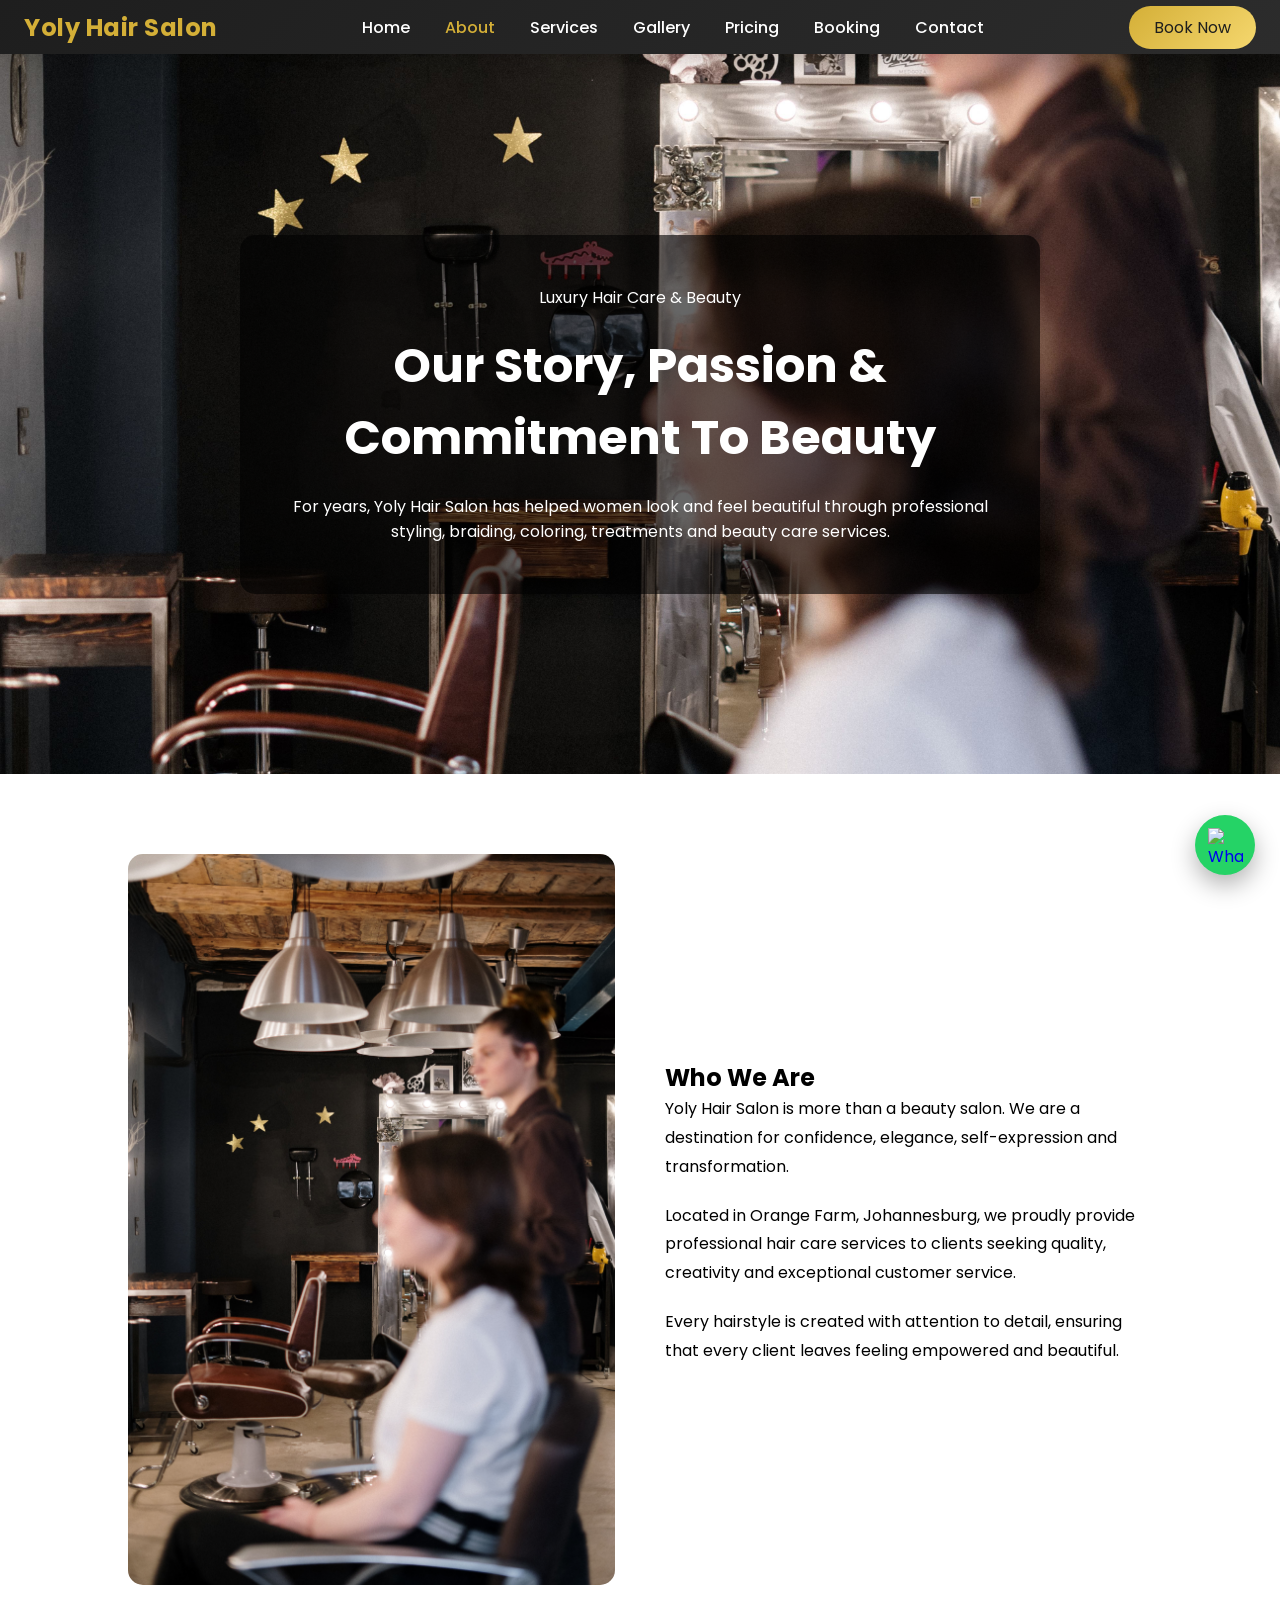
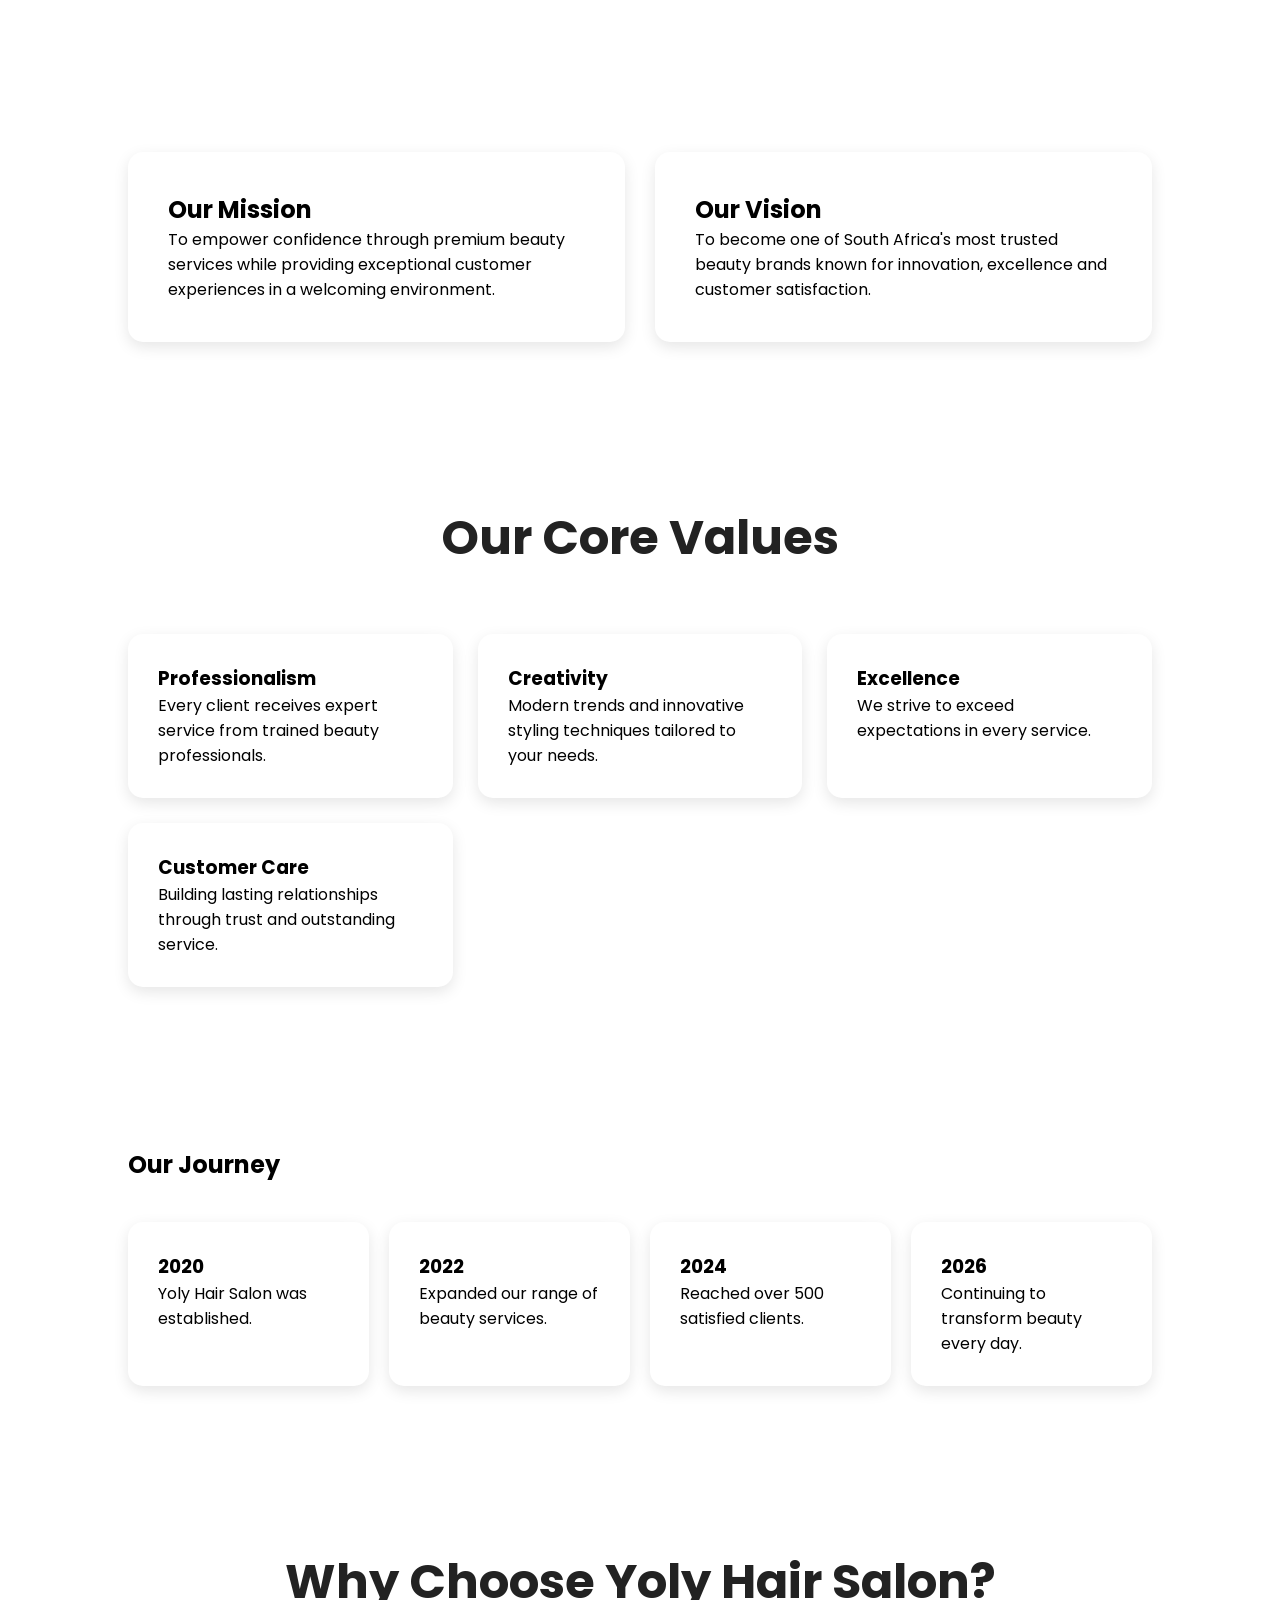
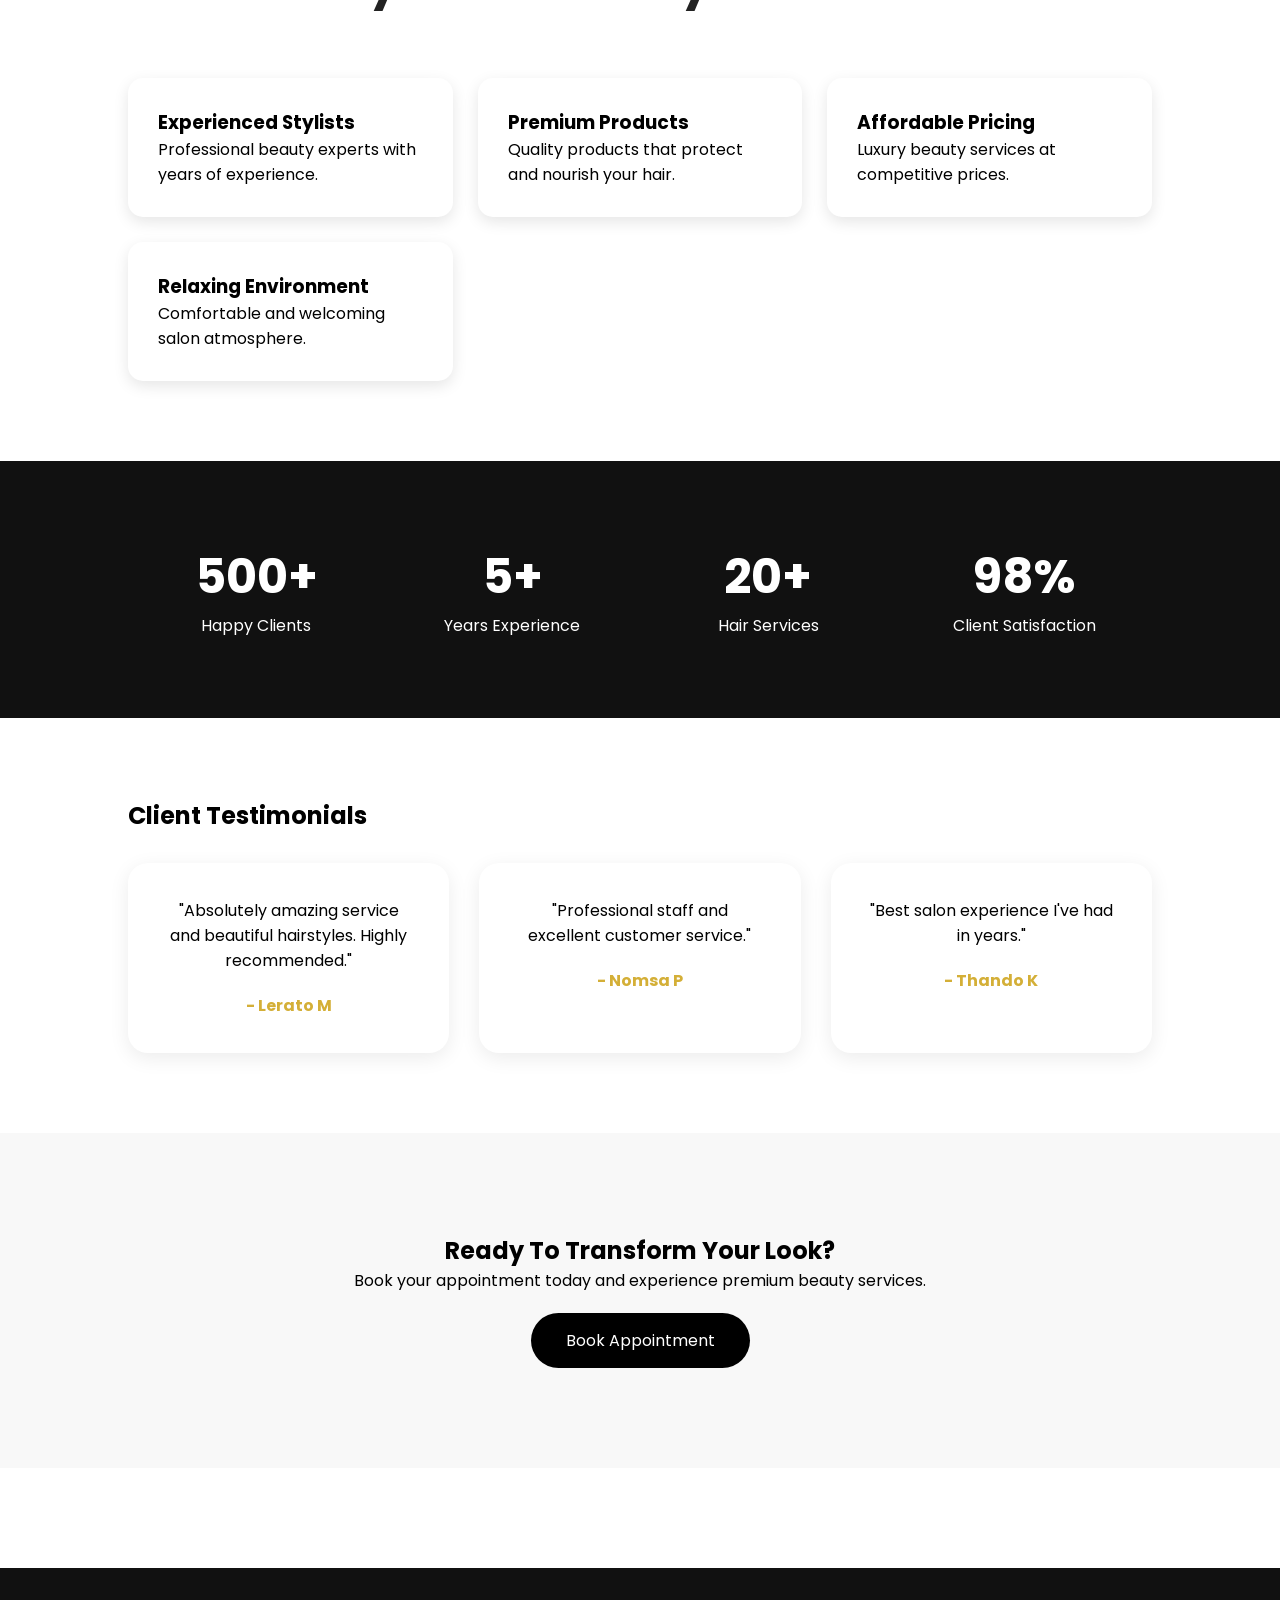
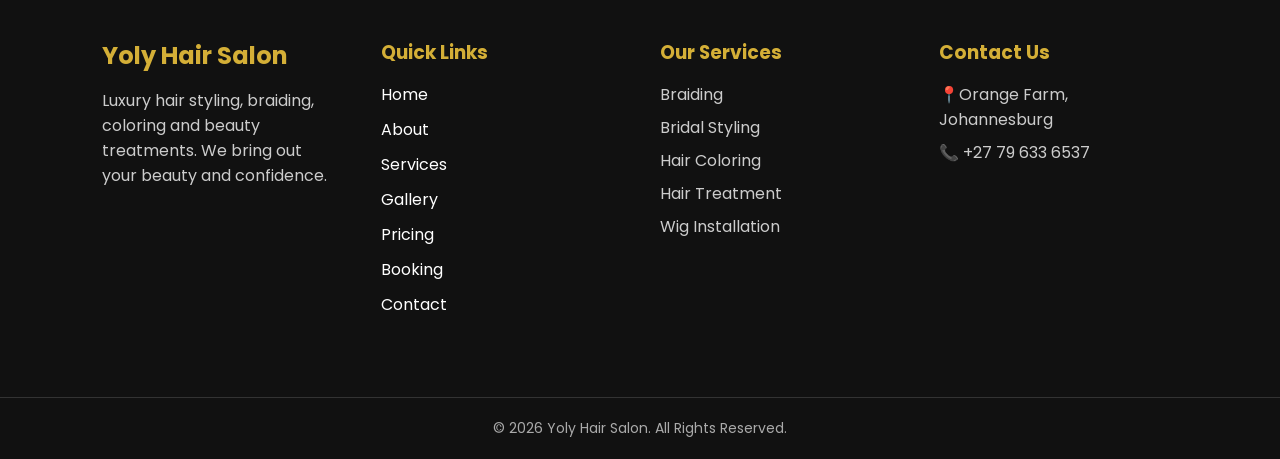
==== about.html @ fb95218e "first commit" ====
<!DOCTYPE html>
<html lang="en">
<head>
<meta charset="UTF-8">
<meta name="viewport" content="width=device-width, initial-scale=1.0">
<title>About Us | Yoly Hair Salon</title>
<link rel="stylesheet" href="style.css">
</head>

<body>

<!-- NAVBAR -->
<header>
<nav class="navbar">

    <a href="index.html" class="logo">Yoly Hair Salon</a>

    <ul class="nav-menu">
        <li><a href="index.html">Home</a></li>
        <li><a href="about.html" class="active">About</a></li>
        <li><a href="services.html">Services</a></li>
        <li><a href="gallery.html">Gallery</a></li>
        <li><a href="pricing.html">Pricing</a></li>
        <li><a href="booking.html">Booking</a></li>
        <li><a href="contact.html">Contact</a></li>
         
    </ul>

     <div class="nav-buttons">
   
    <a href="booking.html" class="nav-btn">Book Now</a>
</div>

</nav>
</header>

<!-- HERO -->

<section class="about-hero">

    <div class="about-overlay">

        <span>Luxury Hair Care & Beauty</span>

        <h1>Our Story, Passion & Commitment To Beauty</h1>

        <p>
            For years, Yoly Hair Salon has helped women look and feel
            beautiful through professional styling, braiding,
            coloring, treatments and beauty care services.
        </p>

    </div>

</section>

<!-- ABOUT INTRO -->

<section class="about-intro">

    <div class="about-image">
        <img src="images/pexels-cottonbro-3992877.jpg" alt="">
    </div>

    <div class="about-text">

        <h2>Who We Are</h2>

        <p>
            Yoly Hair Salon is more than a beauty salon.
            We are a destination for confidence, elegance,
            self-expression and transformation.
        </p>

        <p>
            Located in Orange Farm, Johannesburg,
            we proudly provide professional hair care
            services to clients seeking quality,
            creativity and exceptional customer service.
        </p>

        <p>
            Every hairstyle is created with attention to
            detail, ensuring that every client leaves
            feeling empowered and beautiful.
        </p>

    </div>

</section>

<!-- MISSION VISION -->

<section class="mission-section">

    <div class="mission-card">
        <h2>Our Mission</h2>

        <p>
            To empower confidence through premium beauty
            services while providing exceptional customer
            experiences in a welcoming environment.
        </p>
    </div>

    <div class="mission-card">
        <h2>Our Vision</h2>

        <p>
            To become one of South Africa's most trusted
            beauty brands known for innovation, excellence
            and customer satisfaction.
        </p>
    </div>

</section>

<!-- VALUES -->

<section class="values">

    <div class="section-title">
        <h2>Our Core Values</h2>
    </div>

    <div class="value-grid">

        <div class="value-card">
            <h3>Professionalism</h3>
            <p>
                Every client receives expert service from
                trained beauty professionals.
            </p>
        </div>

        <div class="value-card">
            <h3>Creativity</h3>
            <p>
                Modern trends and innovative styling
                techniques tailored to your needs.
            </p>
        </div>

        <div class="value-card">
            <h3>Excellence</h3>
            <p>
                We strive to exceed expectations in every service.
            </p>
        </div>

        <div class="value-card">
            <h3>Customer Care</h3>
            <p>
                Building lasting relationships through trust
                and outstanding service.
            </p>
        </div>

    </div>

</section>

<!-- TIMELINE -->

<section class="timeline">

    <h2>Our Journey</h2>

    <div class="timeline-container">

        <div class="timeline-box">
            <h3>2020</h3>
            <p>Yoly Hair Salon was established.</p>
        </div>

        <div class="timeline-box">
            <h3>2022</h3>
            <p>Expanded our range of beauty services.</p>
        </div>

        <div class="timeline-box">
            <h3>2024</h3>
            <p>Reached over 500 satisfied clients.</p>
        </div>

        <div class="timeline-box">
            <h3>2026</h3>
            <p>Continuing to transform beauty every day.</p>
        </div>

    </div>

</section>

<!-- WHY US -->

<section class="why-us">

    <div class="section-title">
        <h2>Why Choose Yoly Hair Salon?</h2>
    </div>

    <div class="why-grid">

        <div class="why-card">
            <h3>Experienced Stylists</h3>
            <p>Professional beauty experts with years of experience.</p>
        </div>

        <div class="why-card">
            <h3>Premium Products</h3>
            <p>Quality products that protect and nourish your hair.</p>
        </div>

        <div class="why-card">
            <h3>Affordable Pricing</h3>
            <p>Luxury beauty services at competitive prices.</p>
        </div>

        <div class="why-card">
            <h3>Relaxing Environment</h3>
            <p>Comfortable and welcoming salon atmosphere.</p>
        </div>

    </div>

</section>

<!-- STATS -->

<section class="stats-section">

    <div class="stat">
        <h2>500+</h2>
        <p>Happy Clients</p>
    </div>

    <div class="stat">
        <h2>5+</h2>
        <p>Years Experience</p>
    </div>

    <div class="stat">
        <h2>20+</h2>
        <p>Hair Services</p>
    </div>

    <div class="stat">
        <h2>98%</h2>
        <p>Client Satisfaction</p>
    </div>

</section>

<!-- TESTIMONIALS -->

<section class="testimonials">

    <h2>Client Testimonials</h2>

    <div class="testimonial-grid">

        <div class="testimonial-card">
            <p>
                "Absolutely amazing service and beautiful hairstyles.
                Highly recommended."
            </p>
            <h4>- Lerato M</h4>
        </div>

        <div class="testimonial-card">
            <p>
                "Professional staff and excellent customer service."
            </p>
            <h4>- Nomsa P</h4>
        </div>

        <div class="testimonial-card">
            <p>
                "Best salon experience I've had in years."
            </p>
            <h4>- Thando K</h4>
        </div>

    </div>

</section>

<!-- CTA -->

<section class="about-cta">

    <h2>Ready To Transform Your Look?</h2>

    <p>
        Book your appointment today and experience
        premium beauty services.
    </p>

    <a href="booking.html" class="cta-btn">
        Book Appointment
    </a>

</section>

<footer class="footer">

    <div class="footer-container">

        <!-- BRAND -->
        <div class="footer-box">
            <h2>Yoly Hair Salon</h2>
            <p>
                Luxury hair styling, braiding, coloring and beauty treatments.
                We bring out your beauty and confidence.
            </p>
        </div>

        <!-- QUICK LINKS -->
        <div class="footer-box">
            <h3>Quick Links</h3>
            <a href="index.html">Home</a>
            <a href="about.html">About</a>
            <a href="services.html">Services</a>
            <a href="gallery.html">Gallery</a>
            <a href="pricing.html">Pricing</a>
            <a href="booking.html">Booking</a>
            <a href="contact.html">Contact</a>
            
        </div>

        <!-- SERVICES -->
        <div class="footer-box">
            <h3>Our Services</h3>
            <p>Braiding</p>
            <p>Bridal Styling</p>
            <p>Hair Coloring</p>
            <p>Hair Treatment</p>
            <p>Wig Installation</p>
        </div>

        <!-- CONTACT -->
        <div class="footer-box">
            <h3>Contact Us</h3>
            <p>📍Orange Farm, Johannesburg</p>
            <p>📞 +27 79 633 6537</p>
    
        </div>

    </div>

    <!-- BOTTOM BAR -->
    <div class="footer-bottom">
        <p>
            © 2026 Yoly Hair Salon. All Rights Reserved.
        </p>
    </div>

</footer>
<!-- WHATSAPP FLOATING BUTTON -->
<a href="https://wa.me/27796336537" class="whatsapp-float" target="_blank">

    <img src="https://cdn-icons-png.flaticon.com/512/733/733585.png" 
         alt="WhatsApp">

</a>

</body>
</html>
---- style.css ----
/* GOOGLE FONT */
@import url('https://fonts.googleapis.com/css2?family=Poppins:wght@300;400;500;600;700&display=swap');

*{
    margin:0;
    padding:0;
    box-sizing:border-box;
    font-family:'Poppins',sans-serif;
}

body{
    background:#fff;
}

/* NAVBAR */

.navbar{
    display:flex;
    justify-content:space-between;
    align-items:center;
    background:linear-gradient(
    135deg,
    #1e1e1e,
    #2c2c2c);
    position:sticky;
    top:0;
    z-index:1000;
    padding: 0.6rem 1.5rem;
    box-shadow:0 5px 20px rgba(0,0,0,0.15);
}

/* LOGO */

.logo{
    text-decoration:none;
    font-size:1.5rem;
    font-weight:700;
    color:#D4AF37;
    letter-spacing:0.5px;
}

/* MENU */

.nav-menu{
    display:flex;
    list-style:none;
    gap:35px;
}

.nav-menu li a{
    text-decoration:none;
    color:#ffffff;
    font-size:1rem;
    font-weight:500;
    transition:0.3s ease;
    position:relative;
    gap: 30px;
}
 .active{
    color: #D4AF37 !important;
}
.login-btn{
     text-decoration:none;
    background:linear-gradient(
    135deg,
    #D4AF37,
    #F5D76E);
    
    color:#1e1e1e;
    padding:12px 28px;
    border-radius:50px;
    font-weight:600;
    transition:0.4s;
    
}
.nav-btn, .login-btn{
    gap: 30px;
}

/* HOVER EFFECT */

.nav-menu li a::after{
    content:'';
    width:0;
    height:3px;
    background:#C88A7D;
    position:absolute;
    left:0;
    bottom:-8px;
    transition:0.4s;
    border-radius:20px;
}

.nav-menu li a:hover::after{
    width:100%;
}

.nav-menu li a:hover{
    color:#D4AF37;
}

/* BUTTON */

.nav-btn{
    text-decoration:none;
    background:linear-gradient(
    135deg,
    #D4AF37,
    #F5D76E);
    
    color:#1e1e1e;
    padding:10px 25px;
    border-radius:50px;
    font-weight:400;
    transition:0.4s;
    gap: 30px;
}

.nav-btn:hover{
    transform:translateY(-3px);
    box-shadow:0 8px 20px rgba(212,175,55,0.4);
}

/* RESPONSIVE */

@media(max-width:992px){

    .navbar{
        flex-direction:column;
        gap:20px;
    }

    .nav-menu{
        flex-wrap:wrap;
        justify-content:center;
    }

}
/* HERO */

.hero{
    min-height:90vh;
    background:
    linear-gradient(rgba(0,0,0,.6),
    rgba(0,0,0,.6)),
    url('images/yoly.png');

    background-size:cover;
    background-position:center;

    display:flex;
    justify-content:center;
    align-items:center;
    text-align:center;
    padding:50px;
}

.hero-content{
    max-width:800px;
}

.hero-tag{
    background:#D4AF37;
    color:#fff;
    padding:10px 20px;
    border-radius:30px;
    display:inline-block;
    margin-bottom:20px;
}

.hero-content h1{
    font-size:4rem;
    color:white;
    margin-bottom:20px;
}

.hero-content p{
    color:white;
    font-size:1.2rem;
    line-height:1.8;
    margin-bottom:30px;
}

.hero-buttons{
    display:flex;
    justify-content:center;
    gap:20px;
    flex-wrap:wrap;
}

.btn-primary{
    background:#D4AF37;
    color:#fff;
    padding:15px 35px;
    text-decoration:none;
    border-radius:50px;
    font-weight:600;
}

.btn-secondary{
    border:2px solid white;
    color:white;
    padding:15px 35px;
    text-decoration:none;
    border-radius:50px;
}


/* ABOUT */

.home-about{
    display:grid;
    grid-template-columns:1fr 1fr;
    gap:60px;
    align-items:center;
    padding:100px 8%;
}

.about-image img{
    width:100%;
    border-radius:20px;
}

.about-content h2{
    font-size:2.8rem;
    color:#222;
    margin-bottom:20px;
}

.about-content p{
    color:#666;
    line-height:1.8;
    margin-bottom:20px;
}

.about-btn{
    display:inline-block;
    background:#C88A7D;
    color:white;
    padding:15px 35px;
    border-radius:50px;
    text-decoration:none;
}


/* SERVICES */

.services{
    background:#faf7f4;
    padding:100px 8%;
}

.section-title{
    text-align:center;
    margin-bottom:60px;
}

.section-title h2{
    font-size:3rem;
    color:#222;
}

.section-title p{
    color:#777;
}

.service-container{
    display:grid;
    grid-template-columns:repeat(auto-fit,minmax(250px,1fr));
    gap:30px;
}

.service-card{
    background:white;
    padding:40px;
    border-radius:20px;
    text-align:center;
    box-shadow:0 5px 20px rgba(0,0,0,.08);
    transition:.4s;
    margin-top: 30px;
}

.service-card:hover{
    transform:translateY(-10px);
}

.service-card h3{
    color:#D4AF37;
    margin-bottom:15px;
}


/* STATS */

.stats{
    background:#1E1E1E;
    color:white;
    display:grid;
    grid-template-columns:repeat(4,1fr);
    text-align:center;
    padding:80px 8%;
}

.stat-box h2{
    color:#D4AF37;
    font-size:3rem;
}

.stat-box p{
    margin-top:10px;
}


/* CTA */

.cta{
    padding:100px 8%;
    text-align:center;
    background:linear-gradient(
    135deg,
    #C88A7D,
    #D4AF37
    );
}

.cta h2{
    color:white;
    font-size:3rem;
    margin-bottom:20px;
}

.cta p{
    color:white;
    margin-bottom:30px;
}

.cta a{
    display:inline-block;
    background:white;
    color:#222;
    padding:15px 40px;
    border-radius:50px;
    text-decoration:none;
    font-weight:600;
}


/* RESPONSIVE */

@media(max-width:768px){

    .hero-content h1{
        font-size:2.5rem;
    }

    .home-about{
        grid-template-columns:1fr;
    }

    .stats{
        grid-template-columns:1fr 1fr;
        gap:30px;
    }

}

.about-hero{
height:80vh;
background:url(images/pexels-cottonbro-3992877.jpg);
background-size:cover;
background-position:center;
display:flex;
justify-content:center;
align-items:center;
text-align:center;
}

.about-overlay{
background:rgba(0,0,0,0.6);
padding:50px;
color:white;
max-width:800px;
border-radius:15px;
}

.about-overlay h1{
font-size:3rem;
margin:20px 0;
}

.about-intro{
padding:80px 10%;
display:grid;
grid-template-columns:1fr 1fr;
gap:50px;
align-items:center;
}

.about-image img{
width:100%;
border-radius:15px;
}

.about-text p{
margin-bottom:20px;
line-height:1.8;
}

.mission-section{
padding:80px 10%;
display:grid;
grid-template-columns:repeat(auto-fit,minmax(300px,1fr));
gap:30px;
}

.mission-card{
padding:40px;
background:#fff;
box-shadow:0 5px 15px rgba(0,0,0,.1);
border-radius:15px;
}

.values,
.timeline,
.why-us,
.testimonials{
padding:80px 10%;
}

.value-grid,
.why-grid,
.testimonial-grid{
display:grid;
grid-template-columns:repeat(auto-fit,minmax(250px,1fr));
gap:25px;
}

.value-card,
.why-card,
.testimonial-card,
.timeline-box{
padding:30px;
background:white;
border-radius:15px;
box-shadow:0 5px 15px rgba(0,0,0,.1);
}

.timeline-container{
display:grid;
grid-template-columns:repeat(auto-fit,minmax(200px,1fr));
gap:20px;
margin-top:40px;
}

.stats-section{
background:#111;
color:white;
padding:80px 10%;
display:grid;
grid-template-columns:repeat(auto-fit,minmax(200px,1fr));
text-align:center;
}

.stat h2{
font-size:3rem;
}

.about-cta{
padding:100px 10%;
text-align:center;
background:#f8f8f8;
}

.cta-btn{
display:inline-block;
margin-top:20px;
padding:15px 35px;
background:black;
color:white;
text-decoration:none;
border-radius:30px;
}

@media(max-width:768px){

.about-intro{
grid-template-columns:1fr;
}

.about-overlay h1{
font-size:2rem;
}

.about-overlay{
padding:30px;
}

.stats-section{
grid-template-columns:1fr 1fr;
gap:20px;
}

}
/* SERVICES HERO */

.services-hero{
    height:60vh;
    background:
    linear-gradient(rgba(0,0,0,.65),rgba(0,0,0,.65)),
    url('images/services-banner.jpg');
    background-size:cover;
    background-position:center;
    display:flex;
    justify-content:center;
    align-items:center;
    text-align:center;
    padding:20px;
}

.services-hero-content{
    max-width:800px;
}

.services-hero-content h1{
    color:white;
    font-size:4rem;
    margin-bottom:20px;
}

.services-hero-content p{
    color:white;
    font-size:1.2rem;
    line-height:1.8;
}

/* INTRO */

.services-intro{
    padding:100px 10%;
    text-align:center;
}

.services-intro h2{
    font-size:3rem;
    color:#D4AF37;
    margin-bottom:25px;
}

.services-intro p{
    max-width:900px;
    margin:auto;
    color:#666;
    line-height:1.9;
    margin-bottom:20px;
}

/* SERVICE GRID */

.main-services{
    padding:0 10% 100px;
    display:grid;
    grid-template-columns:repeat(auto-fit,minmax(280px,1fr));
    gap:30px;
}

.service-box{
    background:white;
    padding:35px;
    border-radius:20px;
    box-shadow:0 10px 30px rgba(0,0,0,.08);
    transition:.4s;
}

.service-box:hover{
    transform:translateY(-10px);
}

.service-box h3{
    color:#D4AF37;
    margin-bottom:15px;
}

/* BENEFITS */

.service-benefits{
    background:#faf7f4;
    padding:100px 10%;
}

.benefits-grid{
    display:grid;
    grid-template-columns:repeat(auto-fit,minmax(250px,1fr));
    gap:30px;
    margin-top: 30px;
}

.benefit-card{
    background:white;
    padding:35px;
    border-radius:20px;
    text-align:center;
    box-shadow:0 5px 20px rgba(0,0,0,.08);
}

.benefit-card h3{
    color:#D4AF37;
    margin-bottom:15px;
}

/* PROCESS */

.service-process{
    padding:100px 10%;
}
.section-heading{
    margin-top: 30px;
}
.process-container{
    display:grid;
    grid-template-columns:repeat(auto-fit,minmax(250px,1fr));
    gap:30px;
    margin-top: 30px;
}

.process-card{
    background:white;
    padding:40px;
    text-align:center;
    border-radius:20px;
    box-shadow:0 5px 20px rgba(0,0,0,.08);
}

.process-card span{
    width:70px;
    height:70px;
    background:#D4AF37;
    color:white;
    display:flex;
    justify-content:center;
    align-items:center;
    margin:auto;
    border-radius:50%;
    font-size:1.5rem;
    font-weight:bold;
    margin-bottom:20px;
}

/* FAQ */

.faq-section{
    background:#faf7f4;
    padding:100px 10%;
}

.faq-container{
    display:grid;
    gap:25px;
    margin-top: 30px;
}

.faq-item{
    background:white;
    padding:30px;
    border-radius:15px;
    box-shadow:0 5px 15px rgba(0,0,0,.08);
}

.faq-item h3{
    color:#D4AF37;
    margin-bottom:10px;
}

/* CTA */

.services-cta{
    background:linear-gradient(135deg,#C88A7D,#D4AF37);
    text-align:center;
    padding:100px 10%;
}

.services-cta h2{
    color:white;
    font-size:3rem;
    margin-bottom:20px;
}

.services-cta p{
    color:white;
    max-width:700px;
    margin:auto;
    margin-bottom:30px;
}

.services-cta a{
    display:inline-block;
    background:white;
    color:#222;
    text-decoration:none;
    padding:15px 40px;
    border-radius:50px;
    font-weight:600;
}

/* RESPONSIVE */

@media(max-width:768px){

    .services-hero-content h1{
        font-size:2.5rem;
    }

    .services-intro h2,
    .section-heading h2,
    .services-cta h2{
        font-size:2rem;
    }

}
/* GALLERY HERO */

.gallery-hero{
    height:60vh;
    background:
    linear-gradient(rgba(0,0,0,.65),rgba(0,0,0,.65)),
    url('images/gallery-banner.jpg');
    background-size:cover;
    background-position:center;
    display:flex;
    justify-content:center;
    align-items:center;
    text-align:center;
    padding:20px;
}

.gallery-hero-content{
    max-width:800px;
}

.gallery-hero-content h1{
    color:white;
    font-size:4rem;
    margin-bottom:20px;
}

.gallery-hero-content p{
    color:white;
    font-size:1.2rem;
    line-height:1.8;
}

/* INTRO */

.gallery-intro{
    padding:100px 10%;
    text-align:center;
}

.gallery-intro h2{
    font-size:3rem;
    color:#D4AF37;
    margin-bottom:25px;
}

.gallery-intro p{
    color:#666;
    line-height:1.9;
    max-width:900px;
    margin:20px auto;
}

/* GALLERY GRID */

.featured-gallery{
    padding:0 10% 100px;
    gap: 20px;
    
}

.gallery-grid{
    display:grid;
    grid-template-columns: 1fr;
    gap:25px;
}
@media (min-width:768px){
   .gallery-grid{
    grid-template-columns: repeat(auto-fit,minmax(300px,1fr));
}
    
}
.gallery-item{
    overflow:hidden;
    border-radius:20px;
}

.gallery-item img{
    width:100%;
    display:block;
    transition:.5s;
}

.gallery-item:hover img{
    transform:scale(1.1);
}

/* CATEGORIES */

.gallery-categories{
    background:#faf7f4;
    padding:100px 10%;
}

.categories-container{
    display:grid;
    grid-template-columns:repeat(auto-fit,minmax(250px,1fr));
    gap:30px;
}

.category-card{
    background:white;
    padding:35px;
    border-radius:20px;
    text-align:center;
    box-shadow:0 5px 20px rgba(0,0,0,.08);
    margin-top: 30px;
}

.category-card h3{
    color:#D4AF37;
    margin-bottom:15px;
}

/* TRANSFORMATIONS */

.before-after{
    padding:100px 10%;
}

 .transformation-container{
    display:grid;
    grid-template-columns:repeat(auto-fit,minmax(300px,1fr));
    gap:30px;
} 

.transformation-card{
    background:white;
    border-radius:20px;
    overflow:hidden;
    box-shadow:0 5px 20px rgba(0,0,0,.08);
    margin-top: 30px;
}

.transformation-card img{
    width:100%;
}

.transformation-card h3{
    padding:20px 20px 10px;
    color:#D4AF37;
}

.transformation-card p{
    padding:0 20px 20px;
}

/* TESTIMONIALS */

.gallery-testimonials{
    background:#faf7f4;
    padding:100px 10%;
}

.testimonial-grid{
    display:grid;
    grid-template-columns:repeat(auto-fit,minmax(280px,1fr));
    gap:30px;
    margin-top: 30px;
}

.testimonial-card{
    background:white;
    padding:35px;
    border-radius:20px;
    text-align:center;
    box-shadow:0 5px 20px rgba(0,0,0,.08);
}

.testimonial-card h4{
    margin-top:20px;
    color:#D4AF37;
}

/* SOCIAL */

.social-showcase{
    text-align:center;
    padding:100px 10%;
}

.social-showcase h2{
    font-size:3rem;
    margin-bottom:20px;
}

.social-showcase p{
    margin-bottom:30px;
    color:#666;
}

.social-showcase a{
    display:inline-block;
    background:#D4AF37;
    color:white;
    text-decoration:none;
    padding:15px 35px;
    border-radius:50px;

}

/* CTA */

.gallery-cta{
    background:linear-gradient(135deg,#C88A7D,#D4AF37);
    text-align:center;
    padding:100px 10%;
}

.gallery-cta h2{
    color:white;
    font-size:3rem;
    margin-bottom:20px;
}

.gallery-cta p{
    color:white;
    margin-bottom:30px;
}

.gallery-cta a{
    background:white;
    color:#222;
    text-decoration:none;
    padding:15px 35px;
    border-radius:50px;
    display:inline-block;
    font-weight:600;
}
.gallery-cards {
    display: grid;
    grid-template-columns: repeat(3, 1fr);
    gap: 20px;
    padding: 20px;
}
.gallery-item img {
    width: 100%;
    height: 330px;   /* smaller size */
    object-fit: cover;
    display: block;
    border-radius: 10px;
}

@media(max-width:768px){
    .social-showcase a:last-child{
        margin-top: 20px;

    }
    .gallery-cards{
        grid-template-columns: 1fr;
    }
    .gallery-hero-content h1{
        font-size:2.5rem;
    }


    .gallery-intro h2,
    .social-showcase h2,
    .gallery-cta h2{
        font-size:2rem;
    }

      

}


/* PRICING HERO */

.pricing-hero{
    height:60vh;
    background:
    linear-gradient(rgba(0,0,0,.65),rgba(0,0,0,.65)),
    url('images/pricing-banner.jpg');
    background-size:cover;
    background-position:center;
    display:flex;
    justify-content:center;
    align-items:center;
    text-align:center;
}

.pricing-hero-content h1{
    color:white;
    font-size:4rem;
    margin-bottom:20px;
}

.pricing-hero-content p{
    color:white;
    font-size:1.2rem;
}

.pricing-intro,
.pricing-services,
.packages,
.membership,
.pricing-policies,
.pricing-faq{
    padding:100px 8%;
}

.pricing-intro{
    text-align:center;
}

.pricing-intro h2{
    color:#D4AF37;
    font-size:3rem;
    margin-bottom:25px;
}

.pricing-intro p{
    max-width:900px;
    margin:15px auto;
    color:#666;
    line-height:1.8;
}

/* TABLE */

.pricing-table{
    background:white;
    border-radius:20px;
    overflow:hidden;
    box-shadow:0 10px 30px rgba(0,0,0,.08);
    margin-top: 30px;
}

.price-row{
    display:flex;
    justify-content:space-between;
    padding:25px;
    border-bottom:1px solid #eee;
}

.price-row strong{
    color:#D4AF37;
}

/* PACKAGES */

.package-grid{
    display:grid;
    grid-template-columns:repeat(auto-fit,minmax(300px,1fr));
    gap:30px;
    margin-top: 30px;
}

.package-card{
    background:white;
    padding:40px;
    border-radius:20px;
    text-align:center;
    box-shadow:0 5px 20px rgba(0,0,0,.08);
    position:relative;
}

.featured{
    border:3px solid #D4AF37;
}

.popular{
    position:absolute;
    top:15px;
    right:15px;
    background:#D4AF37;
    color:white;
    padding:8px 15px;
    border-radius:30px;
}

.package-price{
    font-size:3rem;
    color:#D4AF37;
    margin:20px 0;
}

.package-card ul{
    list-style:none;
    margin-bottom:30px;
}

.package-card ul li{
    margin:12px 0;
}

.package-card a{
    background:#D4AF37;
    color:white;
    text-decoration:none;
    padding:15px 30px;
    border-radius:50px;
}

/* MEMBERSHIP */

.membership{
    background:#faf7f4;
}

.membership-grid,
.policy-container{
    display:grid;
    grid-template-columns:repeat(auto-fit,minmax(250px,1fr));
    gap:30px;
    margin-top: 30px;
}

.membership-card,
.policy-card{
    background:white;
    padding:35px;
    border-radius:20px;
    text-align:center;
    box-shadow:0 5px 20px rgba(0,0,0,.08);
}

/* FAQ */

.pricing-faq{
    background:#faf7f4;
}

.faq-item{
    background:white;
    padding:30px;
    border-radius:15px;
    margin-bottom:20px;
    box-shadow:0 5px 15px rgba(0,0,0,.08);
    margin-top: 30px;
}

.faq-item h3{
    color:#D4AF37;
    margin-bottom:10px;
}

/* CTA */

.pricing-cta{
    padding:100px 8%;
    text-align:center;
    background:linear-gradient(135deg,#C88A7D,#D4AF37);
}

.pricing-cta h2{
    color:white;
    font-size:3rem;
    margin-bottom:20px;
}

.pricing-cta p{
    color:white;
    margin-bottom:30px;
}

.pricing-cta a{
    background:white;
    color:#222;
    text-decoration:none;
    padding:15px 35px;
    border-radius:50px;
    display:inline-block;
}
.booking-hero{
    height:60vh;
    background:
    linear-gradient(rgba(0,0,0,.65),rgba(0,0,0,.65)),
    url('images/booking-banner.jpg');
    background-size:cover;
    background-position:center;
    display:flex;
    justify-content:center;
    align-items:center;
    text-align:center;
    padding:20px;
}

.booking-hero-content h1{
    color:white;
    font-size:4rem;
    margin-bottom:20px;
}

.booking-hero-content p{
    color:white;
    font-size:1.2rem;
}

.booking-info{
    display:grid;
    grid-template-columns:repeat(auto-fit,minmax(200px,1fr));
    gap:20px;
    padding:80px 8%;
    background:#faf7f4;
    text-align:center;
}

.info-box{
    background:white;
    padding:30px;
    border-radius:15px;
    box-shadow:0 5px 15px rgba(0,0,0,.08);
}

.info-box h3{
    color:#D4AF37;
    margin-bottom:10px;
}

.booking-form-section{
    padding:100px 8%;
    text-align:center;
}

.booking-form-section h2{
    font-size:3rem;
    margin-bottom:40px;
    color:#222;
}

form{
    max-width:900px;
    margin:auto;
}

.form-grid{
    display:grid;
    grid-template-columns:repeat(2,1fr);
    gap:20px;
}

.form-group{
    text-align:left;
}

.form-group label{
    display:block;
    margin-bottom:8px;
    font-weight:600;
}

.form-group input,
.form-group select,
.form-group textarea{
    width:100%;
    padding:12px;
    border:1px solid #ddd;
    border-radius:10px;
    outline:none;
}

.form-group textarea{
    height:120px;
}

.full{
    grid-column:span 2;
}

button{
    margin-top:30px;
    background:#D4AF37;
    color:white;
    padding:15px 40px;
    border:none;
    border-radius:50px;
    cursor:pointer;
    font-size:1rem;
}

.booking-services{
    background:#faf7f4;
    padding:100px 8%;
}

.service-grid{
    display:grid;
    grid-template-columns:repeat(auto-fit,minmax(250px,1fr));
    gap:30px;
}

.booking-benefits{
    padding:100px 8%;
}

.benefits-grid{
    display:grid;
    grid-template-columns:repeat(auto-fit,minmax(250px,1fr));
    gap:30px;
}

.booking-contact{
    background:linear-gradient(135deg,#C88A7D,#D4AF37);
    text-align:center;
    padding:100px 8%;
    color:white;
}

.contact-details p{
    margin:10px 0;
    font-size:1.2rem;
}

@media(max-width:768px){

    .form-grid{
        grid-template-columns:1fr;
    }

    .booking-hero-content h1{
        font-size:2.5rem;
    }
}
.contact-hero{
    height:60vh;
    background:
    linear-gradient(rgba(0,0,0,.65),rgba(0,0,0,.65)),
    url('images/contact-banner.jpg');
    background-size:cover;
    background-position:center;
    display:flex;
    justify-content:center;
    align-items:center;
    text-align:center;
}

.contact-hero-content h1{
    color:white;
    font-size:4rem;
    margin-bottom:20px;
}

.contact-hero-content p{
    color:white;
    font-size:1.2rem;
}

.contact-info{
    display:grid;
    grid-template-columns:repeat(auto-fit,minmax(220px,1fr));
    gap:20px;
    padding:80px 8%;
    background:#faf7f4;
    text-align:center;
    
}

.info-card{
    background:white;
    padding:30px;
    border-radius:15px;
    box-shadow:0 5px 15px rgba(0,0,0,.08);
    
}

.info-card h3{
    color:#D4AF37;
    margin-bottom:10px;
}

.contact-form-section{
    padding:100px 8%;
    text-align:center;
}

.contact-form-section h2{
    font-size:3rem;
    margin-bottom:40px;
}

.form-grid{
    display:grid;
    grid-template-columns:repeat(2,1fr);
    gap:20px;
    max-width:900px;
    margin:auto;
}

.form-group{
    text-align:left;
}

.form-group input,
.form-group textarea{
    width:100%;
    padding:12px;
    border:1px solid #ddd;
    border-radius:10px;
}

.full{
    grid-column:span 2;
}

button{
    margin-top:20px;
    background:#D4AF37;
    color:white;
    padding:15px 40px;
    border:none;
    border-radius:50px;
    cursor:pointer;
}

.map-section{
    padding:100px 8%;
    text-align:center;
}

.map-container{
    margin-top:30px;
    border-radius:20px;
    overflow:hidden;
    box-shadow:0 10px 25px rgba(0,0,0,.1);
}

.contact-faq{
    padding:100px 8%;
    background:#faf7f4;
}

.contact-faq h2{
    text-align:center;
    font-size:3rem;
    margin-bottom:40px;
}

.contact-cta{
    padding:100px 8%;
    text-align:center;
    background:linear-gradient(135deg,#C88A7D,#D4AF37);
}

.contact-cta h2{
    color:white;
    font-size:3rem;
    margin-bottom:20px;
}

.contact-cta p{
    color:white;
    margin-bottom:30px;
}

.contact-cta a{
    background:white;
    color:#222;
    padding:15px 35px;
    border-radius:50px;
    text-decoration:none;
    display:inline-block;
}

.faq-item{
    background:white;
    padding:25px;
    margin-bottom:15px;
    border-radius:15px;
    box-shadow:0 5px 15px rgba(0,0,0,.08);
}

.faq-item h3{
    color:#D4AF37;
    margin-bottom:10px;
}

@media(max-width:768px){

    .contact-hero-content h1{
        font-size:2.5rem;
    }

    .form-grid{
        grid-template-columns:1fr;
    }

    .contact-form-section h2,
    .contact-faq h2{
        font-size:2rem;
    }
}
.footer{
    background:#111;
    color:white;
    margin-top:100px;
}

.footer-container{
    display:grid;
    grid-template-columns:repeat(auto-fit,minmax(220px,1fr));
    gap:40px;
    padding:70px 8%;
}

.footer-box h2{
    color:#D4AF37;
    margin-bottom:15px;
}

.footer-box h3{
    color:#D4AF37;
    margin-bottom:15px;
}

.footer-box a{
    display:block;
    color:white;
    text-decoration:none;
    margin-bottom:10px;
    transition:0.3s;
}

.footer-box a:hover{
    color:#D4AF37;
    padding-left:5px;
}

.footer-box p{
    margin-bottom:8px;
    color:#ccc;
}

.footer-bottom{
    text-align:center;
    padding:20px;
    border-top:1px solid #333;
    color:#aaa;
    font-size:14px;
}
.whatsapp-float{
    position:fixed;
    bottom:25px;
    right:25px;
    width:60px;
    height:60px;
    background:#25D366;
    border-radius:50%;
    display:flex;
    justify-content:center;
    align-items:center;
    box-shadow:0 10px 25px rgba(0,0,0,0.3);
    z-index:10000;
    transition:0.3s ease;
}

.whatsapp-float img{
    width:35px;
    height:35px;
}

.whatsapp-float:hover{
    transform:scale(1.1);
    box-shadow:0 15px 30px rgba(0,0,0,0.4);
}
/* LOGIN */

.login-section{
    height:100vh;
    display:flex;
    justify-content:center;
    align-items:center;
    background:linear-gradient(135deg,#C88A7D,#D4AF37);
}

.login-box{
    background:white;
    padding:50px;
    border-radius:20px;
    text-align:center;
    width:350px;
    box-shadow:0 10px 30px rgba(0,0,0,0.2);
}

.login-box h2{
    margin-bottom:20px;
}

.login-box input{
    width:100%;
    padding:12px;
    margin:10px 0;
    border:1px solid #ddd;
    border-radius:10px;
}

.login-box button{
    width:100%;
    padding:12px;
    background:#D4AF37;
    border:none;
    color:white;
    border-radius:10px;
    cursor:pointer;
}

#error{
    color:red;
    margin-top:10px;
}

/* DASHBOARD */

.dashboard{
    padding:100px 8%;
    text-align:center;
}

.dashboard h1{
    margin-bottom:40px;
}

.dashboard-cards{
    display:grid;
    grid-template-columns:repeat(auto-fit,minmax(250px,1fr));
    gap:30px;
}

.dash-card{
    background:white;
    padding:30px;
    border-radius:20px;
    box-shadow:0 5px 20px rgba(0,0,0,0.1);
}

.dashboard button{
    margin-top:40px;
    padding:15px 40px;
    background:#111;
    color:white;
    border:none;
    border-radius:30px;
    cursor:pointer;
}
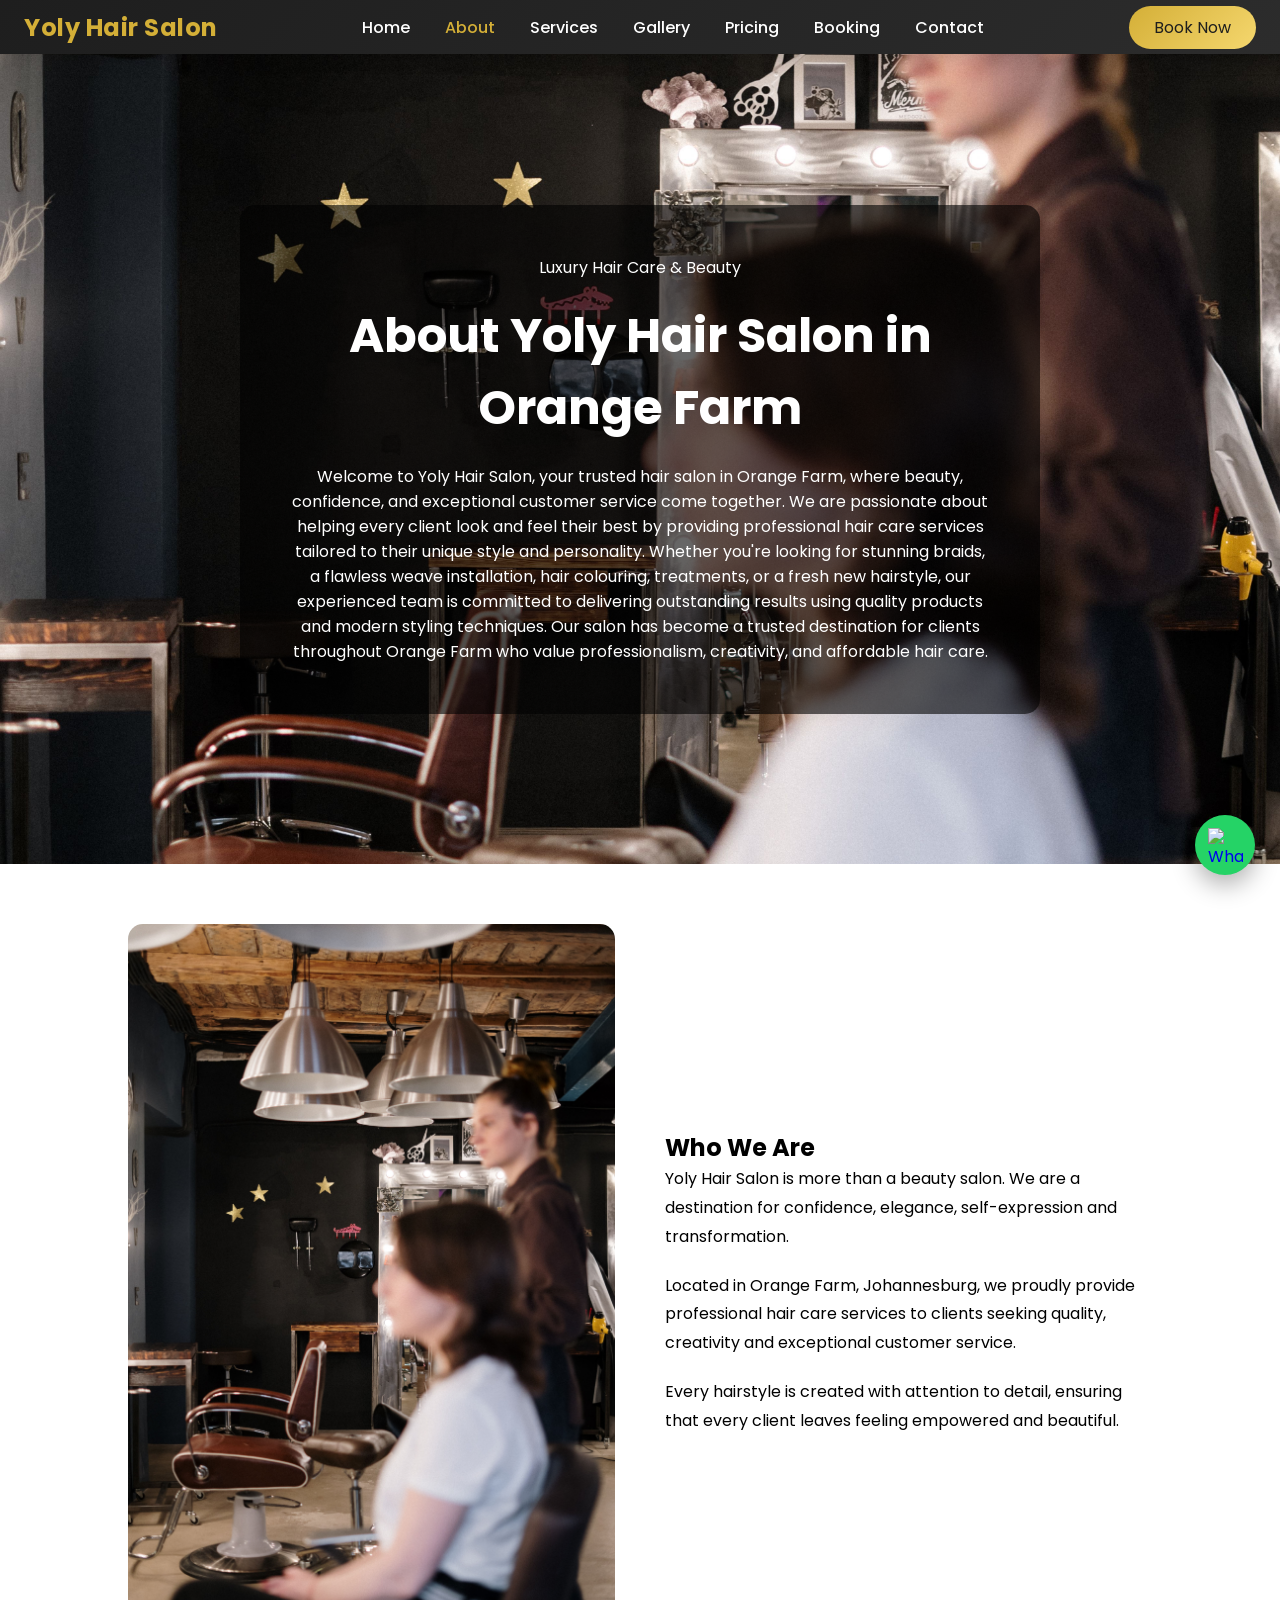
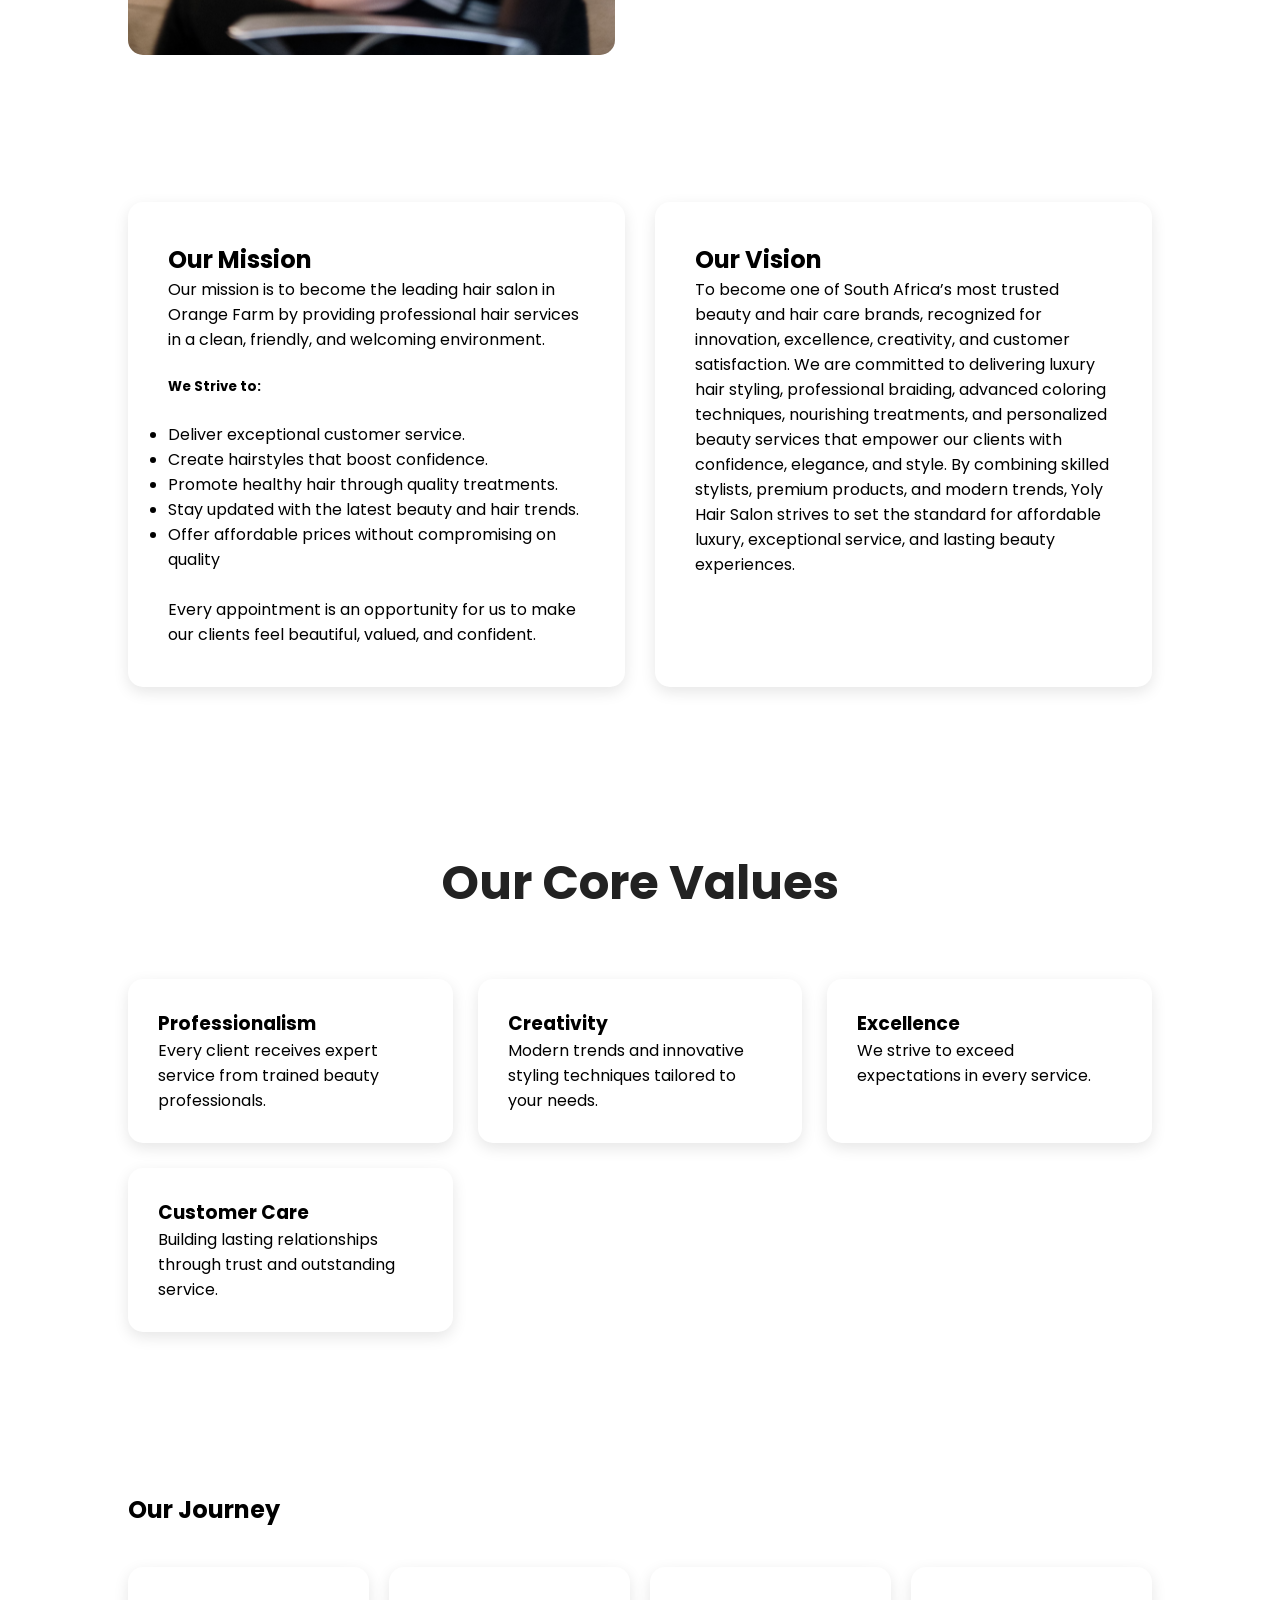
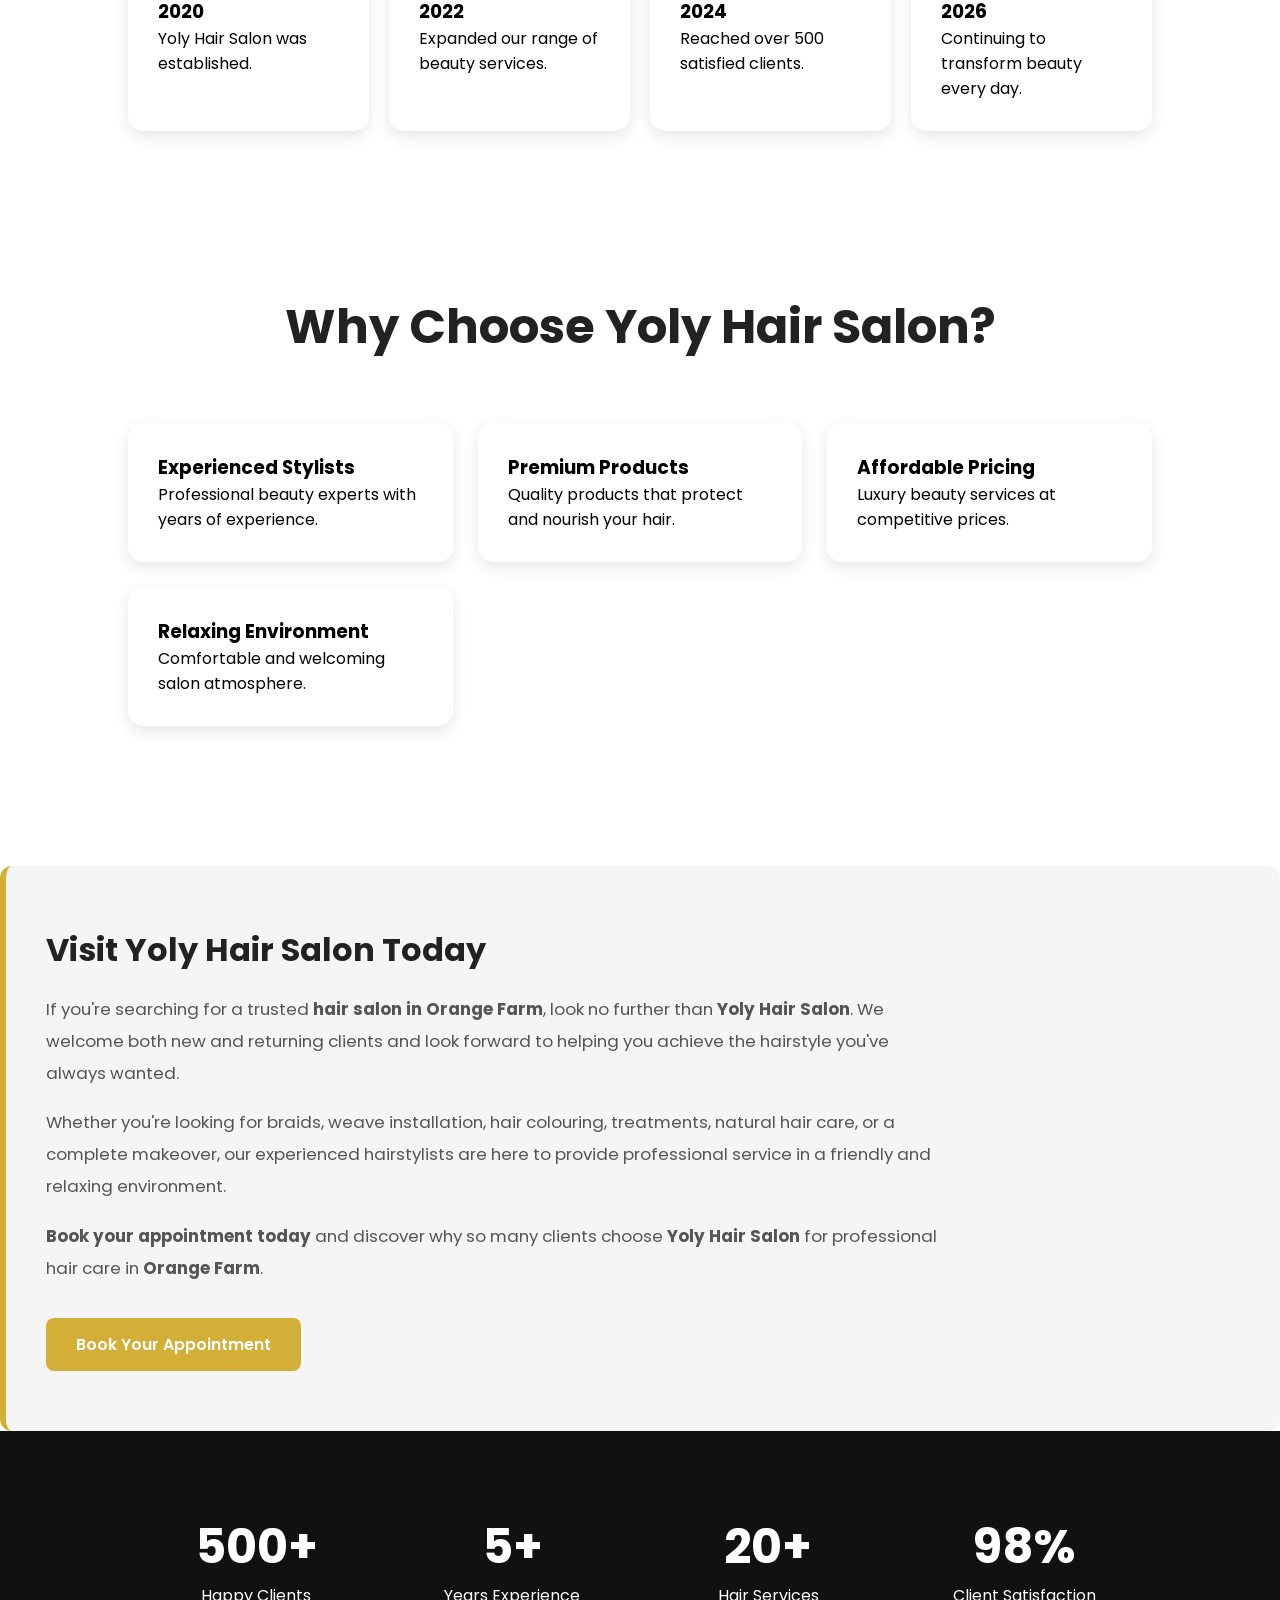
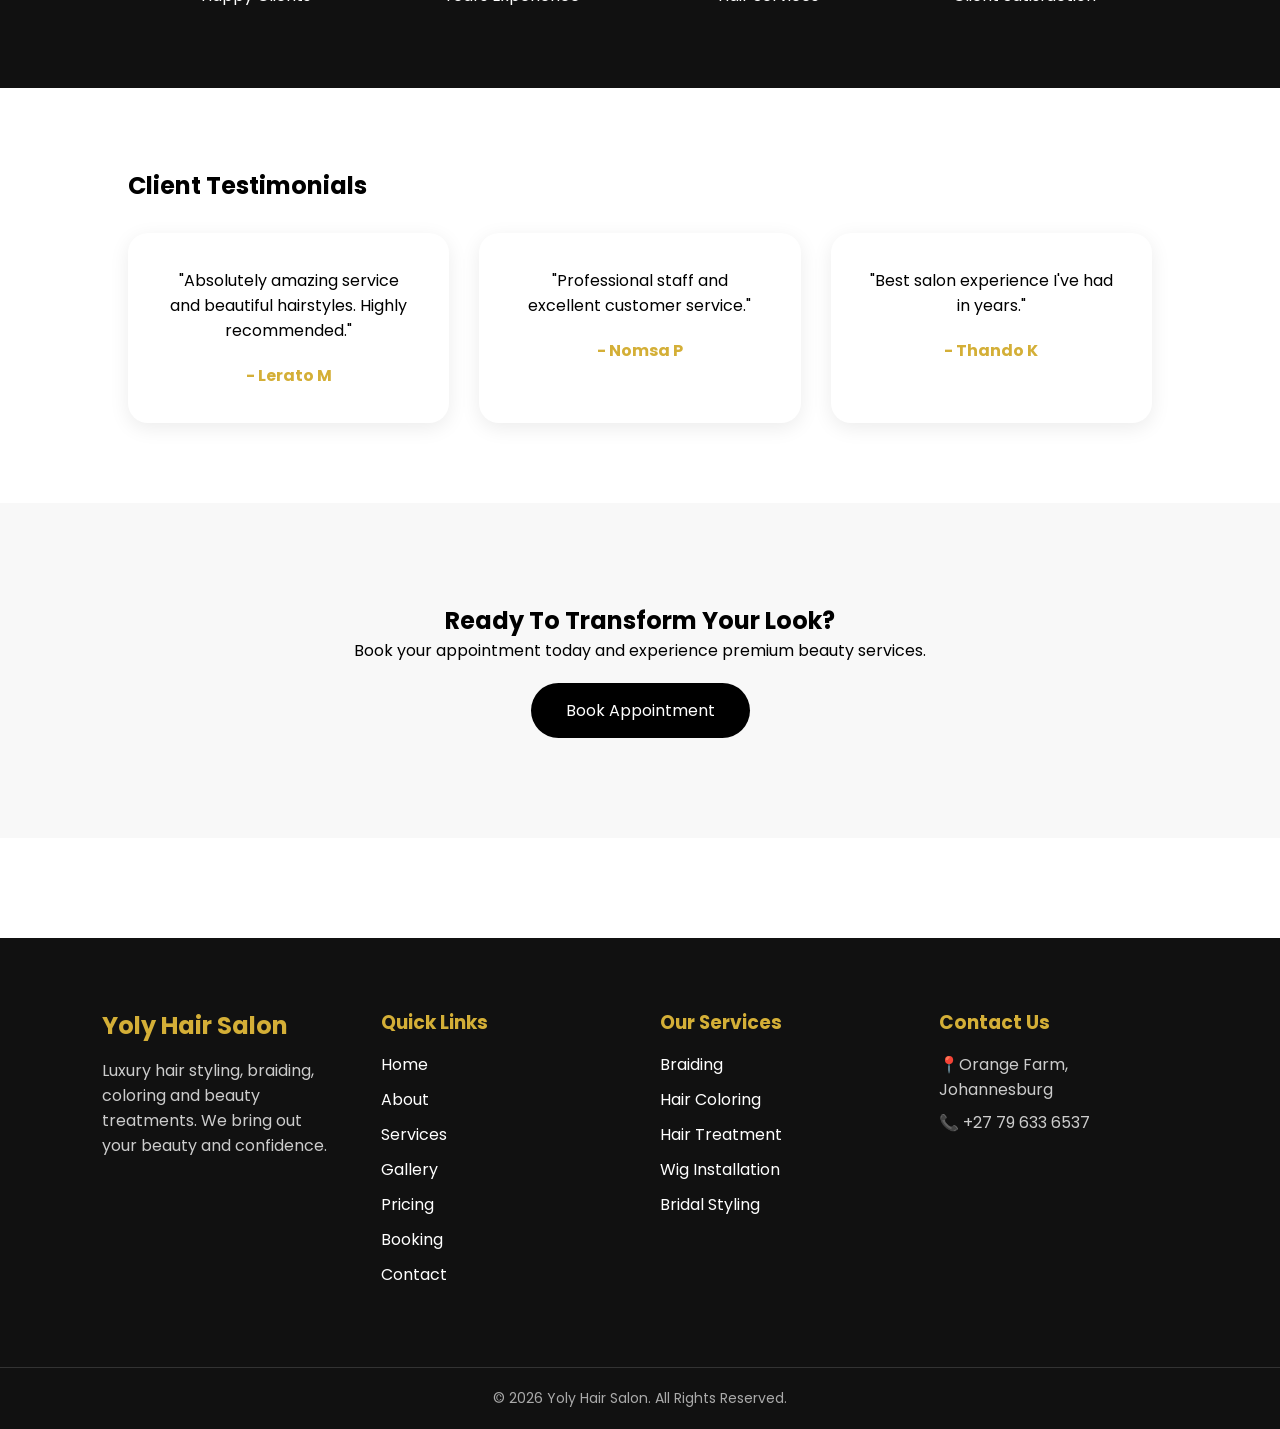
==== commit b76ed9d7: "adding some components in every page" ====
--- a/about.html
+++ b/about.html
@@ -3,7 +3,9 @@
 <head>
 <meta charset="UTF-8">
 <meta name="viewport" content="width=device-width, initial-scale=1.0">
-<title>About Us | Yoly Hair Salon</title>
+<title>About Our Hair Salon in Orange Farm | Experienced Hair Stylists</title>
+<meta name="description" content="Learn more about our Orange Farm hair salon, our experienced stylists, and our passion for providing quality hair care and beautiful hairstyles.Call us on 079 633 6537">
+<link rel="shortcut icon" href="favicon.ico" type="image/x-icon">
 <link rel="stylesheet" href="style.css">
 </head>
 
@@ -42,12 +44,14 @@
 
         <span>Luxury Hair Care & Beauty</span>
 
-        <h1>Our Story, Passion & Commitment To Beauty</h1>
-
-        <p>
-            For years, Yoly Hair Salon has helped women look and feel
-            beautiful through professional styling, braiding,
-            coloring, treatments and beauty care services.
+        <h1>About Yoly Hair Salon in Orange Farm</h1>
+
+        <p>
+            Welcome to Yoly Hair Salon, your trusted hair salon in Orange Farm, where beauty, confidence, and exceptional customer service come together. We are passionate about helping every client look and feel their best by providing professional hair care services tailored to their unique style and personality.
+
+            Whether you're looking for stunning braids, a flawless weave installation, hair colouring, treatments, or a fresh new hairstyle, our experienced team is committed to delivering outstanding results using quality products and modern styling techniques.
+
+            Our salon has become a trusted destination for clients throughout Orange Farm who value professionalism, creativity, and affordable hair care.
         </p>
 
     </div>
@@ -97,9 +101,17 @@
         <h2>Our Mission</h2>
 
         <p>
-            To empower confidence through premium beauty
-            services while providing exceptional customer
-            experiences in a welcoming environment.
+            Our mission is to become the leading hair salon in Orange Farm by providing professional hair services in a clean, friendly, and welcoming environment. <br><br>
+
+<h5>We Strive to:</h5> <br>
+            <ul>
+                <li>Deliver exceptional customer service.</li>
+                <li>Create hairstyles that boost confidence.</li>
+                <li>Promote healthy hair through quality treatments.</li>
+                <li>Stay updated with the latest beauty and hair trends.</li>
+                <li>Offer affordable prices without compromising on quality</li>
+            </ul> <br>
+            Every appointment is an opportunity for us to make our clients feel beautiful, valued, and confident.
         </p>
     </div>
 
@@ -107,9 +119,7 @@
         <h2>Our Vision</h2>
 
         <p>
-            To become one of South Africa's most trusted
-            beauty brands known for innovation, excellence
-            and customer satisfaction.
+            To become one of South Africa’s most trusted beauty and hair care brands, recognized for innovation, excellence, creativity, and customer satisfaction. We are committed to delivering luxury hair styling, professional braiding, advanced coloring techniques, nourishing treatments, and personalized beauty services that empower our clients with confidence, elegance, and style. By combining skilled stylists, premium products, and modern trends, Yoly Hair Salon strives to set the standard for affordable luxury, exceptional service, and lasting beauty experiences.
         </p>
     </div>
 
@@ -221,6 +231,37 @@
             <h3>Relaxing Environment</h3>
             <p>Comfortable and welcoming salon atmosphere.</p>
         </div>
+
+    </div>
+
+</section>
+<section class="visit-salon">
+
+    <div class="visit-content">
+
+        <h2>Visit Yoly Hair Salon Today</h2>
+
+        <p>
+            If you're searching for a trusted <strong>hair salon in Orange Farm</strong>,
+            look no further than <strong>Yoly Hair Salon</strong>. We welcome both new
+            and returning clients and look forward to helping you achieve the hairstyle
+            you've always wanted.
+        </p>
+
+        <p>
+            Whether you're looking for braids, weave installation, hair colouring,
+            treatments, natural hair care, or a complete makeover, our experienced
+            hairstylists are here to provide professional service in a friendly and
+            relaxing environment.
+        </p>
+
+        <p>
+            <strong>Book your appointment today</strong> and discover why so many clients
+            choose <strong>Yoly Hair Salon</strong> for professional hair care in
+            <strong>Orange Farm</strong>.
+        </p>
+
+        <a href="booking.html" class="visit-btn">Book Your Appointment</a>
 
     </div>
 
@@ -332,11 +373,11 @@
         <!-- SERVICES -->
         <div class="footer-box">
             <h3>Our Services</h3>
-            <p>Braiding</p>
-            <p>Bridal Styling</p>
-            <p>Hair Coloring</p>
-            <p>Hair Treatment</p>
-            <p>Wig Installation</p>
+            <a href="services.html">Braiding</a>
+            <a href="services.html">Hair Coloring</a>
+            <a href="services.html">Hair Treatment</a>
+            <a href="services.html">Wig Installation</a>
+            <a href="services.html">Bridal Styling</a>
         </div>
 
         <!-- CONTACT -->
--- a/style.css
+++ b/style.css
@@ -59,6 +59,46 @@
  .active{
     color: #D4AF37 !important;
 }
+.home-service-section{
+    display: grid;
+    grid-template-columns: repeat(auto-fit, minmax(250px, 1fr)); 
+    gap: 20px;
+    margin-top: 40px 0;
+    width: 100%;
+}
+.home-service-section img {
+    width: 100%;
+    height: 220px;   /* Adjust height as needed */
+    object-fit: cover; 
+    border-radius: 12px;
+    display: block;
+}
+.home-service-card,
+.service-card {
+     display: flex;
+    flex-direction: column;   
+    align-items: center;      
+    background: #fff;
+    border-radius: 12px;
+    text-align: center;
+    box-shadow: 0 5px 15px rgba(0,0,0,0.1);
+    padding: 20px;
+    transition: transform .3s ease
+}
+.home-service-card img,
+.service-card img {
+    width: 100%;
+    height: 220px;   /* uniform height */
+    object-fit: cover;
+    border-radius: 10px;
+    margin-bottom: 15px;  /* space between image and text */
+}
+
+.home-service-card:hover,
+.service-card:hover {
+    transform: translateY(-5px);
+}
+
 .login-btn{
      text-decoration:none;
     background:linear-gradient(
@@ -187,6 +227,38 @@
     gap:20px;
     flex-wrap:wrap;
 }
+.hero-buttons a {
+    display: inline-block;
+    margin: 10px;
+    padding: 12px 25px;
+    border-radius: 30px;
+    font-weight: 600;
+    text-decoration: none;
+    transition: 0.3s;
+}
+
+/* Call Button */
+.btn-call {
+    background: #D4AF37; 
+    color: #111827;
+}
+
+.btn-call:hover {
+    background:#D4AF37;
+    transform: translateY(-3px);
+}
+
+/* WhatsApp Button */
+.btn-whatsapp {
+    background: #25D366; 
+    color: #fff;
+}
+
+.btn-whatsapp:hover {
+    background: #1ebe57;
+    transform: translateY(-3px);
+}
+
 
 .btn-primary{
     background:#D4AF37;
@@ -204,6 +276,75 @@
     text-decoration:none;
     border-radius:50px;
 }
+/* =========================
+   HOME TEAM SECTION
+========================= */
+
+.home-team {
+    background: #f8f9fa;
+    padding: 80px 5%;
+    text-align: center;
+}
+
+.home-team .section-title h2 {
+    font-size: 2.5rem;
+    color: #111827;
+    margin-bottom: 10px;
+}
+
+.home-team .section-title p {
+    color: #666;
+    margin-bottom: 50px;
+    font-size: 1.1rem;
+}
+
+/* Team Container */
+.team-container {
+    display: flex;
+    justify-content: center;
+    gap: 30px;
+    flex-wrap: wrap;
+}
+
+/* Team Card */
+.team-card {
+    background: #fff;
+    border-radius: 15px;
+    padding: 25px;
+    width: 280px;
+    box-shadow: 0 5px 20px rgba(0,0,0,0.08);
+    transition: 0.3s;
+    text-align: center;
+}
+
+.team-card:hover {
+    transform: translateY(-6px);
+}
+
+/* Team Image */
+.team-card img {
+    width: 100%;
+    height: 250px;
+    object-fit: cover;
+    border-radius: 12px;
+    margin-bottom: 20px;
+}
+
+/* Team Name */
+.team-card h3 {
+    font-size: 1.4rem;
+    color: #111827;
+    margin-bottom: 8px;
+}
+
+/* Team Role */
+.team-card p {
+    font-size: 1rem;
+    color: #f4b400; /* gold accent */
+    font-weight: 600;
+}
+
+
 
 
 /* ABOUT */
@@ -265,19 +406,35 @@
 }
 
 .service-container{
-    display:grid;
-    grid-template-columns:repeat(auto-fit,minmax(250px,1fr));
-    gap:30px;
+    display: grid;
+     grid-template-columns: 1fr 1fr;
+    
+    gap: 30px;
+    margin-top: 40px 0;
+    
+     
 }
 
 .service-card{
-    background:white;
-    padding:40px;
-    border-radius:20px;
-    text-align:center;
-    box-shadow:0 5px 20px rgba(0,0,0,.08);
-    transition:.4s;
-    margin-top: 30px;
+    display: grid;
+    background: #fff;
+    border-radius: 20px;
+    text-align: center;
+    box-shadow: 0 5px 20px rgba(0,0,0,.08);
+    transition: transform .3s ease, box-shadow .3s ease;
+    padding: 20px;
+    overflow: hidden;
+    grid-template-columns: repeat(2, 1fr);
+}
+
+
+/* Overlay for readability */
+.service-card::after {
+    content: "";
+    position: absolute;
+    top: 0; left: 0;
+    width: 100%; height: 100%;
+    z-index: 2;
 }
 
 .service-card:hover{
@@ -288,6 +445,13 @@
     color:#D4AF37;
     margin-bottom:15px;
 }
+.service-card h3,
+.service-card p {
+    position: relative;
+    z-index: 3;
+    margin: 10px;
+}
+
 
 
 /* STATS */
@@ -365,7 +529,7 @@
 }
 
 .about-hero{
-height:80vh;
+height:90vh;
 background:url(images/pexels-cottonbro-3992877.jpg);
 background-size:cover;
 background-position:center;
@@ -373,6 +537,7 @@
 justify-content:center;
 align-items:center;
 text-align:center;
+padding: 0.5%;
 }
 
 .about-overlay{
@@ -389,7 +554,7 @@
 }
 
 .about-intro{
-padding:80px 10%;
+padding:60px 10%;
 display:grid;
 grid-template-columns:1fr 1fr;
 gap:50px;
@@ -425,7 +590,112 @@
 .why-us,
 .testimonials{
 padding:80px 10%;
-}
+} 
+/*Visit Us Section*/
+.visit-salon {
+    margin-top: 60px;
+    padding: 60px 40px;
+    background: whitesmoke;
+    border-left: 6px solid #d4af37;
+    border-radius: 12px;
+}
+
+.visit-content {
+    max-width: 900px;
+}
+
+.visit-content h2 {
+    font-size: 2rem;
+    color: #222;
+    margin-bottom: 20px;
+}
+
+.visit-content p {
+    color: #555;
+    line-height: 1.9;
+    margin-bottom: 18px;
+    font-size: 1.05rem;
+}
+
+.visit-btn {
+    display: inline-block;
+    margin-top: 15px;
+    padding: 14px 30px;
+    background: #d4af37;
+    color: #fff;
+    text-decoration: none;
+    font-weight: 600;
+    border-radius: 8px;
+    transition: .3s ease;
+}
+
+.visit-btn:hover {
+    background: #b8901d;
+    transform: translateY(-2px);
+}
+
+@media (max-width: 768px) {
+    .visit-salon {
+        padding: 40px 25px;
+    }
+
+    .visit-content h2 {
+        font-size: 1.6rem;
+    }
+
+    .visit-content p {
+        font-size: 1rem;
+    }
+
+    .visit-btn {
+        width: 100%;
+        text-align: center;
+    }
+}
+/* =========================
+   HOME TESTIMONIALS
+========================= */
+
+.home-testimonials {
+    background: #f8f9fa;
+    padding: 80px 5%;
+    text-align: center;
+}
+
+.home-testimonials .section-title h2 {
+    font-size: 2.5rem;
+    color: #111827;
+    margin-bottom: 40px;
+    position: relative;
+}
+
+.testimonial-box {
+    background: #fff;
+    padding: 30px;
+    margin: 20px auto;
+    max-width: 600px;
+    border-radius: 15px;
+    box-shadow: 0 5px 20px rgba(0,0,0,0.08);
+    transition: .3s;
+}
+
+.testimonial-box:hover {
+    transform: translateY(-6px);
+}
+
+.testimonial-box p {
+    font-size: 1.2rem;
+    color: #444;
+    font-style: italic;
+    margin-bottom: 15px;
+}
+
+.testimonial-box span {
+    display: block;
+    font-weight: 600;
+    color: #f4b400; /* gold accent */
+}
+
 
 .value-grid,
 .why-grid,
@@ -485,6 +755,7 @@
 
 .about-intro{
 grid-template-columns:1fr;
+padding: 20px;
 }
 
 .about-overlay h1{
@@ -504,10 +775,10 @@
 /* SERVICES HERO */
 
 .services-hero{
-    height:60vh;
+    height:160vh;
     background:
     linear-gradient(rgba(0,0,0,.65),rgba(0,0,0,.65)),
-    url('images/services-banner.jpg');
+    url('images/services-background.jpg');
     background-size:cover;
     background-position:center;
     display:flex;
@@ -516,6 +787,7 @@
     text-align:center;
     padding:20px;
 }
+
 
 .services-hero-content{
     max-width:800px;
@@ -553,7 +825,56 @@
     line-height:1.9;
     margin-bottom:20px;
 }
-
+.service-section{
+    display:flex;
+    align-items:center;
+    gap:40px;
+    margin:60px 0;
+}
+
+
+
+.service-image{
+    flex:1;
+    
+}
+
+.service-image img{
+    width:100%;
+    height:250px;
+    object-fit:cover;
+    border-radius:15px;
+    box-shadow:0 10px 30px rgba(0,0,0,.12);
+    transition:.3s ease;
+
+}
+
+.service-text{
+    flex:1;
+}
+
+.service-text h2{
+    margin-bottom:15px;
+    font-size:2rem;
+}
+
+.service-text p{
+    line-height:1.8;
+    color:#555;
+}
+
+@media (max-width:768px){
+
+    .service-section,
+    .service-section:nth-child(even){
+        flex-direction:column;
+    }
+
+    .service-image img{
+        height:250px;
+    }
+
+}
 /* SERVICE GRID */
 
 .main-services{
@@ -719,10 +1040,10 @@
 /* GALLERY HERO */
 
 .gallery-hero{
-    height:60vh;
+    height:80vh;
     background:
     linear-gradient(rgba(0,0,0,.65),rgba(0,0,0,.65)),
-    url('images/gallery-banner.jpg');
+    url('images/gallery-hero.jpg');
     background-size:cover;
     background-position:center;
     display:flex;
@@ -730,6 +1051,7 @@
     align-items:center;
     text-align:center;
     padding:20px;
+    color: white;
 }
 
 .gallery-hero-content{
@@ -778,7 +1100,7 @@
 
 .gallery-grid{
     display:grid;
-    grid-template-columns: 1fr;
+    grid-template-columns: repeat(auto-fit, minmax(300px, 1fr));
     gap:25px;
 }
 @media (min-width:768px){
@@ -922,6 +1244,12 @@
     background:linear-gradient(135deg,#C88A7D,#D4AF37);
     text-align:center;
     padding:100px 10%;
+    margin:70px 0;
+    text-align:center;
+    border-radius:18px;
+    color:#fff;
+    overflow:hidden;
+    position:relative;
 }
 
 .gallery-cta h2{
@@ -957,6 +1285,89 @@
     display: block;
     border-radius: 10px;
 }
+.gallery-section{
+    background:#fff;
+    padding:40px;
+    margin:50px 0;
+    border-radius:15px;
+    box-shadow:0 8px 25px rgba(0,0,0,.08);
+    border-left:5px solid #d4af37;
+}
+
+.gallery-section h2{
+    font-size:2rem;
+    color:#222;
+    margin-bottom:25px;
+    position:relative;
+}
+
+.gallery-section h2::after{
+    content:"";
+    display:block;
+    width:80px;
+    height:4px;
+    background:#d4af37;
+    margin-top:10px;
+    border-radius:5px;
+}
+
+.gallery-section ul{
+    list-style:none;
+    padding:0;
+    margin:0;
+}
+
+.gallery-section li{
+    position:relative;
+    padding:15px 0 15px 40px;
+    font-size:1.05rem;
+    color:#555;
+    line-height:1.8;
+    border-bottom:1px solid #eee;
+}
+
+.gallery-section li:last-child{
+    border-bottom:none;
+}
+
+.gallery-section li::before{
+    content:"✔";
+    position:absolute;
+    left:0;
+    top:15px;
+    width:25px;
+    height:25px;
+    display:flex;
+    align-items:center;
+    justify-content:center;
+    background:#d4af37;
+    color:#fff;
+    font-size:.8rem;
+    border-radius:50%;
+}
+
+.gallery-section:hover{
+    transform:translateY(-4px);
+    transition:.3s ease;
+    box-shadow:0 15px 35px rgba(0,0,0,.12);
+}
+
+@media (max-width:768px){
+
+    .gallery-section{
+        padding:25px;
+    }
+
+    .gallery-section h2{
+        font-size:1.6rem;
+    }
+
+    .gallery-section li{
+        font-size:1rem;
+        padding-left:35px;
+    }
+
+}
 
 @media(max-width:768px){
     .social-showcase a:last-child{
@@ -985,10 +1396,10 @@
 /* PRICING HERO */
 
 .pricing-hero{
-    height:60vh;
+    height:90vh;
     background:
     linear-gradient(rgba(0,0,0,.65),rgba(0,0,0,.65)),
-    url('images/pricing-banner.jpg');
+    url('images/pricing-hero.jpg');
     background-size:cover;
     background-position:center;
     display:flex;
@@ -1034,14 +1445,107 @@
     line-height:1.8;
 }
 
-/* TABLE */
-
-.pricing-table{
-    background:white;
-    border-radius:20px;
+/* ===========================
+   Pricing Sections
+=========================== */
+
+.price-section{
+    background:#fff;
+    padding:40px;
+    margin:50px 0;
+    border-radius:15px;
+    box-shadow:0 8px 25px rgba(0,0,0,.08);
+    border-left:5px solid #d4af37;
+    transition:.3s ease;
+}
+
+.price-section:hover{
+    transform:translateY(-5px);
+    box-shadow:0 15px 35px rgba(0,0,0,.12);
+}
+
+.price-section h2{
+    font-size:2rem;
+    color:#222;
+    margin-bottom:25px;
+    position:relative;
+}
+
+.price-section h2::after{
+    content:"";
+    display:block;
+    width:80px;
+    height:4px;
+    background:#d4af37;
+    margin-top:10px;
+    border-radius:10px;
+}
+
+/* ===========================
+   Price Table
+=========================== */
+
+.price-table{
+    width:100%;
+    border-collapse:collapse;
     overflow:hidden;
-    box-shadow:0 10px 30px rgba(0,0,0,.08);
-    margin-top: 30px;
+    border-radius:12px;
+}
+
+.price-table th{
+    background:#d4af37;
+    color:#fff;
+    padding:18px;
+    text-align:left;
+    font-size:1rem;
+}
+
+.price-table td{
+    padding:18px;
+    border-bottom:1px solid #ececec;
+    color:#555;
+    font-size:1rem;
+}
+
+.price-table tr:nth-child(even){
+    background:#fafafa;
+}
+
+.price-table tr:hover{
+    background:#fff8e8;
+    transition:.3s ease;
+}
+
+.price-table td:last-child{
+    font-weight:700;
+    color:#d4af37;
+    text-align:right;
+}
+
+.price-table th:last-child{
+    text-align:right;
+}
+
+/* ===========================
+   Mobile Responsive
+=========================== */
+
+@media (max-width:768px){
+
+    .price-section{
+        padding:25px;
+    }
+
+    .price-section h2{
+        font-size:1.6rem;
+    }
+
+    .price-table th,
+    .price-table td{
+        padding:14px 10px;
+        font-size:.95rem;
+    }
+
 }
 
 .price-row{
@@ -1181,10 +1685,10 @@
     display:inline-block;
 }
 .booking-hero{
-    height:60vh;
+    height:80vh;
     background:
     linear-gradient(rgba(0,0,0,.65),rgba(0,0,0,.65)),
-    url('images/booking-banner.jpg');
+    url('images/booking-hero.jpg');
     background-size:cover;
     background-position:center;
     display:flex;
@@ -1242,11 +1746,6 @@
     margin:auto;
 }
 
-.form-grid{
-    display:grid;
-    grid-template-columns:repeat(2,1fr);
-    gap:20px;
-}
 
 .form-group{
     text-align:left;
@@ -1275,6 +1774,9 @@
 .full{
     grid-column:span 2;
 }
+.form-group.full{
+    grid-column:1 / -1;
+}
 
 button{
     margin-top:30px;
@@ -1320,21 +1822,13 @@
     font-size:1.2rem;
 }
 
-@media(max-width:768px){
-
-    .form-grid{
-        grid-template-columns:1fr;
-    }
-
-    .booking-hero-content h1{
-        font-size:2.5rem;
-    }
-}
+
+
 .contact-hero{
-    height:60vh;
+    height:80vh;
     background:
     linear-gradient(rgba(0,0,0,.65),rgba(0,0,0,.65)),
-    url('images/contact-banner.jpg');
+    url('images/contact-hero.jpg');
     background-size:cover;
     background-position:center;
     display:flex;
@@ -1356,7 +1850,7 @@
 
 .contact-info{
     display:grid;
-    grid-template-columns:repeat(auto-fit,minmax(220px,1fr));
+    grid-template-columns:repeat(auto-fit,minmax(320px,1fr));
     gap:20px;
     padding:80px 8%;
     background:#faf7f4;
@@ -1395,17 +1889,6 @@
     margin:auto;
 }
 
-.form-group{
-    text-align:left;
-}
-
-.form-group input,
-.form-group textarea{
-    width:100%;
-    padding:12px;
-    border:1px solid #ddd;
-    border-radius:10px;
-}
 
 .full{
     grid-column:span 2;
@@ -1491,6 +1974,12 @@
 
     .form-grid{
         grid-template-columns:1fr;
+        display: grid;
+        
+        
+    }
+    .form-group{
+        width: 100%;
     }
 
     .contact-form-section h2,
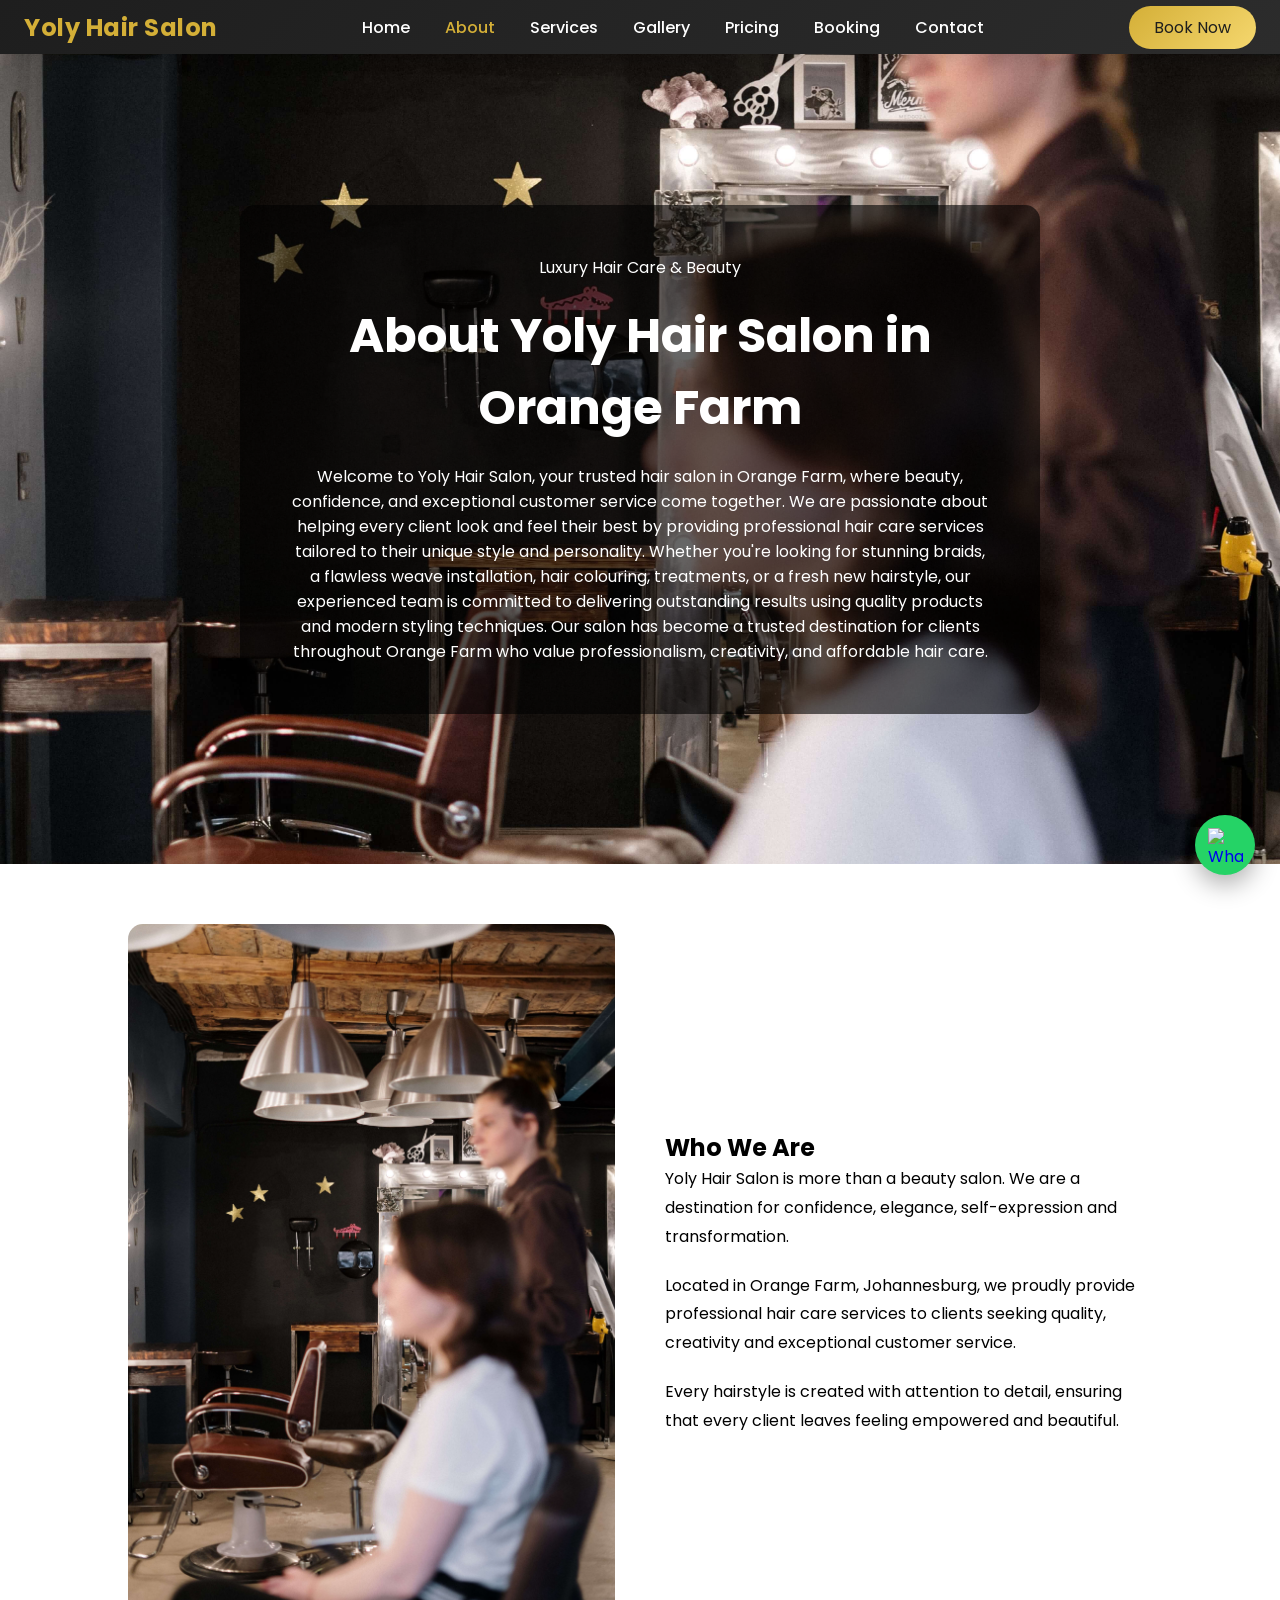
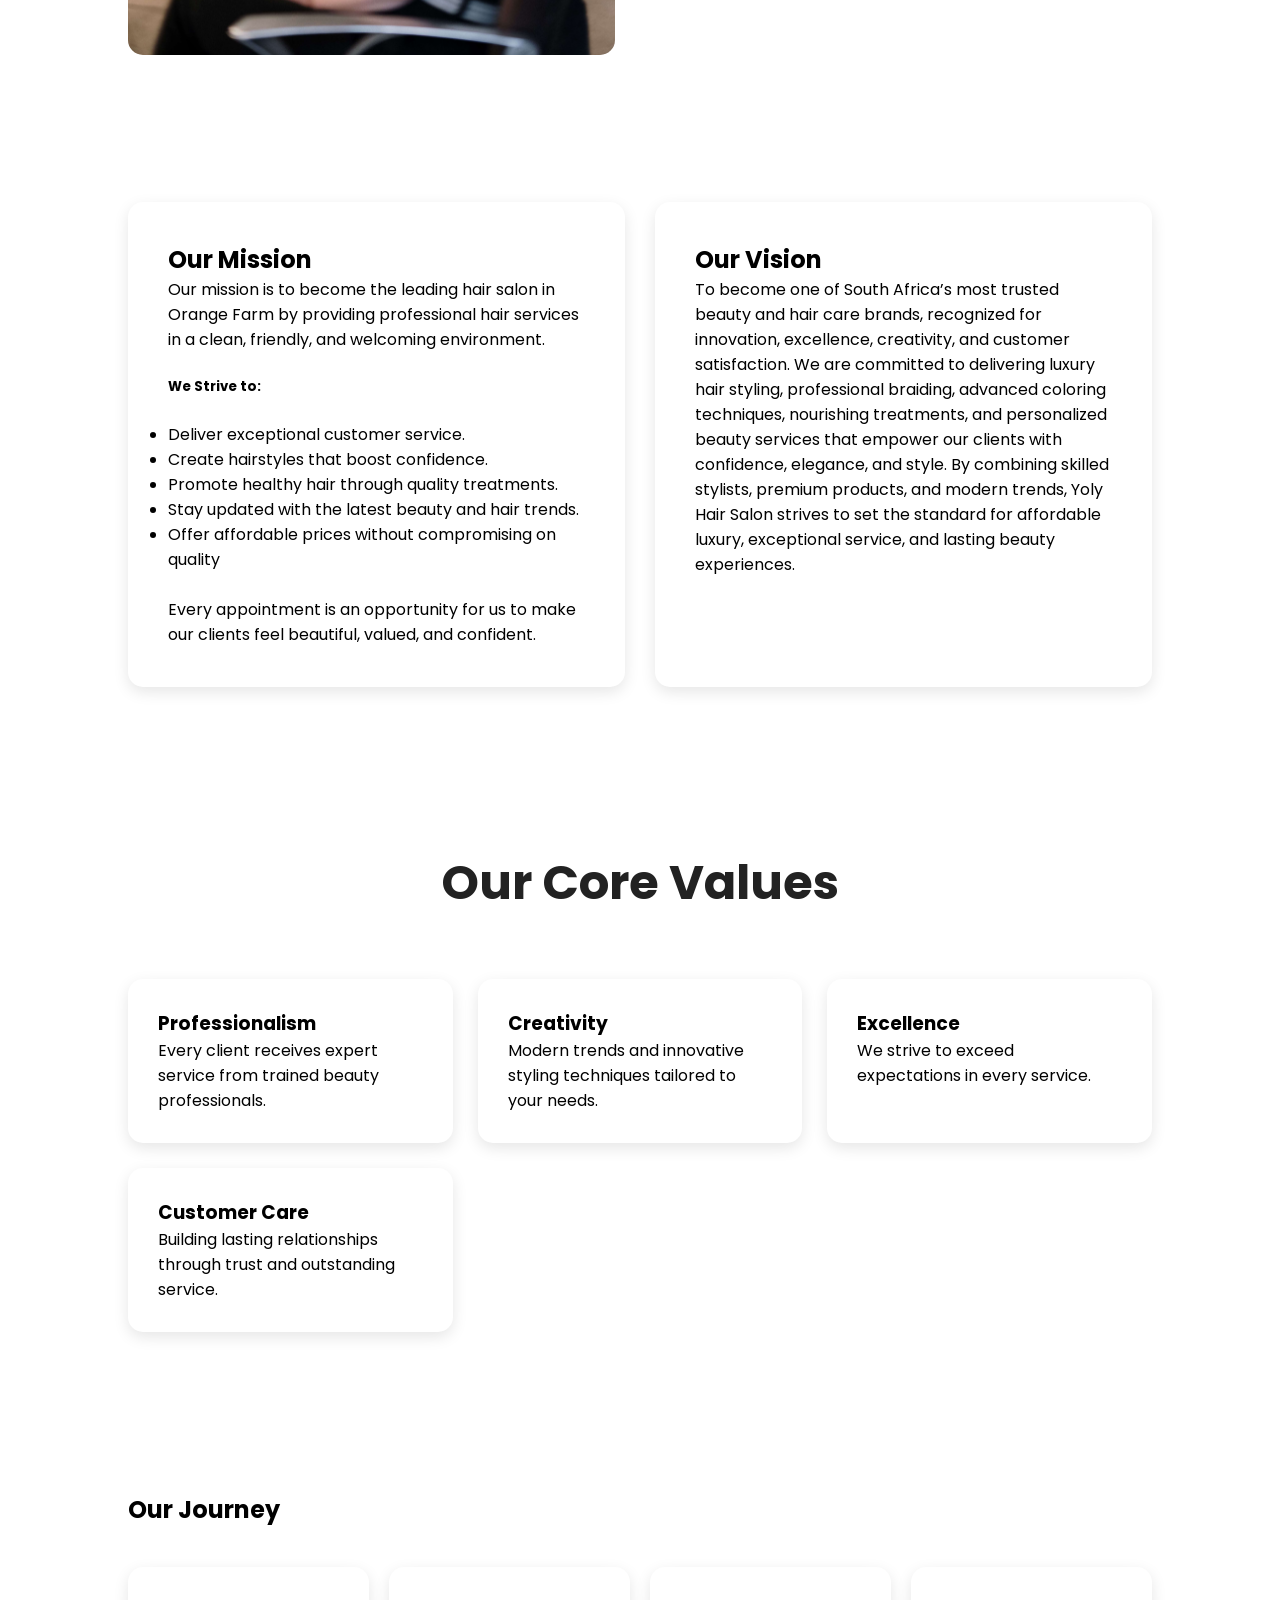
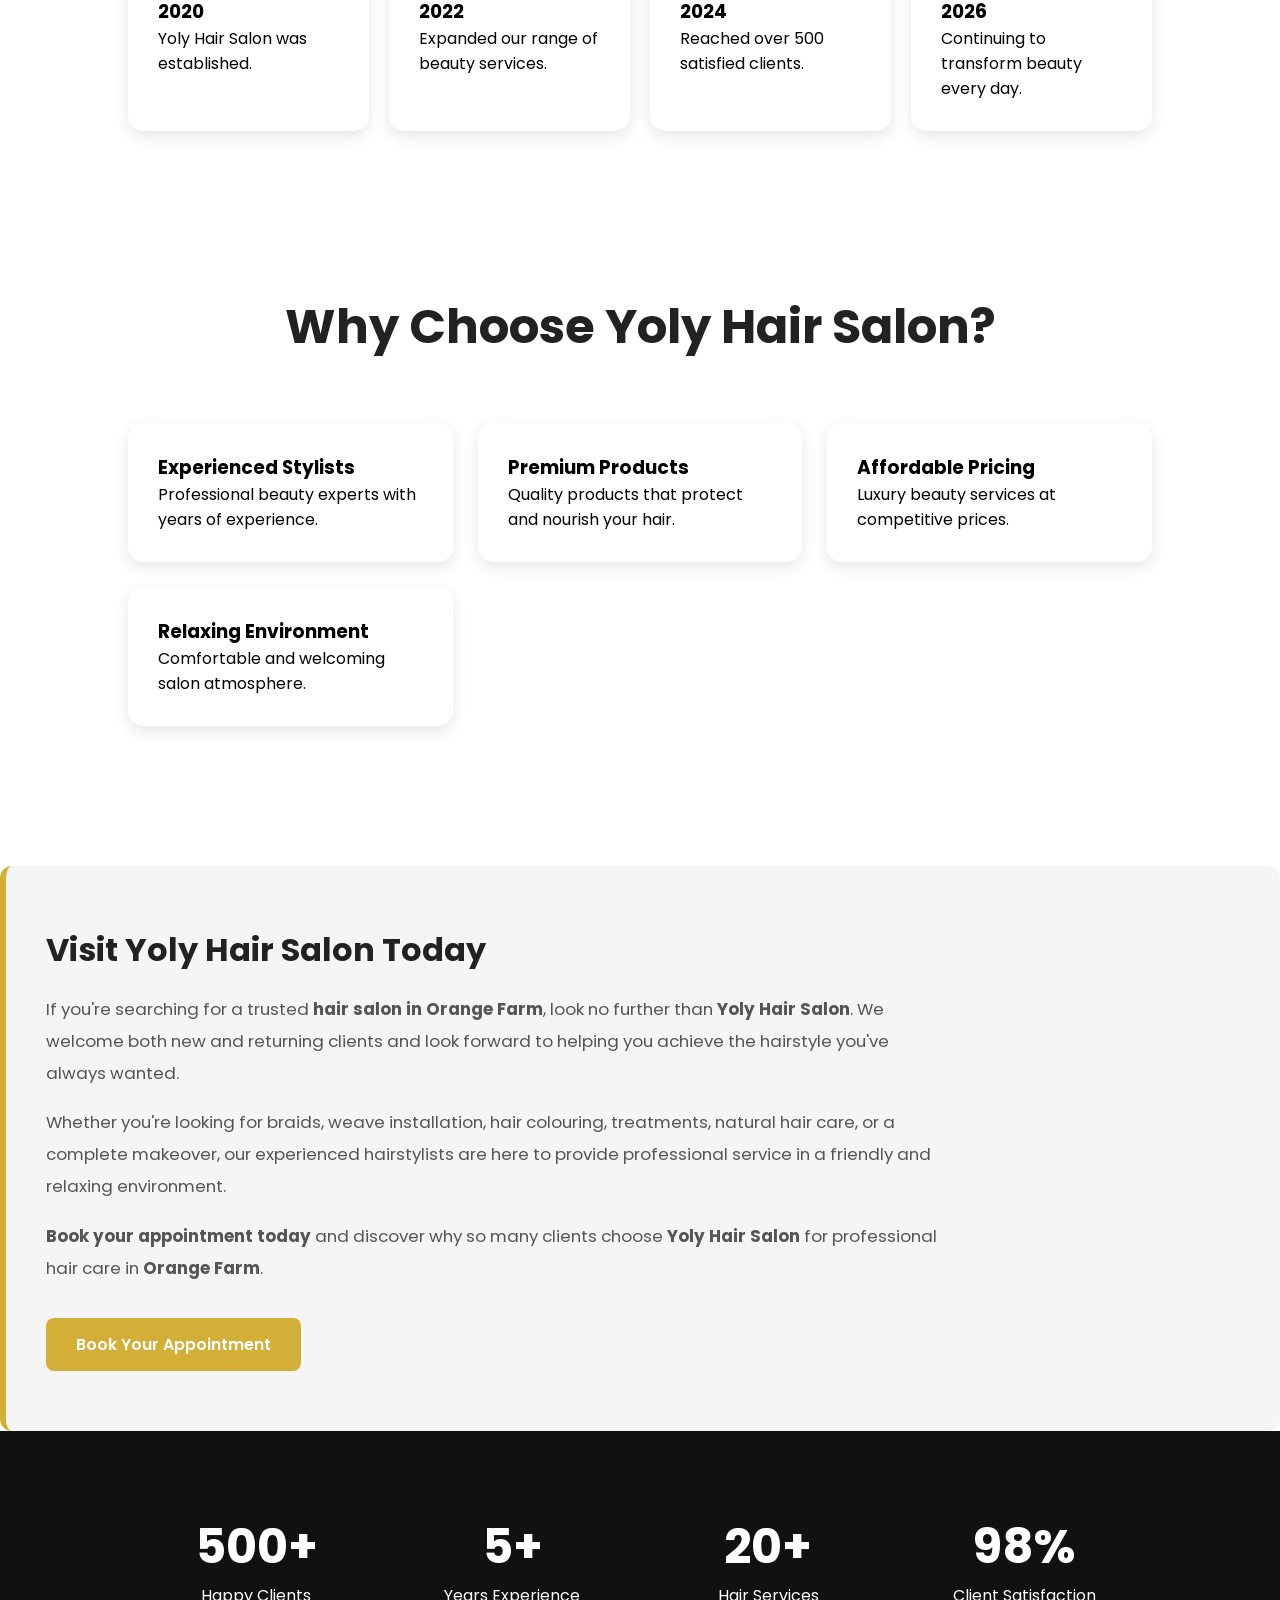
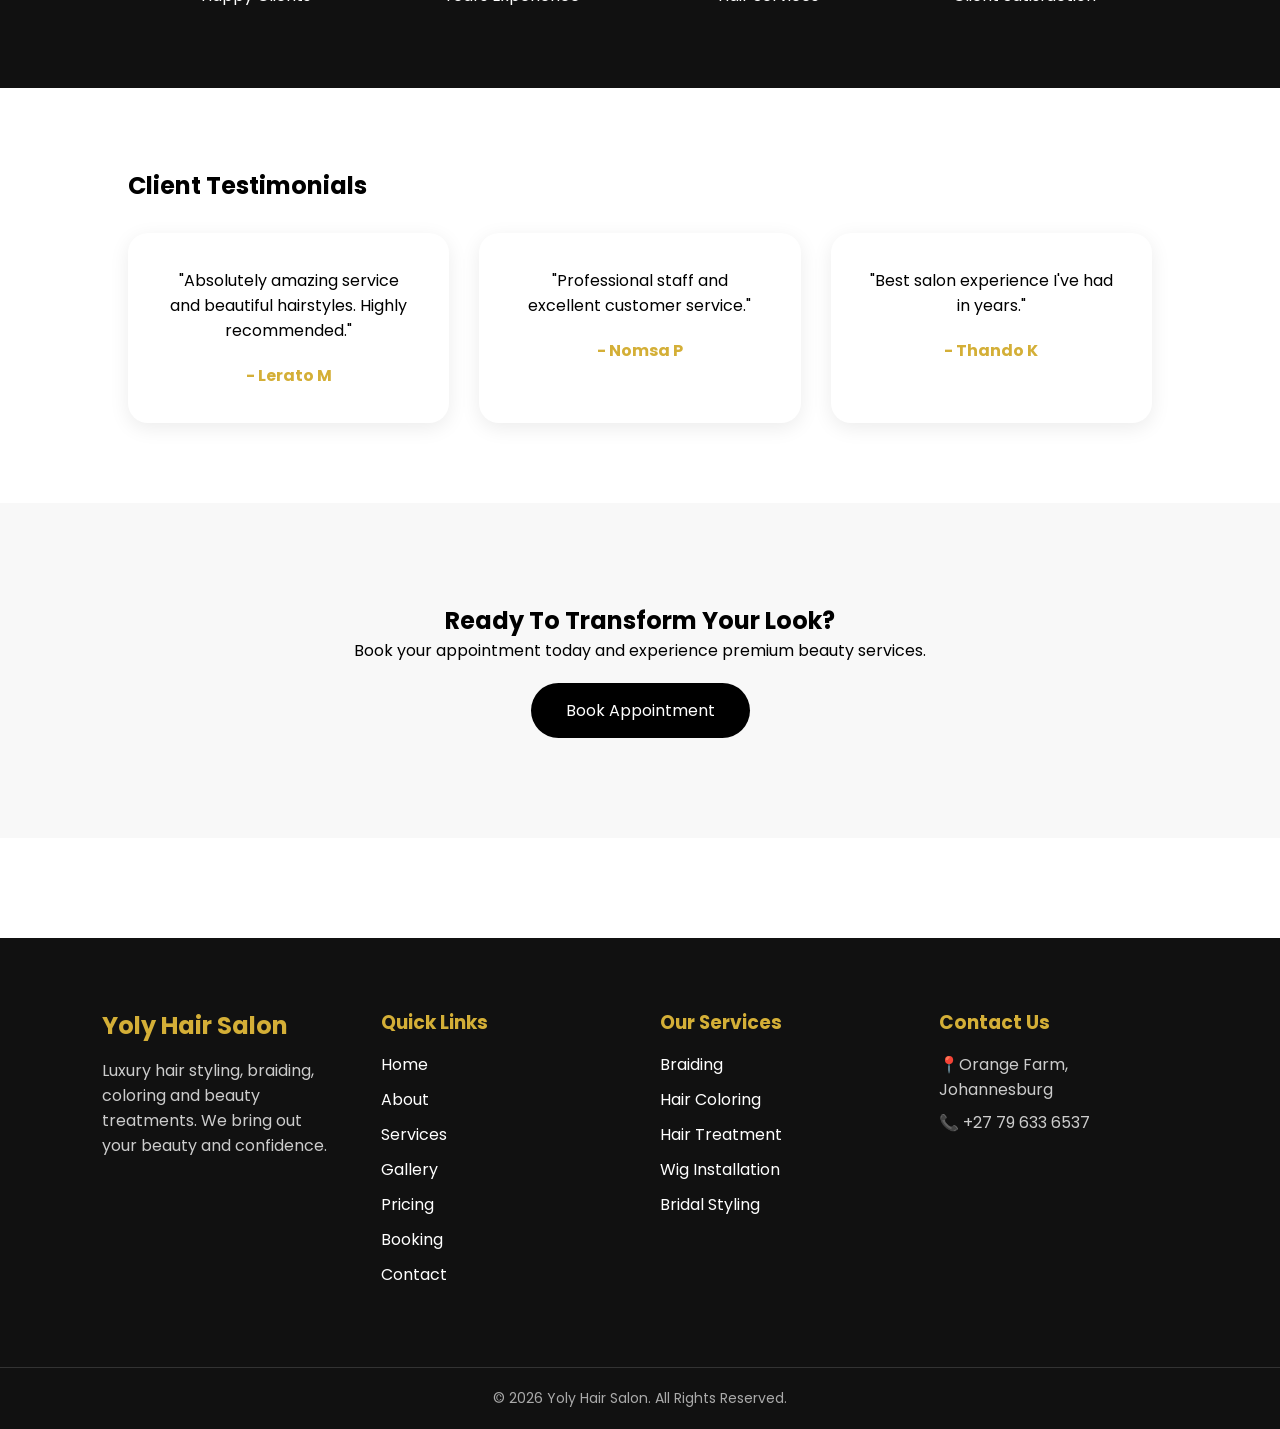
==== commit c44b13d5: "compressing the website pictures" ====
--- a/about.html
+++ b/about.html
@@ -63,7 +63,7 @@
 <section class="about-intro">
 
     <div class="about-image">
-        <img src="images/pexels-cottonbro-3992877.jpg" alt="">
+        <img src="images/pexels-cottonbro-3992877.jpg" loading="lazy" alt="About-hero-background">
     </div>
 
     <div class="about-text">
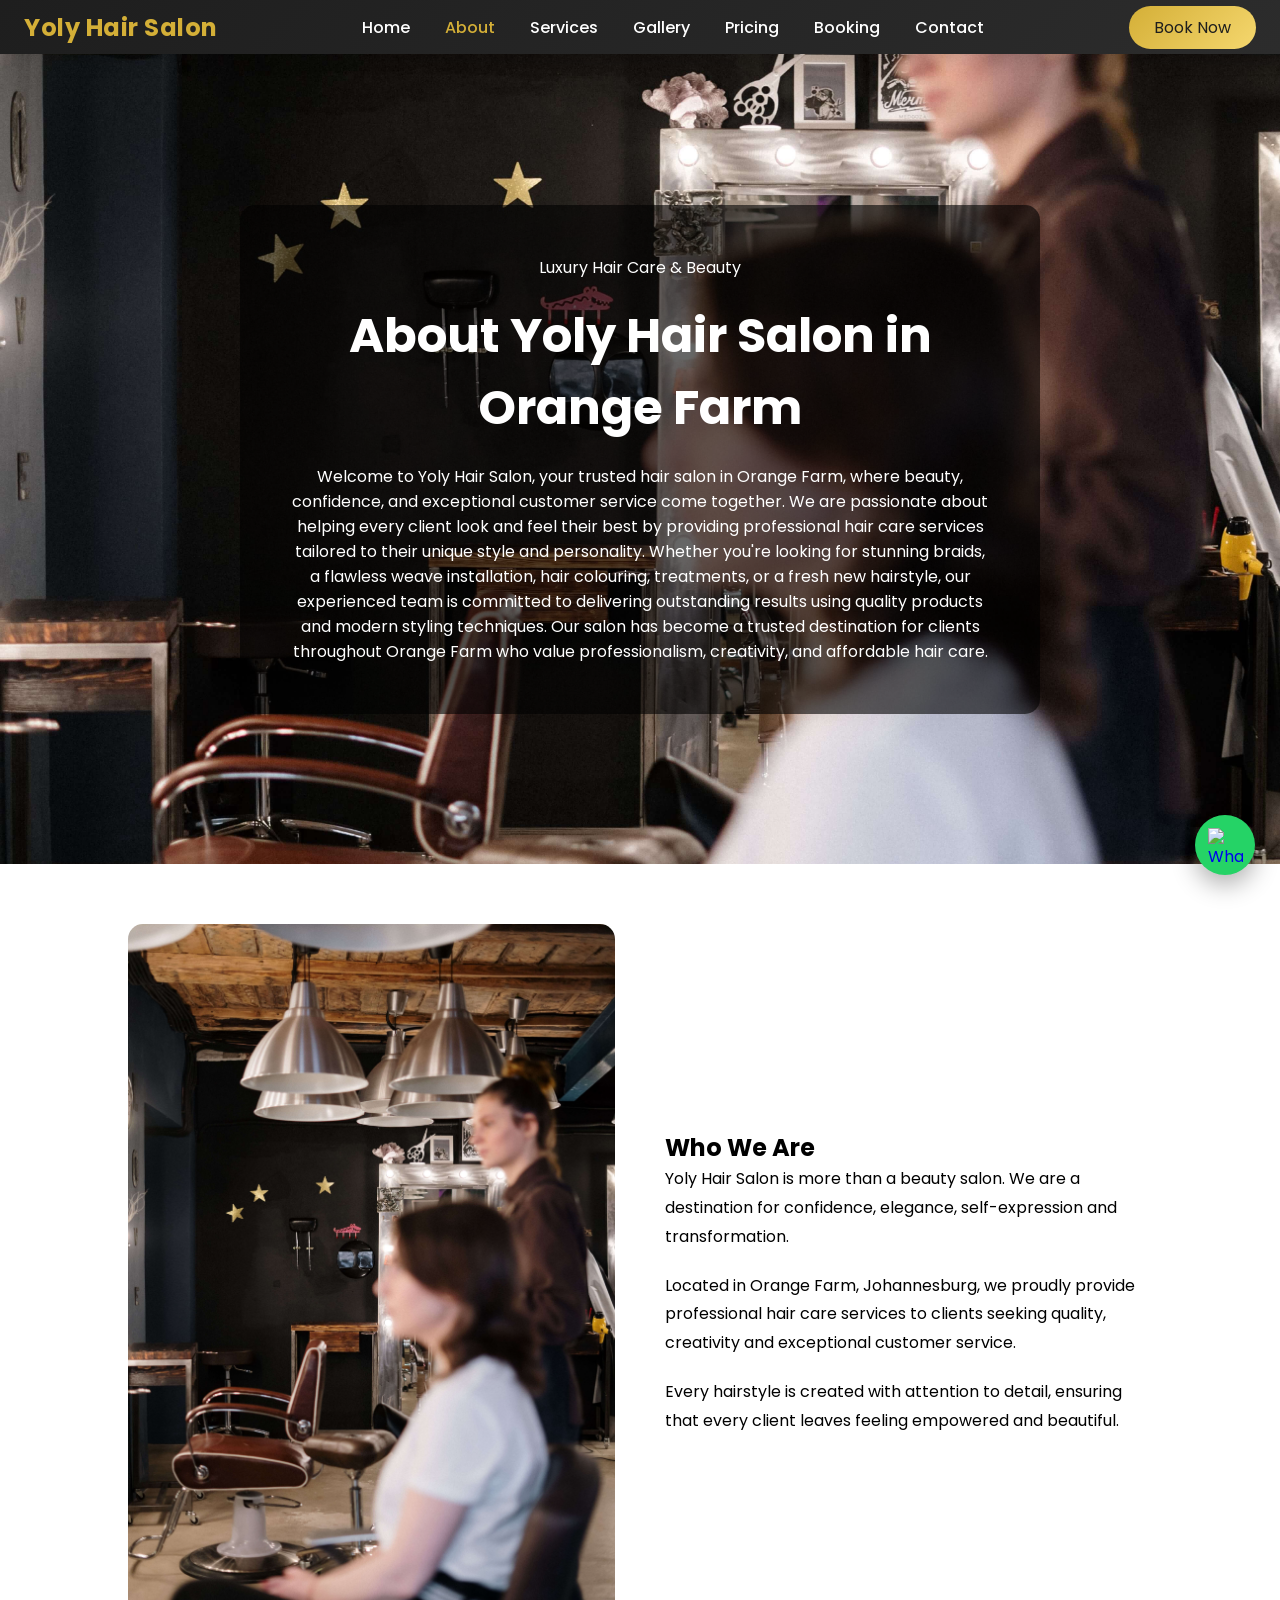
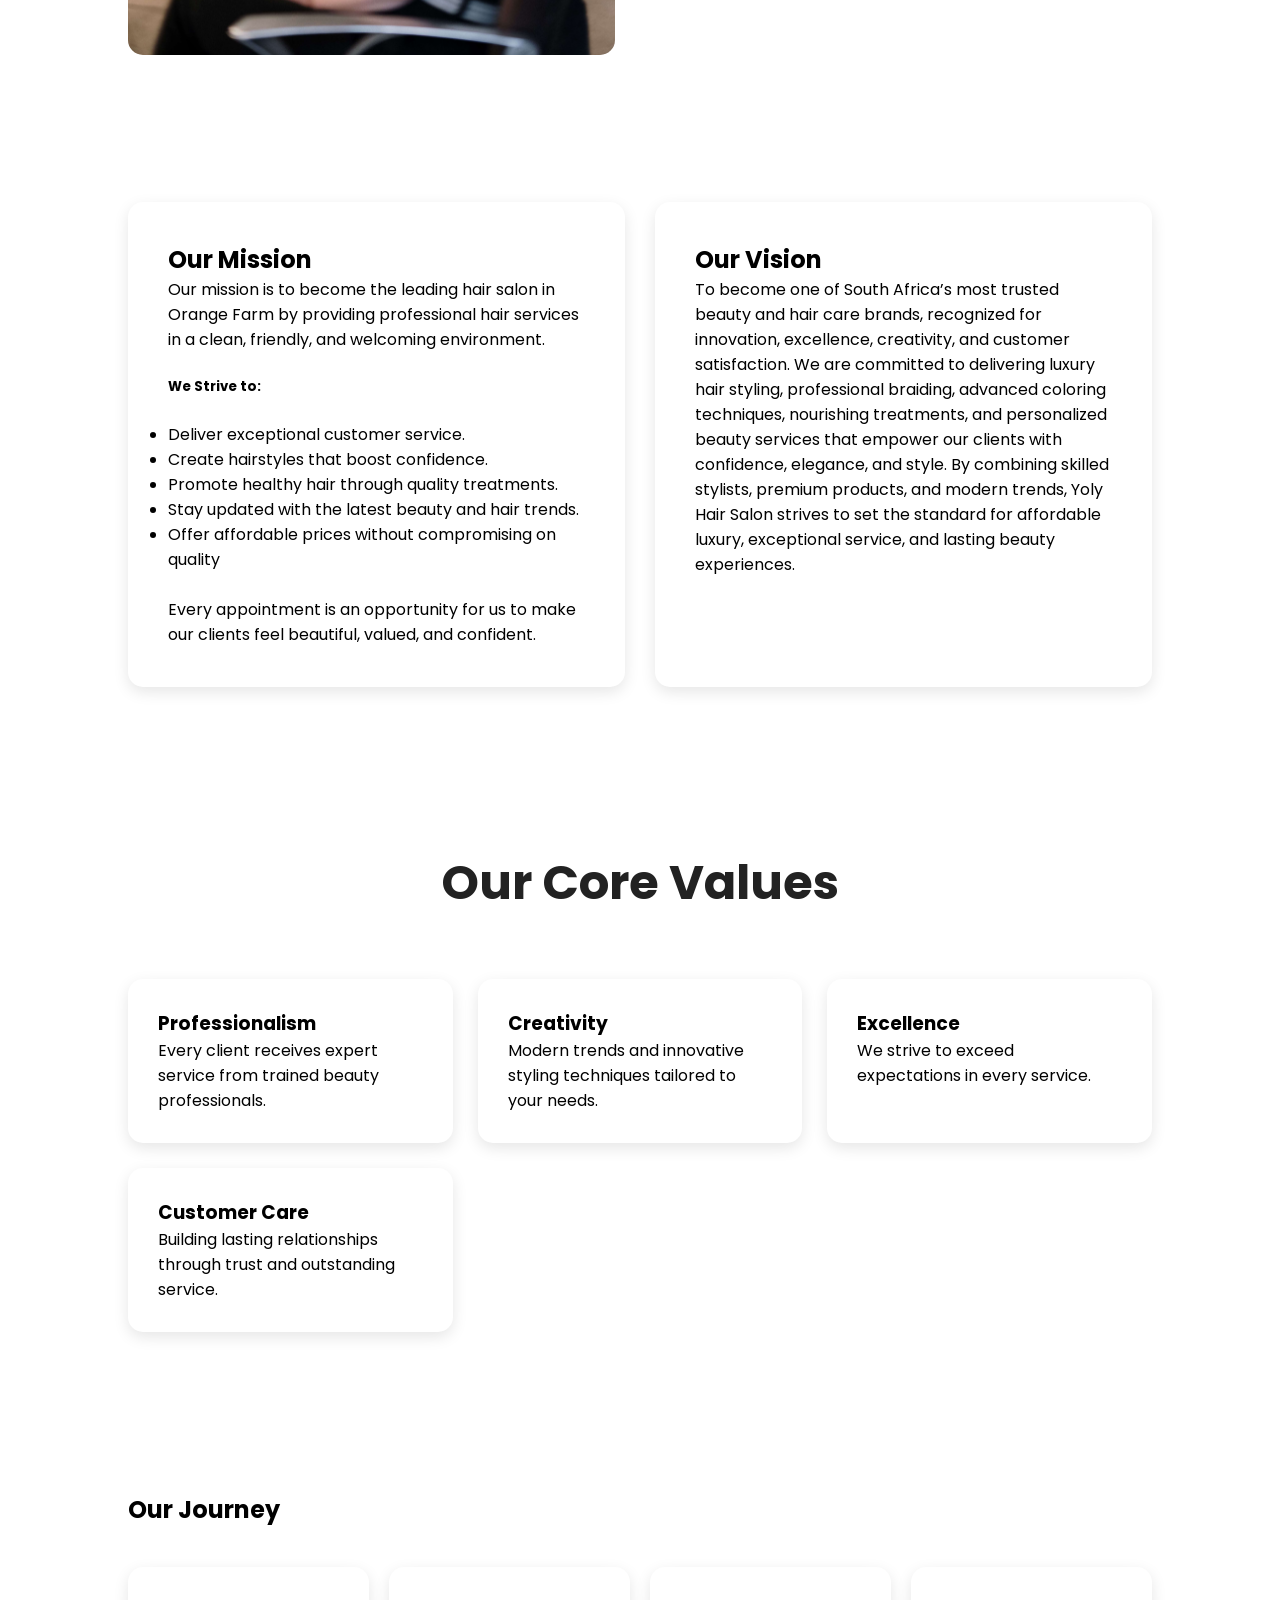
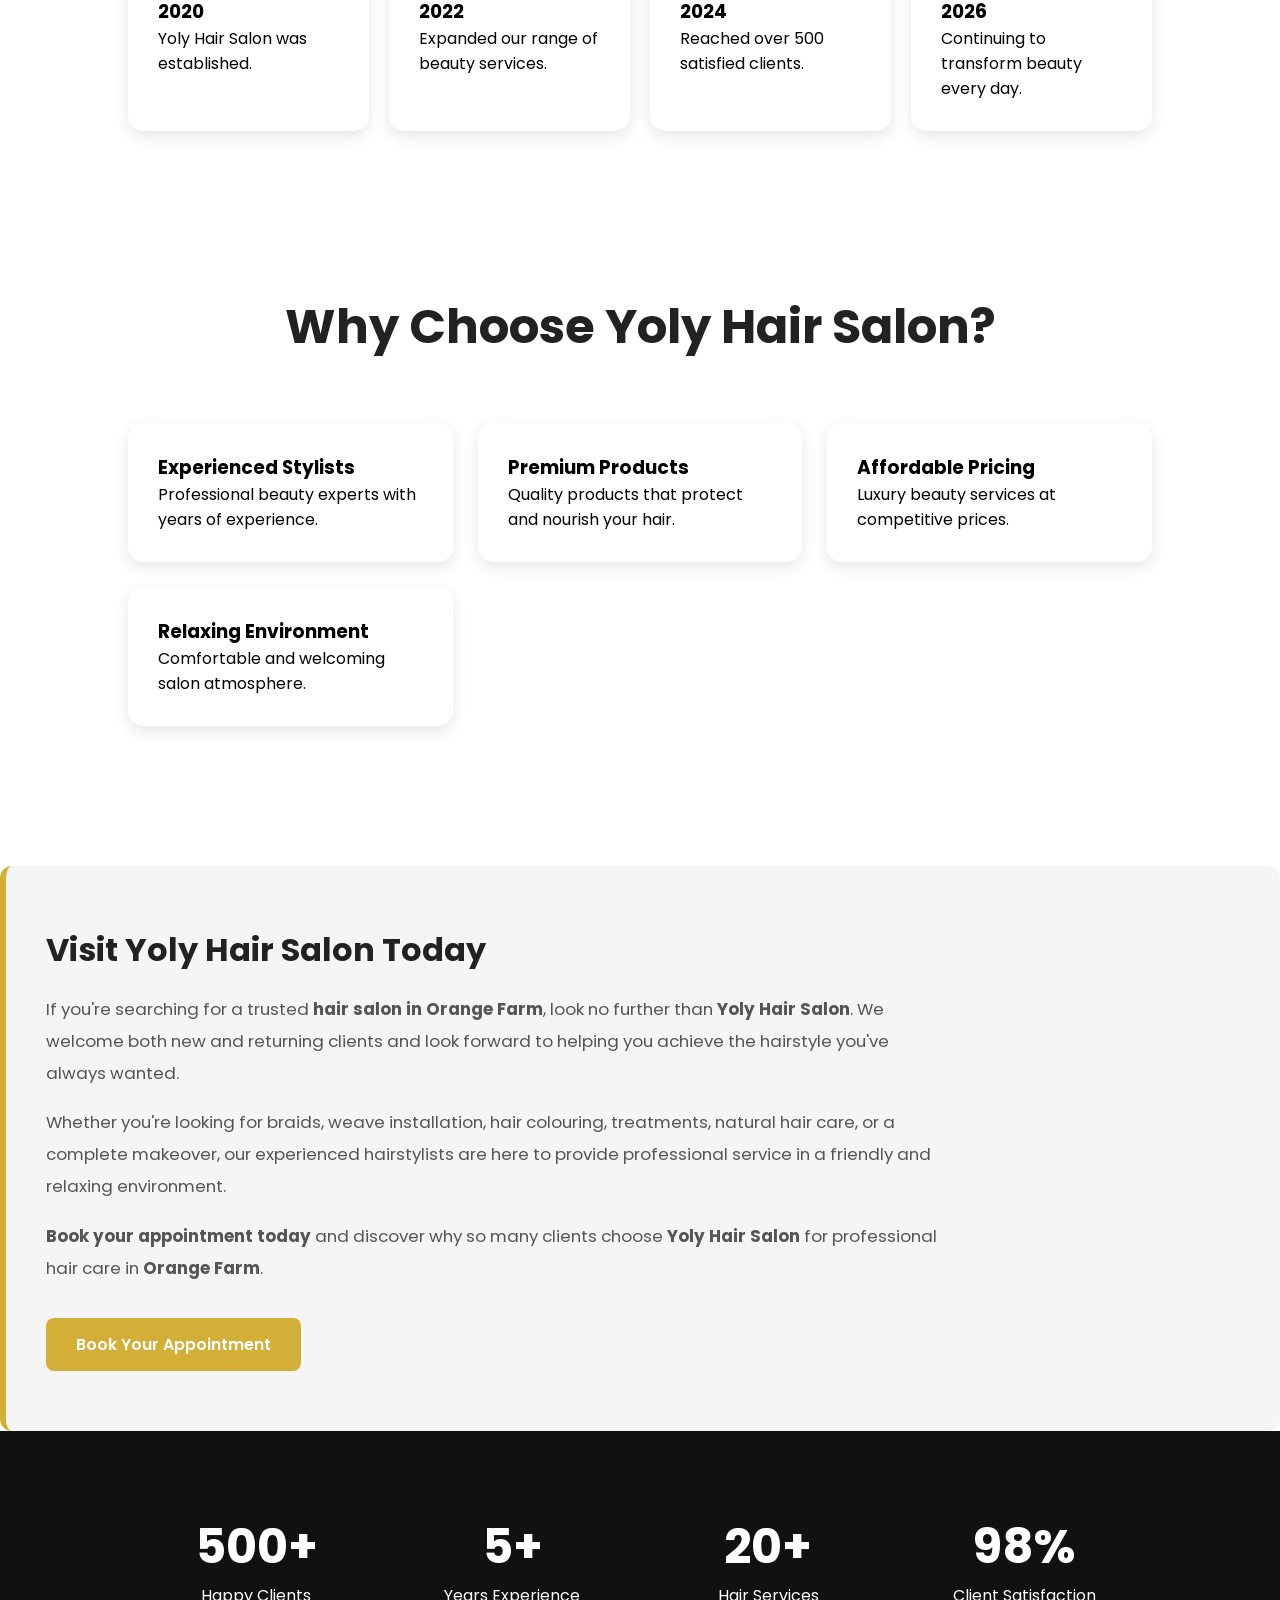
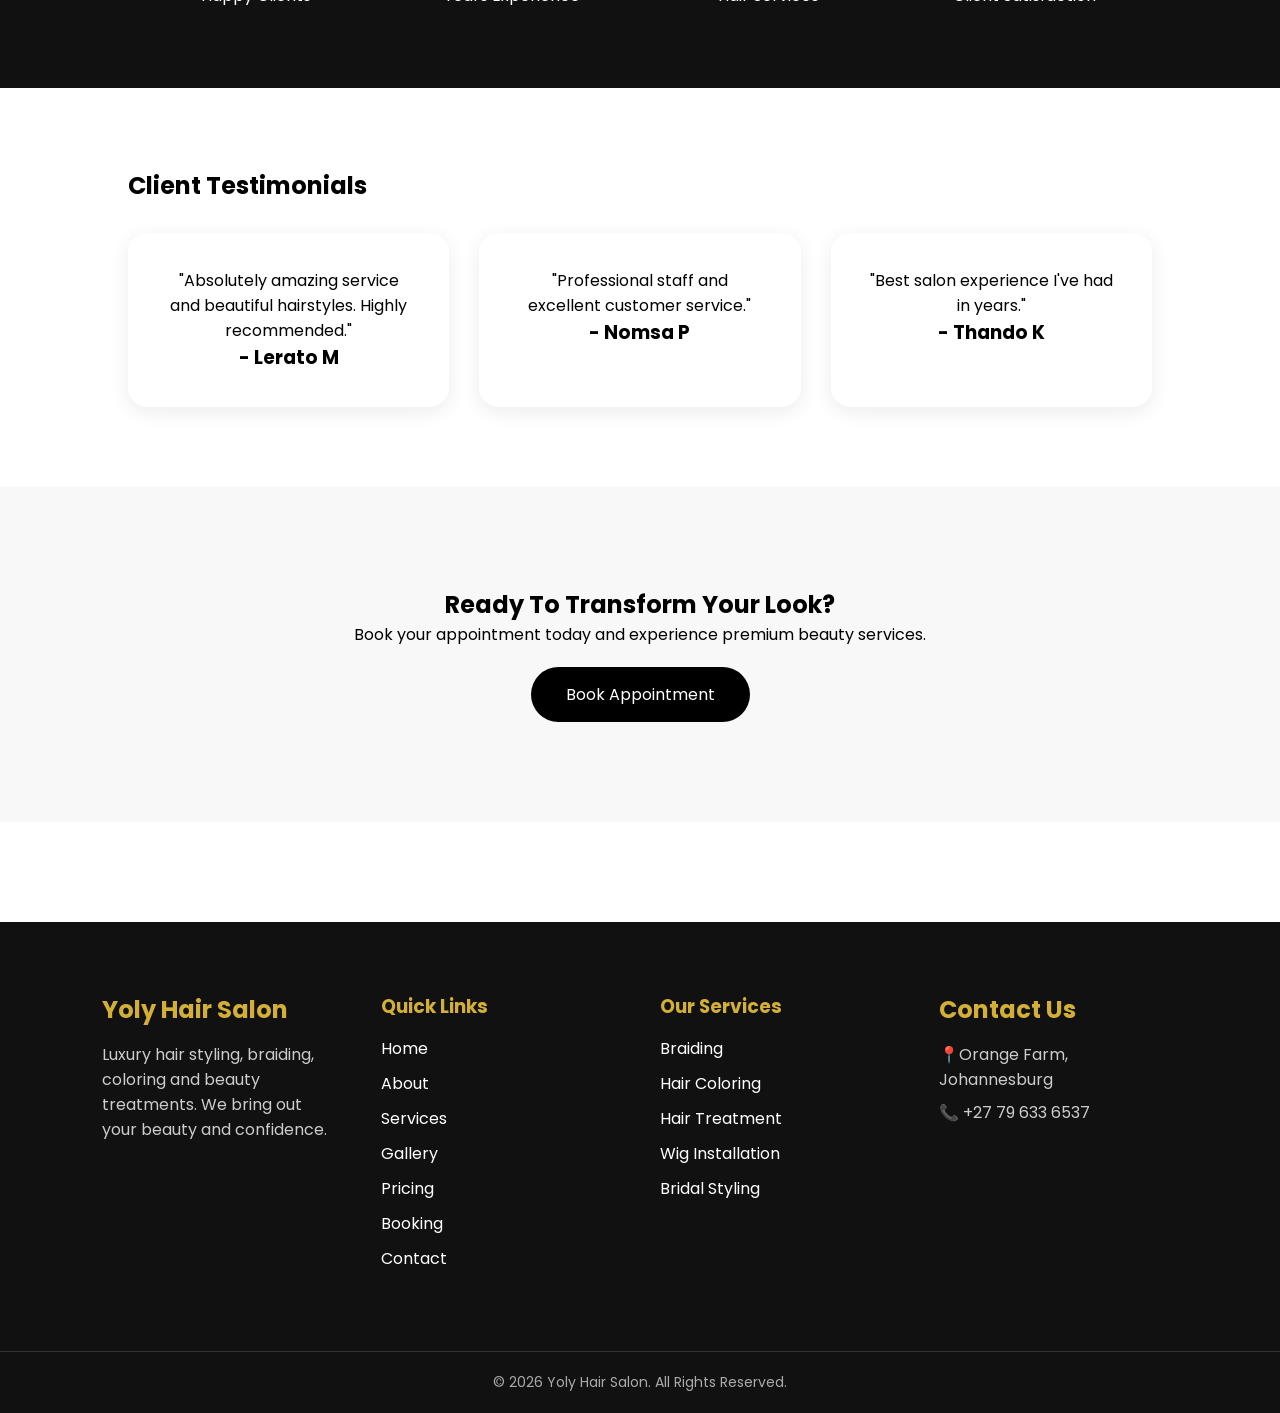
==== commit 162c57e6: "changed the headings and put the fonts link on index.html" ====
--- a/about.html
+++ b/about.html
@@ -306,21 +306,21 @@
                 "Absolutely amazing service and beautiful hairstyles.
                 Highly recommended."
             </p>
-            <h4>- Lerato M</h4>
+            <h3>- Lerato M</h3>
         </div>
 
         <div class="testimonial-card">
             <p>
                 "Professional staff and excellent customer service."
             </p>
-            <h4>- Nomsa P</h4>
+            <h3>- Nomsa P</h3>
         </div>
 
         <div class="testimonial-card">
             <p>
                 "Best salon experience I've had in years."
             </p>
-            <h4>- Thando K</h4>
+            <h3>- Thando K</h3>
         </div>
 
     </div>
@@ -382,7 +382,7 @@
 
         <!-- CONTACT -->
         <div class="footer-box">
-            <h3>Contact Us</h3>
+            <h2>Contact Us</h2>
             <p>📍Orange Farm, Johannesburg</p>
             <p>📞 +27 79 633 6537</p>
     
--- a/style.css
+++ b/style.css
@@ -1,5 +1,5 @@
 /* GOOGLE FONT */
-@import url('https://fonts.googleapis.com/css2?family=Poppins:wght@300;400;500;600;700&display=swap');
+@import url('https://fonts.googleapis.com/css2?family=Poppins:wght@400;600;700&display=swap');
 
 *{
     margin:0;
@@ -183,7 +183,7 @@
     background:
     linear-gradient(rgba(0,0,0,.6),
     rgba(0,0,0,.6)),
-    url('images/yoly.png');
+    url('images/yoly.jpg');
 
     background-size:cover;
     background-position:center;
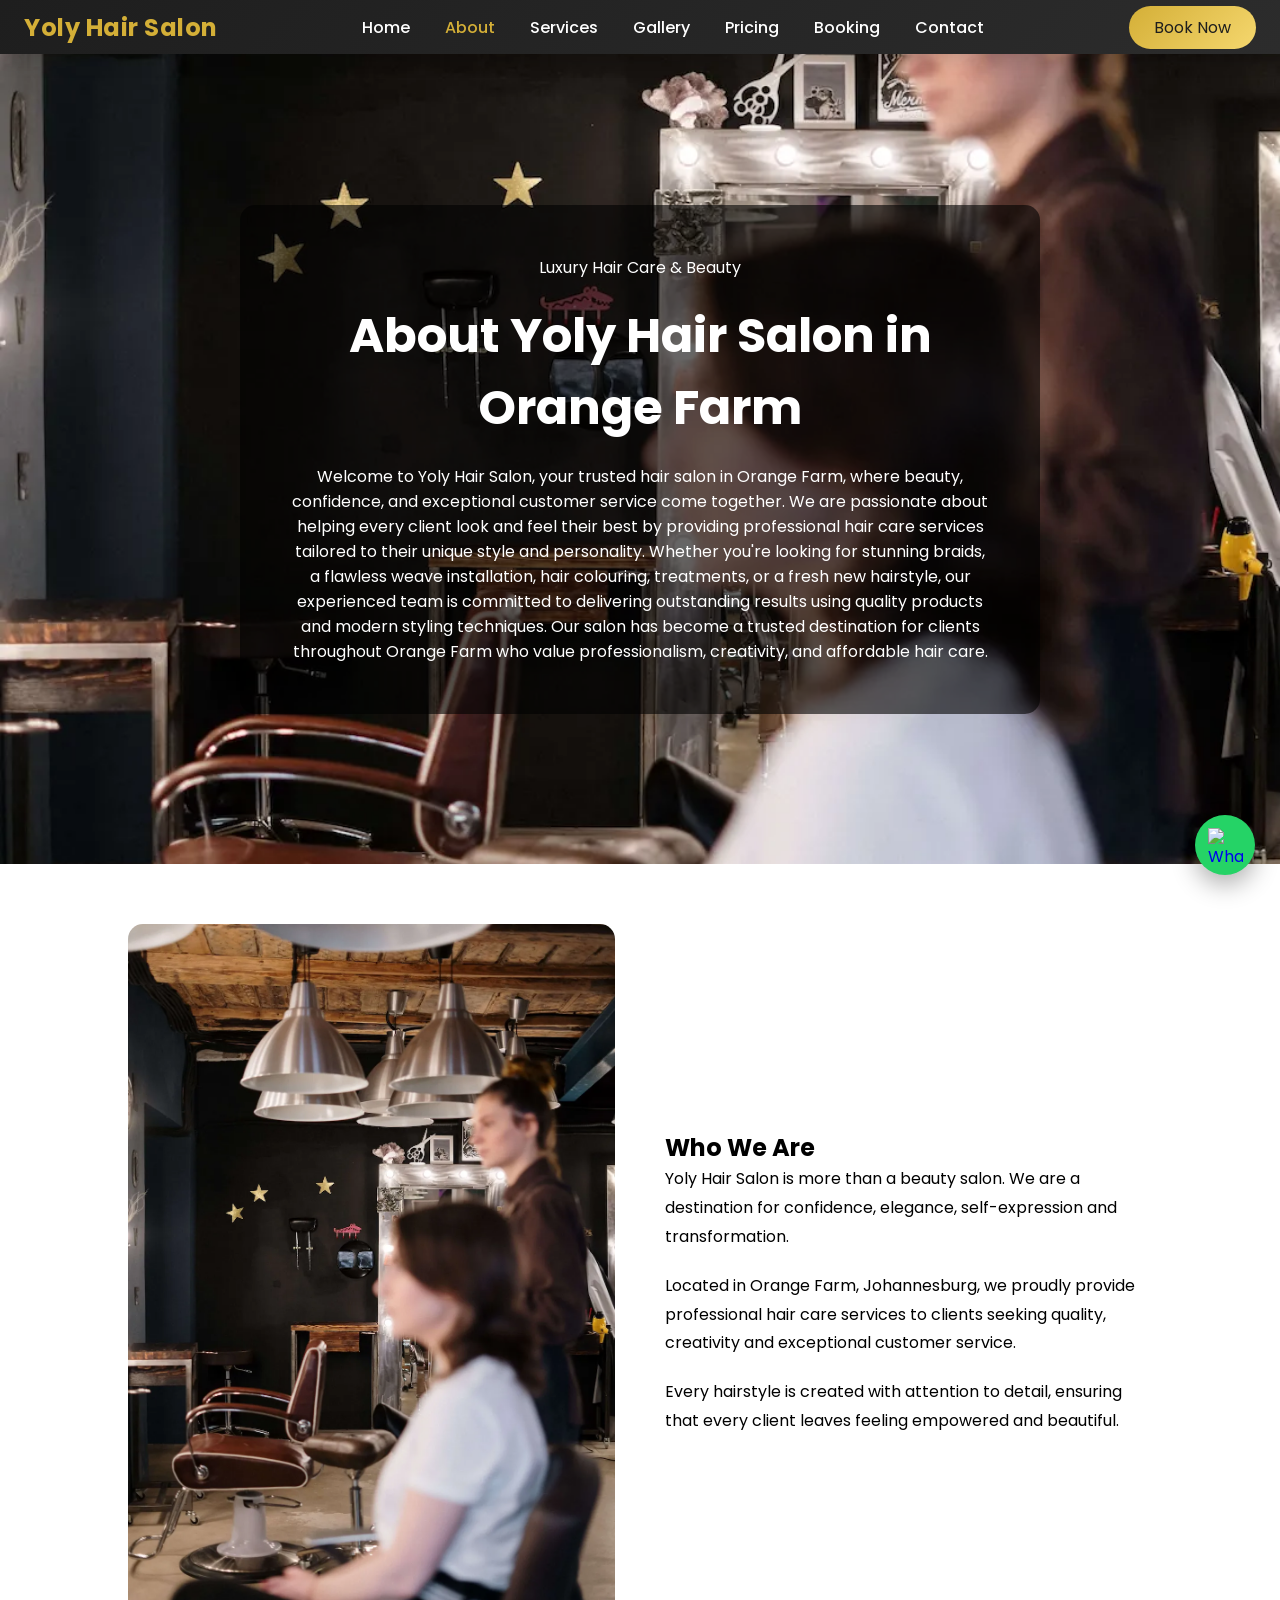
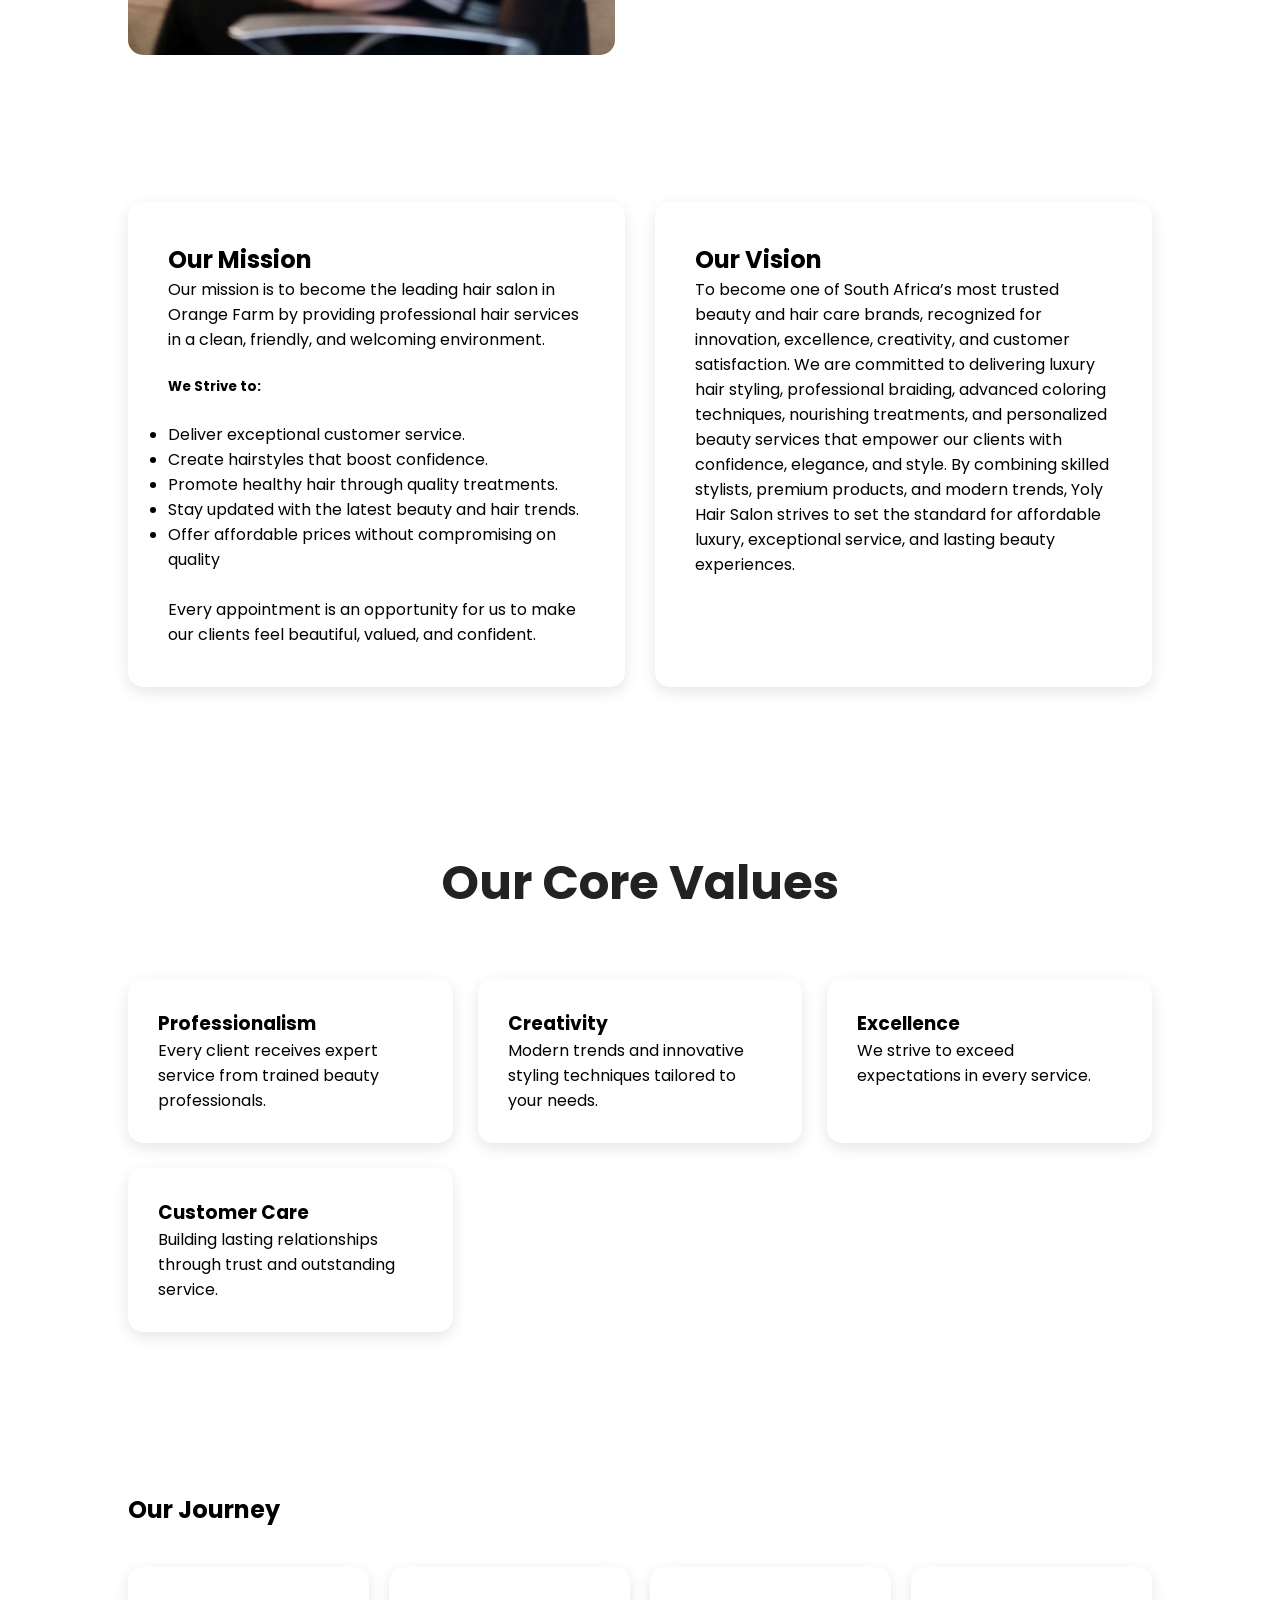
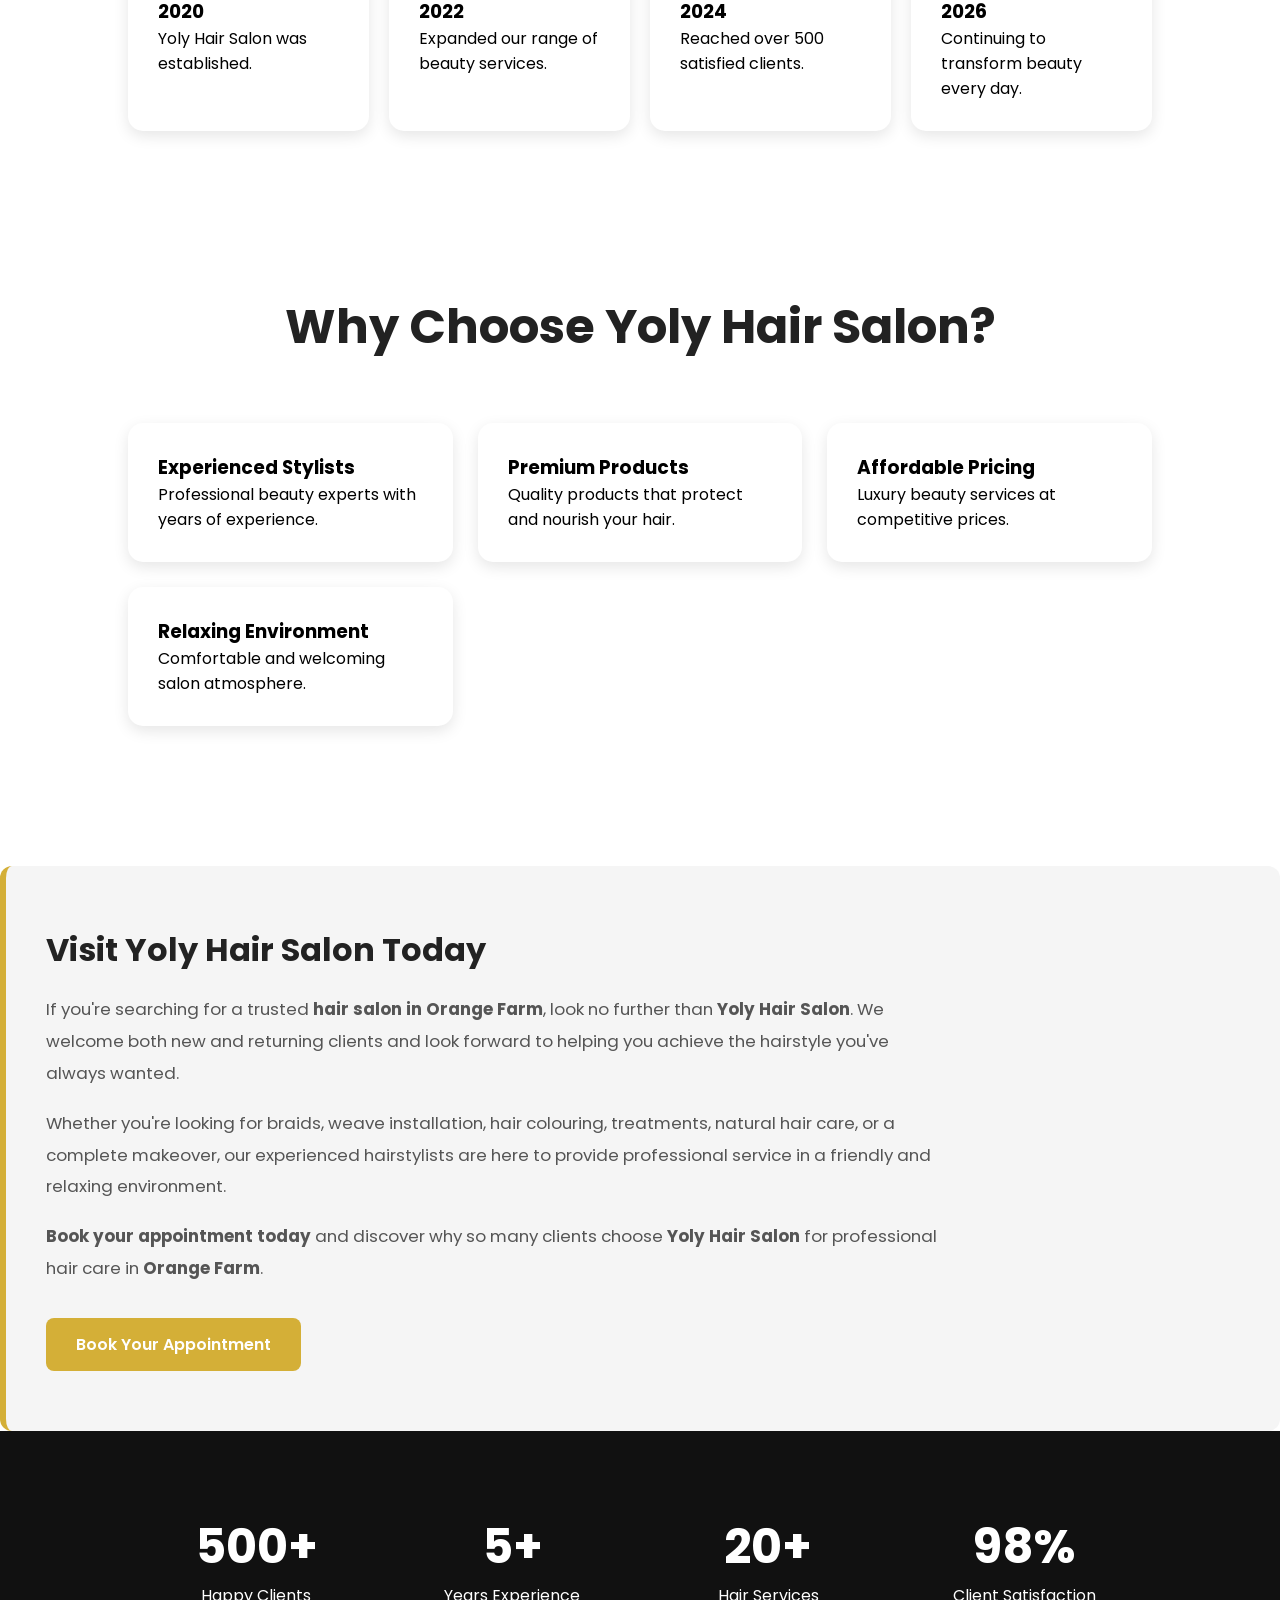
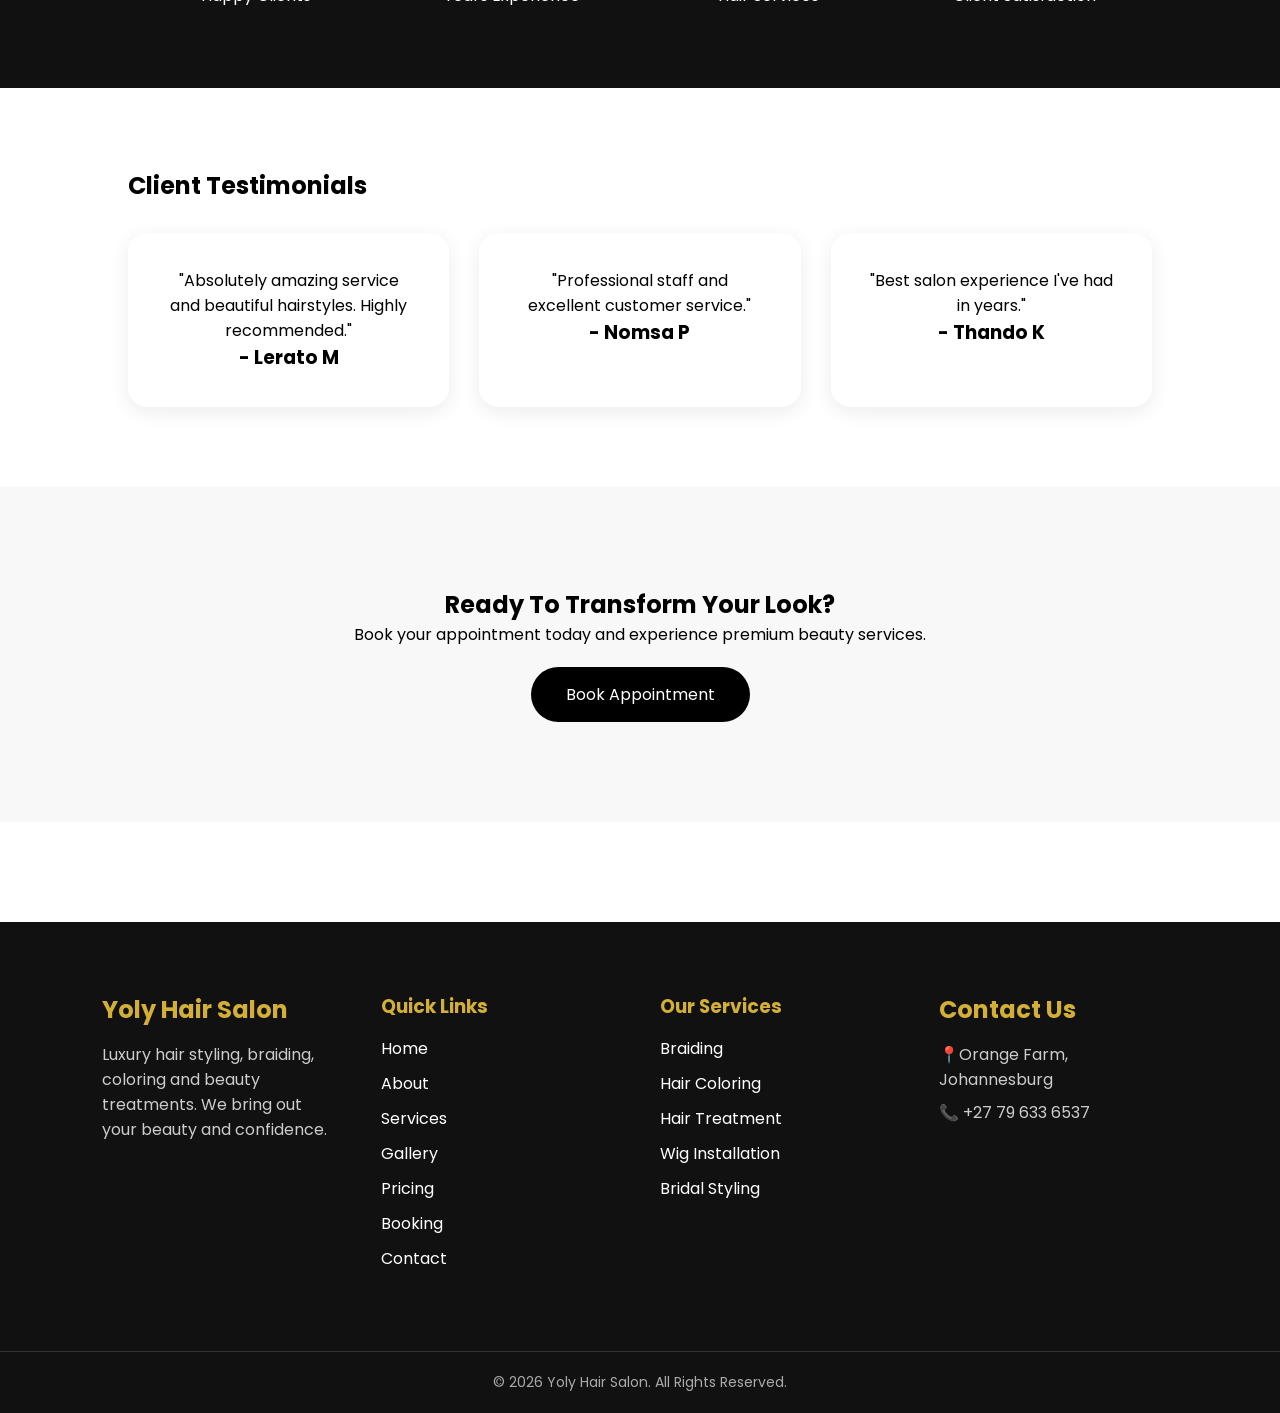
==== commit d71673b4: "compressing the images webp" ====
--- a/about.html
+++ b/about.html
@@ -63,7 +63,7 @@
 <section class="about-intro">
 
     <div class="about-image">
-        <img src="images/pexels-cottonbro-3992877.jpg" loading="lazy" alt="About-hero-background">
+        <img src="images/home-about.webp" loading="lazy" alt="About-hero-background">
     </div>
 
     <div class="about-text">
--- a/style.css
+++ b/style.css
@@ -75,7 +75,7 @@
 }
 .home-service-card,
 .service-card {
-     display: flex;
+    display: flex;
     flex-direction: column;   
     align-items: center;      
     background: #fff;
@@ -84,6 +84,7 @@
     box-shadow: 0 5px 15px rgba(0,0,0,0.1);
     padding: 20px;
     transition: transform .3s ease
+    
 }
 .home-service-card img,
 .service-card img {
@@ -183,7 +184,7 @@
     background:
     linear-gradient(rgba(0,0,0,.6),
     rgba(0,0,0,.6)),
-    url('images/yoly.jpg');
+    url('images/yoly.webp');
 
     background-size:cover;
     background-position:center;
@@ -530,7 +531,7 @@
 
 .about-hero{
 height:90vh;
-background:url(images/pexels-cottonbro-3992877.jpg);
+background:url(images/home-about.webp);
 background-size:cover;
 background-position:center;
 display:flex;
@@ -778,7 +779,7 @@
     height:160vh;
     background:
     linear-gradient(rgba(0,0,0,.65),rgba(0,0,0,.65)),
-    url('images/services-background.jpg');
+    url('images/services-background.webp');
     background-size:cover;
     background-position:center;
     display:flex;
@@ -1043,7 +1044,7 @@
     height:80vh;
     background:
     linear-gradient(rgba(0,0,0,.65),rgba(0,0,0,.65)),
-    url('images/gallery-hero.jpg');
+    url('images/gallery-hero.webp');
     background-size:cover;
     background-position:center;
     display:flex;
@@ -1399,7 +1400,7 @@
     height:90vh;
     background:
     linear-gradient(rgba(0,0,0,.65),rgba(0,0,0,.65)),
-    url('images/pricing-hero.jpg');
+    url('images/pricing-hero.webp');
     background-size:cover;
     background-position:center;
     display:flex;
@@ -1828,7 +1829,7 @@
     height:80vh;
     background:
     linear-gradient(rgba(0,0,0,.65),rgba(0,0,0,.65)),
-    url('images/contact-hero.jpg');
+    url('images/contact-hero.webp');
     background-size:cover;
     background-position:center;
     display:flex;
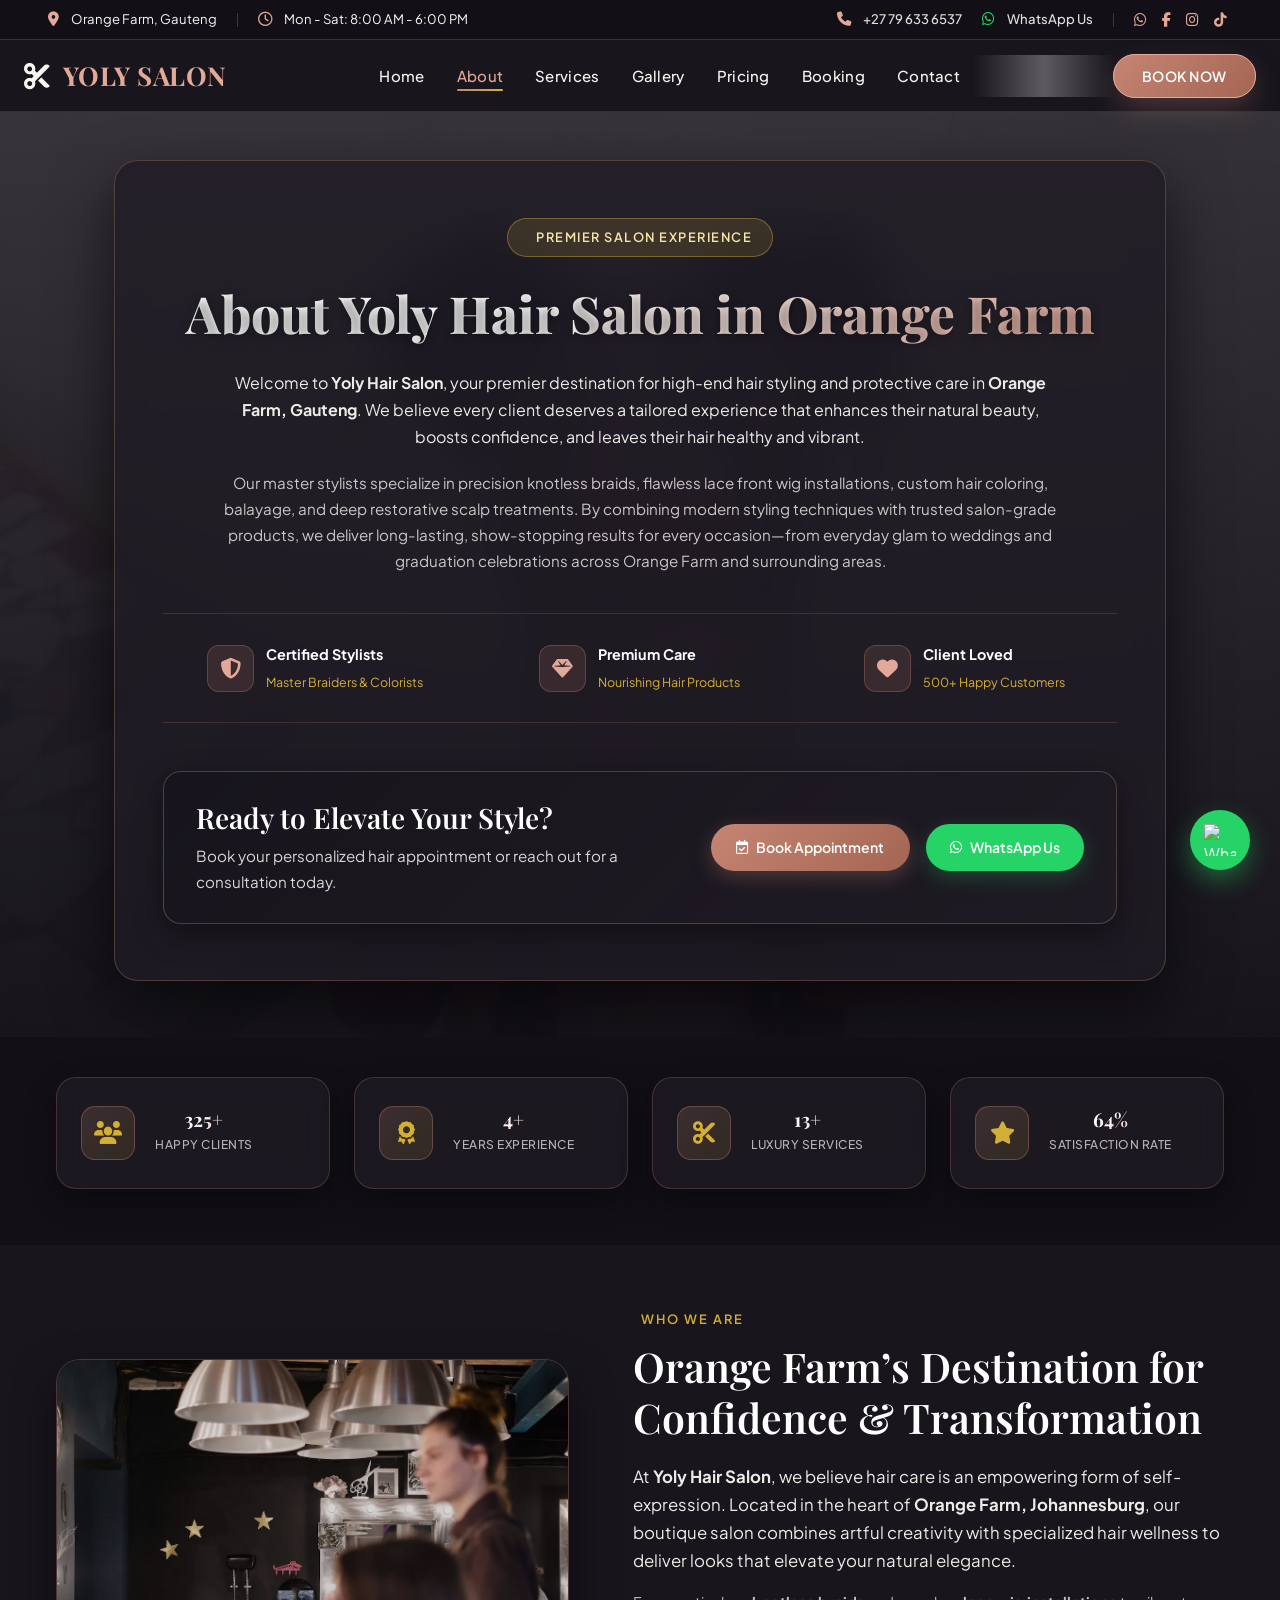
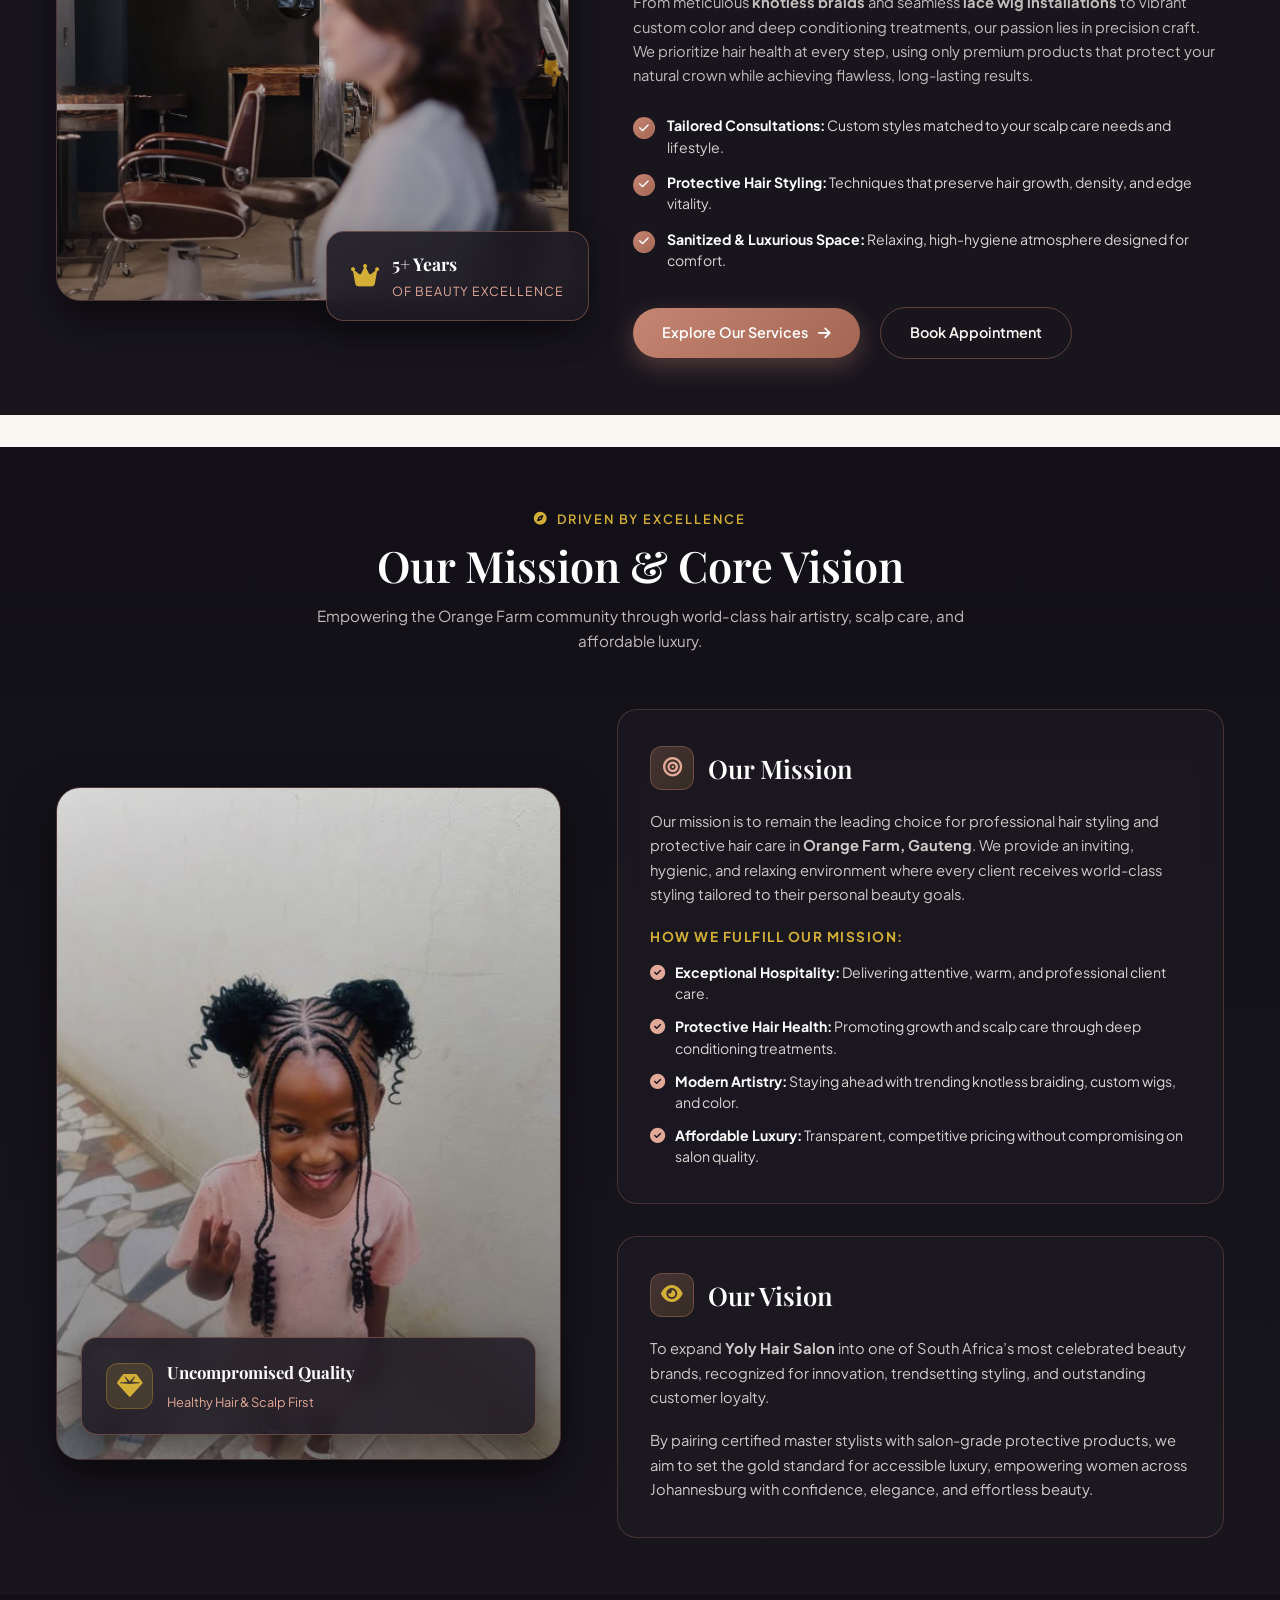
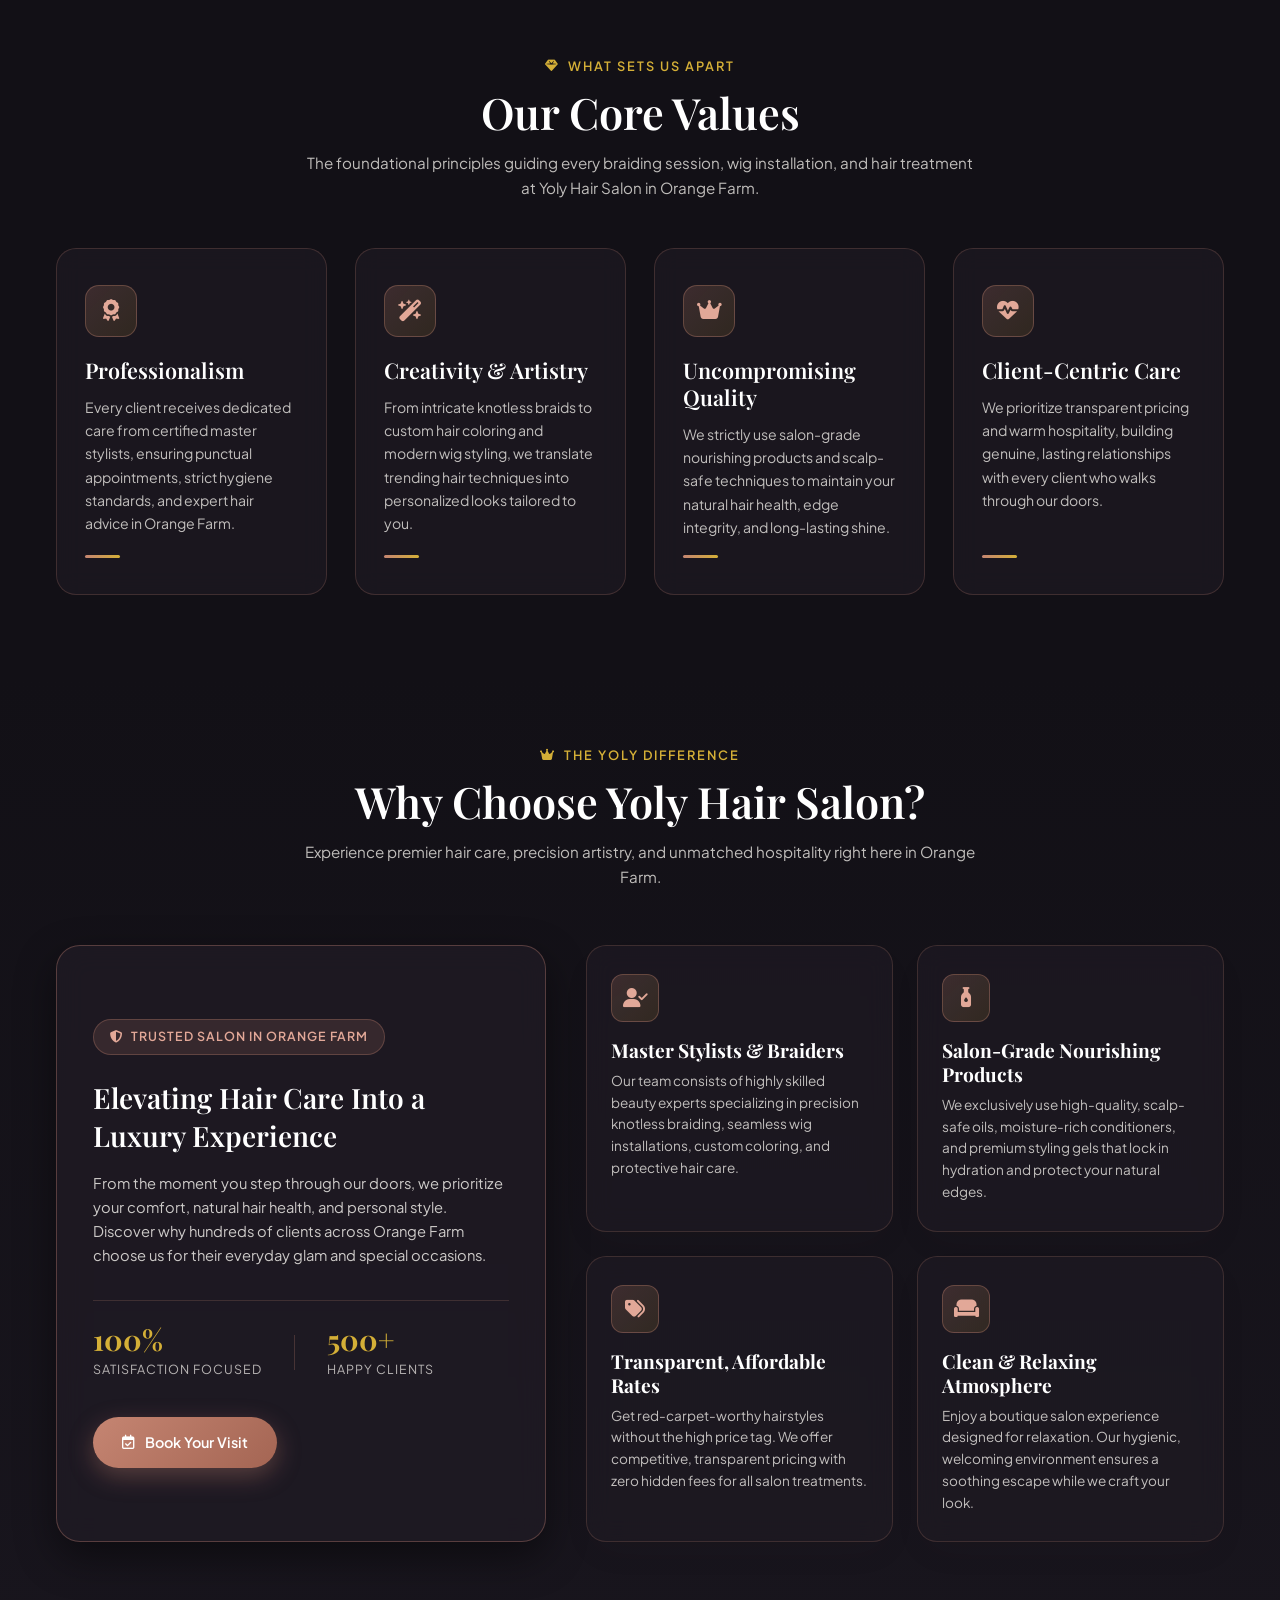
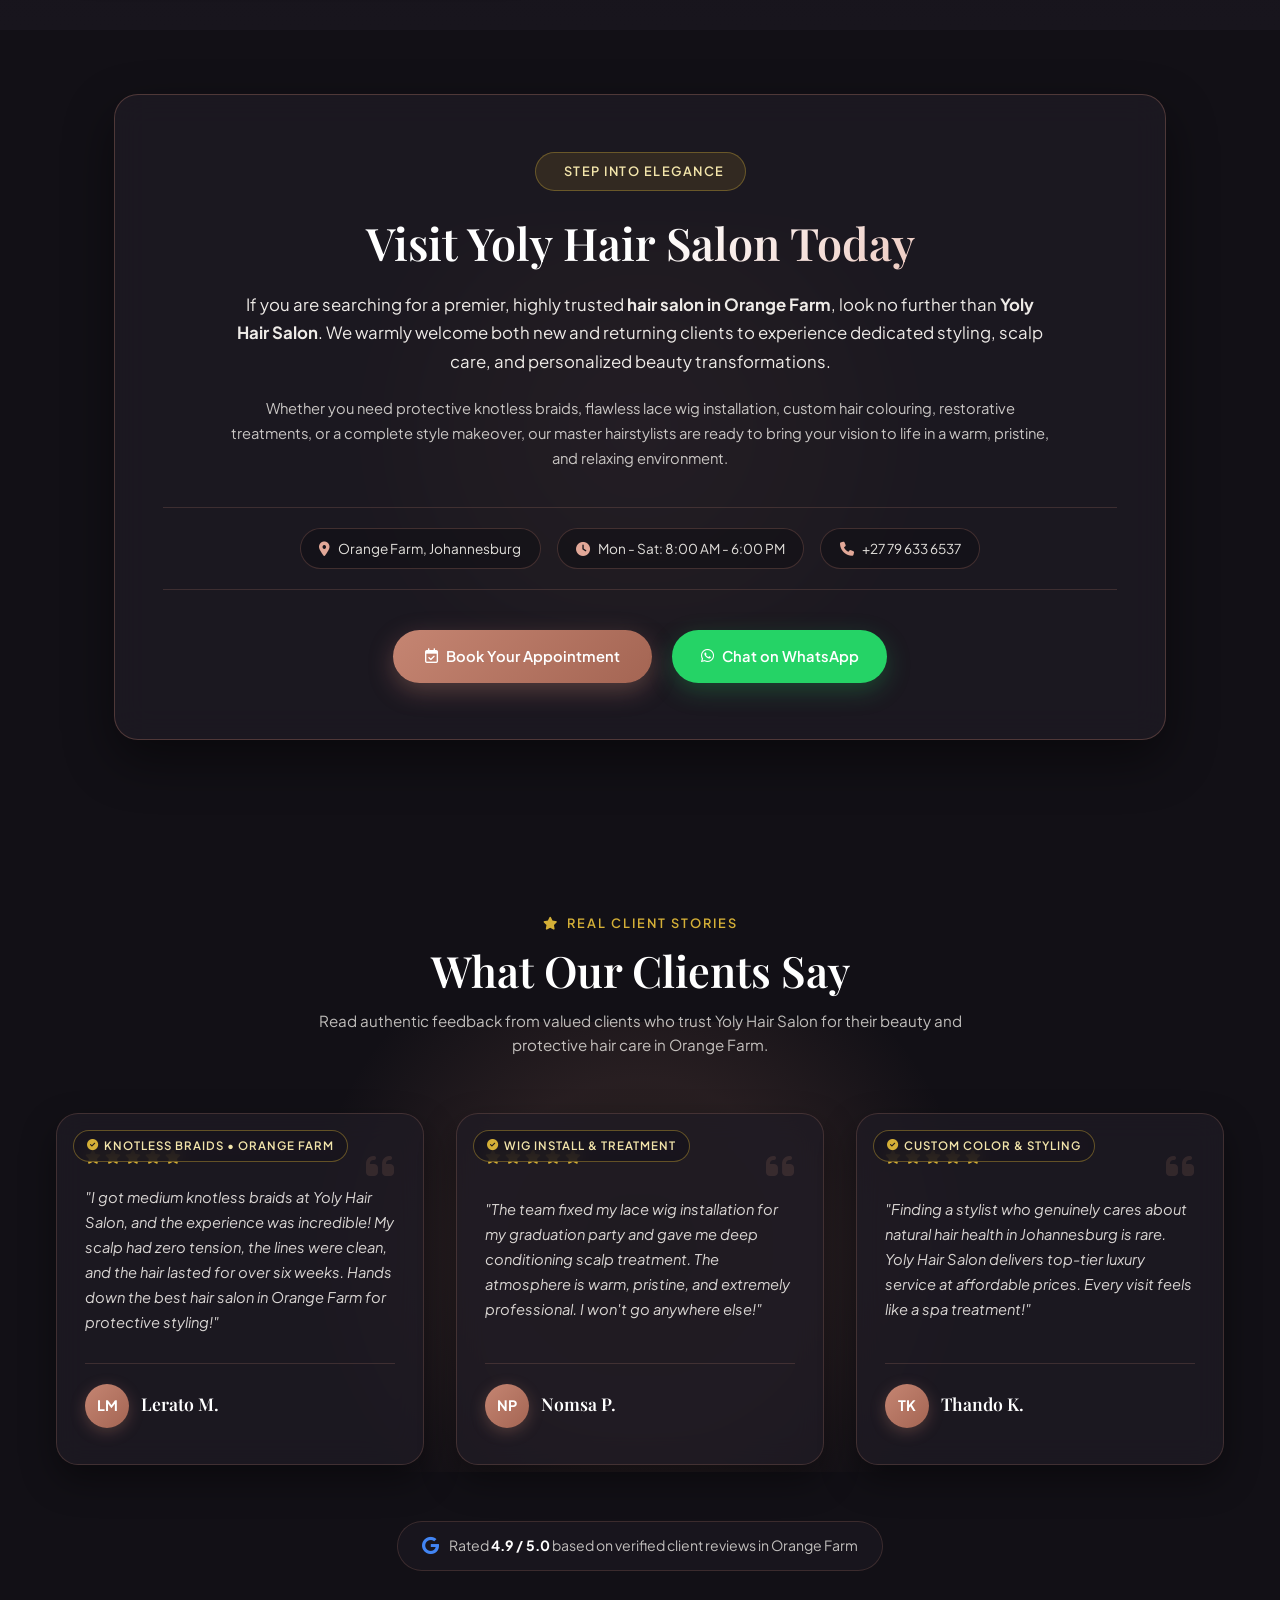
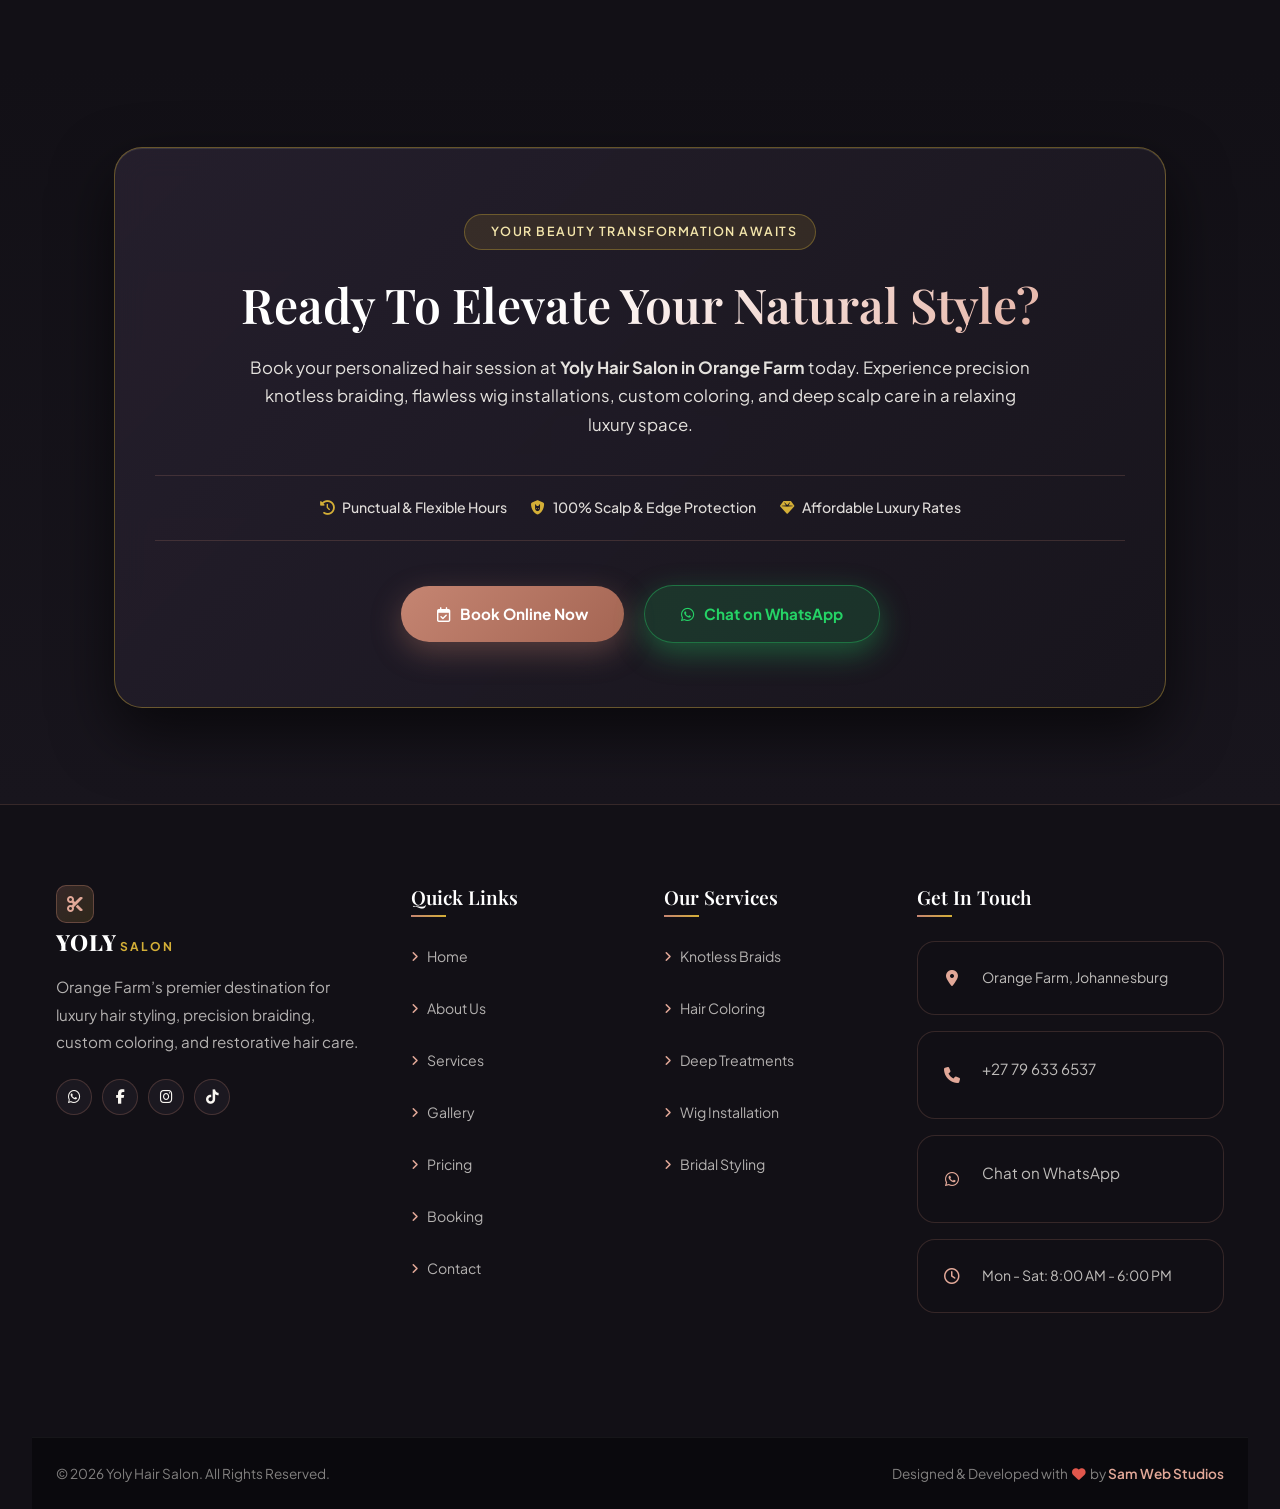
==== commit 4e939245: "restructuring the website" ====
--- a/about.html
+++ b/about.html
@@ -5,398 +5,862 @@
 <meta name="viewport" content="width=device-width, initial-scale=1.0">
 <title>About Our Hair Salon in Orange Farm | Experienced Hair Stylists</title>
 <meta name="description" content="Learn more about our Orange Farm hair salon, our experienced stylists, and our passion for providing quality hair care and beautiful hairstyles.Call us on 079 633 6537">
+
+  <!--Preconnect Links-->
+    <link rel="preconnect" href="https://fonts.googleapis.com">
+    <link rel="preconnect" href="https://fonts.gstatic.com" crossorigin>
+    <link href="https://fonts.googleapis.com/css2?family=Playfair+Display:ital,wght@0,400;0,600;0,700;1,400&family=Plus+Jakarta+Sans:wght@300;400;500;600;700&display=swap" rel="stylesheet">
+    <link rel="stylesheet" href="https://cdnjs.cloudflare.com/ajax/libs/font-awesome/6.4.0/css/all.min.css">
+<link rel="stylesheet" href="style.css">
 <link rel="shortcut icon" href="favicon.ico" type="image/x-icon">
-<link rel="stylesheet" href="style.css">
+
 </head>
 
 <body>
 
-<!-- NAVBAR -->
-<header>
-<nav class="navbar">
-
-    <a href="index.html" class="logo">Yoly Hair Salon</a>
-
-    <ul class="nav-menu">
-        <li><a href="index.html">Home</a></li>
+
+<!-- LUXURY TOP UTILITY BAR -->
+<div class="top-bar">
+    <div class="container top-bar-container">
+
+        <!-- Left: Location & Working Hours -->
+        <div class="top-bar-left">
+            <div class="top-bar-item">
+                <i class="fa-solid fa-location-dot"></i>
+                <span>Orange Farm, Gauteng</span>
+            </div>
+            <div class="top-bar-divider"></div>
+            <div class="top-bar-item">
+                <i class="fa-regular fa-clock"></i>
+                <span>Mon - Sat: 8:00 AM - 6:00 PM</span>
+            </div>
+        </div>
+
+        <!-- Right: Direct Phone, WhatsApp & Social Links -->
+        <div class="top-bar-right">
+            <a href="tel:+27796336537" class="top-bar-link">
+                <i class="fa-solid fa-phone"></i>
+                <span>+27 79 633 6537</span>
+            </a>
+            <a href="https://wa.me/27796336537" target="_blank" class="top-bar-link whatsapp-link">
+                <i class="fa-brands fa-whatsapp"></i>
+                <span>WhatsApp Us</span>
+            </a>
+            
+            <div class="top-bar-divider"></div>
+
+            <div class="top-bar-socials">
+                <a href="https://wa.me/27796336537" target="_blank" aria-label="WhatsApp"><i class="fa-brands fa-whatsapp"></i></a>
+                <a href="#" aria-label="Facebook"><i class="fa-brands fa-facebook-f"></i></a>
+                <a href="#" aria-label="Instagram"><i class="fa-brands fa-instagram"></i></a>
+                <a href="#" aria-label="TikTok"><i class="fa-brands fa-tiktok"></i></a>
+            </div>
+        </div>
+
+    </div>
+</div>
+    <header id="header">
+       <nav class="navbar">
+
+    <!-- Compact Luxury Logo Mark -->
+    <a href="index.html" class="logo">
+        <div class="logo-icon-wrap">
+            <i class="fa-solid fa-scissors"></i>
+        </div>
+        <div class="logo-text">
+            <span class="brand-name">YOLY</span>
+            <span class="brand-sub">SALON</span>
+        </div>
+    </a>
+
+    <!-- Navigation Menu Links -->
+    <ul class="nav-menu" id="nav-menu">
+        <li><a href="index.html" >Home</a></li>
         <li><a href="about.html" class="active">About</a></li>
         <li><a href="services.html">Services</a></li>
         <li><a href="gallery.html">Gallery</a></li>
         <li><a href="pricing.html">Pricing</a></li>
         <li><a href="booking.html">Booking</a></li>
         <li><a href="contact.html">Contact</a></li>
-         
     </ul>
 
-     <div class="nav-buttons">
-   
-    <a href="booking.html" class="nav-btn">Book Now</a>
-</div>
+    <!-- Right Side Actions -->
+    <div class="nav-actions">
+        <a href="booking.html" class="nav-btn">
+            Book Now
+        </a>
+
+        <button class="hamburger" id="hamburger" aria-label="Toggle Navigation">
+            <i class="fa-solid fa-bars"></i>
+        </button>
+    </div>
 
 </nav>
-</header>
-
-<!-- HERO -->
-
+    </header>
+
+<!-- ABOUT HERO SECTION WITH BACKGROUND PICTURE -->
 <section class="about-hero">
-
-    <div class="about-overlay">
-
-        <span>Luxury Hair Care & Beauty</span>
-
-        <h1>About Yoly Hair Salon in Orange Farm</h1>
-
-        <p>
-            Welcome to Yoly Hair Salon, your trusted hair salon in Orange Farm, where beauty, confidence, and exceptional customer service come together. We are passionate about helping every client look and feel their best by providing professional hair care services tailored to their unique style and personality.
-
-            Whether you're looking for stunning braids, a flawless weave installation, hair colouring, treatments, or a fresh new hairstyle, our experienced team is committed to delivering outstanding results using quality products and modern styling techniques.
-
-            Our salon has become a trusted destination for clients throughout Orange Farm who value professionalism, creativity, and affordable hair care.
-        </p>
-
-    </div>
-
+    <div class="container">
+        <div class="about-hero-card">
+
+            <!-- Luxury Badge Tag -->
+            <span class="about-badge">
+                <i class="fa-solid fa-sparkles"></i> Premier Salon Experience
+            </span>
+
+            <!-- Main SEO Heading -->
+            <h1>About Yoly Hair Salon in Orange Farm</h1>
+
+            <!-- Keyword-Rich Paragraph Content -->
+            <p class="about-lead">
+                Welcome to <strong>Yoly Hair Salon</strong>, your premier destination for high-end hair styling and protective care in <strong>Orange Farm, Gauteng</strong>. We believe every client deserves a tailored experience that enhances their natural beauty, boosts confidence, and leaves their hair healthy and vibrant.
+            </p>
+
+            <p class="about-body">
+                Our master stylists specialize in precision knotless braids, flawless lace front wig installations, custom hair coloring, balayage, and deep restorative scalp treatments. By combining modern styling techniques with trusted salon-grade products, we deliver long-lasting, show-stopping results for every occasion—from everyday glam to weddings and graduation celebrations across Orange Farm and surrounding areas.
+            </p>
+
+            <!-- Key Feature Badges Grid -->
+            <div class="about-stats-row">
+                <div class="about-stat-item">
+                    <i class="fa-solid fa-shield-halved"></i>
+                    <div>
+                        <strong>Certified Stylists</strong>
+                        <span>Master Braiders & Colorists</span>
+                    </div>
+                </div>
+                <div class="about-stat-item">
+                    <i class="fa-solid fa-gem"></i>
+                    <div>
+                        <strong>Premium Care</strong>
+                        <span>Nourishing Hair Products</span>
+                    </div>
+                </div>
+                <div class="about-stat-item">
+                    <i class="fa-solid fa-heart"></i>
+                    <div>
+                        <strong>Client Loved</strong>
+                        <span>500+ Happy Customers</span>
+                    </div>
+                </div>
+            </div>
+
+            <!-- Integrated Call-to-Action Banner -->
+            <div class="about-cta-banner">
+                <div class="cta-banner-text">
+                    <h3>Ready to Elevate Your Style?</h3>
+                    <p>Book your personalized hair appointment or reach out for a consultation today.</p>
+                </div>
+                <div class="cta-banner-actions">
+                    <a href="booking.html" class="btn-about-primary">
+                        <i class="fa-regular fa-calendar-check"></i> Book Appointment
+                    </a>
+                    <a href="https://wa.me/27796336537" target="_blank" class="btn-about-whatsapp">
+                        <i class="fa-brands fa-whatsapp"></i> WhatsApp Us
+                    </a>
+                </div>
+            </div>
+
+        </div>
+    </div>
 </section>
-
-<!-- ABOUT INTRO -->
-
+<!-- STATS COUNTER SECTION -->
+<section class="stats-section">
+    <div class="container">
+        <div class="stats-grid">
+
+            <!-- STAT 1: HAPPY CLIENTS -->
+            <div class="stat-card">
+                <div class="stat-icon">
+                    <i class="fa-solid fa-users"></i>
+                </div>
+                <div class="stat-info">
+                    <h2 class="stat-number"><span class="counter" data-target="500">0</span>+</h2>
+                    <p class="stat-label">Happy Clients</p>
+                </div>
+            </div>
+
+            <!-- STAT 2: YEARS EXPERIENCE -->
+            <div class="stat-card">
+                <div class="stat-icon">
+                    <i class="fa-solid fa-award"></i>
+                </div>
+                <div class="stat-info">
+                    <h2 class="stat-number"><span class="counter" data-target="5">0</span>+</h2>
+                    <p class="stat-label">Years Experience</p>
+                </div>
+            </div>
+
+            <!-- STAT 3: HAIR SERVICES -->
+            <div class="stat-card">
+                <div class="stat-icon">
+                    <i class="fa-solid fa-scissors"></i>
+                </div>
+                <div class="stat-info">
+                    <h2 class="stat-number"><span class="counter" data-target="20">0</span>+</h2>
+                    <p class="stat-label">Luxury Services</p>
+                </div>
+            </div>
+
+            <!-- STAT 4: SATISFACTION RATE -->
+            <div class="stat-card">
+                <div class="stat-icon">
+                    <i class="fa-solid fa-star"></i>
+                </div>
+                <div class="stat-info">
+                    <h2 class="stat-number"><span class="counter" data-target="98">0</span>%</h2>
+                    <p class="stat-label">Satisfaction Rate</p>
+                </div>
+            </div>
+
+        </div>
+    </div>
+</section>
+
+<!-- ABOUT INTRO / WHO WE ARE SECTION -->
 <section class="about-intro">
-
-    <div class="about-image">
-        <img src="images/home-about.webp" loading="lazy" alt="About-hero-background">
-    </div>
-
-    <div class="about-text">
-
-        <h2>Who We Are</h2>
-
-        <p>
-            Yoly Hair Salon is more than a beauty salon.
-            We are a destination for confidence, elegance,
-            self-expression and transformation.
-        </p>
-
-        <p>
-            Located in Orange Farm, Johannesburg,
-            we proudly provide professional hair care
-            services to clients seeking quality,
-            creativity and exceptional customer service.
-        </p>
-
-        <p>
-            Every hairstyle is created with attention to
-            detail, ensuring that every client leaves
-            feeling empowered and beautiful.
-        </p>
-
-    </div>
-
+    <div class="container">
+        <div class="about-intro-grid">
+
+            <!-- LEFT COLUMN: IMAGE WITH GLASS BADGE -->
+            <div class="about-image-wrapper">
+                <div class="about-image-card">
+                    <img src="images/home-about.webp" loading="lazy" alt="Yoly Hair Salon Stylist at Work in Orange Farm">
+                    <div class="image-overlay-gradient"></div>
+                </div>
+                <!-- Floating Experience Badge -->
+                <div class="floating-experience-badge">
+                    <i class="fa-solid fa-crown"></i>
+                    <div>
+                        <strong>5+ Years</strong>
+                        <span>Of Beauty Excellence</span>
+                    </div>
+                </div>
+            </div>
+
+            <!-- RIGHT COLUMN: CONTENT & FEATURES -->
+            <div class="about-text-content">
+                
+                <span class="sub-title">
+                    <i class="fa-solid fa-sparkles"></i> Who We Are
+                </span>
+
+                <h2>Orange Farm’s Destination for Confidence & Transformation</h2>
+
+                <p class="intro-lead">
+                    At <strong>Yoly Hair Salon</strong>, we believe hair care is an empowering form of self-expression. Located in the heart of <strong>Orange Farm, Johannesburg</strong>, our boutique salon combines artful creativity with specialized hair wellness to deliver looks that elevate your natural elegance.
+                </p>
+
+                <p class="intro-body">
+                    From meticulous <strong>knotless braids</strong> and seamless <strong>lace wig installations</strong> to vibrant custom color and deep conditioning treatments, our passion lies in precision craft. We prioritize hair health at every step, using only premium products that protect your natural crown while achieving flawless, long-lasting results.
+                </p>
+
+                <!-- Key Brand Values Checklist -->
+                <ul class="about-features-list">
+                    <li>
+                        <div class="feature-icon"><i class="fa-solid fa-check"></i></div>
+                        <span><strong>Tailored Consultations:</strong> Custom styles matched to your scalp care needs and lifestyle.</span>
+                    </li>
+                    <li>
+                        <div class="feature-icon"><i class="fa-solid fa-check"></i></div>
+                        <span><strong>Protective Hair Styling:</strong> Techniques that preserve hair growth, density, and edge vitality.</span>
+                    </li>
+                    <li>
+                        <div class="feature-icon"><i class="fa-solid fa-check"></i></div>
+                        <span><strong>Sanitized & Luxurious Space:</strong> Relaxing, high-hygiene atmosphere designed for comfort.</span>
+                    </li>
+                </ul>
+
+                <!-- Action Button Row -->
+                <div class="about-action-row">
+                    <a href="services.html" class="btn-intro-primary">
+                        Explore Our Services <i class="fa-solid fa-arrow-right"></i>
+                    </a>
+                    <a href="booking.html" class="btn-intro-secondary">
+                        Book Appointment
+                    </a>
+                </div>
+
+            </div>
+
+        </div>
+    </div>
 </section>
 
-<!-- MISSION VISION -->
-
+
+<!-- MISSION & VISION SECTION -->
 <section class="mission-section">
-
-    <div class="mission-card">
-        <h2>Our Mission</h2>
-
-        <p>
-            Our mission is to become the leading hair salon in Orange Farm by providing professional hair services in a clean, friendly, and welcoming environment. <br><br>
-
-<h5>We Strive to:</h5> <br>
-            <ul>
-                <li>Deliver exceptional customer service.</li>
-                <li>Create hairstyles that boost confidence.</li>
-                <li>Promote healthy hair through quality treatments.</li>
-                <li>Stay updated with the latest beauty and hair trends.</li>
-                <li>Offer affordable prices without compromising on quality</li>
-            </ul> <br>
-            Every appointment is an opportunity for us to make our clients feel beautiful, valued, and confident.
-        </p>
-    </div>
-
-    <div class="mission-card">
-        <h2>Our Vision</h2>
-
-        <p>
-            To become one of South Africa’s most trusted beauty and hair care brands, recognized for innovation, excellence, creativity, and customer satisfaction. We are committed to delivering luxury hair styling, professional braiding, advanced coloring techniques, nourishing treatments, and personalized beauty services that empower our clients with confidence, elegance, and style. By combining skilled stylists, premium products, and modern trends, Yoly Hair Salon strives to set the standard for affordable luxury, exceptional service, and lasting beauty experiences.
-        </p>
-    </div>
-
+    <div class="container">
+        
+        <!-- SECTION HEADER -->
+        <div class="section-header">
+            <span class="sub-title">
+                <i class="fa-solid fa-compass"></i> Driven By Excellence
+            </span>
+            <h2>Our Mission & Core Vision</h2>
+            <p>Empowering the Orange Farm community through world-class hair artistry, scalp care, and affordable luxury.</p>
+        </div>
+
+        <div class="mission-grid">
+            
+            <!-- LEFT COLUMN: FEATURED IMAGE WITH LUXURY BADGE -->
+            <div class="mission-image-col">
+                <div class="mission-image-card">
+                    <img src="images/about-hero.jpg" loading="lazy" alt="Yoly Hair Salon Luxury Styling Experience in Orange Farm">
+                    <div class="mission-image-overlay"></div>
+                </div>
+                <!-- Floating Glass Accent Badge -->
+                <div class="mission-accent-badge">
+                    <i class="fa-solid fa-gem"></i>
+                    <div>
+                        <strong>Uncompromised Quality</strong>
+                        <span>Healthy Hair & Scalp First</span>
+                    </div>
+                </div>
+            </div>
+
+            <!-- RIGHT COLUMN: MISSION & VISION STACKED CARDS -->
+            <div class="mission-content-col">
+
+                <!-- MISSION CARD -->
+                <div class="mission-card">
+                    <div class="mission-card-header">
+                        <div class="mission-icon">
+                            <i class="fa-solid fa-bullseye"></i>
+                        </div>
+                        <h2>Our Mission</h2>
+                    </div>
+                    
+                    <p class="mission-desc">
+                        Our mission is to remain the leading choice for professional hair styling and protective hair care in <strong>Orange Farm, Gauteng</strong>. We provide an inviting, hygienic, and relaxing environment where every client receives world-class styling tailored to their personal beauty goals.
+                    </p>
+
+                    <span class="strive-title">How We Fulfill Our Mission:</span>
+                    <ul class="mission-list">
+                        <li>
+                            <i class="fa-solid fa-circle-check"></i>
+                            <span><strong>Exceptional Hospitality:</strong> Delivering attentive, warm, and professional client care.</span>
+                        </li>
+                        <li>
+                            <i class="fa-solid fa-circle-check"></i>
+                            <span><strong>Protective Hair Health:</strong> Promoting growth and scalp care through deep conditioning treatments.</span>
+                        </li>
+                        <li>
+                            <i class="fa-solid fa-circle-check"></i>
+                            <span><strong>Modern Artistry:</strong> Staying ahead with trending knotless braiding, custom wigs, and color.</span>
+                        </li>
+                        <li>
+                            <i class="fa-solid fa-circle-check"></i>
+                            <span><strong>Affordable Luxury:</strong> Transparent, competitive pricing without compromising on salon quality.</span>
+                        </li>
+                    </ul>
+                </div>
+
+                <!-- VISION CARD -->
+                <div class="mission-card vision-card">
+                    <div class="mission-card-header">
+                        <div class="mission-icon vision-icon">
+                            <i class="fa-solid fa-eye"></i>
+                        </div>
+                        <h2>Our Vision</h2>
+                    </div>
+
+                    <p class="mission-desc">
+                        To expand <strong>Yoly Hair Salon</strong> into one of South Africa’s most celebrated beauty brands, recognized for innovation, trendsetting styling, and outstanding customer loyalty. 
+                    </p>
+                    <p class="mission-desc-sub">
+                        By pairing certified master stylists with salon-grade protective products, we aim to set the gold standard for accessible luxury, empowering women across Johannesburg with confidence, elegance, and effortless beauty.
+                    </p>
+                </div>
+
+            </div>
+
+        </div>
+    </div>
 </section>
 
-<!-- VALUES -->
-
-<section class="values">
-
-    <div class="section-title">
-        <h2>Our Core Values</h2>
-    </div>
-
-    <div class="value-grid">
-
-        <div class="value-card">
-            <h3>Professionalism</h3>
-            <p>
-                Every client receives expert service from
-                trained beauty professionals.
+<!-- CORE VALUES SECTION -->
+<section class="values-section">
+    <div class="container">
+        
+        <!-- SECTION HEADER -->
+        <div class="section-header">
+            <span class="sub-title">
+                <i class="fa-solid fa-gem"></i> What Sets Us Apart
+            </span>
+            <h2>Our Core Values</h2>
+            <p>The foundational principles guiding every braiding session, wig installation, and hair treatment at Yoly Hair Salon in Orange Farm.</p>
+        </div>
+
+        <!-- 4-CARD GRID -->
+        <div class="value-grid">
+
+            <!-- VALUE CARD 1 -->
+            <div class="value-card">
+                <div class="value-icon-box">
+                    <i class="fa-solid fa-award"></i>
+                </div>
+                <h3>Professionalism</h3>
+                <p>
+                    Every client receives dedicated care from certified master stylists, ensuring punctual appointments, strict hygiene standards, and expert hair advice in Orange Farm.
+                </p>
+                <div class="card-accent-line"></div>
+            </div>
+
+            <!-- VALUE CARD 2 -->
+            <div class="value-card">
+                <div class="value-icon-box">
+                    <i class="fa-solid fa-wand-magic-sparkles"></i>
+                </div>
+                <h3>Creativity & Artistry</h3>
+                <p>
+                    From intricate knotless braids to custom hair coloring and modern wig styling, we translate trending hair techniques into personalized looks tailored to you.
+                </p>
+                <div class="card-accent-line"></div>
+            </div>
+
+            <!-- VALUE CARD 3 -->
+            <div class="value-card">
+                <div class="value-icon-box">
+                    <i class="fa-solid fa-crown"></i>
+                </div>
+                <h3>Uncompromising Quality</h3>
+                <p>
+                    We strictly use salon-grade nourishing products and scalp-safe techniques to maintain your natural hair health, edge integrity, and long-lasting shine.
+                </p>
+                <div class="card-accent-line"></div>
+            </div>
+
+            <!-- VALUE CARD 4 -->
+            <div class="value-card">
+                <div class="value-icon-box">
+                    <i class="fa-solid fa-heart-pulse"></i>
+                </div>
+                <h3>Client-Centric Care</h3>
+                <p>
+                    We prioritize transparent pricing and warm hospitality, building genuine, lasting relationships with every client who walks through our doors.
+                </p>
+                <div class="card-accent-line"></div>
+            </div>
+
+        </div>
+    </div>
+</section>
+
+
+<!-- WHY CHOOSE US SECTION -->
+<section class="why-us-section">
+    <div class="container">
+        
+        <!-- SECTION HEADER -->
+        <div class="section-header">
+            <span class="sub-title">
+                <i class="fa-solid fa-crown"></i> The Yoly Difference
+            </span>
+            <h2>Why Choose Yoly Hair Salon?</h2>
+            <p>Experience premier hair care, precision artistry, and unmatched hospitality right here in Orange Farm.</p>
+        </div>
+
+        <div class="why-us-grid">
+
+            <!-- LEFT FEATURED HIGHLIGHT BANNER -->
+            <div class="why-featured-card">
+                <div class="featured-badge">
+                    <i class="fa-solid fa-shield-halved"></i>
+                    <span>Trusted Salon in Orange Farm</span>
+                </div>
+                <h3>Elevating Hair Care Into a Luxury Experience</h3>
+                <p>
+                    From the moment you step through our doors, we prioritize your comfort, natural hair health, and personal style. Discover why hundreds of clients across Orange Farm choose us for their everyday glam and special occasions.
+                </p>
+                
+                <div class="featured-stats-list">
+                    <div class="stat-mini">
+                        <strong>100%</strong>
+                        <span>Satisfaction Focused</span>
+                    </div>
+                    <div class="stat-mini-divider"></div>
+                    <div class="stat-mini">
+                        <strong>500+</strong>
+                        <span>Happy Clients</span>
+                    </div>
+                </div>
+
+                <a href="booking.html" class="btn-why-featured">
+                    <i class="fa-regular fa-calendar-check"></i> Book Your Visit
+                </a>
+            </div>
+
+            <!-- RIGHT 2x2 ADVANTAGE CARDS -->
+            <div class="why-cards-container">
+
+                <!-- CARD 1 -->
+                <div class="why-card">
+                    <div class="why-icon-box">
+                        <i class="fa-solid fa-user-check"></i>
+                    </div>
+                    <div class="why-card-content">
+                        <h3>Master Stylists & Braiders</h3>
+                        <p>
+                            Our team consists of highly skilled beauty experts specializing in precision knotless braiding, seamless wig installations, custom coloring, and protective hair care.
+                        </p>
+                    </div>
+                </div>
+
+                <!-- CARD 2 -->
+                <div class="why-card">
+                    <div class="why-icon-box">
+                        <i class="fa-solid fa-bottle-droplet"></i>
+                    </div>
+                    <div class="why-card-content">
+                        <h3>Salon-Grade Nourishing Products</h3>
+                        <p>
+                            We exclusively use high-quality, scalp-safe oils, moisture-rich conditioners, and premium styling gels that lock in hydration and protect your natural edges.
+                        </p>
+                    </div>
+                </div>
+
+                <!-- CARD 3 -->
+                <div class="why-card">
+                    <div class="why-icon-box">
+                        <i class="fa-solid fa-tags"></i>
+                    </div>
+                    <div class="why-card-content">
+                        <h3>Transparent, Affordable Rates</h3>
+                        <p>
+                            Get red-carpet-worthy hairstyles without the high price tag. We offer competitive, transparent pricing with zero hidden fees for all salon treatments.
+                        </p>
+                    </div>
+                </div>
+
+                <!-- CARD 4 -->
+                <div class="why-card">
+                    <div class="why-icon-box">
+                        <i class="fa-solid fa-couch"></i>
+                    </div>
+                    <div class="why-card-content">
+                        <h3>Clean & Relaxing Atmosphere</h3>
+                        <p>
+                            Enjoy a boutique salon experience designed for relaxation. Our hygienic, welcoming environment ensures a soothing escape while we craft your look.
+                        </p>
+                    </div>
+                </div>
+
+            </div>
+
+        </div>
+
+    </div>
+</section>
+
+<!-- VISIT SALON CTA SECTION -->
+<section class="visit-salon">
+    <!-- Glowing background accent overlay -->
+    <div class="visit-glow"></div>
+
+    <div class="container">
+        <div class="visit-card">
+
+            <!-- Luxury Badge -->
+            <span class="visit-badge">
+                <i class="fa-solid fa-sparkles"></i> Step Into Elegance
+            </span>
+
+            <h2>Visit Yoly Hair Salon Today</h2>
+
+            <p class="visit-lead">
+                If you are searching for a premier, highly trusted <strong>hair salon in Orange Farm</strong>, look no further than <strong>Yoly Hair Salon</strong>. We warmly welcome both new and returning clients to experience dedicated styling, scalp care, and personalized beauty transformations.
             </p>
-        </div>
-
-        <div class="value-card">
-            <h3>Creativity</h3>
-            <p>
-                Modern trends and innovative styling
-                techniques tailored to your needs.
+
+            <p class="visit-body">
+                Whether you need protective knotless braids, flawless lace wig installation, custom hair colouring, restorative treatments, or a complete style makeover, our master hairstylists are ready to bring your vision to life in a warm, pristine, and relaxing environment.
             </p>
-        </div>
-
-        <div class="value-card">
-            <h3>Excellence</h3>
-            <p>
-                We strive to exceed expectations in every service.
+
+            <!-- Quick Info Pills -->
+            <div class="visit-info-pills">
+                <div class="visit-pill">
+                    <i class="fa-solid fa-location-dot"></i>
+                    <span>Orange Farm, Johannesburg</span>
+                </div>
+                <div class="visit-pill">
+                    <i class="fa-solid fa-clock"></i>
+                    <span>Mon - Sat: 8:00 AM - 6:00 PM</span>
+                </div>
+                <div class="visit-pill">
+                    <i class="fa-solid fa-phone"></i>
+                    <span>+27 79 633 6537</span>
+                </div>
+            </div>
+
+            <!-- Dual Action Buttons -->
+            <div class="visit-actions">
+                <a href="booking.html" class="visit-btn-primary">
+                    <i class="fa-regular fa-calendar-check"></i> Book Your Appointment
+                </a>
+                <a href="https://wa.me/27796336537" target="_blank" class="visit-btn-whatsapp">
+                    <i class="fa-brands fa-whatsapp"></i> Chat on WhatsApp
+                </a>
+            </div>
+
+        </div>
+    </div>
+</section>
+
+<!-- CLIENT TESTIMONIALS SECTION -->
+<section class="testimonials-section">
+    <!-- Glowing Accent Background Overlay -->
+    <div class="testimonials-glow"></div>
+
+    <div class="container">
+        
+        <!-- SECTION HEADER -->
+        <div class="section-header">
+            <span class="sub-title">
+                <i class="fa-solid fa-star"></i> Real Client Stories
+            </span>
+            <h2>What Our Clients Say</h2>
+            <p>Read authentic feedback from valued clients who trust Yoly Hair Salon for their beauty and protective hair care in Orange Farm.</p>
+        </div>
+
+        <!-- 3-CARD TESTIMONIAL GRID -->
+        <div class="testimonial-grid">
+
+            <!-- TESTIMONIAL 1 -->
+            <div class="testimonial-card">
+                <div class="card-quote-icon">
+                    <i class="fa-solid fa-quote-left"></i>
+                </div>
+                
+                <div class="star-rating">
+                    <i class="fa-solid fa-star"></i>
+                    <i class="fa-solid fa-star"></i>
+                    <i class="fa-solid fa-star"></i>
+                    <i class="fa-solid fa-star"></i>
+                    <i class="fa-solid fa-star"></i>
+                </div>
+
+                <p class="testimonial-text">
+                    "I got medium knotless braids at Yoly Hair Salon, and the experience was incredible! My scalp had zero tension, the lines were clean, and the hair lasted for over six weeks. Hands down the best hair salon in Orange Farm for protective styling!"
+                </p>
+
+                <div class="client-info">
+                    <div class="client-avatar">
+                        <span>LM</span>
+                    </div>
+                    <div class="client-details">
+                        <h3>Lerato M.</h3>
+                        <span class="service-tag"><i class="fa-solid fa-circle-check"></i> Knotless Braids • Orange Farm</span>
+                    </div>
+                </div>
+            </div>
+
+            <!-- TESTIMONIAL 2 -->
+            <div class="testimonial-card">
+                <div class="card-quote-icon">
+                    <i class="fa-solid fa-quote-left"></i>
+                </div>
+
+                <div class="star-rating">
+                    <i class="fa-solid fa-star"></i>
+                    <i class="fa-solid fa-star"></i>
+                    <i class="fa-solid fa-star"></i>
+                    <i class="fa-solid fa-star"></i>
+                    <i class="fa-solid fa-star"></i>
+                </div>
+
+                <p class="testimonial-text">
+                    "The team fixed my lace wig installation for my graduation party and gave me deep conditioning scalp treatment. The atmosphere is warm, pristine, and extremely professional. I won't go anywhere else!"
+                </p>
+
+                <div class="client-info">
+                    <div class="client-avatar">
+                        <span>NP</span>
+                    </div>
+                    <div class="client-details">
+                        <h3>Nomsa P.</h3>
+                        <span class="service-tag"><i class="fa-solid fa-circle-check"></i> Wig Install & Treatment</span>
+                    </div>
+                </div>
+            </div>
+
+            <!-- TESTIMONIAL 3 -->
+            <div class="testimonial-card">
+                <div class="card-quote-icon">
+                    <i class="fa-solid fa-quote-left"></i>
+                </div>
+
+                <div class="star-rating">
+                    <i class="fa-solid fa-star"></i>
+                    <i class="fa-solid fa-star"></i>
+                    <i class="fa-solid fa-star"></i>
+                    <i class="fa-solid fa-star"></i>
+                    <i class="fa-solid fa-star"></i>
+                </div>
+
+                <p class="testimonial-text">
+                    "Finding a stylist who genuinely cares about natural hair health in Johannesburg is rare. Yoly Hair Salon delivers top-tier luxury service at affordable prices. Every visit feels like a spa treatment!"
+                </p>
+
+                <div class="client-info">
+                    <div class="client-avatar">
+                        <span>TK</span>
+                    </div>
+                    <div class="client-details">
+                        <h3>Thando K.</h3>
+                        <span class="service-tag"><i class="fa-solid fa-circle-check"></i> Custom Color & Styling</span>
+                    </div>
+                </div>
+            </div>
+
+        </div>
+
+        <!-- Google Review CTA Banner -->
+        <div class="reviews-footer-note">
+            <i class="fa-brands fa-google"></i>
+            <span>Rated <strong>4.9 / 5.0</strong> based on verified client reviews in Orange Farm</span>
+        </div>
+
+    </div>
+</section>
+
+<!-- ABOUT CTA SECTION -->
+<section class="about-cta-section">
+    <!-- Glowing Accent Background Overlay -->
+    <div class="cta-glow"></div>
+
+    <div class="container">
+        <div class="cta-card">
+
+            <!-- Luxury Badge -->
+            <span class="cta-badge">
+                <i class="fa-solid fa-sparkles"></i> Your Beauty Transformation Awaits
+            </span>
+
+            <!-- Main SEO Heading -->
+            <h2>Ready To Elevate Your Natural Style?</h2>
+
+            <!-- Micro-Copy Text -->
+            <p class="cta-lead">
+                Book your personalized hair session at <strong>Yoly Hair Salon in Orange Farm</strong> today. Experience precision knotless braiding, flawless wig installations, custom coloring, and deep scalp care in a relaxing luxury space.
             </p>
-        </div>
-
-        <div class="value-card">
-            <h3>Customer Care</h3>
-            <p>
-                Building lasting relationships through trust
-                and outstanding service.
-            </p>
-        </div>
-
-    </div>
-
+
+            <!-- Key Feature Quick Badges -->
+            <div class="cta-features">
+                <div class="cta-feature-item">
+                    <i class="fa-solid fa-clock-rotate-left"></i>
+                    <span>Punctual & Flexible Hours</span>
+                </div>
+                <div class="cta-feature-item">
+                    <i class="fa-solid fa-shield-cat"></i>
+                    <span>100% Scalp & Edge Protection</span>
+                </div>
+                <div class="cta-feature-item">
+                    <i class="fa-solid fa-gem"></i>
+                    <span>Affordable Luxury Rates</span>
+                </div>
+            </div>
+
+            <!-- Dual Action Buttons -->
+            <div class="cta-actions">
+                <a href="booking.html" class="btn-cta-primary">
+                    <i class="fa-regular fa-calendar-check"></i> Book Online Now
+                </a>
+                <a href="https://wa.me/27796336537" target="_blank" class="btn-cta-whatsapp">
+                    <i class="fa-brands fa-whatsapp"></i> Chat on WhatsApp
+                </a>
+            </div>
+
+        </div>
+    </div>
 </section>
 
-<!-- TIMELINE -->
-
-<section class="timeline">
-
-    <h2>Our Journey</h2>
-
-    <div class="timeline-container">
-
-        <div class="timeline-box">
-            <h3>2020</h3>
-            <p>Yoly Hair Salon was established.</p>
-        </div>
-
-        <div class="timeline-box">
-            <h3>2022</h3>
-            <p>Expanded our range of beauty services.</p>
-        </div>
-
-        <div class="timeline-box">
-            <h3>2024</h3>
-            <p>Reached over 500 satisfied clients.</p>
-        </div>
-
-        <div class="timeline-box">
-            <h3>2026</h3>
-            <p>Continuing to transform beauty every day.</p>
-        </div>
-
-    </div>
-
-</section>
-
-<!-- WHY US -->
-
-<section class="why-us">
-
-    <div class="section-title">
-        <h2>Why Choose Yoly Hair Salon?</h2>
-    </div>
-
-    <div class="why-grid">
-
-        <div class="why-card">
-            <h3>Experienced Stylists</h3>
-            <p>Professional beauty experts with years of experience.</p>
-        </div>
-
-        <div class="why-card">
-            <h3>Premium Products</h3>
-            <p>Quality products that protect and nourish your hair.</p>
-        </div>
-
-        <div class="why-card">
-            <h3>Affordable Pricing</h3>
-            <p>Luxury beauty services at competitive prices.</p>
-        </div>
-
-        <div class="why-card">
-            <h3>Relaxing Environment</h3>
-            <p>Comfortable and welcoming salon atmosphere.</p>
-        </div>
-
-    </div>
-
-</section>
-<section class="visit-salon">
-
-    <div class="visit-content">
-
-        <h2>Visit Yoly Hair Salon Today</h2>
-
-        <p>
-            If you're searching for a trusted <strong>hair salon in Orange Farm</strong>,
-            look no further than <strong>Yoly Hair Salon</strong>. We welcome both new
-            and returning clients and look forward to helping you achieve the hairstyle
-            you've always wanted.
-        </p>
-
-        <p>
-            Whether you're looking for braids, weave installation, hair colouring,
-            treatments, natural hair care, or a complete makeover, our experienced
-            hairstylists are here to provide professional service in a friendly and
-            relaxing environment.
-        </p>
-
-        <p>
-            <strong>Book your appointment today</strong> and discover why so many clients
-            choose <strong>Yoly Hair Salon</strong> for professional hair care in
-            <strong>Orange Farm</strong>.
-        </p>
-
-        <a href="booking.html" class="visit-btn">Book Your Appointment</a>
-
-    </div>
-
-</section>
-
-<!-- STATS -->
-
-<section class="stats-section">
-
-    <div class="stat">
-        <h2>500+</h2>
-        <p>Happy Clients</p>
-    </div>
-
-    <div class="stat">
-        <h2>5+</h2>
-        <p>Years Experience</p>
-    </div>
-
-    <div class="stat">
-        <h2>20+</h2>
-        <p>Hair Services</p>
-    </div>
-
-    <div class="stat">
-        <h2>98%</h2>
-        <p>Client Satisfaction</p>
-    </div>
-
-</section>
-
-<!-- TESTIMONIALS -->
-
-<section class="testimonials">
-
-    <h2>Client Testimonials</h2>
-
-    <div class="testimonial-grid">
-
-        <div class="testimonial-card">
-            <p>
-                "Absolutely amazing service and beautiful hairstyles.
-                Highly recommended."
-            </p>
-            <h3>- Lerato M</h3>
-        </div>
-
-        <div class="testimonial-card">
-            <p>
-                "Professional staff and excellent customer service."
-            </p>
-            <h3>- Nomsa P</h3>
-        </div>
-
-        <div class="testimonial-card">
-            <p>
-                "Best salon experience I've had in years."
-            </p>
-            <h3>- Thando K</h3>
-        </div>
-
-    </div>
-
-</section>
-
-<!-- CTA -->
-
-<section class="about-cta">
-
-    <h2>Ready To Transform Your Look?</h2>
-
-    <p>
-        Book your appointment today and experience
-        premium beauty services.
-    </p>
-
-    <a href="booking.html" class="cta-btn">
-        Book Appointment
-    </a>
-
-</section>
-
 <footer class="footer">
-
-    <div class="footer-container">
-
-        <!-- BRAND -->
-        <div class="footer-box">
-            <h2>Yoly Hair Salon</h2>
-            <p>
-                Luxury hair styling, braiding, coloring and beauty treatments.
-                We bring out your beauty and confidence.
-            </p>
-        </div>
-
-        <!-- QUICK LINKS -->
-        <div class="footer-box">
-            <h3>Quick Links</h3>
-            <a href="index.html">Home</a>
-            <a href="about.html">About</a>
-            <a href="services.html">Services</a>
-            <a href="gallery.html">Gallery</a>
-            <a href="pricing.html">Pricing</a>
-            <a href="booking.html">Booking</a>
-            <a href="contact.html">Contact</a>
+    <div class="container">
+        <div class="footer-container">
             
-        </div>
-
-        <!-- SERVICES -->
-        <div class="footer-box">
-            <h3>Our Services</h3>
-            <a href="services.html">Braiding</a>
-            <a href="services.html">Hair Coloring</a>
-            <a href="services.html">Hair Treatment</a>
-            <a href="services.html">Wig Installation</a>
-            <a href="services.html">Bridal Styling</a>
-        </div>
-
-        <!-- CONTACT -->
-        <div class="footer-box">
-            <h2>Contact Us</h2>
-            <p>📍Orange Farm, Johannesburg</p>
-            <p>📞 +27 79 633 6537</p>
-    
-        </div>
-
+            <!-- BRAND COLUMN -->
+            <div class="footer-box footer-brand">
+                <a href="index.html" class="footer-logo">
+                    <div class="logo-icon-wrap">
+                        <i class="fa-solid fa-scissors"></i>
+                    </div>
+                    <div class="logo-text">
+                        <span class="brand-name">YOLY</span>
+                        <span class="brand-sub">SALON</span>
+                    </div>
+                </a>
+                <p class="brand-desc">
+                    Orange Farm’s premier destination for luxury hair styling, precision braiding, custom coloring, and restorative hair care.
+                </p>
+                <div class="footer-socials">
+                    <a href="https://wa.me/27796336537" target="_blank" aria-label="WhatsApp"><i class="fa-brands fa-whatsapp"></i></a>
+                    <a href="#" aria-label="Facebook"><i class="fa-brands fa-facebook-f"></i></a>
+                    <a href="#" aria-label="Instagram"><i class="fa-brands fa-instagram"></i></a>
+                    <a href="#" aria-label="TikTok"><i class="fa-brands fa-tiktok"></i></a>
+                </div>
+            </div>
+
+            <!-- QUICK LINKS COLUMN -->
+            <div class="footer-box">
+                <h3>Quick Links</h3>
+                <ul class="footer-links">
+                    <li><a href="index.html"><i class="fa-solid fa-angle-right"></i> Home</a></li>
+                    <li><a href="about.html"><i class="fa-solid fa-angle-right"></i> About Us</a></li>
+                    <li><a href="services.html"><i class="fa-solid fa-angle-right"></i> Services</a></li>
+                    <li><a href="gallery.html"><i class="fa-solid fa-angle-right"></i> Gallery</a></li>
+                    <li><a href="pricing.html"><i class="fa-solid fa-angle-right"></i> Pricing</a></li>
+                    <li><a href="booking.html"><i class="fa-solid fa-angle-right"></i> Booking</a></li>
+                    <li><a href="contact.html"><i class="fa-solid fa-angle-right"></i> Contact</a></li>
+                </ul>
+            </div>
+
+            <!-- SERVICES COLUMN -->
+            <div class="footer-box">
+                <h3>Our Services</h3>
+                <ul class="footer-links">
+                    <li><a href="services.html"><i class="fa-solid fa-angle-right"></i> Knotless Braids</a></li>
+                    <li><a href="services.html"><i class="fa-solid fa-angle-right"></i> Hair Coloring</a></li>
+                    <li><a href="services.html"><i class="fa-solid fa-angle-right"></i> Deep Treatments</a></li>
+                    <li><a href="services.html"><i class="fa-solid fa-angle-right"></i> Wig Installation</a></li>
+                    <li><a href="services.html"><i class="fa-solid fa-angle-right"></i> Bridal Styling</a></li>
+                </ul>
+            </div>
+
+            <!-- CONTACT COLUMN -->
+            <div class="footer-box footer-contact">
+                <h3>Get In Touch</h3>
+                <div class="contact-info-list">
+                    <div class="contact-item">
+                        <i class="fa-solid fa-location-dot"></i>
+                        <span>Orange Farm, Johannesburg</span>
+                    </div>
+                    <div class="contact-item">
+                        <i class="fa-solid fa-phone"></i>
+                        <a href="tel:+27796336537">+27 79 633 6537</a>
+                    </div>
+                    <div class="contact-item">
+                        <i class="fa-brands fa-whatsapp"></i>
+                        <a href="https://wa.me/27796336537" target="_blank">Chat on WhatsApp</a>
+                    </div>
+                    <div class="contact-item">
+                        <i class="fa-regular fa-clock"></i>
+                        <span>Mon - Sat: 8:00 AM - 6:00 PM</span>
+                    </div>
+                </div>
+            </div>
+
+        </div>
     </div>
 
     <!-- BOTTOM BAR -->
     <div class="footer-bottom">
-        <p>
-            © 2026 Yoly Hair Salon. All Rights Reserved.
-        </p>
-    </div>
-
+        <div class="container footer-bottom-content">
+            <p>© 2026 Yoly Hair Salon. All Rights Reserved.</p>
+            <p class="developer-credit">
+                Designed & Developed with <i class="fa-solid fa-heart"></i> by <span>Sam Web Studios</span>
+            </p>
+        </div>
+    </div>
 </footer>
 <!-- WHATSAPP FLOATING BUTTON -->
 <a href="https://wa.me/27796336537" class="whatsapp-float" target="_blank">
@@ -405,6 +869,6 @@
          alt="WhatsApp">
 
 </a>
-
+<script src="script.js"></script>
 </body>
 </html>
--- a/style.css
+++ b/style.css
@@ -1,2142 +1,11230 @@
-/* GOOGLE FONT */
-@import url('https://fonts.googleapis.com/css2?family=Poppins:wght@400;600;700&display=swap');
-
-*{
-    margin:0;
-    padding:0;
-    box-sizing:border-box;
-    font-family:'Poppins',sans-serif;
-}
-
-body{
-    background:#fff;
-}
-
-/* NAVBAR */
-
-.navbar{
-    display:flex;
-    justify-content:space-between;
-    align-items:center;
-    background:linear-gradient(
+:root {
+  /* Rose Gold & Warm Copper Accents */
+  --rose-gold-primary: #c58572;
+  --rose-gold-light: #d49b8b;
+  --rose-gold-glow: #e2a898;
+  --rose-gold-dark: #9e5e4e;
+
+  /* Champagne Gold / Sand Highlights */
+  --champagne-gold: #d4af37;
+  --champagne-light: #e5c158;
+  --champagne-cream: #faf0ca;
+
+  /* Deep Dark Plum / Charcoal Tones */
+  --dark-plum: #18151d;
+  --dark-plum-surface: #1f1b24;
+  --dark-plum-card: #28232f;
+  --dark-plum-border: rgba(197, 133, 114, 0.25);
+
+  /* Light Ivory & Cream Neutrals */
+  --bg-cream: #faf7f2;
+  --bg-cream-soft: #f3ece2;
+  --card-white: #ffffff;
+
+  /* Text Typography Colors */
+  --text-dark-espresso: #2d2522;
+  --text-muted-dark: #685e5a;
+  --text-light-cream: #faf7f2;
+  --text-muted-light: #bdb4b0;
+
+  /* Visual Effects & Shadows */
+  --font-serif: "Playfair Display", Georgia, serif;
+  --font-sans:
+    "Plus Jakarta Sans", -apple-system, BlinkMacSystemFont, sans-serif;
+  --transition: all 0.35s cubic-bezier(0.16, 1, 0.3, 1);
+  --box-shadow-soft: 0 15px 35px -10px rgba(45, 37, 34, 0.08);
+  --rose-gold-shadow: 0 12px 30px -5px rgba(197, 133, 114, 0.35);
+}
+
+* {
+  margin: 0;
+  padding: 0;
+  box-sizing: border-box;
+  scroll-behavior: smooth;
+}
+
+body {
+  font-family: var(--font-sans);
+  background-color: var(--bg-cream);
+  color: var(--text-dark-espresso);
+  line-height: 1.7;
+  overflow-x: hidden;
+  margin: 0;
+  padding: 0;
+}
+
+h1,
+h2,
+h3,
+h4 {
+  font-family: var(--font-serif);
+  font-weight: 600;
+  line-height: 1.25;
+  color: var(--text-dark-espresso);
+}
+
+a {
+  text-decoration: none;
+  color: inherit;
+  transition: var(--transition);
+}
+
+img {
+  max-width: 100%;
+  height: auto;
+  display: block;
+}
+
+.container {
+  max-width: 1240px;
+  margin: 0 auto;
+  padding: 0 24px;
+}
+
+header {
+  position: fixed;
+  top: 0;
+  left: 0;
+  width: 100%;
+  z-index: 1000;
+  background: rgba(24, 21, 29, 0.88);
+  backdrop-filter: blur(16px);
+  -webkit-backdrop-filter: blur(16px);
+  border-bottom: 1px solid var(--dark-plum-border);
+  transition: var(--transition);
+}
+
+header.scrolled {
+  background: rgba(24, 21, 29, 0.98);
+  box-shadow: 0 10px 30px rgba(0, 0, 0, 0.4);
+}
+
+header {
+    position: relative;
+    z-index: 1000;
+    width: 100%;
+    background: #18151D;
+    border-bottom: 1px solid rgba(197, 133, 114, 0.2);
+}
+
+.navbar {
+    max-width: 1280px;
+    margin: 0 auto;
+    padding: 0.85rem 1.5rem;
+    display: flex;
+    align-items: center;
+    justify-content: space-between;
+    gap: 1.5rem;
+}
+
+.logo {
+  font-family: var(--font-serif);
+  font-size: 26px;
+  font-weight: 700;
+  color: var(--text-light-cream);
+  display: flex;
+  align-items: center;
+  gap: 12px;
+  letter-spacing: 0.5px;
+}
+
+.logo span {
+  color: var(--rose-gold-light);
+}
+
+.logo-icon {
+  width: 40px;
+  height: 40px;
+  background: linear-gradient(
     135deg,
-    #1e1e1e,
-    #2c2c2c);
-    position:sticky;
-    top:0;
-    z-index:1000;
-    padding: 0.6rem 1.5rem;
-    box-shadow:0 5px 20px rgba(0,0,0,0.15);
-}
-
-/* LOGO */
-
-.logo{
-    text-decoration:none;
-    font-size:1.5rem;
-    font-weight:700;
-    color:#D4AF37;
-    letter-spacing:0.5px;
-}
-
-/* MENU */
-
-.nav-menu{
-    display:flex;
-    list-style:none;
-    gap:35px;
-}
-
-.nav-menu li a{
-    text-decoration:none;
-    color:#ffffff;
-    font-size:1rem;
-    font-weight:500;
-    transition:0.3s ease;
-    position:relative;
-    gap: 30px;
-}
- .active{
-    color: #D4AF37 !important;
-}
-.home-service-section{
-    display: grid;
-    grid-template-columns: repeat(auto-fit, minmax(250px, 1fr)); 
-    gap: 20px;
-    margin-top: 40px 0;
-    width: 100%;
-}
-.home-service-section img {
-    width: 100%;
-    height: 220px;   /* Adjust height as needed */
-    object-fit: cover; 
-    border-radius: 12px;
-    display: block;
-}
+    var(--rose-gold-primary),
+    var(--rose-gold-dark)
+  );
+  border-radius: 50%;
+  display: flex;
+  align-items: center;
+  justify-content: center;
+  color: #ffffff;
+  font-size: 18px;
+  box-shadow: var(--rose-gold-shadow);
+  border: 1px solid var(--champagne-light);
+}
+
+.nav-menu {
+  display: flex;
+  list-style: none;
+  gap: 32px;
+  align-items: center;
+}
+
+.nav-menu a {
+  color: var(--text-light-cream);
+  font-size: 15px;
+  font-weight: 500;
+  letter-spacing: 0.3px;
+  position: relative;
+  padding: 6px 0;
+}
+
+.nav-menu a::after {
+  content: "";
+  position: absolute;
+  bottom: 0;
+  left: 0;
+  width: 0;
+  height: 2px;
+  background: linear-gradient(
+    90deg,
+    var(--rose-gold-primary),
+    var(--champagne-gold)
+  );
+  transition: var(--transition);
+  border-radius: 2px;
+}
+
+.nav-menu a:hover::after,
+.nav-menu a.active::after {
+  width: 100%;
+}
+
+.nav-menu a:hover,
+.nav-menu a.active {
+  color: var(--rose-gold-light);
+}
+
+.nav-btn {
+  background: linear-gradient(
+    135deg,
+    var(--rose-gold-primary),
+    var(--rose-gold-dark)
+  );
+  color: #ffffff !important;
+  padding: 12px 28px;
+  border-radius: 50px;
+  font-weight: 600;
+  font-size: 14px;
+  letter-spacing: 0.5px;
+  text-transform: uppercase;
+  box-shadow: var(--rose-gold-shadow);
+  position: relative;
+  overflow: hidden;
+  border: 1px solid var(--rose-gold-glow);
+}
+
+.nav-btn::before {
+  content: "";
+  position: absolute;
+  top: 0;
+  left: -100%;
+  width: 100%;
+  height: 100%;
+  background: linear-gradient(
+    90deg,
+    transparent,
+    rgba(255, 255, 255, 0.3),
+    transparent
+  );
+  transition: 0.6s;
+}
+
+.nav-btn:hover::before {
+  left: 100%;
+}
+
+.nav-btn:hover {
+  transform: translateY(-2px);
+  box-shadow: 0 15px 35px rgba(197, 133, 114, 0.45);
+}
+
+.hamburger {
+  display: none;
+  cursor: pointer;
+  background: none;
+  border: none;
+  color: var(--text-light-cream);
+  font-size: 24px;
+}
+
+.hero {
+  position: relative;
+  min-height: 100vh;
+  background:
+    linear-gradient(rgba(24, 21, 29, 0.78), rgba(24, 21, 29, 0.88)),
+    url("images/yoly.jpg") center/cover no-repeat;
+  display: flex;
+  align-items: center;
+  padding-top: 100px;
+  color: var(--text-light-cream);
+}
+
+.hero::after {
+  content: "";
+  position: absolute;
+  bottom: 0;
+  left: 0;
+  width: 100%;
+  height: 120px;
+  background: linear-gradient(to top, var(--bg-cream), transparent);
+}
+
+.hero-content {
+  max-width: 820px;
+  margin: 0 auto;
+  text-align: center;
+  padding: 40px 24px;
+  position: relative;
+  z-index: 2;
+}
+
+.hero-tag {
+  display: inline-flex;
+  align-items: center;
+  gap: 8px;
+  padding: 8px 22px;
+  background: rgba(197, 133, 114, 0.18);
+  border: 1px solid var(--rose-gold-primary);
+  border-radius: 50px;
+  color: var(--champagne-cream);
+  font-size: 13px;
+  font-weight: 600;
+  letter-spacing: 1.2px;
+  text-transform: uppercase;
+  margin-bottom: 24px;
+  backdrop-filter: blur(10px);
+}
+
+.hero h1 {
+  font-size: clamp(2.5rem, 5.2vw, 4.3rem);
+  color: #ffffff;
+  margin-bottom: 20px;
+  letter-spacing: -0.5px;
+  text-shadow: 0 4px 25px rgba(0, 0, 0, 0.6);
+}
+
+.hero p {
+  font-size: 1.15rem;
+  color: var(--text-muted-light);
+  margin-bottom: 38px;
+  max-width: 680px;
+  margin-left: auto;
+  margin-right: auto;
+}
+
+.hero-buttons {
+  display: flex;
+  gap: 16px;
+  justify-content: center;
+  flex-wrap: wrap;
+}
+
+.btn-primary {
+  background: linear-gradient(
+    135deg,
+    var(--rose-gold-primary),
+    var(--rose-gold-dark)
+  );
+  color: #ffffff;
+  padding: 16px 36px;
+  border-radius: 50px;
+  font-weight: 600;
+  font-size: 15px;
+  display: inline-flex;
+  align-items: center;
+  gap: 10px;
+  box-shadow: var(--rose-gold-shadow);
+  border: 1px solid var(--rose-gold-glow);
+}
+
+.btn-primary:hover {
+  transform: translateY(-3px);
+  box-shadow: 0 18px 40px rgba(197, 133, 114, 0.5);
+}
+
+.btn-call {
+  background: rgba(255, 255, 255, 0.1);
+  color: #ffffff;
+  border: 1px solid rgba(255, 255, 255, 0.25);
+  padding: 16px 32px;
+  border-radius: 50px;
+  font-weight: 600;
+  font-size: 15px;
+  backdrop-filter: blur(8px);
+  display: inline-flex;
+  align-items: center;
+  gap: 10px;
+}
+
+.btn-call:hover {
+  background: rgba(255, 255, 255, 0.2);
+  border-color: var(--champagne-gold);
+  transform: translateY(-3px);
+}
+
+.btn-whatsapp {
+  background: #25d366;
+  color: #ffffff;
+  padding: 16px 32px;
+  border-radius: 50px;
+  font-weight: 600;
+  font-size: 15px;
+  display: inline-flex;
+  align-items: center;
+  gap: 10px;
+  box-shadow: 0 10px 25px rgba(37, 211, 102, 0.3);
+}
+
+.btn-whatsapp:hover {
+  background: #20ba5a;
+  transform: translateY(-3px);
+  box-shadow: 0 15px 30px rgba(37, 211, 102, 0.4);
+}
+
+.home-about {
+  padding: 110px 0;
+  background: var(--bg-cream);
+}
+
+.about-grid {
+  display: grid;
+  grid-template-columns: 1fr 1fr;
+  gap: 60px;
+  align-items: center;
+}
+
+.about-image {
+  position: relative;
+  border-radius: 20px;
+  overflow: hidden;
+  box-shadow: var(--box-shadow-soft);
+}
+
+.about-image img {
+  width: 100%;
+  height: 100%;
+  object-fit: cover;
+  border-radius: 20px;
+  transition: var(--transition);
+}
+
+.about-image:hover img {
+  transform: scale(1.03);
+}
+
+.about-image::before {
+  content: "";
+  position: absolute;
+  inset: 0;
+  border: 2px solid var(--rose-gold-primary);
+  border-radius: 20px;
+  margin: -15px;
+  z-index: -1;
+  opacity: 0.4;
+}
+
+.about-content h2 {
+  font-size: clamp(2rem, 3.5vw, 2.7rem);
+  margin-bottom: 20px;
+  color: var(--text-dark-espresso);
+}
+
+.about-intro {
+  font-size: 1.08rem;
+  color: var(--text-muted-dark);
+  margin-bottom: 30px;
+}
+
+.about-features {
+  display: grid;
+  gap: 18px;
+  margin-bottom: 35px;
+}
+
+.feature-card {
+  background: var(--card-white);
+  padding: 20px 24px;
+  border-radius: 12px;
+  border-left: 4px solid var(--rose-gold-primary);
+  box-shadow: 0 8px 20px rgba(45, 37, 34, 0.04);
+  transition: var(--transition);
+}
+
+.feature-card:hover {
+  transform: translateX(8px);
+  box-shadow: 0 12px 28px rgba(45, 37, 34, 0.08);
+  border-left-color: var(--champagne-gold);
+}
+
+.feature-card h3 {
+  font-size: 1.18rem;
+  margin-bottom: 6px;
+  color: var(--text-dark-espresso);
+}
+
+.feature-card p {
+  font-size: 0.95rem;
+  color: var(--text-muted-dark);
+}
+
+.about-btn {
+  display: inline-flex;
+  align-items: center;
+  gap: 10px;
+  background: var(--dark-plum);
+  color: var(--champagne-cream);
+  padding: 14px 34px;
+  border-radius: 50px;
+  font-weight: 600;
+  font-size: 15px;
+  border: 1px solid var(--rose-gold-primary);
+}
+
+.about-btn:hover {
+  background: var(--rose-gold-primary);
+  color: #ffffff;
+  transform: translateY(-2px);
+  box-shadow: var(--rose-gold-shadow);
+}
+
+.services-section {
+  padding: 110px 0;
+  background: var(--dark-plum);
+  color: var(--text-light-cream);
+}
+
+.section-header {
+  text-align: center;
+  max-width: 650px;
+  margin: 0 auto 60px;
+}
+
+.section-header .sub-title {
+  color: var(--rose-gold-light);
+  font-size: 13px;
+  font-weight: 700;
+  text-transform: uppercase;
+  letter-spacing: 2px;
+  display: block;
+  margin-bottom: 8px;
+}
+
+.section-header h2 {
+  font-size: clamp(2.2rem, 4vw, 3rem);
+  color: #ffffff;
+}
+
+.section-header p {
+  color: var(--text-muted-light);
+  margin-top: 12px;
+}
+
+.home-service-section {
+  display: grid;
+  grid-template-columns: repeat(auto-fit, minmax(270px, 1fr));
+  gap: 30px;
+}
+
 .home-service-card,
 .service-card {
-    display: flex;
-    flex-direction: column;   
-    align-items: center;      
-    background: #fff;
-    border-radius: 12px;
-    text-align: center;
-    box-shadow: 0 5px 15px rgba(0,0,0,0.1);
-    padding: 20px;
-    transition: transform .3s ease
-    
-}
-.home-service-card img,
-.service-card img {
-    width: 100%;
-    height: 220px;   /* uniform height */
-    object-fit: cover;
-    border-radius: 10px;
-    margin-bottom: 15px;  /* space between image and text */
+  background: var(--dark-plum-surface);
+  border: 1px solid var(--dark-plum-border);
+  border-radius: 16px;
+  overflow: hidden;
+  transition: var(--transition);
 }
 
 .home-service-card:hover,
 .service-card:hover {
+  transform: translateY(-10px);
+  border-color: var(--rose-gold-primary);
+  box-shadow: 0 20px 45px rgba(0, 0, 0, 0.5);
+}
+
+.service-img-wrap {
+  position: relative;
+  height: 250px;
+  overflow: hidden;
+}
+
+.home-service-img,
+.service-img {
+  width: 100%;
+  height: 100%;
+  object-fit: cover;
+  transition: transform 0.6s cubic-bezier(0.16, 1, 0.3, 1);
+}
+
+.service-card:hover .service-img,
+.home-service-card:hover .home-service-img {
+  transform: scale(1.1);
+}
+
+.service-card-body {
+  padding: 24px;
+}
+
+.service-card h2 {
+  font-size: 1.35rem;
+  color: #ffffff;
+  margin-bottom: 10px;
+}
+
+.service-card p {
+  color: var(--text-muted-light);
+  font-size: 0.95rem;
+}
+
+.home-team {
+  padding: 110px 0;
+  background: var(--bg-cream-soft);
+}
+
+.team-container {
+  display: grid;
+  grid-template-columns: repeat(auto-fit, minmax(280px, 1fr));
+  gap: 35px;
+  margin-top: 50px;
+}
+
+.team-card {
+  background: var(--card-white);
+  border-radius: 16px;
+  overflow: hidden;
+  text-align: center;
+  box-shadow: var(--box-shadow-soft);
+  transition: var(--transition);
+  border: 1px solid rgba(197, 133, 114, 0.15);
+}
+
+.team-card:hover {
+  transform: translateY(-8px);
+  box-shadow: 0 22px 45px rgba(45, 37, 34, 0.12);
+}
+
+.team-card img {
+  width: 100%;
+  height: 320px;
+  object-fit: cover;
+}
+
+.team-card-info {
+  padding: 24px;
+}
+
+.team-card h3 {
+  font-size: 1.35rem;
+  color: var(--text-dark-espresso);
+  margin-bottom: 4px;
+}
+
+.team-card p {
+  color: var(--rose-gold-dark);
+  font-weight: 600;
+  font-size: 0.9rem;
+  text-transform: uppercase;
+  letter-spacing: 0.8px;
+}
+
+.home-testimonials {
+  padding: 110px 0;
+  background: var(--dark-plum-surface);
+  color: var(--text-light-cream);
+}
+
+.testimonial-grid {
+  display: grid;
+  grid-template-columns: repeat(auto-fit, minmax(320px, 1fr));
+  gap: 30px;
+  margin-top: 50px;
+}
+
+.testimonial-box {
+  background: var(--dark-plum-card);
+  padding: 35px;
+  border-radius: 16px;
+  border: 1px solid var(--dark-plum-border);
+  position: relative;
+  transition: var(--transition);
+}
+
+.testimonial-box:hover {
+  border-color: var(--rose-gold-primary);
+  transform: translateY(-5px);
+}
+
+.stars {
+  color: var(--champagne-gold);
+  margin-bottom: 15px;
+  font-size: 14px;
+}
+
+.testimonial-box p {
+  font-style: italic;
+  color: var(--text-light-cream);
+  font-size: 1.05rem;
+  margin-bottom: 20px;
+}
+
+.testimonial-box span {
+  display: block;
+  color: var(--rose-gold-light);
+  font-weight: 600;
+  font-size: 0.95rem;
+}
+
+.why-us {
+  padding: 110px 0;
+  background: var(--bg-cream);
+}
+
+.why-grid {
+  display: grid;
+  grid-template-columns: repeat(auto-fit, minmax(250px, 1fr));
+  gap: 30px;
+  margin-top: 50px;
+}
+
+.why-card {
+  background: var(--card-white);
+  padding: 32px;
+  border-radius: 16px;
+  box-shadow: var(--box-shadow-soft);
+  border-top: 3px solid var(--rose-gold-primary);
+  transition: var(--transition);
+}
+
+.why-card:hover {
+  transform: translateY(-5px);
+  border-top-color: var(--champagne-gold);
+}
+
+.why-card h3 {
+  font-size: 1.25rem;
+  margin-bottom: 10px;
+  color: var(--text-dark-espresso);
+}
+
+.why-card p {
+  color: var(--text-muted-dark);
+  font-size: 0.95rem;
+}
+
+.stats {
+  padding: 80px 0;
+  background: linear-gradient(
+    135deg,
+    var(--dark-plum),
+    var(--dark-plum-surface)
+  );
+  border-top: 1px solid var(--dark-plum-border);
+  border-bottom: 1px solid var(--dark-plum-border);
+}
+
+.stats-grid {
+  display: grid;
+  grid-template-columns: repeat(auto-fit, minmax(200px, 1fr));
+  gap: 30px;
+  text-align: center;
+}
+
+.stat-box {
+  padding: 20px;
+}
+
+.stat-box h2 {
+  font-size: 3.2rem;
+  color: var(--rose-gold-light);
+  margin-bottom: 5px;
+}
+
+.stat-box p {
+  color: var(--text-light-cream);
+  font-size: 0.95rem;
+  letter-spacing: 1.2px;
+  text-transform: uppercase;
+}
+
+.cta {
+  padding: 100px 24px;
+  background:
+    linear-gradient(rgba(24, 21, 29, 0.88), rgba(24, 21, 29, 0.88)),
+    url("images/yoly.jpg") center/cover fixed;
+  text-align: center;
+  color: #ffffff;
+}
+
+.cta h2 {
+  font-size: clamp(2.2rem, 4vw, 3.2rem);
+  color: #ffffff;
+  margin-bottom: 16px;
+}
+
+.cta p {
+  font-size: 1.15rem;
+  color: var(--text-muted-light);
+  max-width: 600px;
+  margin: 0 auto 35px;
+}
+
+.cta a {
+  background: linear-gradient(
+    135deg,
+    var(--rose-gold-primary),
+    var(--rose-gold-dark)
+  );
+  color: #ffffff;
+  padding: 16px 42px;
+  border-radius: 50px;
+  font-weight: 600;
+  font-size: 16px;
+  display: inline-block;
+  box-shadow: var(--rose-gold-shadow);
+  border: 1px solid var(--rose-gold-glow);
+}
+
+.cta a:hover {
+  transform: translateY(-3px);
+  box-shadow: 0 18px 40px rgba(197, 133, 114, 0.5);
+}
+
+.footer {
+  background: #110e15;
+  color: var(--text-muted-light);
+  padding-top: 80px;
+  border-top: 1px solid var(--dark-plum-border);
+}
+
+.footer-container {
+  display: grid;
+  grid-template-columns: repeat(auto-fit, minmax(220px, 1fr));
+  gap: 40px;
+  padding-bottom: 60px;
+}
+
+.footer-box h2,
+.footer-box h3 {
+  color: #ffffff;
+  font-size: 1.3rem;
+  margin-bottom: 20px;
+  position: relative;
+}
+
+.footer-box h2::after,
+.footer-box h3::after {
+  content: "";
+  position: absolute;
+  bottom: -6px;
+  left: 0;
+  width: 32px;
+  height: 2px;
+  background: var(--rose-gold-primary);
+}
+
+.footer-box p {
+  line-height: 1.8;
+  font-size: 0.95rem;
+}
+
+.footer-box a {
+  display: block;
+  color: var(--text-muted-light);
+  margin-bottom: 12px;
+  font-size: 0.95rem;
+}
+
+.footer-box a:hover {
+  color: var(--rose-gold-light);
+  transform: translateX(4px);
+}
+
+.footer-bottom {
+  background: #0b090e;
+  padding: 24px 0;
+  text-align: center;
+  border-top: 1px solid rgba(255, 255, 255, 0.05);
+  font-size: 0.9rem;
+}
+
+.whatsapp-float {
+  position: fixed;
+  bottom: 30px;
+  right: 30px;
+  width: 60px;
+  height: 60px;
+  background: #25d366;
+  color: #fff;
+  border-radius: 50%;
+  display: flex;
+  align-items: center;
+  justify-content: center;
+  box-shadow: 0 10px 25px rgba(37, 211, 102, 0.4);
+  z-index: 999;
+  transition: var(--transition);
+  animation: pulse 2s infinite;
+}
+
+.whatsapp-float img {
+  width: 32px;
+  height: 32px;
+}
+
+.whatsapp-float:hover {
+  transform: scale(1.1);
+}
+
+@keyframes pulse {
+  0% {
+    box-shadow: 0 0 0 0 rgba(37, 211, 102, 0.6);
+  }
+  70% {
+    box-shadow: 0 0 0 15px rgba(37, 211, 102, 0);
+  }
+  100% {
+    box-shadow: 0 0 0 0 rgba(37, 211, 102, 0);
+  }
+}
+
+@media (max-width: 992px) {
+  .about-grid {
+    grid-template-columns: 1fr;
+  }
+  .about-image {
+    max-height: 450px;
+  }
+}
+
+@media (max-width: 768px) {
+  .navbar {
+    height: 70px;
+  }
+  .hamburger {
+    display: block;
+  }
+  .nav-menu {
+    position: fixed;
+    top: 70px;
+    left: -100%;
+    width: 100%;
+    height: calc(100vh - 70px);
+    background: var(--dark-plum);
+    flex-direction: column;
+    justify-content: center;
+    gap: 25px;
+    transition: var(--transition);
+  }
+  .nav-menu.active {
+    left: 0;
+  }
+  .hero-buttons {
+    flex-direction: column;
+  }
+  .btn-primary,
+  .btn-call,
+  .btn-whatsapp {
+    width: 100%;
+    justify-content: center;
+  }
+}
+/* ==========================================
+   HERO SECTION WITH BACKGROUND PICTURE
+   ========================================== */
+
+:root {
+  --rose-gold: #c58572;
+  --rose-gold-light: #e2a898;
+  --rose-gold-dark: #a46553;
+  --champagne: #d4af37;
+  --champagne-light: #f3e5ab;
+  --dark-plum: #18151d;
+  --dark-surface: #1f1b24;
+  --ivory: #faf7f2;
+  --border-subtle: rgba(197, 133, 114, 0.2);
+}
+
+/* Hero Section Base with Background Picture */
+.hero {
+  position: relative;
+  min-height: 95vh;
+  /* Explicitly load the image first, followed by a lighter overlay so the photo is clearly visible */
+  background-image: url("images/home-hero.jpg");
+  background-size: cover;
+  background-position: center;
+  background-repeat: no-repeat;
+  background-color: var(--dark-plum); /* Fallback color */
+
+  display: flex;
+  align-items: center;
+  justify-content: center;
+  text-align: center;
+  padding: 5rem 2rem 6rem;
+  overflow: hidden;
+}
+
+/* Semi-transparent dark overlay to keep text readable without hiding the photo */
+.hero::before {
+  content: "";
+  position: absolute;
+  inset: 0;
+  background: linear-gradient(
+    180deg,
+    rgba(24, 21, 29, 0.6) 0%,
+    rgba(24, 21, 29, 0.75) 100%
+  );
+  z-index: 1;
+  pointer-events: none;
+}
+
+.hero-content {
+  position: relative;
+  z-index: 2; /* Ensures text and buttons sit above the dark overlay */
+  max-width: 950px;
+  margin: 0 auto;
+  width: 100%;
+}
+
+/* Tag Pill */
+.hero-tag {
+  display: inline-flex;
+  align-items: center;
+  gap: 8px;
+  background: rgba(212, 175, 55, 0.15);
+  border: 1px solid rgba(212, 175, 55, 0.4);
+  color: var(--champagne-light);
+  padding: 0.5rem 1.25rem;
+  border-radius: 50px;
+  font-size: 0.85rem;
+  font-weight: 600;
+  letter-spacing: 1px;
+  margin-bottom: 1.5rem;
+  text-transform: uppercase;
+  backdrop-filter: blur(8px);
+  -webkit-backdrop-filter: blur(8px);
+}
+
+.hero-tag i {
+  color: var(--champagne);
+}
+
+/* Main Heading */
+.hero h1 {
+  font-family: "Playfair Display", serif;
+  font-size: clamp(2.5rem, 5vw, 4.5rem);
+  font-weight: 800;
+  margin-bottom: 1.5rem;
+  line-height: 1.15;
+  background: linear-gradient(135deg, #ffffff 40%, var(--rose-gold-light) 100%);
+  -webkit-background-clip: text;
+  -webkit-text-fill-color: transparent;
+  text-shadow: 0 4px 20px rgba(0, 0, 0, 0.5);
+}
+
+/* Hero Description */
+.hero p {
+  font-size: clamp(1rem, 1.5vw, 1.2rem);
+  color: var(--ivory);
+  opacity: 0.95;
+  max-width: 750px;
+  margin: 0 auto 2.5rem;
+  font-weight: 300;
+  line-height: 1.6;
+  text-shadow: 0 2px 10px rgba(0, 0, 0, 0.7);
+}
+
+/* Action Buttons */
+.hero-buttons {
+  display: flex;
+  gap: 1rem;
+  justify-content: center;
+  flex-wrap: wrap;
+  margin-bottom: 3.5rem;
+}
+
+.btn-primary {
+  background: linear-gradient(135deg, var(--rose-gold), var(--rose-gold-dark));
+  color: #ffffff;
+  padding: 0.9rem 2.2rem;
+  border-radius: 50px;
+  text-decoration: none;
+  font-weight: 600;
+  display: inline-flex;
+  align-items: center;
+  gap: 10px;
+  box-shadow: 0 6px 20px rgba(197, 133, 114, 0.4);
+  transition: all 0.3s ease;
+}
+
+.btn-primary:hover {
+  transform: translateY(-3px);
+  box-shadow: 0 8px 25px rgba(197, 133, 114, 0.6);
+}
+
+.btn-call {
+  background: rgba(255, 255, 255, 0.12);
+  border: 1px solid var(--border-subtle);
+  color: var(--ivory);
+  padding: 0.9rem 2.2rem;
+  border-radius: 50px;
+  text-decoration: none;
+  font-weight: 600;
+  display: inline-flex;
+  align-items: center;
+  gap: 10px;
+  backdrop-filter: blur(10px);
+  -webkit-backdrop-filter: blur(10px);
+  transition: all 0.3s ease;
+}
+
+.btn-call:hover {
+  background: rgba(197, 133, 114, 0.25);
+  border-color: var(--rose-gold);
+  color: var(--rose-gold-light);
+  transform: translateY(-3px);
+}
+
+.btn-whatsapp {
+  background: #25d366;
+  color: #ffffff;
+  padding: 0.9rem 2.2rem;
+  border-radius: 50px;
+  text-decoration: none;
+  font-weight: 600;
+  display: inline-flex;
+  align-items: center;
+  gap: 10px;
+  box-shadow: 0 6px 20px rgba(37, 211, 102, 0.3);
+  transition: all 0.3s ease;
+}
+
+.btn-whatsapp:hover {
+  background: #20ba5a;
+  transform: translateY(-3px);
+  box-shadow: 0 8px 25px rgba(37, 211, 102, 0.5);
+}
+
+/* Contact Banner Inside Hero */
+.hero-contact-banner {
+  display: grid;
+  grid-template-columns: repeat(auto-fit, minmax(240px, 1fr));
+  gap: 1.5rem;
+  background: rgba(31, 27, 36, 0.82);
+  backdrop-filter: blur(16px);
+  -webkit-backdrop-filter: blur(16px);
+  border: 1px solid var(--border-subtle);
+  padding: 1.75rem 2rem;
+  border-radius: 20px;
+  box-shadow: 0 15px 35px rgba(0, 0, 0, 0.5);
+  width: 100%;
+  text-align: left;
+}
+
+.hero-banner-item {
+  display: flex;
+  align-items: center;
+  gap: 1rem;
+}
+
+.hero-banner-icon {
+  width: 50px;
+  height: 50px;
+  border-radius: 14px;
+  background: rgba(197, 133, 114, 0.18);
+  border: 1px solid rgba(197, 133, 114, 0.35);
+  display: flex;
+  align-items: center;
+  justify-content: center;
+  color: var(--rose-gold-light);
+  font-size: 1.2rem;
+  flex-shrink: 0;
+}
+
+.hero-banner-info h4 {
+  font-family: "Plus Jakarta Sans", sans-serif;
+  font-size: 0.85rem;
+  text-transform: uppercase;
+  letter-spacing: 1px;
+  color: var(--champagne);
+  margin-bottom: 2px;
+  font-weight: 600;
+}
+
+.hero-banner-info p,
+.hero-banner-info a {
+  font-size: 0.95rem;
+  color: var(--ivory);
+  text-decoration: none;
+  font-weight: 500;
+  transition: color 0.3s ease;
+}
+
+.hero-banner-info a:hover {
+  color: var(--rose-gold-light);
+}
+
+/* Mobile Responsiveness */
+@media (max-width: 768px) {
+  .hero {
+    padding: 3.5rem 1rem 4rem;
+    background-attachment: scroll; /* Disables fixed attachment on mobile for smoother scrolling */
+  }
+
+  .hero-buttons {
+    flex-direction: column;
+    align-items: stretch;
+  }
+
+  .btn-primary,
+  .btn-call,
+  .btn-whatsapp {
+    justify-content: center;
+  }
+
+  .hero-contact-banner {
+    grid-template-columns: 1fr;
+    padding: 1.25rem 1.5rem;
+  }
+}
+/* ==========================================
+   HOME ABOUT SECTION - REFINED LUXURY STYLE
+   ========================================== */
+
+.home-about {
+  padding: 6rem 2rem;
+  background: var(--dark-plum, #18151d);
+  color: var(--ivory, #faf7f2);
+}
+
+.home-about .container {
+  max-width: 1250px;
+  margin: 0 auto;
+}
+
+/* Grid Layout: Content Left, Image Right */
+.about-grid {
+  display: grid;
+  grid-template-columns: 1.15fr 0.85fr;
+  gap: 4rem;
+  align-items: center;
+}
+
+/* Left Content Styling */
+.about-tag {
+  display: inline-flex;
+  align-items: center;
+  gap: 8px;
+  color: var(--champagne, #d4af37);
+  font-size: 0.8rem;
+  text-transform: uppercase;
+  letter-spacing: 2px;
+  font-weight: 600;
+  margin-bottom: 0.75rem;
+}
+
+.about-content h2 {
+  font-family: "Playfair Display", serif;
+  font-size: clamp(2rem, 3.2vw, 2.6rem);
+  margin-bottom: 1rem;
+  line-height: 1.2;
+  color: #ffffff;
+}
+
+.about-intro {
+  font-size: 0.95rem;
+  color: rgba(250, 247, 242, 0.8);
+  line-height: 1.6;
+  margin-bottom: 2rem;
+}
+
+/* Compact, Small & Luxurious Feature Cards Grid */
+.about-features {
+  display: grid;
+  grid-template-columns: repeat(2, 1fr);
+  gap: 1rem;
+  margin-bottom: 2.25rem;
+}
+
+.feature-card {
+  background: rgba(31, 27, 36, 0.5);
+  border: 1px solid rgba(197, 133, 114, 0.15);
+  border-radius: 12px;
+  padding: 0.9rem 1rem;
+  display: flex;
+  align-items: center;
+  gap: 0.85rem;
+  transition: all 0.3s ease;
+}
+
+.feature-card:hover {
+  transform: translateY(-2px);
+  border-color: var(--rose-gold, #c58572);
+  background: rgba(31, 27, 36, 0.8);
+  box-shadow: 0 8px 20px rgba(0, 0, 0, 0.25);
+}
+
+/* Beautified Icon Containers */
+.feature-icon {
+  width: 36px;
+  height: 36px;
+  border-radius: 9px;
+  background: linear-gradient(
+    135deg,
+    rgba(197, 133, 114, 0.2),
+    rgba(212, 175, 55, 0.15)
+  );
+  border: 1px solid rgba(197, 133, 114, 0.3);
+  color: #e2a898;
+  display: flex;
+  align-items: center;
+  justify-content: center;
+  font-size: 0.9rem;
+  flex-shrink: 0;
+}
+
+.feature-text h3 {
+  font-family: "Plus Jakarta Sans", sans-serif;
+  font-size: 0.9rem;
+  font-weight: 700;
+  color: #ffffff;
+  margin-bottom: 0.15rem;
+}
+
+.feature-text p {
+  font-size: 0.78rem;
+  color: rgba(250, 247, 242, 0.65);
+  line-height: 1.35;
+  margin: 0;
+}
+
+/* Learn More Button */
+.about-btn {
+  display: inline-flex;
+  align-items: center;
+  gap: 10px;
+  background: linear-gradient(
+    135deg,
+    var(--rose-gold, #c58572),
+    var(--rose-gold-dark, #a46553)
+  );
+  color: #ffffff;
+  padding: 0.8rem 1.8rem;
+  border-radius: 50px;
+  text-decoration: none;
+  font-weight: 600;
+  font-size: 0.9rem;
+  box-shadow: 0 6px 20px rgba(197, 133, 114, 0.3);
+  transition:
+    transform 0.3s ease,
+    box-shadow 0.3s ease;
+}
+
+.about-btn:hover {
+  transform: translateY(-2px);
+  box-shadow: 0 8px 25px rgba(197, 133, 114, 0.5);
+}
+
+/* Right Image Styling with Floating Badge */
+.about-image-wrapper {
+  position: relative;
+}
+
+.about-image {
+  position: relative;
+  border-radius: 20px;
+  overflow: hidden;
+  border: 1px solid rgba(197, 133, 114, 0.25);
+  box-shadow: 0 20px 40px rgba(0, 0, 0, 0.4);
+}
+
+.about-image img {
+  width: 100%;
+  height: 100%;
+  max-height: 540px;
+  object-fit: cover;
+  display: block;
+}
+
+/* Floating Overlay Card inside the Image */
+.image-overlay-card {
+  position: absolute;
+  bottom: 20px;
+  left: 20px;
+  right: 20px;
+  background: rgba(24, 21, 29, 0.88);
+  backdrop-filter: blur(12px);
+  -webkit-backdrop-filter: blur(12px);
+  border: 1px solid rgba(197, 133, 114, 0.3);
+  border-radius: 14px;
+  padding: 0.85rem 1.1rem;
+  display: flex;
+  align-items: center;
+  gap: 0.85rem;
+  box-shadow: 0 10px 25px rgba(0, 0, 0, 0.4);
+}
+
+.overlay-icon {
+  width: 38px;
+  height: 38px;
+  border-radius: 50%;
+  background: linear-gradient(
+    135deg,
+    var(--rose-gold, #c58572),
+    var(--champagne, #d4af37)
+  );
+  display: flex;
+  align-items: center;
+  justify-content: center;
+  color: #ffffff;
+  font-size: 0.95rem;
+  flex-shrink: 0;
+}
+
+.overlay-text {
+  display: flex;
+  flex-direction: column;
+}
+
+.overlay-title {
+  font-family: "Playfair Display", serif;
+  font-size: 1rem;
+  font-weight: 700;
+  color: #ffffff;
+}
+
+.overlay-subtitle {
+  font-size: 0.75rem;
+  color: var(--champagne, #d4af37);
+  font-weight: 500;
+  letter-spacing: 0.5px;
+}
+
+/* Responsive Adjustments */
+@media (max-width: 992px) {
+  .about-grid {
+    grid-template-columns: 1fr;
+    gap: 3rem;
+  }
+}
+
+@media (max-width: 600px) {
+  .about-features {
+    grid-template-columns: 1fr;
+  }
+}
+/* ==========================================
+   WHY CHOOSE US - LUXURY STYLING
+   ========================================== */
+
+.why-us {
+  padding: 6rem 2rem;
+  background: var(--dark-surface, #1f1b24);
+  color: var(--ivory, #faf7f2);
+  border-top: 1px solid rgba(197, 133, 114, 0.15);
+  border-bottom: 1px solid rgba(197, 133, 114, 0.15);
+}
+
+.why-us .container {
+  max-width: 1250px;
+  margin: 0 auto;
+}
+
+/* Header Styling */
+.why-us .section-header {
+  text-align: center;
+  max-width: 680px;
+  margin: 0 auto 3.5rem;
+}
+
+.why-us .sub-title {
+  display: inline-flex;
+  align-items: center;
+  gap: 8px;
+  color: var(--champagne, #d4af37);
+  font-size: 0.8rem;
+  text-transform: uppercase;
+  letter-spacing: 2px;
+  font-weight: 600;
+  margin-bottom: 0.5rem;
+}
+
+.why-us .section-header h2 {
+  font-family: "Playfair Display", serif;
+  font-size: clamp(2rem, 3.5vw, 2.7rem);
+  color: #ffffff;
+  margin-bottom: 0.85rem;
+  line-height: 1.2;
+}
+
+.why-us .section-header p {
+  font-size: 0.95rem;
+  color: rgba(250, 247, 242, 0.75);
+  line-height: 1.6;
+}
+
+/* 4-Card Grid */
+.why-grid {
+  display: grid;
+  grid-template-columns: repeat(auto-fit, minmax(260px, 1fr));
+  gap: 1.75rem;
+}
+
+/* Sleek Card Container */
+.why-card {
+  background: rgba(24, 21, 29, 0.6);
+  border: 1px solid rgba(197, 133, 114, 0.2);
+  border-radius: 16px;
+  padding: 2rem 1.5rem;
+  display: flex;
+  flex-direction: column;
+  align-items: flex-start;
+  transition: all 0.35s ease;
+}
+
+.why-card:hover {
+  transform: translateY(-5px);
+  border-color: var(--rose-gold, #c58572);
+  background: rgba(24, 21, 29, 0.9);
+  box-shadow: 0 12px 30px rgba(0, 0, 0, 0.35);
+}
+
+/* Beautified Icon Containers */
+.why-icon-wrap {
+  width: 48px;
+  height: 48px;
+  border-radius: 12px;
+  background: linear-gradient(
+    135deg,
+    rgba(197, 133, 114, 0.2),
+    rgba(212, 175, 55, 0.15)
+  );
+  border: 1px solid rgba(197, 133, 114, 0.35);
+  color: var(--rose-gold-light, #e2a898);
+  display: flex;
+  align-items: center;
+  justify-content: center;
+  font-size: 1.2rem;
+  margin-bottom: 1.25rem;
+  transition: transform 0.3s ease;
+}
+
+.why-card:hover .why-icon-wrap {
+  transform: scale(1.1) rotate(-5deg);
+  color: var(--champagne, #d4af37);
+}
+
+/* Text Content Inside Card */
+.why-card-content h3 {
+  font-family: "Playfair Display", serif;
+  font-size: 1.25rem;
+  color: #ffffff;
+  margin-bottom: 0.6rem;
+  font-weight: 700;
+}
+
+.why-card-content p {
+  font-size: 0.88rem;
+  color: rgba(250, 247, 242, 0.7);
+  line-height: 1.55;
+  margin: 0;
+}
+
+/* Responsive Adjustments */
+@media (max-width: 768px) {
+  .why-us {
+    padding: 4rem 1.25rem;
+  }
+  .why-grid {
+    grid-template-columns: 1fr;
+  }
+}
+/* ==========================================
+   STATS SECTION - LUXURY COUNTER STYLING
+   ========================================== */
+
+.stats {
+  padding: 5rem 2rem;
+  background: linear-gradient(
+    180deg,
+    var(--dark-plum, #18151d) 0%,
+    #121016 100%
+  );
+  position: relative;
+  overflow: hidden;
+}
+
+.stats .container {
+  max-width: 1250px;
+  margin: 0 auto;
+}
+
+.stats-grid {
+  display: grid;
+  grid-template-columns: repeat(auto-fit, minmax(220px, 1fr));
+  gap: 1.75rem;
+}
+
+/* Individual Stat Box */
+.stat-box {
+  background: rgba(31, 27, 36, 0.5);
+  border: 1px solid rgba(197, 133, 114, 0.2);
+  border-radius: 18px;
+  padding: 2.25rem 1.5rem;
+  text-align: center;
+  position: relative;
+  transition:
+    transform 0.35s ease,
+    border-color 0.35s ease,
+    box-shadow 0.35s ease;
+  backdrop-filter: blur(10px);
+}
+
+.stat-box:hover {
+  transform: translateY(-6px);
+  border-color: var(--rose-gold, #c58572);
+  box-shadow: 0 10px 25px rgba(197, 133, 114, 0.15);
+  background: rgba(31, 27, 36, 0.85);
+}
+
+/* Icon Box */
+.stat-icon-wrap {
+  width: 44px;
+  height: 44px;
+  margin: 0 auto 1.25rem;
+  border-radius: 50%;
+  background: linear-gradient(
+    135deg,
+    rgba(197, 133, 114, 0.2),
+    rgba(212, 175, 55, 0.15)
+  );
+  border: 1px solid rgba(197, 133, 114, 0.35);
+  color: var(--rose-gold-light, #e2a898);
+  display: flex;
+  align-items: center;
+  justify-content: center;
+  font-size: 1.1rem;
+  transition: transform 0.3s ease;
+}
+
+.stat-box:hover .stat-icon-wrap {
+  transform: scale(1.15);
+  color: var(--champagne, #d4af37);
+}
+
+/* Number Container & Plus/Percent Suffix */
+.stat-number-wrap {
+  display: flex;
+  align-items: center;
+  justify-content: center;
+  margin-bottom: 0.5rem;
+}
+
+.stat-number {
+  font-family: "Playfair Display", serif;
+  font-size: clamp(2.5rem, 4vw, 3.2rem);
+  font-weight: 800;
+  line-height: 1;
+  display: inline-block;
+  background: linear-gradient(
+    135deg,
+    #ffffff 40%,
+    var(--rose-gold-light, #e2a898) 100%
+  );
+  -webkit-background-clip: text;
+  -webkit-text-fill-color: transparent;
+}
+
+.stat-plus {
+  font-family: "Playfair Display", serif;
+  font-size: clamp(2rem, 3.5vw, 2.5rem);
+  font-weight: 700;
+  color: var(--champagne, #d4af37);
+  margin-left: 2px;
+  vertical-align: top;
+}
+
+/* Label Below Number */
+.stat-box p {
+  font-family: "Plus Jakarta Sans", sans-serif;
+  font-size: 0.85rem;
+  color: rgba(250, 247, 242, 0.75);
+  text-transform: uppercase;
+  letter-spacing: 1.5px;
+  font-weight: 600;
+  margin: 0;
+}
+
+/* Responsive Adjustments */
+@media (max-width: 600px) {
+  .stats {
+    padding: 3.5rem 1.25rem;
+  }
+  .stats-grid {
+    grid-template-columns: repeat(2, 1fr);
+    gap: 1rem;
+  }
+  .stat-box {
+    padding: 1.5rem 1rem;
+  }
+}
+/* ==========================================
+   CALL TO ACTION (CTA) - LUXURY STYLING
+   ========================================== */
+
+.cta {
+  position: relative;
+  padding: 6rem 2rem;
+  background: var(--dark-plum, #18151d);
+  overflow: hidden;
+}
+
+.cta .container {
+  max-width: 1050px;
+  margin: 0 auto;
+  position: relative;
+  z-index: 2;
+}
+
+/* Background Glowing Aura Effect */
+.cta-glow-bg {
+  position: absolute;
+  top: 50%;
+  left: 50%;
+  transform: translate(-50%, -50%);
+  width: 650px;
+  height: 400px;
+  background: radial-gradient(
+    circle,
+    rgba(197, 133, 114, 0.25) 0%,
+    rgba(212, 175, 55, 0.1) 40%,
+    rgba(24, 21, 29, 0) 70%
+  );
+  pointer-events: none;
+  z-index: 1;
+}
+
+/* Glassmorphism Luxury Banner Box */
+.cta-card {
+  background: rgba(31, 27, 36, 0.75);
+  backdrop-filter: blur(16px);
+  -webkit-backdrop-filter: blur(16px);
+  border: 1px solid rgba(197, 133, 114, 0.3);
+  border-radius: 24px;
+  padding: 4rem 3rem;
+  text-align: center;
+  box-shadow: 0 20px 50px rgba(0, 0, 0, 0.4);
+  position: relative;
+}
+
+/* Badge Header Tag */
+.cta-tag {
+  display: inline-flex;
+  align-items: center;
+  gap: 8px;
+  background: rgba(212, 175, 55, 0.15);
+  border: 1px solid rgba(212, 175, 55, 0.4);
+  color: var(--champagne-light, #f3e5ab);
+  padding: 0.45rem 1.25rem;
+  border-radius: 50px;
+  font-size: 0.8rem;
+  font-weight: 600;
+  letter-spacing: 1.5px;
+  text-transform: uppercase;
+  margin-bottom: 1.5rem;
+}
+
+/* Section Title & Description */
+.cta h2 {
+  font-family: "Playfair Display", serif;
+  font-size: clamp(2.2rem, 4vw, 3.2rem);
+  font-weight: 800;
+  line-height: 1.2;
+  margin-bottom: 1.25rem;
+  background: linear-gradient(
+    135deg,
+    #ffffff 40%,
+    var(--rose-gold-light, #e2a898) 100%
+  );
+  -webkit-background-clip: text;
+  -webkit-text-fill-color: transparent;
+}
+
+.cta p {
+  font-size: clamp(0.95rem, 1.5vw, 1.1rem);
+  color: rgba(250, 247, 242, 0.85);
+  max-width: 700px;
+  margin: 0 auto 2.5rem;
+  line-height: 1.6;
+  font-weight: 300;
+}
+
+/* Action Buttons Container */
+.cta-buttons {
+  display: flex;
+  align-items: center;
+  justify-content: center;
+  gap: 1.25rem;
+  flex-wrap: wrap;
+  margin-bottom: 3rem;
+}
+
+.btn-cta-primary {
+  background: linear-gradient(
+    135deg,
+    var(--rose-gold, #c58572),
+    var(--rose-gold-dark, #a46553)
+  );
+  color: #ffffff;
+  padding: 1rem 2.5rem;
+  border-radius: 50px;
+  text-decoration: none;
+  font-weight: 700;
+  font-size: 1rem;
+  display: inline-flex;
+  align-items: center;
+  gap: 10px;
+  box-shadow: 0 8px 25px rgba(197, 133, 114, 0.4);
+  transition:
+    transform 0.3s ease,
+    box-shadow 0.3s ease;
+}
+
+.btn-cta-primary:hover {
+  transform: translateY(-3px);
+  box-shadow: 0 12px 30px rgba(197, 133, 114, 0.6);
+}
+
+.btn-cta-whatsapp {
+  background: #25d366;
+  color: #ffffff;
+  padding: 1rem 2.2rem;
+  border-radius: 50px;
+  text-decoration: none;
+  font-weight: 700;
+  font-size: 1rem;
+  display: inline-flex;
+  align-items: center;
+  gap: 10px;
+  box-shadow: 0 8px 25px rgba(37, 211, 102, 0.3);
+  transition:
+    transform 0.3s ease,
+    box-shadow 0.3s ease;
+}
+
+.btn-cta-whatsapp:hover {
+  background: #20ba5a;
+  transform: translateY(-3px);
+  box-shadow: 0 12px 30px rgba(37, 211, 102, 0.5);
+}
+
+/* Trust Features Row */
+.cta-trust-features {
+  display: flex;
+  align-items: center;
+  justify-content: center;
+  gap: 2rem;
+  flex-wrap: wrap;
+  border-top: 1px solid rgba(197, 133, 114, 0.2);
+  padding-top: 2rem;
+}
+
+.trust-item {
+  display: flex;
+  align-items: center;
+  gap: 8px;
+  color: rgba(250, 247, 242, 0.75);
+  font-size: 0.85rem;
+  font-weight: 500;
+}
+
+.trust-item i {
+  color: var(--champagne, #d4af37);
+  font-size: 0.95rem;
+}
+
+/* Responsive Adjustments */
+@media (max-width: 768px) {
+  .cta {
+    padding: 4rem 1.25rem;
+  }
+  .cta-card {
+    padding: 2.5rem 1.5rem;
+  }
+  .cta-buttons {
+    flex-direction: column;
+    align-items: stretch;
+  }
+  .btn-cta-primary,
+  .btn-cta-whatsapp {
+    justify-content: center;
+  }
+  .cta-trust-features {
+    gap: 1rem;
+    flex-direction: column;
+  }
+}
+/* ==========================================
+   FOOTER - LUXURY STYLING & CREDIT BAR
+   ========================================== */
+
+.footer {
+  background: #121016;
+  color: var(--ivory, #faf7f2);
+  padding: 5rem 2rem 0;
+  border-top: 1px solid rgba(197, 133, 114, 0.2);
+  position: relative;
+}
+
+.footer .container {
+  max-width: 1250px;
+  margin: 0 auto;
+}
+
+/* Grid Layout */
+.footer-container {
+  display: grid;
+  grid-template-columns: 1.2fr 0.8fr 0.8fr 1.2fr;
+  gap: 3rem;
+  margin-bottom: 4rem;
+}
+
+/* Brand Column */
+.footer-logo {
+  display: inline-flex;
+  align-items: center;
+  gap: 10px;
+  text-decoration: none;
+  margin-bottom: 1.2rem;
+}
+
+.footer-logo .logo-icon-wrap {
+  width: 38px;
+  height: 38px;
+  border-radius: 10px;
+  background: linear-gradient(
+    135deg,
+    rgba(197, 133, 114, 0.2),
+    rgba(212, 175, 55, 0.15)
+  );
+  border: 1px solid rgba(197, 133, 114, 0.35);
+  display: flex;
+  align-items: center;
+  justify-content: center;
+  color: #e2a898;
+  font-size: 1rem;
+}
+
+.footer-logo .brand-name {
+  font-family: "Playfair Display", serif;
+  font-size: 1.4rem;
+  font-weight: 800;
+  color: #ffffff;
+  letter-spacing: 1px;
+}
+
+.footer-logo .brand-sub {
+  font-family: "Plus Jakarta Sans", sans-serif;
+  font-size: 0.75rem;
+  font-weight: 700;
+  letter-spacing: 2px;
+  color: var(--champagne, #d4af37);
+}
+
+.brand-desc {
+  font-size: 0.88rem;
+  color: rgba(250, 247, 242, 0.7);
+  line-height: 1.6;
+  margin-bottom: 1.5rem;
+}
+
+/* Social Icons */
+.footer-socials {
+  display: flex;
+  gap: 10px;
+}
+
+.footer-socials a {
+  width: 36px;
+  height: 36px;
+  border-radius: 50%;
+  background: rgba(31, 27, 36, 0.8);
+  border: 1px solid rgba(197, 133, 114, 0.25);
+  color: var(--ivory, #faf7f2);
+  display: flex;
+  align-items: center;
+  justify-content: center;
+  font-size: 0.9rem;
+  text-decoration: none;
+  transition: all 0.3s ease;
+}
+
+.footer-socials a:hover {
+  background: var(--rose-gold, #c58572);
+  color: #ffffff;
+  border-color: var(--rose-gold, #c58572);
+  transform: translateY(-3px);
+}
+
+/* Footer Box Headings */
+.footer-box h3 {
+  font-family: "Playfair Display", serif;
+  font-size: 1.2rem;
+  color: #ffffff;
+  margin-bottom: 1.5rem;
+  position: relative;
+  padding-bottom: 0.5rem;
+}
+
+.footer-box h3::after {
+  content: "";
+  position: absolute;
+  bottom: 0;
+  left: 0;
+  width: 35px;
+  height: 2px;
+  background: linear-gradient(
+    90deg,
+    var(--rose-gold, #c58572),
+    var(--champagne, #d4af37)
+  );
+}
+
+/* Link Lists */
+.footer-links {
+  list-style: none;
+  padding: 0;
+  margin: 0;
+}
+
+.footer-links li {
+  margin-bottom: 0.75rem;
+}
+
+.footer-links a {
+  color: rgba(250, 247, 242, 0.7);
+  text-decoration: none;
+  font-size: 0.88rem;
+  display: inline-flex;
+  align-items: center;
+  gap: 8px;
+  transition: all 0.3s ease;
+}
+
+.footer-links a i {
+  font-size: 0.75rem;
+  color: var(--rose-gold-light, #e2a898);
+  transition: transform 0.3s ease;
+}
+
+.footer-links a:hover {
+  color: var(--champagne, #d4af37);
+  transform: translateX(4px);
+}
+
+.footer-links a:hover i {
+  color: var(--champagne, #d4af37);
+}
+
+/* Contact List */
+.contact-info-list {
+  display: flex;
+  flex-direction: column;
+  gap: 1rem;
+}
+
+.contact-item {
+  display: flex;
+  align-items: center;
+  gap: 12px;
+  font-size: 0.88rem;
+  color: rgba(250, 247, 242, 0.75);
+}
+
+.contact-item i {
+  color: var(--rose-gold-light, #e2a898);
+  font-size: 1rem;
+  width: 20px;
+  text-align: center;
+  flex-shrink: 0;
+}
+
+.contact-item a {
+  color: rgba(250, 247, 242, 0.75);
+  text-decoration: none;
+  transition: color 0.3s ease;
+}
+
+.contact-item a:hover {
+  color: var(--rose-gold-light, #e2a898);
+}
+
+/* Bottom Bar & Credit */
+.footer-bottom {
+  background: #0a090d;
+  padding: 1.5rem 0;
+  border-top: 1px solid rgba(255, 255, 255, 0.05);
+}
+
+.footer-bottom-content {
+  display: flex;
+  align-items: center;
+  justify-content: space-between;
+  flex-wrap: wrap;
+  gap: 1rem;
+  font-size: 0.85rem;
+  color: rgba(250, 247, 242, 0.5);
+}
+
+.developer-credit i {
+  color: #e2574c;
+  margin: 0 2px;
+}
+
+.developer-credit span {
+  color: var(--rose-gold-light, #e2a898);
+  font-weight: 600;
+}
+
+/* Responsive Layout */
+@media (max-width: 992px) {
+  .footer-container {
+    grid-template-columns: repeat(2, 1fr);
+    gap: 2.5rem;
+  }
+}
+
+@media (max-width: 600px) {
+  .footer {
+    padding: 3.5rem 1.25rem 0;
+  }
+  .footer-container {
+    grid-template-columns: 1fr;
+    gap: 2rem;
+  }
+  .footer-bottom-content {
+    flex-direction: column;
+    text-align: center;
+  }
+}
+/* ==========================================
+   LUXURY TOP UTILITY BAR
+   ========================================== */
+
+/* Compact Top Utility Bar */
+
+
+.top-bar {
+    position: relative;
+    z-index: 1002;
+    background: #121016;
+    border-bottom: 1px solid rgba(197, 133, 114, 0.25);
+    font-size: 0.82rem;
+    color: #FAF7F2;
+    padding: 0.5rem 1.5rem;
+    width: 100%;
+}
+
+.top-bar .container {
+    max-width: 1280px;
+    margin: 0 auto;
+}
+
+.top-bar-container {
+  display: flex;
+  align-items: center;
+  justify-content: space-between;
+  gap: 1rem;
+}
+
+/* Left & Right Groups */
+.top-bar-left,
+.top-bar-right {
+  display: flex;
+  align-items: center;
+  gap: 1.25rem;
+}
+
+.top-bar-item {
+  display: flex;
+  align-items: center;
+  gap: 7px;
+}
+
+.top-bar i,
+.top-bar-item i,
+.top-bar-link i {
+    color: #E2A898 !important; /* Rose Gold Accent */
+    font-size: 0.9rem !important;
+    display: inline-block;
+    margin-right: 5px;
+}
+
+/* Vertical Divider Lines */
+.top-bar-divider {
+  width: 1px;
+  height: 14px;
+  background: rgba(197, 133, 114, 0.3);
+}
+
+/* Clickable Phone & WhatsApp Links */
+.top-bar-link {
+  color: rgba(250, 247, 242, 0.9);
+  text-decoration: none;
+  display: flex;
+  align-items: center;
+  gap: 7px;
+  font-weight: 500;
+  transition: color 0.3s ease;
+}
+
+
+
+.top-bar-link:hover {
+  color: var(--champagne, #d4af37);
+}
+
+.top-bar-link:hover i {
+  transform: scale(1.15);
+}
+
+.top-bar-link.whatsapp-link i {
+  color: #25d366 !important;
+}
+
+/* Social Media Icons */
+.top-bar-socials {
+  display: flex;
+  align-items: center;
+  gap: 10px;
+}
+
+.top-bar-socials a {
+  color: rgba(250, 247, 242, 0.7);
+  text-decoration: none;
+  font-size: 0.85rem;
+  transition: all 0.3s ease;
+}
+
+.top-bar-socials a:hover {
+  color: var(--champagne, #d4af37);
+  transform: translateY(-2px);
+}
+
+/* Mobile & Tablet Responsiveness */
+@media (max-width: 992px) {
+  .top-bar-left .top-bar-item:nth-child(3) {
+    display: none; /* Hides working hours on smaller screens to keep topbar clean */
+  }
+  .top-bar-divider {
+    display: none;
+  }
+}
+
+@media (max-width: 650px) {
+  .top-bar {
+    padding: 0.4rem 1rem;
+  }
+  .top-bar-left {
+    display: none; /* Hides left items on small phones, prioritizing phone/WhatsApp links */
+  }
+  .top-bar-container {
+    justify-content: center;
+  }
+}
+/* ==========================================
+   ABOUT HERO SECTION - WITH BACKGROUND PICTURE
+   ========================================== */
+
+.about-hero {
+    position: relative;
+    /* Extra top padding ensures hero content starts BELOW the navbar */
+    padding: 3rem 2rem 6rem; 
+    margin-top: 0;
+    background: linear-gradient(
+                    180deg, 
+                    rgba(24, 21, 29, 0.85) 0%, 
+                    rgba(24, 21, 29, 0.95) 60%, 
+                    rgba(18, 16, 22, 0.98) 100%
+                ), 
+                url('images/about-hero.jpg') center/cover no-repeat;
+    color: #FAF7F2;
+}
+
+.about-hero .container {
+    max-width: 1100px;
+    margin: 0 auto;
+}
+
+/* Glassmorphism Outer Card */
+.about-hero-card {
+    background: rgba(31, 27, 36, 0.78);
+    backdrop-filter: blur(16px);
+    -webkit-backdrop-filter: blur(16px);
+    border: 1px solid rgba(197, 133, 114, 0.3);
+    border-radius: 24px;
+    padding: 3.5rem 3rem;
+    box-shadow: 0 25px 60px rgba(0, 0, 0, 0.6);
+    text-align: center;
+}
+
+/* Pill Badge */
+.about-badge {
+    display: inline-flex;
+    align-items: center;
+    gap: 8px;
+    background: rgba(212, 175, 55, 0.15);
+    border: 1px solid rgba(212, 175, 55, 0.4);
+    color: var(--champagne-light, #F3E5AB);
+    padding: 0.45rem 1.25rem;
+    border-radius: 50px;
+    font-size: 0.8rem;
+    font-weight: 600;
+    letter-spacing: 1.5px;
+    text-transform: uppercase;
+    margin-bottom: 1.5rem;
+}
+
+/* Main Heading */
+.about-hero h1 {
+    font-family: 'Playfair Display', serif;
+    font-size: clamp(2.2rem, 4vw, 3.2rem);
+    font-weight: 800;
+    line-height: 1.25;
+    margin-bottom: 1.5rem;
+    background: linear-gradient(135deg, #FFFFFF 40%, var(--rose-gold-light, #E2A898) 100%);
+    -webkit-background-clip: text;
+    -webkit-text-fill-color: transparent;
+    text-shadow: 0 2px 10px rgba(0, 0, 0, 0.4);
+}
+
+/* Text Content */
+.about-lead {
+    font-size: clamp(1rem, 1.2vw, 1.15rem);
+    color: rgba(250, 247, 242, 0.95);
+    line-height: 1.7;
+    max-width: 850px;
+    margin: 0 auto 1.25rem;
+    font-weight: 400;
+}
+
+.about-body {
+    font-size: 0.95rem;
+    color: rgba(250, 247, 242, 0.78);
+    line-height: 1.7;
+    max-width: 850px;
+    margin: 0 auto 2.5rem;
+}
+
+/* Highlight Features Row */
+.about-stats-row {
+    display: grid;
+    grid-template-columns: repeat(auto-fit, minmax(220px, 1fr));
+    gap: 1.25rem;
+    margin-bottom: 3rem;
+    border-top: 1px solid rgba(197, 133, 114, 0.2);
+    border-bottom: 1px solid rgba(197, 133, 114, 0.2);
+    padding: 1.75rem 0;
+}
+
+.about-stat-item {
+    display: flex;
+    align-items: center;
+    justify-content: center;
+    gap: 12px;
+    text-align: left;
+}
+
+.about-stat-item i {
+    font-size: 1.3rem;
+    color: var(--rose-gold-light, #E2A898);
+    background: rgba(197, 133, 114, 0.15);
+    border: 1px solid rgba(197, 133, 114, 0.3);
+    padding: 0.75rem;
+    border-radius: 12px;
+}
+
+.about-stat-item strong {
+    display: block;
+    font-family: 'Plus Jakarta Sans', sans-serif;
+    font-size: 0.9rem;
+    color: #FFFFFF;
+}
+
+.about-stat-item span {
+    font-size: 0.78rem;
+    color: var(--champagne, #D4AF37);
+}
+
+/* Call-to-Action Banner */
+.about-cta-banner {
+    background: linear-gradient(135deg, rgba(24, 21, 29, 0.92), rgba(31, 27, 36, 0.98));
+    border: 1px solid rgba(197, 133, 114, 0.35);
+    border-radius: 18px;
+    padding: 1.75rem 2rem;
+    display: flex;
+    align-items: center;
+    justify-content: space-between;
+    gap: 1.5rem;
+    text-align: left;
+    box-shadow: 0 10px 30px rgba(0, 0, 0, 0.4);
+}
+
+.cta-banner-text h3 {
+    font-family: 'Playfair Display', serif;
+    font-size: 1.3rem;
+    color: #FFFFFF;
+    margin-bottom: 0.25rem;
+}
+
+.cta-banner-text p {
+    font-size: 0.88rem;
+    color: rgba(250, 247, 242, 0.75);
+    margin: 0;
+}
+
+.cta-banner-actions {
+    display: flex;
+    align-items: center;
+    gap: 1rem;
+    flex-shrink: 0;
+}
+
+/* Action Buttons */
+.btn-about-primary {
+    background: linear-gradient(135deg, var(--rose-gold, #C58572), var(--rose-gold-dark, #A46553));
+    color: #FFFFFF;
+    padding: 0.75rem 1.6rem;
+    border-radius: 50px;
+    text-decoration: none;
+    font-weight: 600;
+    font-size: 0.88rem;
+    display: inline-flex;
+    align-items: center;
+    gap: 8px;
+    box-shadow: 0 6px 20px rgba(197, 133, 114, 0.3);
+    transition: all 0.3s ease;
+    white-space: nowrap;
+}
+
+.btn-about-primary:hover {
+    transform: translateY(-2px);
+    box-shadow: 0 8px 25px rgba(197, 133, 114, 0.5);
+}
+
+.btn-about-whatsapp {
+    background: #25D366;
+    color: #FFFFFF;
+    padding: 0.75rem 1.5rem;
+    border-radius: 50px;
+    text-decoration: none;
+    font-weight: 600;
+    font-size: 0.88rem;
+    display: inline-flex;
+    align-items: center;
+    gap: 8px;
+    box-shadow: 0 6px 20px rgba(37, 211, 102, 0.25);
+    transition: all 0.3s ease;
+    white-space: nowrap;
+}
+
+.btn-about-whatsapp:hover {
+    background: #20ba5a;
+    transform: translateY(-2px);
+    box-shadow: 0 8px 25px rgba(37, 211, 102, 0.4);
+}
+
+/* Responsive Layout */
+@media (max-width: 992px) {
+    .about-hero {
+        background-attachment: scroll; /* Disables fixed attachment on mobile for smoother scrolling */
+    }
+    .about-cta-banner {
+        flex-direction: column;
+        text-align: center;
+    }
+    .cta-banner-actions {
+        width: 100%;
+        justify-content: center;
+    }
+}
+
+@media (max-width: 600px) {
+    .about-hero {
+        padding: 4rem 1rem;
+    }
+    .about-hero-card {
+        padding: 2.25rem 1.25rem;
+    }
+    .cta-banner-actions {
+        flex-direction: column;
+    }
+    .btn-about-primary, .btn-about-whatsapp {
+        width: 100%;
+        justify-content: center;
+    }
+}
+/* ==========================================
+   ABOUT INTRO / WHO WE ARE - LUXURY STYLING
+   ========================================== */
+
+.about-intro {
+    padding: 3.5rem 2rem;
+    background: var(--dark-plum, #18151D);
+    color: var(--ivory, #FAF7F2);
+    position: relative;
+    overflow: hidden;
+    
+    border-bottom: none;
+}
+
+.about-intro .container {
+    max-width: 1250px;
+    margin: 0 auto;
+}
+
+/* 2-Column Split Grid Layout */
+.about-intro-grid {
+    display: grid;
+    grid-template-columns: 1fr 1.15fr;
+    gap: 4rem;
+    align-items: center;
+}
+
+/* ------------------------------------------
+   LEFT COLUMN: IMAGE & FLOATING BADGE
+   ------------------------------------------ */
+.about-image-wrapper {
+    position: relative;
+}
+
+.about-image-card {
+    position: relative;
+    border-radius: 24px;
+    overflow: hidden;
+    border: 1px solid rgba(197, 133, 114, 0.3);
+    box-shadow: 0 20px 40px rgba(0, 0, 0, 0.5);
+}
+
+.about-image-card img {
+    width: 100%;
+    height: 100%;
+    max-height: 540px;
+    object-fit: cover;
+    display: block;
+    transition: transform 0.5s ease;
+}
+
+.about-image-card:hover img {
+    transform: scale(1.03);
+}
+
+.image-overlay-gradient {
+    position: absolute;
+    inset: 0;
+    background: linear-gradient(180deg, rgba(24, 21, 29, 0.1) 0%, rgba(24, 21, 29, 0.4) 100%);
+    pointer-events: none;
+}
+
+/* Floating Glass Experience Badge */
+.floating-experience-badge {
+    position: absolute;
+    bottom: -20px;
+    right: -20px;
+    background: rgba(31, 27, 36, 0.9);
+    backdrop-filter: blur(12px);
+    -webkit-backdrop-filter: blur(12px);
+    border: 1px solid rgba(197, 133, 114, 0.4);
+    border-radius: 18px;
+    padding: 1.1rem 1.5rem;
+    display: flex;
+    align-items: center;
+    gap: 12px;
+    box-shadow: 0 12px 30px rgba(0, 0, 0, 0.4);
+}
+
+.floating-experience-badge i {
+    font-size: 1.6rem;
+    color: var(--champagne, #D4AF37);
+}
+
+.floating-experience-badge strong {
+    display: block;
+    font-family: 'Playfair Display', serif;
+    font-size: 1.1rem;
+    color: #FFFFFF;
+}
+
+.floating-experience-badge span {
+    font-size: 0.78rem;
+    color: var(--rose-gold-light, #E2A898);
+    text-transform: uppercase;
+    letter-spacing: 1px;
+}
+
+/* ------------------------------------------
+   RIGHT COLUMN: TEXT CONTENT
+   ------------------------------------------ */
+.about-text-content .sub-title {
+    display: inline-flex;
+    align-items: center;
+    gap: 8px;
+    color: var(--champagne, #D4AF37);
+    font-size: 0.8rem;
+    text-transform: uppercase;
+    letter-spacing: 2px;
+    font-weight: 600;
+    margin-bottom: 0.75rem;
+}
+
+.about-text-content h2 {
+    font-family: 'Playfair Display', serif;
+    font-size: clamp(2rem, 3.2vw, 2.7rem);
+    color: #FFFFFF;
+    line-height: 1.25;
+    margin-bottom: 1.25rem;
+}
+
+.intro-lead {
+    font-size: 1.05rem;
+    color: rgba(250, 247, 242, 0.95);
+    line-height: 1.65;
+    margin-bottom: 1rem;
+}
+
+.intro-body {
+    font-size: 0.92rem;
+    color: rgba(250, 247, 242, 0.75);
+    line-height: 1.65;
+    margin-bottom: 1.75rem;
+}
+
+/* Features List */
+.about-features-list {
+    list-style: none;
+    padding: 0;
+    margin: 0 0 2.25rem 0;
+    display: flex;
+    flex-direction: column;
+    gap: 0.9rem;
+}
+
+.about-features-list li {
+    display: flex;
+    align-items: flex-start;
+    gap: 12px;
+    font-size: 0.88rem;
+    color: rgba(250, 247, 242, 0.85);
+    line-height: 1.5;
+}
+
+.feature-icon {
+    width: 22px;
+    height: 22px;
+    border-radius: 50%;
+    background: linear-gradient(135deg, var(--rose-gold, #C58572), var(--rose-gold-dark, #A46553));
+    color: #FFFFFF;
+    display: flex;
+    align-items: center;
+    justify-content: center;
+    font-size: 0.7rem;
+    flex-shrink: 0;
+    margin-top: 2px;
+}
+
+.about-features-list strong {
+    color: #FFFFFF;
+}
+
+/* Action Buttons */
+.about-action-row {
+    display: flex;
+    align-items: center;
+    gap: 1.25rem;
+    flex-wrap: wrap;
+}
+
+.btn-intro-primary {
+    background: linear-gradient(135deg, var(--rose-gold, #C58572), var(--rose-gold-dark, #A46553));
+    color: #FFFFFF;
+    padding: 0.85rem 1.8rem;
+    border-radius: 50px;
+    text-decoration: none;
+    font-weight: 600;
+    font-size: 0.9rem;
+    display: inline-flex;
+    align-items: center;
+    gap: 10px;
+    box-shadow: 0 8px 25px rgba(197, 133, 114, 0.35);
+    transition: all 0.3s ease;
+}
+
+.btn-intro-primary:hover {
+    transform: translateY(-2px);
+    box-shadow: 0 12px 30px rgba(197, 133, 114, 0.5);
+}
+
+.btn-intro-secondary {
+    background: transparent;
+    border: 1px solid rgba(197, 133, 114, 0.4);
+    color: var(--ivory, #FAF7F2);
+    padding: 0.85rem 1.8rem;
+    border-radius: 50px;
+    text-decoration: none;
+    font-weight: 600;
+    font-size: 0.9rem;
+    transition: all 0.3s ease;
+}
+
+.btn-intro-secondary:hover {
+    background: rgba(197, 133, 114, 0.15);
+    border-color: var(--rose-gold, #C58572);
+    color: #FFFFFF;
+}
+
+/* ------------------------------------------
+   RESPONSIVE ADJUSTMENTS
+   ------------------------------------------ */
+@media (max-width: 992px) {
+    .about-intro-grid {
+        grid-template-columns: 1fr;
+        gap: 3.5rem;
+    }
+    .about-image-wrapper {
+        max-width: 550px;
+        margin: 0 auto;
+        width: 100%;
+    }
+    .floating-experience-badge {
+        right: 10px;
+        bottom: -15px;
+    }
+}
+
+@media (max-width: 600px) {
+    .about-intro {
+        padding: 4rem 1.25rem;
+    }
+    .floating-experience-badge {
+        position: relative;
+        right: auto;
+        bottom: auto;
+        margin-top: 1rem;
+        justify-content: center;
+    }
+    .about-action-row {
+        flex-direction: column;
+        align-items: stretch;
+    }
+    .btn-intro-primary, .btn-intro-secondary {
+        justify-content: center;
+        text-align: center;
+    }
+}
+/* ==========================================
+   MISSION & VISION - LUXURY STYLING
+   ========================================== */
+
+.mission-section {
+    padding: 3.5rem 2rem;
+    background: linear-gradient(180deg, #121016 0%, var(--dark-plum, #18151D) 100%);
+    color: var(--ivory, #FAF7F2);
+    position: relative;
+    overflow: hidden;
+    margin: 0;
+
+}
+
+.mission-section .container {
+    max-width: 1250px;
+    margin: 0 auto;
+}
+
+/* Header Styling */
+.mission-section .section-header {
+    text-align: center;
+    max-width: 680px;
+    margin: 0 auto 3.5rem;
+}
+
+.mission-section .sub-title {
+    display: inline-flex;
+    align-items: center;
+    gap: 8px;
+    color: var(--champagne, #D4AF37);
+    font-size: 0.8rem;
+    text-transform: uppercase;
+    letter-spacing: 2px;
+    font-weight: 600;
+    margin-bottom: 0.5rem;
+}
+
+.mission-section .section-header h2 {
+    font-family: 'Playfair Display', serif;
+    font-size: clamp(2rem, 3.5vw, 2.7rem);
+    color: #FFFFFF;
+    margin-bottom: 0.75rem;
+}
+
+.mission-section .section-header p {
+    font-size: 0.95rem;
+    color: rgba(250, 247, 242, 0.75);
+    line-height: 1.6;
+}
+
+/* 2-Column Split Grid */
+.mission-grid {
+    display: grid;
+    grid-template-columns: 1fr 1.2fr;
+    gap: 3.5rem;
+    align-items: center;
+}
+
+/* ------------------------------------------
+   LEFT COLUMN: STYLED IMAGE & FLOATING BADGE
+   ------------------------------------------ */
+.mission-image-col {
+    position: relative;
+}
+
+.mission-image-card {
+    position: relative;
+    border-radius: 24px;
+    overflow: hidden;
+    border: 1px solid rgba(197, 133, 114, 0.3);
+    box-shadow: 0 20px 45px rgba(0, 0, 0, 0.5);
+    height: 100%;
+    min-height: 520px;
+}
+
+.mission-image-card img {
+    width: 100%;
+    height: 100%;
+    object-fit: cover;
+    display: block;
+    transition: transform 0.5s ease;
+}
+
+.mission-image-card:hover img {
+    transform: scale(1.03);
+}
+
+.mission-image-overlay {
+    position: absolute;
+    inset: 0;
+    background: linear-gradient(180deg, rgba(24, 21, 29, 0.1) 0%, rgba(24, 21, 29, 0.5) 100%);
+}
+
+/* Floating Glass Accent Badge */
+.mission-accent-badge {
+    position: absolute;
+    bottom: 25px;
+    left: 25px;
+    right: 25px;
+    background: rgba(31, 27, 36, 0.85);
+    backdrop-filter: blur(12px);
+    -webkit-backdrop-filter: blur(12px);
+    border: 1px solid rgba(197, 133, 114, 0.4);
+    border-radius: 16px;
+    padding: 1.25rem 1.5rem;
+    display: flex;
+    align-items: center;
+    gap: 14px;
+    box-shadow: 0 10px 30px rgba(0, 0, 0, 0.4);
+}
+
+.mission-accent-badge i {
+    font-size: 1.6rem;
+    color: var(--champagne, #D4AF37);
+    background: rgba(212, 175, 55, 0.15);
+    border: 1px solid rgba(212, 175, 55, 0.3);
+    padding: 0.6rem;
+    border-radius: 12px;
+}
+
+.mission-accent-badge strong {
+    display: block;
+    font-family: 'Playfair Display', serif;
+    font-size: 1.05rem;
+    color: #FFFFFF;
+}
+
+.mission-accent-badge span {
+    font-size: 0.8rem;
+    color: var(--rose-gold-light, #E2A898);
+}
+
+/* ------------------------------------------
+   RIGHT COLUMN: CARDS STACK
+   ------------------------------------------ */
+.mission-content-col {
+    display: flex;
+    flex-direction: column;
+    gap: 2rem;
+}
+
+/* Glassmorphism Cards */
+.mission-card {
+    background: rgba(31, 27, 36, 0.65);
+    backdrop-filter: blur(12px);
+    -webkit-backdrop-filter: blur(12px);
+    border: 1px solid rgba(197, 133, 114, 0.25);
+    border-radius: 20px;
+    padding: 2.25rem 2rem;
+    transition: all 0.35s ease;
+}
+
+.mission-card:hover {
+    border-color: var(--rose-gold, #C58572);
+    box-shadow: 0 12px 35px rgba(0, 0, 0, 0.35);
+    background: rgba(31, 27, 36, 0.85);
+}
+
+/* Card Headers */
+.mission-card-header {
+    display: flex;
+    align-items: center;
+    gap: 14px;
+    margin-bottom: 1.2rem;
+}
+
+.mission-icon {
+    width: 44px;
+    height: 44px;
+    border-radius: 12px;
+    background: linear-gradient(135deg, rgba(197, 133, 114, 0.25), rgba(212, 175, 55, 0.15));
+    border: 1px solid rgba(197, 133, 114, 0.35);
+    color: var(--rose-gold-light, #E2A898);
+    display: flex;
+    align-items: center;
+    justify-content: center;
+    font-size: 1.2rem;
+    flex-shrink: 0;
+}
+
+.vision-icon {
+    color: var(--champagne, #D4AF37);
+}
+
+.mission-card-header h2 {
+    font-family: 'Playfair Display', serif;
+    font-size: 1.6rem;
+    color: #FFFFFF;
+    margin: 0;
+}
+
+/* Descriptions */
+.mission-desc, 
+.mission-desc-sub {
+    font-size: 0.92rem;
+    color: rgba(250, 247, 242, 0.8);
+    line-height: 1.65;
+    margin-bottom: 1.2rem;
+}
+
+.mission-desc-sub {
+    margin-bottom: 0;
+}
+
+/* List Items */
+.strive-title {
+    display: block;
+    font-family: 'Plus Jakarta Sans', sans-serif;
+    font-size: 0.85rem;
+    color: var(--champagne, #D4AF37);
+    text-transform: uppercase;
+    letter-spacing: 1.5px;
+    font-weight: 700;
+    margin-bottom: 0.85rem;
+}
+
+.mission-list {
+    list-style: none;
+    padding: 0;
+    margin: 0;
+    display: flex;
+    flex-direction: column;
+    gap: 0.75rem;
+}
+
+.mission-list li {
+    display: flex;
+    align-items: flex-start;
+    gap: 10px;
+    font-size: 0.88rem;
+    color: rgba(250, 247, 242, 0.85);
+    line-height: 1.5;
+}
+
+.mission-list i {
+    color: var(--rose-gold-light, #E2A898);
+    font-size: 0.95rem;
+    margin-top: 3px;
+    flex-shrink: 0;
+}
+
+.mission-list strong {
+    color: #FFFFFF;
+}
+
+/* ------------------------------------------
+   RESPONSIVE ADJUSTMENTS
+   ------------------------------------------ */
+@media (max-width: 992px) {
+    .mission-grid {
+        grid-template-columns: 1fr;
+        gap: 3rem;
+    }
+    .mission-image-card {
+        min-height: 380px;
+    }
+}
+
+@media (max-width: 600px) {
+    .mission-section {
+        padding: 4rem 1.25rem;
+    }
+    .mission-card {
+        padding: 1.75rem 1.25rem;
+    }
+    .mission-accent-badge {
+        position: relative;
+        bottom: auto;
+        left: auto;
+        right: auto;
+        margin-top: 1rem;
+    }
+}
+/* ==========================================
+   CORE VALUES - LUXURY STYLING
+   ========================================== */
+
+.values-section {
+    padding: 3.5rem 2rem 5rem;
+    background: #121016;
+    color: var(--ivory, #FAF7F2);
+    position: relative;
+}
+
+.values-section .container {
+    max-width: 1250px;
+    margin: 0 auto;
+}
+
+/* Header Styling */
+.values-section .section-header {
+    text-align: center;
+    max-width: 680px;
+    margin: 0 auto 3rem;
+}
+
+.values-section .sub-title {
+    display: inline-flex;
+    align-items: center;
+    gap: 8px;
+    color: var(--champagne, #D4AF37);
+    font-size: 0.8rem;
+    text-transform: uppercase;
+    letter-spacing: 2px;
+    font-weight: 600;
+    margin-bottom: 0.5rem;
+}
+
+.values-section .section-header h2 {
+    font-family: 'Playfair Display', serif;
+    font-size: clamp(2rem, 3.5vw, 2.7rem);
+    color: #FFFFFF;
+    margin-bottom: 0.75rem;
+}
+
+.values-section .section-header p {
+    font-size: 0.95rem;
+    color: rgba(250, 247, 242, 0.75);
+    line-height: 1.6;
+}
+
+/* 4-Column Grid Layout */
+.value-grid {
+    display: grid;
+    grid-template-columns: repeat(auto-fit, minmax(260px, 1fr));
+    gap: 1.75rem;
+}
+
+/* Glassmorphism Card Styling */
+.value-card {
+    background: rgba(31, 27, 36, 0.65);
+    backdrop-filter: blur(12px);
+    -webkit-backdrop-filter: blur(12px);
+    border: 1px solid rgba(197, 133, 114, 0.22);
+    border-radius: 20px;
+    padding: 2.25rem 1.75rem;
+    position: relative;
+    overflow: hidden;
+    transition: all 0.35s cubic-bezier(0.25, 0.8, 0.25, 1);
+    display: flex;
+    flex-direction: column;
+    align-items: flex-start;
+}
+
+.value-card:hover {
+    transform: translateY(-6px);
+    background: rgba(31, 27, 36, 0.88);
+    border-color: var(--rose-gold, #C58572);
+    box-shadow: 0 15px 35px rgba(0, 0, 0, 0.4);
+}
+
+/* Icon Container */
+.value-icon-box {
+    width: 52px;
+    height: 52px;
+    border-radius: 14px;
+    background: linear-gradient(135deg, rgba(197, 133, 114, 0.2), rgba(212, 175, 55, 0.12));
+    border: 1px solid rgba(197, 133, 114, 0.35);
+    color: var(--rose-gold-light, #E2A898);
+    display: flex;
+    align-items: center;
+    justify-content: center;
+    font-size: 1.35rem;
+    margin-bottom: 1.25rem;
+    transition: all 0.35s ease;
+}
+
+.value-card:hover .value-icon-box {
+    background: linear-gradient(135deg, var(--rose-gold, #C58572), var(--rose-gold-dark, #A46553));
+    color: #FFFFFF;
+    border-color: var(--rose-gold, #C58572);
+    box-shadow: 0 8px 20px rgba(197, 133, 114, 0.35);
+}
+
+/* Headings & Text */
+.value-card h3 {
+    font-family: 'Playfair Display', serif;
+    font-size: 1.35rem;
+    color: #FFFFFF;
+    margin-bottom: 0.75rem;
+}
+
+.value-card p {
+    font-size: 0.88rem;
+    color: rgba(250, 247, 242, 0.75);
+    line-height: 1.65;
+    margin: 0 0 1rem 0;
+    flex-grow: 1;
+}
+
+/* Bottom Glowing Gradient Line */
+.card-accent-line {
+    width: 35px;
+    height: 3px;
+    border-radius: 10px;
+    background: linear-gradient(90deg, var(--rose-gold, #C58572), var(--champagne, #D4AF37));
+    transition: width 0.35s ease;
+}
+
+.value-card:hover .card-accent-line {
+    width: 100%;
+}
+
+/* Responsive Adjustments */
+@media (max-width: 600px) {
+    .values-section {
+        padding: 3rem 1.25rem 4rem;
+    }
+    .value-card {
+        padding: 1.75rem 1.25rem;
+    }
+}
+/* ==========================================
+   WHY CHOOSE US - LUXURY ASYMMETRIC LAYOUT
+   ========================================== */
+
+.why-us-section {
+    padding: 4rem 2rem 5.5rem;
+    background: linear-gradient(180deg, #121016 0%, var(--dark-plum, #18151D) 100%);
+    color: var(--ivory, #FAF7F2);
+    position: relative;
+}
+
+.why-us-section .container {
+    max-width: 1250px;
+    margin: 0 auto;
+}
+
+/* Header Styling */
+.why-us-section .section-header {
+    text-align: center;
+    max-width: 680px;
+    margin: 0 auto 3.5rem;
+}
+
+.why-us-section .sub-title {
+    display: inline-flex;
+    align-items: center;
+    gap: 8px;
+    color: var(--champagne, #D4AF37);
+    font-size: 0.8rem;
+    text-transform: uppercase;
+    letter-spacing: 2px;
+    font-weight: 600;
+    margin-bottom: 0.5rem;
+}
+
+.why-us-section .section-header h2 {
+    font-family: 'Playfair Display', serif;
+    font-size: clamp(2rem, 3.5vw, 2.7rem);
+    color: #FFFFFF;
+    margin-bottom: 0.75rem;
+}
+
+.why-us-section .section-header p {
+    font-size: 0.95rem;
+    color: rgba(250, 247, 242, 0.75);
+    line-height: 1.6;
+}
+
+/* Asymmetric Main Grid */
+.why-us-grid {
+    display: grid;
+    grid-template-columns: 1fr 1.3fr;
+    gap: 2.5rem;
+    align-items: stretch;
+}
+
+/* ------------------------------------------
+   LEFT: FEATURED HIGHLIGHT CARD
+   ------------------------------------------ */
+.why-featured-card {
+    background: linear-gradient(135deg, rgba(31, 27, 36, 0.9), rgba(24, 21, 29, 0.95));
+    border: 1px solid rgba(197, 133, 114, 0.35);
+    border-radius: 24px;
+    padding: 3rem 2.5rem;
+    display: flex;
+    flex-direction: column;
+    justify-content: center;
+    position: relative;
+    box-shadow: 0 15px 40px rgba(0, 0, 0, 0.4);
+}
+
+.featured-badge {
+    display: inline-flex;
+    align-items: center;
+    gap: 8px;
+    background: rgba(197, 133, 114, 0.15);
+    border: 1px solid rgba(197, 133, 114, 0.3);
+    color: var(--rose-gold-light, #E2A898);
+    padding: 0.4rem 1rem;
+    border-radius: 50px;
+    font-size: 0.78rem;
+    font-weight: 600;
+    text-transform: uppercase;
+    letter-spacing: 1px;
+    margin-bottom: 1.5rem;
+    align-self: flex-start;
+}
+
+.why-featured-card h3 {
+    font-family: 'Playfair Display', serif;
+    font-size: 1.8rem;
+    color: #FFFFFF;
+    line-height: 1.3;
+    margin-bottom: 1rem;
+}
+
+.why-featured-card p {
+    font-size: 0.92rem;
+    color: rgba(250, 247, 242, 0.8);
+    line-height: 1.65;
+    margin-bottom: 2rem;
+}
+
+.featured-stats-list {
+    display: flex;
+    align-items: center;
+    gap: 2rem;
+    margin-bottom: 2.25rem;
+    padding-top: 1.5rem;
+    border-top: 1px solid rgba(197, 133, 114, 0.2);
+}
+
+.stat-mini strong {
+    display: block;
+    font-family: 'Playfair Display', serif;
+    font-size: 1.8rem;
+    color: var(--champagne, #D4AF37);
+    line-height: 1;
+}
+
+.stat-mini span {
+    font-size: 0.78rem;
+    color: rgba(250, 247, 242, 0.7);
+    text-transform: uppercase;
+    letter-spacing: 1px;
+}
+
+.stat-mini-divider {
+    width: 1px;
+    height: 35px;
+    background: rgba(197, 133, 114, 0.25);
+}
+
+.btn-why-featured {
+    background: linear-gradient(135deg, var(--rose-gold, #C58572), var(--rose-gold-dark, #A46553));
+    color: #FFFFFF;
+    padding: 0.85rem 1.8rem;
+    border-radius: 50px;
+    text-decoration: none;
+    font-weight: 600;
+    font-size: 0.9rem;
+    display: inline-flex;
+    align-items: center;
+    justify-content: center;
+    gap: 10px;
+    box-shadow: 0 8px 25px rgba(197, 133, 114, 0.35);
+    transition: all 0.3s ease;
+    align-self: flex-start;
+}
+
+.btn-why-featured:hover {
+    transform: translateY(-2px);
+    box-shadow: 0 12px 30px rgba(197, 133, 114, 0.5);
+}
+
+/* ------------------------------------------
+   RIGHT: 2x2 CARDS CONTAINER
+   ------------------------------------------ */
+.why-cards-container {
+    display: grid;
+    grid-template-columns: repeat(2, 1fr);
+    gap: 1.5rem;
+}
+
+.why-card {
+    background: rgba(31, 27, 36, 0.65);
+    backdrop-filter: blur(12px);
+    -webkit-backdrop-filter: blur(12px);
+    border: 1px solid rgba(197, 133, 114, 0.2);
+    border-radius: 20px;
+    padding: 1.75rem 1.5rem;
+    display: flex;
+    flex-direction: column;
+    gap: 1rem;
+    transition: all 0.35s ease;
+}
+
+.why-card:hover {
+    background: rgba(31, 27, 36, 0.88);
+    border-color: var(--rose-gold, #C58572);
+    transform: translateY(-4px);
+    box-shadow: 0 12px 30px rgba(0, 0, 0, 0.35);
+}
+
+.why-icon-box {
+    width: 48px;
+    height: 48px;
+    border-radius: 12px;
+    background: linear-gradient(135deg, rgba(197, 133, 114, 0.2), rgba(212, 175, 55, 0.12));
+    border: 1px solid rgba(197, 133, 114, 0.35);
+    color: var(--rose-gold-light, #E2A898);
+    display: flex;
+    align-items: center;
+    justify-content: center;
+    font-size: 1.25rem;
+    flex-shrink: 0;
+    transition: all 0.35s ease;
+}
+
+.why-card:hover .why-icon-box {
+    background: linear-gradient(135deg, var(--rose-gold, #C58572), var(--rose-gold-dark, #A46553));
+    color: #FFFFFF;
+    border-color: var(--rose-gold, #C58572);
+}
+
+.why-card-content h3 {
+    font-family: 'Playfair Display', serif;
+    font-size: 1.2rem;
+    color: #FFFFFF;
+    margin-bottom: 0.5rem;
+}
+
+.why-card-content p {
+    font-size: 0.85rem;
+    color: rgba(250, 247, 242, 0.75);
+    line-height: 1.6;
+    margin: 0;
+}
+
+/* ------------------------------------------
+   RESPONSIVE ADJUSTMENTS
+   ------------------------------------------ */
+@media (max-width: 992px) {
+    .why-us-grid {
+        grid-template-columns: 1fr;
+    }
+}
+
+@media (max-width: 600px) {
+    .why-us-section {
+        padding: 3rem 1.25rem 4rem;
+    }
+    .why-cards-container {
+        grid-template-columns: 1fr;
+    }
+    .why-featured-card {
+        padding: 2.25rem 1.5rem;
+    }
+    .btn-why-featured {
+        width: 100%;
+    }
+}
+/* ==========================================
+   VISIT SALON CTA SECTION - LUXURY STYLING
+   ========================================== */
+
+.visit-salon {
+    padding: 4rem 2rem 5.5rem;
+    background: #121016;
+    color: var(--ivory, #FAF7F2);
+    position: relative;
+    overflow: hidden;
+}
+
+.visit-salon .container {
+    max-width: 1100px;
+    margin: 0 auto;
+    position: relative;
+    z-index: 2;
+}
+
+/* Background Radial Aura Glow */
+.visit-glow {
+    position: absolute;
+    top: 50%;
+    left: 50%;
+    transform: translate(-50%, -50%);
+    width: 600px;
+    height: 400px;
+    background: radial-gradient(circle, rgba(197, 133, 114, 0.18) 0%, rgba(212, 175, 55, 0.08) 50%, rgba(18, 16, 22, 0) 80%);
+    pointer-events: none;
+    z-index: 1;
+}
+
+/* Outer Glass Card */
+.visit-card {
+    background: rgba(31, 27, 36, 0.75);
+    backdrop-filter: blur(16px);
+    -webkit-backdrop-filter: blur(16px);
+    border: 1px solid rgba(197, 133, 114, 0.3);
+    border-radius: 24px;
+    padding: 3.5rem 3rem;
+    box-shadow: 0 20px 50px rgba(0, 0, 0, 0.45);
+    text-align: center;
+}
+
+/* Badge */
+.visit-badge {
+    display: inline-flex;
+    align-items: center;
+    gap: 8px;
+    background: rgba(212, 175, 55, 0.12);
+    border: 1px solid rgba(212, 175, 55, 0.35);
+    color: var(--champagne-light, #F3E5AB);
+    padding: 0.45rem 1.25rem;
+    border-radius: 50px;
+    font-size: 0.8rem;
+    font-weight: 600;
+    letter-spacing: 1.5px;
+    text-transform: uppercase;
+    margin-bottom: 1.5rem;
+}
+
+/* Headings & Text */
+.visit-card h2 {
+    font-family: 'Playfair Display', serif;
+    font-size: clamp(2rem, 3.5vw, 2.8rem);
+    color: #FFFFFF;
+    margin-bottom: 1.25rem;
+    background: linear-gradient(135deg, #FFFFFF 50%, var(--rose-gold-light, #E2A898) 100%);
+    -webkit-background-clip: text;
+    -webkit-text-fill-color: transparent;
+}
+
+.visit-lead {
+    font-size: 1.05rem;
+    color: rgba(250, 247, 242, 0.95);
+    line-height: 1.7;
+    max-width: 820px;
+    margin: 0 auto 1.25rem;
+}
+
+.visit-body {
+    font-size: 0.92rem;
+    color: rgba(250, 247, 242, 0.78);
+    line-height: 1.7;
+    max-width: 820px;
+    margin: 0 auto 2.25rem;
+}
+
+/* Quick Info Pills */
+.visit-info-pills {
+    display: flex;
+    align-items: center;
+    justify-content: center;
+    gap: 1rem;
+    flex-wrap: wrap;
+    margin-bottom: 2.5rem;
+    padding: 1.25rem 0;
+    border-top: 1px solid rgba(197, 133, 114, 0.2);
+    border-bottom: 1px solid rgba(197, 133, 114, 0.2);
+}
+
+.visit-pill {
+    display: flex;
+    align-items: center;
+    gap: 8px;
+    background: rgba(18, 16, 22, 0.6);
+    border: 1px solid rgba(197, 133, 114, 0.25);
+    padding: 0.5rem 1.15rem;
+    border-radius: 50px;
+    font-size: 0.85rem;
+    color: rgba(250, 247, 242, 0.9);
+}
+
+.visit-pill i {
+    color: var(--rose-gold-light, #E2A898);
+    font-size: 0.88rem;
+}
+
+/* Dual Action Buttons */
+.visit-actions {
+    display: flex;
+    align-items: center;
+    justify-content: center;
+    gap: 1.25rem;
+    flex-wrap: wrap;
+}
+
+.visit-btn-primary {
+    background: linear-gradient(135deg, var(--rose-gold, #C58572), var(--rose-gold-dark, #A46553));
+    color: #FFFFFF;
+    padding: 0.85rem 2rem;
+    border-radius: 50px;
+    text-decoration: none;
+    font-weight: 600;
+    font-size: 0.92rem;
+    display: inline-flex;
+    align-items: center;
+    gap: 8px;
+    box-shadow: 0 8px 25px rgba(197, 133, 114, 0.35);
+    transition: all 0.3s ease;
+}
+
+.visit-btn-primary:hover {
+    transform: translateY(-2px);
+    box-shadow: 0 12px 30px rgba(197, 133, 114, 0.5);
+}
+
+.visit-btn-whatsapp {
+    background: #25D366;
+    color: #FFFFFF;
+    padding: 0.85rem 1.8rem;
+    border-radius: 50px;
+    text-decoration: none;
+    font-weight: 600;
+    font-size: 0.92rem;
+    display: inline-flex;
+    align-items: center;
+    gap: 8px;
+    box-shadow: 0 8px 25px rgba(37, 211, 102, 0.25);
+    transition: all 0.3s ease;
+}
+
+.visit-btn-whatsapp:hover {
+    background: #20ba5a;
+    transform: translateY(-2px);
+    box-shadow: 0 12px 30px rgba(37, 211, 102, 0.4);
+}
+
+/* Responsive Layout */
+@media (max-width: 600px) {
+    .visit-salon {
+        padding: 3rem 1.25rem 4rem;
+    }
+    .visit-card {
+        padding: 2.25rem 1.25rem;
+    }
+    .visit-actions {
+        flex-direction: column;
+    }
+    .visit-btn-primary, .visit-btn-whatsapp {
+        width: 100%;
+        justify-content: center;
+    }
+}
+/* ==========================================
+   STATS COUNTER SECTION - LUXURY STYLING
+   ========================================== */
+
+.stats-section {
+    padding: 2.5rem 2rem 3.5rem;
+    background: #121016;
+    position: relative;
+    z-index: 5;
+    margin-top: -2.5rem; /* Slightly overlaps hero bottom for smooth flow */
+}
+
+.stats-section .container {
+    max-width: 1250px;
+    margin: 0 auto;
+}
+
+/* 4-Column Responsive Grid */
+.stats-grid {
+    display: grid;
+    grid-template-columns: repeat(auto-fit, minmax(240px, 1fr));
+    gap: 1.5rem;
+}
+
+/* Glassmorphism Stat Cards */
+.stat-card {
+    background: rgba(31, 27, 36, 0.75);
+    backdrop-filter: blur(14px);
+    -webkit-backdrop-filter: blur(14px);
+    border: 1px solid rgba(197, 133, 114, 0.25);
+    border-radius: 20px;
+    padding: 1.75rem 1.5rem;
+    display: flex;
+    align-items: center;
+    gap: 1.25rem;
+    box-shadow: 0 12px 30px rgba(0, 0, 0, 0.4);
+    transition: all 0.35s ease;
+}
+
+.stat-card:hover {
     transform: translateY(-5px);
-}
-
-.login-btn{
-     text-decoration:none;
-    background:linear-gradient(
-    135deg,
-    #D4AF37,
-    #F5D76E);
+    background: rgba(31, 27, 36, 0.9);
+    border-color: var(--rose-gold, #C58572);
+    box-shadow: 0 18px 40px rgba(0, 0, 0, 0.5);
+}
+
+/* Stat Icons */
+.stat-icon {
+    width: 54px;
+    height: 54px;
+    border-radius: 14px;
+    background: linear-gradient(135deg, rgba(197, 133, 114, 0.2), rgba(212, 175, 55, 0.12));
+    border: 1px solid rgba(197, 133, 114, 0.35);
+    color: var(--champagne, #D4AF37);
+    display: flex;
+    align-items: center;
+    justify-content: center;
+    font-size: 1.4rem;
+    flex-shrink: 0;
+    transition: all 0.35s ease;
+}
+
+.stat-card:hover .stat-icon {
+    background: linear-gradient(135deg, var(--rose-gold, #C58572), var(--rose-gold-dark, #A46553));
+    color: #FFFFFF;
+    border-color: var(--rose-gold, #C58572);
+}
+
+/* Typography */
+.stat-info {
+    display: flex;
+    flex-direction: column;
+}
+
+.stat-number {
+    font-family: 'Playfair Display', serif;
+    font-size: clamp(2rem, 2.5vw, 2.4rem);
+    font-weight: 800;
+    color: #FFFFFF;
+    line-height: 1;
+    margin-bottom: 0.35rem;
+    background: linear-gradient(135deg, #FFFFFF 40%, var(--rose-gold-light, #E2A898) 100%);
+    -webkit-background-clip: text;
+    -webkit-text-fill-color: transparent;
+}
+
+.stat-label {
+    font-family: 'Plus Jakarta Sans', sans-serif;
+    font-size: 0.85rem;
+    color: rgba(250, 247, 242, 0.75);
+    font-weight: 500;
+    margin: 0;
+    letter-spacing: 0.5px;
+}
+
+/* Responsive Adjustments */
+@media (max-width: 992px) {
+    .stats-section {
+        margin-top: 0;
+        padding-top: 3rem;
+    }
+}
+
+@media (max-width: 600px) {
+    .stats-section {
+        padding: 2.5rem 1.25rem;
+    }
+    .stats-grid {
+        grid-template-columns: 1fr;
+    }
+    .stat-card {
+        padding: 1.5rem 1.25rem;
+    }
+}
+/* ==========================================
+   CLIENT TESTIMONIALS - LUXURY STYLING
+   ========================================== */
+
+.testimonials-section {
+    padding: 5rem 2rem 6rem;
+    background: #121016;
+    color: var(--ivory, #FAF7F2);
+    position: relative;
+    overflow: hidden;
+}
+
+.testimonials-section .container {
+    max-width: 1250px;
+    margin: 0 auto;
+    position: relative;
+    z-index: 2;
+}
+
+/* Background Radial Glow */
+.testimonials-glow {
+    position: absolute;
+    top: 50%;
+    left: 50%;
+    transform: translate(-50%, -50%);
+    width: 700px;
+    height: 450px;
+    background: radial-gradient(circle, rgba(212, 175, 55, 0.08) 0%, rgba(197, 133, 114, 0.12) 40%, rgba(18, 16, 22, 0) 80%);
+    pointer-events: none;
+    z-index: 1;
+}
+
+/* Header Styling */
+.testimonials-section .section-header {
+    text-align: center;
+    max-width: 680px;
+    margin: 0 auto 3.5rem;
+}
+
+.testimonials-section .sub-title {
+    display: inline-flex;
+    align-items: center;
+    gap: 8px;
+    color: var(--champagne, #D4AF37);
+    font-size: 0.8rem;
+    text-transform: uppercase;
+    letter-spacing: 2px;
+    font-weight: 600;
+    margin-bottom: 0.5rem;
+}
+
+.testimonials-section .section-header h2 {
+    font-family: 'Playfair Display', serif;
+    font-size: clamp(2rem, 3.5vw, 2.7rem);
+    color: #FFFFFF;
+    margin-bottom: 0.75rem;
+}
+
+.testimonials-section .section-header p {
+    font-size: 0.95rem;
+    color: rgba(250, 247, 242, 0.75);
+    line-height: 1.6;
+}
+
+/* 3-Column Grid */
+.testimonial-grid {
+    display: grid;
+    grid-template-columns: repeat(auto-fit, minmax(300px, 1fr));
+    gap: 2rem;
+    margin-bottom: 3rem;
+}
+
+/* Glassmorphism Cards */
+.testimonial-card {
+    background: rgba(31, 27, 36, 0.75);
+    backdrop-filter: blur(14px);
+    -webkit-backdrop-filter: blur(14px);
+    border: 1px solid rgba(197, 133, 114, 0.25);
+    border-radius: 20px;
+    padding: 2.25rem 2rem;
+    position: relative;
+    display: flex;
+    flex-direction: column;
+    justify-content: space-between;
+    box-shadow: 0 15px 35px rgba(0, 0, 0, 0.4);
+    transition: all 0.35s ease;
+}
+
+.testimonial-card:hover {
+    transform: translateY(-6px);
+    background: rgba(31, 27, 36, 0.9);
+    border-color: var(--rose-gold, #C58572);
+    box-shadow: 0 20px 45px rgba(0, 0, 0, 0.5);
+}
+
+/* Decorative Quote Icon */
+.card-quote-icon {
+    position: absolute;
+    top: 1.5rem;
+    right: 1.75rem;
+    font-size: 2rem;
+    color: rgba(197, 133, 114, 0.15);
+}
+
+/* Star Rating */
+.star-rating {
+    display: flex;
+    gap: 4px;
+    color: var(--champagne, #D4AF37);
+    font-size: 0.88rem;
+    margin-bottom: 1.25rem;
+}
+
+/* Review Text */
+.testimonial-text {
+    font-size: 0.92rem;
+    color: rgba(250, 247, 242, 0.85);
+    line-height: 1.7;
+    margin-bottom: 1.75rem;
+    font-style: italic;
+}
+
+/* Client Meta Info */
+.client-info {
+    display: flex;
+    align-items: center;
+    gap: 12px;
+    padding-top: 1.25rem;
+    border-top: 1px solid rgba(197, 133, 114, 0.2);
+}
+
+.client-avatar {
+    width: 44px;
+    height: 44px;
+    border-radius: 50%;
+    background: linear-gradient(135deg, var(--rose-gold, #C58572), var(--rose-gold-dark, #A46553));
+    color: #FFFFFF;
+    display: flex;
+    align-items: center;
+    justify-content: center;
+    font-family: 'Plus Jakarta Sans', sans-serif;
+    font-weight: 700;
+    font-size: 0.9rem;
+    flex-shrink: 0;
+    box-shadow: 0 4px 15px rgba(197, 133, 114, 0.3);
+}
+
+.client-details h3 {
+    font-family: 'Playfair Display', serif;
+    font-size: 1.1rem;
+    color: #FFFFFF;
+    margin-bottom: 0.15rem;
+}
+
+.service-tag {
+    display: flex;
+    align-items: center;
+    gap: 5px;
+    font-size: 0.75rem;
+    color: var(--rose-gold-light, #E2A898);
+}
+
+.service-tag i {
+    color: var(--champagne, #D4AF37);
+    font-size: 0.7rem;
+}
+
+/* Bottom Rating Badge */
+.reviews-footer-note {
+    text-align: center;
+    display: flex;
+    align-items: center;
+    justify-content: center;
+    gap: 10px;
+    font-size: 0.88rem;
+    color: rgba(250, 247, 242, 0.75);
+    background: rgba(31, 27, 36, 0.5);
+    border: 1px solid rgba(197, 133, 114, 0.2);
+    padding: 0.75rem 1.5rem;
+    border-radius: 50px;
+    max-width: max-content;
+    margin: 0 auto;
+}
+
+.reviews-footer-note i {
+    color: #4285F4; /* Google Blue Accent */
+    font-size: 1.1rem;
+}
+
+.reviews-footer-note strong {
+    color: #FFFFFF;
+}
+
+/* Responsive Layout */
+@media (max-width: 600px) {
+    .testimonials-section {
+        padding: 3.5rem 1.25rem 4.5rem;
+    }
+    .testimonial-card {
+        padding: 1.75rem 1.25rem;
+    }
+    .reviews-footer-note {
+        font-size: 0.8rem;
+        padding: 0.6rem 1.2rem;
+    }
+}
+/* ==========================================
+   ABOUT CTA SECTION - LUXURY STYLING
+   ========================================== */
+
+.about-cta-section {
+    padding: 5rem 2rem 6rem;
+    background: linear-gradient(180deg, #121016 0%, var(--dark-plum, #18151D) 100%);
+    color: var(--ivory, #FAF7F2);
+    position: relative;
+    overflow: hidden;
+}
+
+.about-cta-section .container {
+    max-width: 1100px;
+    margin: 0 auto;
+    position: relative;
+    z-index: 2;
+}
+
+/* Background Radial Glow */
+.cta-glow {
+    position: absolute;
+    top: 50%;
+    left: 50%;
+    transform: translate(-50%, -50%);
+    width: 650px;
+    height: 400px;
+    background: radial-gradient(circle, rgba(197, 133, 114, 0.22) 0%, rgba(212, 175, 55, 0.1) 45%, rgba(18, 16, 22, 0) 75%);
+    pointer-events: none;
+    z-index: 1;
+}
+
+/* Glassmorphism Outer Card */
+.cta-card {
+    background: rgba(31, 27, 36, 0.8);
+    backdrop-filter: blur(16px);
+    -webkit-backdrop-filter: blur(16px);
+    border: 1px solid rgba(197, 133, 114, 0.35);
+    border-radius: 28px;
+    padding: 4rem 3rem;
+    box-shadow: 0 25px 60px rgba(0, 0, 0, 0.5);
+    text-align: center;
+}
+
+/* Luxury Badge */
+.cta-badge {
+    display: inline-flex;
+    align-items: center;
+    gap: 8px;
+    background: rgba(212, 175, 55, 0.12);
+    border: 1px solid rgba(212, 175, 55, 0.35);
+    color: var(--champagne-light, #F3E5AB);
+    padding: 0.45rem 1.25rem;
+    border-radius: 50px;
+    font-size: 0.8rem;
+    font-weight: 600;
+    letter-spacing: 1.5px;
+    text-transform: uppercase;
+    margin-bottom: 1.5rem;
+}
+
+/* Main Heading */
+.cta-card h2 {
+    font-family: 'Playfair Display', serif;
+    font-size: clamp(2.2rem, 3.8vw, 3rem);
+    color: #FFFFFF;
+    margin-bottom: 1.25rem;
+    background: linear-gradient(135deg, #FFFFFF 40%, var(--rose-gold-light, #E2A898) 100%);
+    -webkit-background-clip: text;
+    -webkit-text-fill-color: transparent;
+}
+
+.cta-lead {
+    font-size: 1.05rem;
+    color: rgba(250, 247, 242, 0.9);
+    line-height: 1.7;
+    max-width: 800px;
+    margin: 0 auto 2.25rem;
+}
+
+/* Feature Badges Row */
+.cta-features {
+    display: flex;
+    align-items: center;
+    justify-content: center;
+    gap: 1.5rem;
+    flex-wrap: wrap;
+    margin-bottom: 2.75rem;
+    padding: 1.25rem 0;
+    border-top: 1px solid rgba(197, 133, 114, 0.2);
+    border-bottom: 1px solid rgba(197, 133, 114, 0.2);
+}
+
+.cta-feature-item {
+    display: flex;
+    align-items: center;
+    gap: 8px;
+    font-size: 0.88rem;
+    color: rgba(250, 247, 242, 0.85);
+    font-weight: 500;
+}
+
+.cta-feature-item i {
+    color: var(--rose-gold-light, #E2A898);
+    font-size: 0.95rem;
+}
+
+/* Action Buttons */
+.cta-actions {
+    display: flex;
+    align-items: center;
+    justify-content: center;
+    gap: 1.25rem;
+    flex-wrap: wrap;
+}
+
+.btn-cta-primary {
+    background: linear-gradient(135deg, var(--rose-gold, #C58572), var(--rose-gold-dark, #A46553));
+    color: #FFFFFF;
+    padding: 0.9rem 2.2rem;
+    border-radius: 50px;
+    text-decoration: none;
+    font-weight: 600;
+    font-size: 0.95rem;
+    display: inline-flex;
+    align-items: center;
+    gap: 10px;
+    box-shadow: 0 8px 25px rgba(197, 133, 114, 0.35);
+    transition: all 0.3s ease;
+}
+
+.btn-cta-primary:hover {
+    transform: translateY(-3px);
+    box-shadow: 0 12px 30px rgba(197, 133, 114, 0.55);
+}
+
+.btn-cta-whatsapp {
+    background: #25D366;
+    color: #FFFFFF;
+    padding: 0.9rem 2rem;
+    border-radius: 50px;
+    text-decoration: none;
+    font-weight: 600;
+    font-size: 0.95rem;
+    display: inline-flex;
+    align-items: center;
+    gap: 10px;
+    box-shadow: 0 8px 25px rgba(37, 211, 102, 0.25);
+    transition: all 0.3s ease;
+}
+
+.btn-cta-whatsapp:hover {
+    background: #20ba5a;
+    transform: translateY(-3px);
+    box-shadow: 0 12px 30px rgba(37, 211, 102, 0.45);
+}
+
+/* Responsive Adjustments */
+@media (max-width: 600px) {
+    .about-cta-section {
+        padding: 3.5rem 1.25rem 4.5rem;
+    }
+    .cta-card {
+        padding: 2.5rem 1.25rem;
+    }
+    .cta-actions {
+        flex-direction: column;
+    }
+    .btn-cta-primary, .btn-cta-whatsapp {
+        width: 100%;
+        justify-content: center;
+    }
+}
+/* ==========================================
+   SERVICES HERO - LUXURY STYLING
+   ========================================== */
+
+.services-hero {
+    position: relative;
+    padding: 6rem 2rem 5rem;
     
-    color:#1e1e1e;
-    padding:12px 28px;
-    border-radius:50px;
-    font-weight:600;
-    transition:0.4s;
+    /* Dark Luxury Overlay + Background Image */
+    background: linear-gradient(
+                    180deg, 
+                    rgba(24, 21, 29, 0.85) 0%, 
+                    rgba(24, 21, 29, 0.92) 60%, 
+                    rgba(18, 16, 22, 0.98) 100%
+                ), 
+                url('images/services-hero-bg.jpg') center/cover no-repeat;
+                
+    background-attachment: fixed;
+    color: var(--ivory, #FAF7F2);
+    overflow: hidden;
+}
+
+.services-hero .container {
+    max-width: 1100px;
+    margin: 0 auto;
+    position: relative;
+    z-index: 2;
+}
+
+/* Glassmorphism Outer Card */
+.services-hero-card {
+    background: rgba(31, 27, 36, 0.78);
+    backdrop-filter: blur(16px);
+    -webkit-backdrop-filter: blur(16px);
+    border: 1px solid rgba(197, 133, 114, 0.3);
+    border-radius: 24px;
+    padding: 3.5rem 3rem;
+    box-shadow: 0 25px 60px rgba(0, 0, 0, 0.6);
+    text-align: center;
+}
+
+/* Luxury Badge Tag */
+.services-badge {
+    display: inline-flex;
+    align-items: center;
+    gap: 8px;
+    background: rgba(212, 175, 55, 0.12);
+    border: 1px solid rgba(212, 175, 55, 0.35);
+    color: var(--champagne-light, #F3E5AB);
+    padding: 0.45rem 1.25rem;
+    border-radius: 50px;
+    font-size: 0.8rem;
+    font-weight: 600;
+    letter-spacing: 1.5px;
+    text-transform: uppercase;
+    margin-bottom: 1.5rem;
+}
+
+/* Main Heading */
+.services-hero h1 {
+    font-family: 'Playfair Display', serif;
+    font-size: clamp(2.2rem, 4vw, 3.2rem);
+    font-weight: 800;
+    line-height: 1.25;
+    margin-bottom: 1.5rem;
+    background: linear-gradient(135deg, #FFFFFF 40%, var(--rose-gold-light, #E2A898) 100%);
+    -webkit-background-clip: text;
+    -webkit-text-fill-color: transparent;
+}
+
+/* Text Content */
+.services-lead {
+    font-size: clamp(1rem, 1.2vw, 1.15rem);
+    color: rgba(250, 247, 242, 0.95);
+    line-height: 1.7;
+    max-width: 850px;
+    margin: 0 auto 1.25rem;
+}
+
+.services-body {
+    font-size: 0.95rem;
+    color: rgba(250, 247, 242, 0.78);
+    line-height: 1.7;
+    max-width: 850px;
+    margin: 0 auto 2.5rem;
+}
+
+/* Service Pills Grid */
+.service-pills-grid {
+    display: grid;
+    grid-template-columns: repeat(auto-fit, minmax(200px, 1fr));
+    gap: 1rem;
+    margin-bottom: 2.75rem;
+    padding: 1.5rem 0;
+    border-top: 1px solid rgba(197, 133, 114, 0.2);
+    border-bottom: 1px solid rgba(197, 133, 114, 0.2);
+}
+
+.service-pill-item {
+    display: flex;
+    align-items: center;
+    justify-content: center;
+    gap: 10px;
+    background: rgba(18, 16, 22, 0.6);
+    border: 1px solid rgba(197, 133, 114, 0.25);
+    padding: 0.75rem 1rem;
+    border-radius: 12px;
+    font-size: 0.85rem;
+    color: rgba(250, 247, 242, 0.9);
+    font-weight: 500;
+}
+
+.service-pill-item i {
+    color: var(--rose-gold-light, #E2A898);
+    font-size: 1rem;
+}
+
+/* Action Buttons */
+.services-hero-actions {
+    display: flex;
+    align-items: center;
+    justify-content: center;
+    gap: 1.25rem;
+    flex-wrap: wrap;
+}
+
+.btn-services-primary {
+    background: linear-gradient(135deg, var(--rose-gold, #C58572), var(--rose-gold-dark, #A46553));
+    color: #FFFFFF;
+    padding: 0.85rem 2rem;
+    border-radius: 50px;
+    text-decoration: none;
+    font-weight: 600;
+    font-size: 0.92rem;
+    display: inline-flex;
+    align-items: center;
+    gap: 8px;
+    box-shadow: 0 8px 25px rgba(197, 133, 114, 0.35);
+    transition: all 0.3s ease;
+}
+
+.btn-services-primary:hover {
+    transform: translateY(-2px);
+    box-shadow: 0 12px 30px rgba(197, 133, 114, 0.5);
+}
+
+.btn-services-secondary {
+    background: transparent;
+    border: 1px solid rgba(197, 133, 114, 0.4);
+    color: var(--ivory, #FAF7F2);
+    padding: 0.85rem 2rem;
+    border-radius: 50px;
+    text-decoration: none;
+    font-weight: 600;
+    font-size: 0.92rem;
+    display: inline-flex;
+    align-items: center;
+    gap: 8px;
+    transition: all 0.3s ease;
+}
+
+.btn-services-secondary:hover {
+    background: rgba(197, 133, 114, 0.15);
+    border-color: var(--rose-gold, #C58572);
+    color: #FFFFFF;
+}
+
+/* Responsive Adjustments */
+@media (max-width: 992px) {
+    .services-hero {
+        background-attachment: scroll;
+    }
+}
+
+@media (max-width: 600px) {
+    .services-hero {
+        padding: 4rem 1rem;
+    }
+    .services-hero-card {
+        padding: 2.25rem 1.25rem;
+    }
+    .services-hero-actions {
+        flex-direction: column;
+    }
+    .btn-services-primary, 
+    .btn-services-secondary {
+        width: 100%;
+        justify-content: center;
+    }
+}
+/* ==========================================
+   SERVICES INTRO - LUXURY STYLING
+   ========================================== */
+
+.services-intro {
+    padding: 5rem 2rem 5.5rem;
+    background: #121016;
+    color: var(--ivory, #FAF7F2);
+    position: relative;
+}
+
+.services-intro .container {
+    max-width: 1250px;
+    margin: 0 auto;
+}
+
+/* Header Styling */
+.services-intro .section-header {
+    text-align: center;
+    max-width: 720px;
+    margin: 0 auto 3.5rem;
+}
+
+.services-intro .sub-title {
+    display: inline-flex;
+    align-items: center;
+    gap: 8px;
+    color: var(--champagne, #D4AF37);
+    font-size: 0.8rem;
+    text-transform: uppercase;
+    letter-spacing: 2px;
+    font-weight: 600;
+    margin-bottom: 0.5rem;
+}
+
+.services-intro .section-header h2 {
+    font-family: 'Playfair Display', serif;
+    font-size: clamp(2rem, 3.5vw, 2.7rem);
+    color: #FFFFFF;
+    margin-bottom: 0.85rem;
+}
+
+.services-intro .section-header p {
+    font-size: 0.98rem;
+    color: rgba(250, 247, 242, 0.8);
+    line-height: 1.7;
+}
+
+/* 3-Column Grid Layout */
+.services-intro-grid {
+    display: grid;
+    grid-template-columns: repeat(auto-fit, minmax(290px, 1fr));
+    gap: 2rem;
+}
+
+/* Glassmorphism Cards */
+.intro-card {
+    background: rgba(31, 27, 36, 0.7);
+    backdrop-filter: blur(14px);
+    -webkit-backdrop-filter: blur(14px);
+    border: 1px solid rgba(197, 133, 114, 0.22);
+    border-radius: 20px;
+    padding: 2.25rem 1.75rem;
+    display: flex;
+    flex-direction: column;
+    justify-content: space-between;
+    transition: all 0.35s cubic-bezier(0.25, 0.8, 0.25, 1);
+    position: relative;
+    overflow: hidden;
+}
+
+.intro-card:hover {
+    transform: translateY(-6px);
+    background: rgba(31, 27, 36, 0.9);
+    border-color: var(--rose-gold, #C58572);
+    box-shadow: 0 18px 40px rgba(0, 0, 0, 0.45);
+}
+
+/* Icon Box */
+.intro-card-icon {
+    width: 52px;
+    height: 52px;
+    border-radius: 14px;
+    background: linear-gradient(135deg, rgba(197, 133, 114, 0.2), rgba(212, 175, 55, 0.12));
+    border: 1px solid rgba(197, 133, 114, 0.35);
+    color: var(--rose-gold-light, #E2A898);
+    display: flex;
+    align-items: center;
+    justify-content: center;
+    font-size: 1.35rem;
+    margin-bottom: 1.25rem;
+    transition: all 0.35s ease;
+}
+
+.intro-card:hover .intro-card-icon {
+    background: linear-gradient(135deg, var(--rose-gold, #C58572), var(--rose-gold-dark, #A46553));
+    color: #FFFFFF;
+    border-color: var(--rose-gold, #C58572);
+    box-shadow: 0 8px 20px rgba(197, 133, 114, 0.35);
+}
+
+/* Headings & Text */
+.intro-card h3 {
+    font-family: 'Playfair Display', serif;
+    font-size: 1.35rem;
+    color: #FFFFFF;
+    margin-bottom: 0.85rem;
+}
+
+.intro-card p {
+    font-size: 0.88rem;
+    color: rgba(250, 247, 242, 0.75);
+    line-height: 1.65;
+    margin-bottom: 1.5rem;
+    flex-grow: 1;
+}
+
+/* Bottom Feature Tag */
+.card-tag {
+    display: inline-flex;
+    align-items: center;
+    gap: 6px;
+    font-size: 0.78rem;
+    color: var(--champagne, #D4AF37);
+    font-weight: 600;
+    text-transform: uppercase;
+    letter-spacing: 1px;
+    padding-top: 1rem;
+    border-top: 1px solid rgba(197, 133, 114, 0.18);
+}
+
+.card-tag i {
+    font-size: 0.8rem;
+    color: var(--rose-gold-light, #E2A898);
+}
+
+/* Responsive Layout */
+@media (max-width: 600px) {
+    .services-intro {
+        padding: 3.5rem 1.25rem 4rem;
+    }
+    .intro-card {
+        padding: 1.75rem 1.25rem;
+    }
+}
+/* ==========================================
+   INDIVIDUAL SERVICE SECTION - LUXURY STYLING
+   ========================================== */
+
+.service-section {
+    padding: 5rem 2rem;
+    background: #121016;
+    color: var(--ivory, #FAF7F2);
+    position: relative;
+}
+
+.service-section .container {
+    max-width: 1250px;
+    margin: 0 auto;
+}
+
+/* 2-Column Split Grid */
+.service-grid {
+    display: grid;
+    grid-template-columns: 1fr 1.15fr;
+    gap: 4rem;
+    align-items: center;
+}
+
+/* ------------------------------------------
+   LEFT COLUMN: IMAGE CARD & FLOATING BADGE
+   ------------------------------------------ */
+.service-image-col {
+    position: relative;
+}
+
+.service-image-card {
+    position: relative;
+    border-radius: 24px;
+    overflow: hidden;
+    border: 1px solid rgba(197, 133, 114, 0.3);
+    box-shadow: 0 20px 45px rgba(0, 0, 0, 0.5);
+    max-height: 520px;
+}
+
+.service-image-card img {
+    width: 100%;
+    height: 100%;
+    max-height: 520px;
+    object-fit: cover;
+    display: block;
+    transition: transform 0.5s ease;
+}
+
+.service-image-card:hover img {
+    transform: scale(1.03);
+}
+
+.service-image-overlay {
+    position: absolute;
+    inset: 0;
+    background: linear-gradient(180deg, rgba(24, 21, 29, 0.1) 0%, rgba(24, 21, 29, 0.45) 100%);
+    pointer-events: none;
+}
+
+/* Floating Glass Accent Badge */
+.service-accent-badge {
+    position: absolute;
+    bottom: -20px;
+    right: -20px;
+    background: rgba(31, 27, 36, 0.9);
+    backdrop-filter: blur(12px);
+    -webkit-backdrop-filter: blur(12px);
+    border: 1px solid rgba(197, 133, 114, 0.4);
+    border-radius: 18px;
+    padding: 1.1rem 1.5rem;
+    display: flex;
+    align-items: center;
+    gap: 12px;
+    box-shadow: 0 12px 30px rgba(0, 0, 0, 0.4);
+}
+
+.service-accent-badge i {
+    font-size: 1.6rem;
+    color: var(--champagne, #D4AF37);
+}
+
+.service-accent-badge strong {
+    display: block;
+    font-family: 'Playfair Display', serif;
+    font-size: 1.05rem;
+    color: #FFFFFF;
+}
+
+.service-accent-badge span {
+    font-size: 0.78rem;
+    color: var(--rose-gold-light, #E2A898);
+    text-transform: uppercase;
+    letter-spacing: 1px;
+}
+
+/* ------------------------------------------
+   RIGHT COLUMN: TEXT & CONTENT
+   ------------------------------------------ */
+.service-text-col .sub-title {
+    display: inline-flex;
+    align-items: center;
+    gap: 8px;
+    color: var(--champagne, #D4AF37);
+    font-size: 0.8rem;
+    text-transform: uppercase;
+    letter-spacing: 2px;
+    font-weight: 600;
+    margin-bottom: 0.75rem;
+}
+
+.service-text-col h2 {
+    font-family: 'Playfair Display', serif;
+    font-size: clamp(2rem, 3.2vw, 2.7rem);
+    color: #FFFFFF;
+    line-height: 1.25;
+    margin-bottom: 1.25rem;
+}
+
+.service-lead {
+    font-size: 1.05rem;
+    color: rgba(250, 247, 242, 0.95);
+    line-height: 1.65;
+    margin-bottom: 1rem;
+}
+
+.service-body {
+    font-size: 0.92rem;
+    color: rgba(250, 247, 242, 0.75);
+    line-height: 1.65;
+    margin-bottom: 1.75rem;
+}
+
+/* Feature Bullet List */
+.service-feature-list {
+    list-style: none;
+    padding: 0;
+    margin: 0 0 1.75rem 0;
+    display: flex;
+    flex-direction: column;
+    gap: 0.85rem;
+}
+
+.service-feature-list li {
+    display: flex;
+    align-items: flex-start;
+    gap: 12px;
+    font-size: 0.88rem;
+    color: rgba(250, 247, 242, 0.85);
+    line-height: 1.5;
+}
+
+.feature-icon {
+    width: 22px;
+    height: 22px;
+    border-radius: 50%;
+    background: linear-gradient(135deg, var(--rose-gold, #C58572), var(--rose-gold-dark, #A46553));
+    color: #FFFFFF;
+    display: flex;
+    align-items: center;
+    justify-content: center;
+    font-size: 0.7rem;
+    flex-shrink: 0;
+    margin-top: 2px;
+}
+
+.service-feature-list strong {
+    color: #FFFFFF;
+}
+
+/* Meta Info Pills */
+.service-meta-pills {
+    display: flex;
+    align-items: center;
+    gap: 1rem;
+    flex-wrap: wrap;
+    margin-bottom: 2rem;
+    padding: 1rem 0;
+    border-top: 1px solid rgba(197, 133, 114, 0.2);
+    border-bottom: 1px solid rgba(197, 133, 114, 0.2);
+}
+
+.meta-pill {
+    display: flex;
+    align-items: center;
+    gap: 8px;
+    background: rgba(31, 27, 36, 0.7);
+    border: 1px solid rgba(197, 133, 114, 0.25);
+    padding: 0.45rem 1rem;
+    border-radius: 50px;
+    font-size: 0.82rem;
+    color: rgba(250, 247, 242, 0.9);
+}
+
+.meta-pill i {
+    color: var(--rose-gold-light, #E2A898);
+}
+
+/* Action Buttons */
+.service-action-row {
+    display: flex;
+    align-items: center;
+    gap: 1.25rem;
+    flex-wrap: wrap;
+}
+
+.btn-service-primary {
+    background: linear-gradient(135deg, var(--rose-gold, #C58572), var(--rose-gold-dark, #A46553));
+    color: #FFFFFF;
+    padding: 0.85rem 1.8rem;
+    border-radius: 50px;
+    text-decoration: none;
+    font-weight: 600;
+    font-size: 0.9rem;
+    display: inline-flex;
+    align-items: center;
+    gap: 8px;
+    box-shadow: 0 8px 25px rgba(197, 133, 114, 0.35);
+    transition: all 0.3s ease;
+}
+
+.btn-service-primary:hover {
+    transform: translateY(-2px);
+    box-shadow: 0 12px 30px rgba(197, 133, 114, 0.5);
+}
+
+.btn-service-whatsapp {
+    background: #25D366;
+    color: #FFFFFF;
+    padding: 0.85rem 1.6rem;
+    border-radius: 50px;
+    text-decoration: none;
+    font-weight: 600;
+    font-size: 0.9rem;
+    display: inline-flex;
+    align-items: center;
+    gap: 8px;
+    box-shadow: 0 8px 25px rgba(37, 211, 102, 0.22);
+    transition: all 0.3s ease;
+}
+
+.btn-service-whatsapp:hover {
+    background: #20ba5a;
+    transform: translateY(-2px);
+    box-shadow: 0 12px 30px rgba(37, 211, 102, 0.4);
+}
+
+/* Responsive Layout */
+@media (max-width: 992px) {
+    .service-grid {
+        grid-template-columns: 1fr;
+        gap: 3.5rem;
+    }
+    .service-image-col {
+        max-width: 550px;
+        margin: 0 auto;
+        width: 100%;
+    }
+    .service-accent-badge {
+        right: 10px;
+        bottom: -15px;
+    }
+}
+
+@media (max-width: 600px) {
+    .service-section {
+        padding: 3.5rem 1.25rem;
+    }
+    .service-accent-badge {
+        position: relative;
+        right: auto;
+        bottom: auto;
+        margin-top: 1rem;
+        justify-content: center;
+    }
+    .service-action-row {
+        flex-direction: column;
+    }
+    .btn-service-primary, 
+    .btn-service-whatsapp {
+        width: 100%;
+        justify-content: center;
+    }
+}
+/* ==========================================
+   REVERSED SERVICE LAYOUT (IMAGE RIGHT)
+   ========================================== */
+
+/* Alternating Background Tone for Visual Separation */
+.service-section.service-reversed {
+    background: linear-gradient(180deg, #121016 0%, var(--dark-plum, #18151D) 100%);
+    border-top: 1px solid rgba(197, 133, 114, 0.15);
+    border-bottom: 1px solid rgba(197, 133, 114, 0.15);
+}
+
+/* Position Floating Badge on Left Side for Reversed Layout */
+.service-accent-badge.service-accent-left {
+    right: auto;
+    left: -20px;
+}
+
+/* Desktop Grid Order Fix for Reversed Sections */
+@media (min-width: 993px) {
+    .service-reversed .service-grid {
+        grid-template-columns: 1.15fr 1fr;
+    }
+}
+
+/* Mobile Responsive Adjustments */
+@media (max-width: 992px) {
+    .service-reversed .service-grid {
+        display: flex;
+        flex-direction: column-reverse; /* Keeps Text on Top, Image Below on Mobile */
+        gap: 3.5rem;
+    }
+    .service-accent-badge.service-accent-left {
+        left: 10px;
+        bottom: -15px;
+    }
+}
+/* ==========================================
+   SERVICE BENEFITS - LUXURY STYLING
+   ========================================== */
+
+.service-benefits {
+    padding: 5rem 2rem 6rem;
+    background: linear-gradient(180deg, #121016 0%, var(--dark-plum, #18151D) 100%);
+    color: var(--ivory, #FAF7F2);
+    position: relative;
+}
+
+.service-benefits .container {
+    max-width: 1250px;
+    margin: 0 auto;
+}
+
+/* Header Styling */
+.service-benefits .section-heading {
+    text-align: center;
+    max-width: 700px;
+    margin: 0 auto 3.5rem;
+}
+
+.service-benefits .sub-title {
+    display: inline-flex;
+    align-items: center;
+    gap: 8px;
+    color: var(--champagne, #D4AF37);
+    font-size: 0.8rem;
+    text-transform: uppercase;
+    letter-spacing: 2px;
+    font-weight: 600;
+    margin-bottom: 0.5rem;
+}
+
+.service-benefits .section-heading h2 {
+    font-family: 'Playfair Display', serif;
+    font-size: clamp(2rem, 3.5vw, 2.7rem);
+    color: #FFFFFF;
+    margin-bottom: 0.75rem;
+}
+
+.service-benefits .section-heading p {
+    font-size: 0.95rem;
+    color: rgba(250, 247, 242, 0.75);
+    line-height: 1.6;
+}
+
+/* Main Layout Grid */
+.benefits-layout-grid {
+    display: grid;
+    grid-template-columns: 1fr 1.3fr;
+    gap: 2.5rem;
+    align-items: stretch;
+}
+
+/* ------------------------------------------
+   LEFT: FEATURED HIGHLIGHT CARD
+   ------------------------------------------ */
+.benefits-featured-card {
+    background: linear-gradient(135deg, rgba(31, 27, 36, 0.9), rgba(24, 21, 29, 0.95));
+    border: 1px solid rgba(197, 133, 114, 0.35);
+    border-radius: 24px;
+    padding: 3rem 2.5rem;
+    display: flex;
+    flex-direction: column;
+    justify-content: center;
+    position: relative;
+    box-shadow: 0 15px 40px rgba(0, 0, 0, 0.4);
+}
+
+.featured-badge {
+    display: inline-flex;
+    align-items: center;
+    gap: 8px;
+    background: rgba(197, 133, 114, 0.15);
+    border: 1px solid rgba(197, 133, 114, 0.3);
+    color: var(--rose-gold-light, #E2A898);
+    padding: 0.4rem 1rem;
+    border-radius: 50px;
+    font-size: 0.78rem;
+    font-weight: 600;
+    text-transform: uppercase;
+    letter-spacing: 1px;
+    margin-bottom: 1.5rem;
+    align-self: flex-start;
+}
+
+.benefits-featured-card h3 {
+    font-family: 'Playfair Display', serif;
+    font-size: 1.8rem;
+    color: #FFFFFF;
+    line-height: 1.3;
+    margin-bottom: 1rem;
+}
+
+.benefits-featured-card p {
+    font-size: 0.92rem;
+    color: rgba(250, 247, 242, 0.8);
+    line-height: 1.65;
+    margin-bottom: 2rem;
+}
+
+.featured-stats-row {
+    display: flex;
+    align-items: center;
+    gap: 2rem;
+    margin-bottom: 2.25rem;
+    padding-top: 1.5rem;
+    border-top: 1px solid rgba(197, 133, 114, 0.2);
+}
+
+.stat-item strong {
+    display: block;
+    font-family: 'Playfair Display', serif;
+    font-size: 1.8rem;
+    color: var(--champagne, #D4AF37);
+    line-height: 1;
+}
+
+.stat-item span {
+    font-size: 0.78rem;
+    color: rgba(250, 247, 242, 0.7);
+    text-transform: uppercase;
+    letter-spacing: 1px;
+}
+
+.stat-divider {
+    width: 1px;
+    height: 35px;
+    background: rgba(197, 133, 114, 0.25);
+}
+
+.btn-benefits-cta {
+    background: linear-gradient(135deg, var(--rose-gold, #C58572), var(--rose-gold-dark, #A46553));
+    color: #FFFFFF;
+    padding: 0.85rem 1.8rem;
+    border-radius: 50px;
+    text-decoration: none;
+    font-weight: 600;
+    font-size: 0.9rem;
+    display: inline-flex;
+    align-items: center;
+    justify-content: center;
+    gap: 10px;
+    box-shadow: 0 8px 25px rgba(197, 133, 114, 0.35);
+    transition: all 0.3s ease;
+    align-self: flex-start;
+}
+
+.btn-benefits-cta:hover {
+    transform: translateY(-2px);
+    box-shadow: 0 12px 30px rgba(197, 133, 114, 0.5);
+}
+
+/* ------------------------------------------
+   RIGHT: 2x2 CARDS CONTAINER
+   ------------------------------------------ */
+.benefits-cards-grid {
+    display: grid;
+    grid-template-columns: repeat(2, 1fr);
+    gap: 1.5rem;
+}
+
+.benefit-card {
+    background: rgba(31, 27, 36, 0.65);
+    backdrop-filter: blur(12px);
+    -webkit-backdrop-filter: blur(12px);
+    border: 1px solid rgba(197, 133, 114, 0.2);
+    border-radius: 20px;
+    padding: 1.75rem 1.5rem;
+    display: flex;
+    flex-direction: column;
+    gap: 1rem;
+    transition: all 0.35s ease;
+}
+
+.benefit-card:hover {
+    background: rgba(31, 27, 36, 0.88);
+    border-color: var(--rose-gold, #C58572);
+    transform: translateY(-4px);
+    box-shadow: 0 12px 30px rgba(0, 0, 0, 0.35);
+}
+
+.benefit-icon-box {
+    width: 48px;
+    height: 48px;
+    border-radius: 12px;
+    background: linear-gradient(135deg, rgba(197, 133, 114, 0.2), rgba(212, 175, 55, 0.12));
+    border: 1px solid rgba(197, 133, 114, 0.35);
+    color: var(--rose-gold-light, #E2A898);
+    display: flex;
+    align-items: center;
+    justify-content: center;
+    font-size: 1.25rem;
+    flex-shrink: 0;
+    transition: all 0.35s ease;
+}
+
+.benefit-card:hover .benefit-icon-box {
+    background: linear-gradient(135deg, var(--rose-gold, #C58572), var(--rose-gold-dark, #A46553));
+    color: #FFFFFF;
+    border-color: var(--rose-gold, #C58572);
+}
+
+.benefit-content h3 {
+    font-family: 'Playfair Display', serif;
+    font-size: 1.2rem;
+    color: #FFFFFF;
+    margin-bottom: 0.5rem;
+}
+
+.benefit-content p {
+    font-size: 0.85rem;
+    color: rgba(250, 247, 242, 0.75);
+    line-height: 1.6;
+    margin: 0;
+}
+
+/* ------------------------------------------
+   RESPONSIVE ADJUSTMENTS
+   ------------------------------------------ */
+@media (max-width: 992px) {
+    .benefits-layout-grid {
+        grid-template-columns: 1fr;
+    }
+}
+
+@media (max-width: 600px) {
+    .service-benefits {
+        padding: 3.5rem 1.25rem 4.5rem;
+    }
+    .benefits-cards-grid {
+        grid-template-columns: 1fr;
+    }
+    .benefits-featured-card {
+        padding: 2.25rem 1.5rem;
+    }
+    .btn-benefits-cta {
+        width: 100%;
+    }
+}
+/* ==========================================
+   OUR PROCESS SECTION - LUXURY TIMELINE
+   ========================================== */
+
+.service-process {
+    padding: 5.5rem 2rem 6rem;
+    background: #121016;
+    color: var(--ivory, #FAF7F2);
+    position: relative;
+    overflow: hidden;
+}
+
+.service-process .container {
+    max-width: 1250px;
+    margin: 0 auto;
+    position: relative;
+    z-index: 2;
+}
+
+/* Ambient Radial Glow */
+.process-glow {
+    position: absolute;
+    top: 50%;
+    left: 50%;
+    transform: translate(-50%, -50%);
+    width: 800px;
+    height: 400px;
+    background: radial-gradient(circle, rgba(197, 133, 114, 0.12) 0%, rgba(212, 175, 55, 0.05) 50%, rgba(18, 16, 22, 0) 80%);
+    pointer-events: none;
+    z-index: 1;
+}
+
+/* Header Styling */
+.service-process .section-heading {
+    text-align: center;
+    max-width: 700px;
+    margin: 0 auto 4rem;
+}
+
+.service-process .sub-title {
+    display: inline-flex;
+    align-items: center;
+    gap: 8px;
+    color: var(--champagne, #D4AF37);
+    font-size: 0.8rem;
+    text-transform: uppercase;
+    letter-spacing: 2px;
+    font-weight: 600;
+    margin-bottom: 0.5rem;
+}
+
+.service-process .section-heading h2 {
+    font-family: 'Playfair Display', serif;
+    font-size: clamp(2rem, 3.5vw, 2.7rem);
+    color: #FFFFFF;
+    margin-bottom: 0.75rem;
+}
+
+.service-process .section-heading p {
+    font-size: 0.95rem;
+    color: rgba(250, 247, 242, 0.75);
+    line-height: 1.6;
+}
+
+/* 4-Card Responsive Grid */
+.process-container {
+    display: grid;
+    grid-template-columns: repeat(auto-fit, minmax(260px, 1fr));
+    gap: 2rem;
+    position: relative;
+}
+
+/* Glassmorphism Timeline Cards */
+.process-card {
+    background: rgba(31, 27, 36, 0.75);
+    backdrop-filter: blur(14px);
+    -webkit-backdrop-filter: blur(14px);
+    border: 1px solid rgba(197, 133, 114, 0.25);
+    border-radius: 22px;
+    padding: 2.25rem 1.75rem;
+    display: flex;
+    flex-direction: column;
+    justify-content: space-between;
+    position: relative;
+    box-shadow: 0 15px 35px rgba(0, 0, 0, 0.4);
+    transition: all 0.35s ease;
+}
+
+.process-card:hover {
+    transform: translateY(-8px);
+    background: rgba(31, 27, 36, 0.92);
+    border-color: var(--rose-gold, #C58572);
+    box-shadow: 0 22px 45px rgba(0, 0, 0, 0.55);
+}
+
+/* Card Header (Step Number + Icon) */
+.step-header {
+    display: flex;
+    align-items: center;
+    justify-content: space-between;
+    margin-bottom: 1.5rem;
+}
+
+.step-number {
+    font-family: 'Playfair Display', serif;
+    font-size: 2.2rem;
+    font-weight: 800;
+    color: rgba(197, 133, 114, 0.35);
+    line-height: 1;
+    transition: color 0.35s ease;
+}
+
+.process-card:hover .step-number {
+    color: var(--champagne, #D4AF37);
+}
+
+.step-icon {
+    width: 48px;
+    height: 48px;
+    border-radius: 12px;
+    background: linear-gradient(135deg, rgba(197, 133, 114, 0.2), rgba(212, 175, 55, 0.12));
+    border: 1px solid rgba(197, 133, 114, 0.35);
+    color: var(--rose-gold-light, #E2A898);
+    display: flex;
+    align-items: center;
+    justify-content: center;
+    font-size: 1.2rem;
+    transition: all 0.35s ease;
+}
+
+.process-card:hover .step-icon {
+    background: linear-gradient(135deg, var(--rose-gold, #C58572), var(--rose-gold-dark, #A46553));
+    color: #FFFFFF;
+    border-color: var(--rose-gold, #C58572);
+}
+
+/* Typography */
+.process-card h3 {
+    font-family: 'Playfair Display', serif;
+    font-size: 1.3rem;
+    color: #FFFFFF;
+    margin-bottom: 0.75rem;
+}
+
+.process-card p {
+    font-size: 0.88rem;
+    color: rgba(250, 247, 242, 0.75);
+    line-height: 1.65;
+    margin-bottom: 1.5rem;
+    flex-grow: 1;
+}
+
+/* Step Badge Tag */
+.step-badge {
+    display: inline-flex;
+    align-items: center;
+    gap: 6px;
+    font-size: 0.75rem;
+    color: var(--rose-gold-light, #E2A898);
+    font-weight: 600;
+    text-transform: uppercase;
+    letter-spacing: 1px;
+    padding-top: 1rem;
+    border-top: 1px solid rgba(197, 133, 114, 0.18);
+}
+
+.step-badge i {
+    color: var(--champagne, #D4AF37);
+    font-size: 0.75rem;
+}
+
+/* Responsive Layout */
+@media (max-width: 600px) {
+    .service-process {
+        padding: 3.5rem 1.25rem 4.5rem;
+    }
+    .process-card {
+        padding: 1.75rem 1.25rem;
+    }
+}
+/* ==========================================
+   SERVICES CTA SECTION - LUXURY STYLING
+   ========================================== */
+
+.services-cta {
+    padding: 5rem 2rem 6rem;
+    background: linear-gradient(180deg, #121016 0%, var(--dark-plum, #18151D) 100%);
+    color: var(--ivory, #FAF7F2);
+    position: relative;
+    overflow: hidden;
+}
+
+.services-cta .container {
+    max-width: 1100px;
+    margin: 0 auto;
+    position: relative;
+    z-index: 2;
+}
+
+/* Background Radial Aura Glow */
+.services-cta .cta-glow {
+    position: absolute;
+    top: 50%;
+    left: 50%;
+    transform: translate(-50%, -50%);
+    width: 650px;
+    height: 400px;
+    background: radial-gradient(circle, rgba(197, 133, 114, 0.22) 0%, rgba(212, 175, 55, 0.1) 45%, rgba(18, 16, 22, 0) 75%);
+    pointer-events: none;
+    z-index: 1;
+}
+
+/* Outer Glass Card */
+.services-cta .cta-card {
+    background: rgba(31, 27, 36, 0.85);
+    backdrop-filter: blur(16px);
+    -webkit-backdrop-filter: blur(16px);
+    border: 1px solid rgba(197, 133, 114, 0.35);
+    border-radius: 28px;
+    padding: 4rem 3rem;
+    box-shadow: 0 25px 60px rgba(0, 0, 0, 0.55);
+    text-align: center;
+}
+
+/* Luxury Badge */
+.services-cta .cta-badge {
+    display: inline-flex;
+    align-items: center;
+    gap: 8px;
+    background: rgba(212, 175, 55, 0.12);
+    border: 1px solid rgba(212, 175, 55, 0.35);
+    color: var(--champagne-light, #F3E5AB);
+    padding: 0.45rem 1.25rem;
+    border-radius: 50px;
+    font-size: 0.8rem;
+    font-weight: 600;
+    letter-spacing: 1.5px;
+    text-transform: uppercase;
+    margin-bottom: 1.5rem;
+}
+
+/* Heading */
+.services-cta h2 {
+    font-family: 'Playfair Display', serif;
+    font-size: clamp(2.2rem, 3.8vw, 3rem);
+    color: #FFFFFF !important;
+    margin-bottom: 1.25rem;
+    background: linear-gradient(135deg, #FFFFFF 40%, var(--rose-gold-light, #E2A898) 100%);
+    -webkit-background-clip: text;
+    -webkit-text-fill-color: transparent;
+}
+
+.services-cta .cta-lead {
+    font-size: 1.05rem;
+    color: rgba(250, 247, 242, 0.9) !important;
+    line-height: 1.7;
+    max-width: 800px;
+    margin: 0 auto 2.25rem;
+}
+
+.services-cta .cta-lead strong {
+    color: #FFFFFF;
+}
+
+/* Feature Badges Row */
+.services-cta .cta-features {
+    display: flex;
+    align-items: center;
+    justify-content: center;
+    gap: 1.5rem;
+    flex-wrap: wrap;
+    margin-bottom: 2.75rem;
+    padding: 1.25rem 0;
+    border-top: 1px solid rgba(197, 133, 114, 0.2);
+    border-bottom: 1px solid rgba(197, 133, 114, 0.2);
+}
+
+.services-cta .cta-feature-item {
+    display: flex;
+    align-items: center;
+    gap: 8px;
+    font-size: 0.88rem;
+    color: rgba(250, 247, 242, 0.85);
+    font-weight: 500;
+}
+
+.services-cta .cta-feature-item i {
+    color: var(--rose-gold-light, #E2A898);
+    font-size: 0.95rem;
+}
+
+/* Action Buttons */
+.services-cta .cta-actions {
+    display: flex;
+    align-items: center;
+    justify-content: center;
+    gap: 1.25rem;
+    flex-wrap: wrap;
+}
+
+.services-cta .btn-cta-primary {
+    background: linear-gradient(135deg, var(--rose-gold, #C58572), var(--rose-gold-dark, #A46553));
+    color: #FFFFFF !important;
+    padding: 0.9rem 2.2rem;
+    border-radius: 50px;
+    text-decoration: none;
+    font-weight: 600;
+    font-size: 0.95rem;
+    display: inline-flex;
+    align-items: center;
+    gap: 10px;
+    box-shadow: 0 8px 25px rgba(197, 133, 114, 0.35);
+    transition: all 0.3s ease;
+}
+
+.services-cta .btn-cta-primary:hover {
+    transform: translateY(-3px);
+    box-shadow: 0 12px 30px rgba(197, 133, 114, 0.55);
+}
+
+.services-cta .btn-cta-whatsapp {
+    background: #25D366;
+    color: #FFFFFF !important;
+    padding: 0.9rem 2rem;
+    border-radius: 50px;
+    text-decoration: none;
+    font-weight: 600;
+    font-size: 0.95rem;
+    display: inline-flex;
+    align-items: center;
+    gap: 10px;
+    box-shadow: 0 8px 25px rgba(37, 211, 102, 0.25);
+    transition: all 0.3s ease;
+}
+
+.services-cta .btn-cta-whatsapp:hover {
+    background: #20ba5a;
+    transform: translateY(-3px);
+    box-shadow: 0 12px 30px rgba(37, 211, 102, 0.45);
+}
+
+/* Responsive Layout */
+@media (max-width: 600px) {
+    .services-cta {
+        padding: 3.5rem 1.25rem 4.5rem;
+    }
+    .services-cta .cta-card {
+        padding: 2.5rem 1.25rem;
+    }
+    .services-cta .cta-actions {
+        flex-direction: column;
+    }
+    .services-cta .btn-cta-primary, 
+    .services-cta .btn-cta-whatsapp {
+        width: 100%;
+        justify-content: center;
+    }
+}
+/* ==========================================
+   GALLERY HERO - LUXURY STYLING
+   ========================================== */
+
+.gallery-hero {
+    position: relative;
+    padding: 6.5rem 2rem 5.5rem;
     
-}
-.nav-btn, .login-btn{
-    gap: 30px;
-}
-
-/* HOVER EFFECT */
-
-.nav-menu li a::after{
-    content:'';
-    width:0;
-    height:3px;
-    background:#C88A7D;
-    position:absolute;
-    left:0;
-    bottom:-8px;
-    transition:0.4s;
-    border-radius:20px;
-}
-
-.nav-menu li a:hover::after{
-    width:100%;
-}
-
-.nav-menu li a:hover{
-    color:#D4AF37;
-}
-
-/* BUTTON */
-
-.nav-btn{
-    text-decoration:none;
-    background:linear-gradient(
-    135deg,
-    #D4AF37,
-    #F5D76E);
+    /* Dark Luxury Plum Overlay + Parallax Background */
+    background: linear-gradient(
+                    180deg, 
+                    rgba(24, 21, 29, 0.88) 0%, 
+                    rgba(24, 21, 29, 0.93) 60%, 
+                    rgba(18, 16, 22, 0.98) 100%
+                ), 
+                url('images/gallery-hero-bg.jpg') center/cover no-repeat;
+                
+    background-attachment: fixed;
+    color: var(--ivory, #FAF7F2);
+    overflow: hidden;
+}
+
+.gallery-hero .container {
+    max-width: 1100px;
+    margin: 0 auto;
+    position: relative;
+    z-index: 2;
+}
+
+/* Ambient Glow Effect */
+.gallery-hero .hero-glow {
+    position: absolute;
+    top: 40%;
+    left: 50%;
+    transform: translate(-50%, -50%);
+    width: 700px;
+    height: 400px;
+    background: radial-gradient(circle, rgba(197, 133, 114, 0.18) 0%, rgba(212, 175, 55, 0.08) 50%, rgba(18, 16, 22, 0) 80%);
+    pointer-events: none;
+    z-index: 1;
+}
+
+/* Glassmorphism Outer Card */
+.gallery-hero-card {
+    background: rgba(31, 27, 36, 0.82);
+    backdrop-filter: blur(16px);
+    -webkit-backdrop-filter: blur(16px);
+    border: 1px solid rgba(197, 133, 114, 0.35);
+    border-radius: 28px;
+    padding: 4rem 3rem;
+    box-shadow: 0 25px 60px rgba(0, 0, 0, 0.6);
+    text-align: center;
+}
+
+/* Luxury Gold Badge Tag */
+.gallery-badge {
+    display: inline-flex;
+    align-items: center;
+    gap: 8px;
+    background: rgba(212, 175, 55, 0.12);
+    border: 1px solid rgba(212, 175, 55, 0.35);
+    color: var(--champagne-light, #F3E5AB);
+    padding: 0.45rem 1.25rem;
+    border-radius: 50px;
+    font-size: 0.8rem;
+    font-weight: 600;
+    letter-spacing: 1.5px;
+    text-transform: uppercase;
+    margin-bottom: 1.5rem;
+}
+
+/* Main Heading */
+.gallery-hero h1 {
+    font-family: 'Playfair Display', serif;
+    font-size: clamp(2.2rem, 4vw, 3.2rem);
+    font-weight: 800;
+    line-height: 1.25;
+    margin-bottom: 1.5rem;
+    background: linear-gradient(135deg, #FFFFFF 40%, var(--rose-gold-light, #E2A898) 100%);
+    -webkit-background-clip: text;
+    -webkit-text-fill-color: transparent;
+}
+
+/* Text Content */
+.gallery-lead {
+    font-size: clamp(1rem, 1.2vw, 1.15rem);
+    color: rgba(250, 247, 242, 0.95) !important;
+    line-height: 1.7;
+    max-width: 850px;
+    margin: 0 auto 1.25rem;
+}
+
+.gallery-lead strong {
+    color: #FFFFFF;
+}
+
+.gallery-body {
+    font-size: 0.95rem;
+    color: rgba(250, 247, 242, 0.78) !important;
+    line-height: 1.7;
+    max-width: 850px;
+    margin: 0 auto 2.5rem;
+}
+
+.gallery-body strong {
+    color: #FFFFFF;
+}
+
+/* Quick Category Pills Grid */
+.gallery-pills-grid {
+    display: grid;
+    grid-template-columns: repeat(auto-fit, minmax(200px, 1fr));
+    gap: 1rem;
+    margin-bottom: 2.75rem;
+    padding: 1.5rem 0;
+    border-top: 1px solid rgba(197, 133, 114, 0.22);
+    border-bottom: 1px solid rgba(197, 133, 114, 0.22);
+}
+
+.gallery-pill-item {
+    display: flex;
+    align-items: center;
+    justify-content: center;
+    gap: 10px;
+    background: rgba(18, 16, 22, 0.65);
+    border: 1px solid rgba(197, 133, 114, 0.28);
+    padding: 0.75rem 1rem;
+    border-radius: 12px;
+    font-size: 0.85rem;
+    color: rgba(250, 247, 242, 0.9);
+    font-weight: 500;
+}
+
+.gallery-pill-item i {
+    color: var(--rose-gold-light, #E2A898);
+    font-size: 0.95rem;
+}
+
+/* Action CTA Buttons */
+.gallery-hero-actions {
+    display: flex;
+    align-items: center;
+    justify-content: center;
+    gap: 1.25rem;
+    flex-wrap: wrap;
+}
+
+.btn-gallery-primary {
+    background: linear-gradient(135deg, var(--rose-gold, #C58572), var(--rose-gold-dark, #A46553));
+    color: #FFFFFF !important;
+    padding: 0.85rem 2.2rem;
+    border-radius: 50px;
+    text-decoration: none;
+    font-weight: 600;
+    font-size: 0.92rem;
+    display: inline-flex;
+    align-items: center;
+    gap: 8px;
+    box-shadow: 0 8px 25px rgba(197, 133, 114, 0.35);
+    transition: all 0.3s ease;
+}
+
+.btn-gallery-primary:hover {
+    transform: translateY(-2px);
+    box-shadow: 0 12px 30px rgba(197, 133, 114, 0.5);
+}
+
+.btn-gallery-secondary {
+    background: transparent;
+    border: 1px solid rgba(197, 133, 114, 0.45);
+    color: var(--ivory, #FAF7F2) !important;
+    padding: 0.85rem 2.2rem;
+    border-radius: 50px;
+    text-decoration: none;
+    font-weight: 600;
+    font-size: 0.92rem;
+    display: inline-flex;
+    align-items: center;
+    gap: 8px;
+    transition: all 0.3s ease;
+}
+
+.btn-gallery-secondary:hover {
+    background: rgba(197, 133, 114, 0.15);
+    border-color: var(--rose-gold, #C58572);
+    color: #FFFFFF !important;
+}
+
+/* Responsive Adjustments */
+@media (max-width: 992px) {
+    .gallery-hero {
+        background-attachment: scroll;
+    }
+}
+
+@media (max-width: 600px) {
+    .gallery-hero {
+        padding: 4rem 1rem;
+    }
+    .gallery-hero-card {
+        padding: 2.25rem 1.25rem;
+    }
+    .gallery-hero-actions {
+        flex-direction: column;
+    }
+    .btn-gallery-primary, 
+    .btn-gallery-secondary {
+        width: 100%;
+        justify-content: center;
+    }
+}
+/* ==========================================
+   GALLERY INTRO - LUXURY STYLING
+   ========================================== */
+
+.gallery-intro {
+    padding: 5.5rem 2rem 5rem;
+    background: #121016;
+    color: var(--ivory, #FAF7F2);
+    position: relative;
+}
+
+.gallery-intro .container {
+    max-width: 1250px;
+    margin: 0 auto;
+}
+
+/* Header Styling */
+.gallery-intro .section-header {
+    text-align: center;
+    max-width: 720px;
+    margin: 0 auto 3.5rem;
+}
+
+.gallery-intro .sub-title {
+    display: inline-flex;
+    align-items: center;
+    gap: 8px;
+    color: var(--champagne, #D4AF37);
+    font-size: 0.8rem;
+    text-transform: uppercase;
+    letter-spacing: 2px;
+    font-weight: 600;
+    margin-bottom: 0.5rem;
+}
+
+.gallery-intro .section-header h2 {
+    font-family: 'Playfair Display', serif;
+    font-size: clamp(2rem, 3.5vw, 2.7rem);
+    color: #FFFFFF;
+    margin-bottom: 0.85rem;
+}
+
+.gallery-intro .section-header p {
+    font-size: 0.98rem;
+    color: rgba(250, 247, 242, 0.82) !important;
+    line-height: 1.7;
+}
+
+/* 3-Column Grid */
+.gallery-intro-grid {
+    display: grid;
+    grid-template-columns: repeat(auto-fit, minmax(290px, 1fr));
+    gap: 2rem;
+    margin-bottom: 3.5rem;
+}
+
+/* Glassmorphism Feature Cards */
+.intro-feature-card {
+    background: rgba(31, 27, 36, 0.75);
+    backdrop-filter: blur(14px);
+    -webkit-backdrop-filter: blur(14px);
+    border: 1px solid rgba(197, 133, 114, 0.22);
+    border-radius: 22px;
+    padding: 2.25rem 1.75rem;
+    display: flex;
+    flex-direction: column;
+    justify-content: space-between;
+    transition: all 0.35s ease;
+    position: relative;
+}
+
+.intro-feature-card:hover {
+    transform: translateY(-6px);
+    background: rgba(31, 27, 36, 0.92);
+    border-color: var(--rose-gold, #C58572);
+    box-shadow: 0 18px 40px rgba(0, 0, 0, 0.45);
+}
+
+/* Middle Highlighted Card */
+.intro-feature-card.highlight-card {
+    border-color: rgba(212, 175, 55, 0.45);
+    background: rgba(38, 32, 45, 0.85);
+}
+
+.card-badge-top {
+    position: absolute;
+    top: -12px;
+    right: 20px;
+    background: linear-gradient(135deg, var(--rose-gold, #C58572), var(--rose-gold-dark, #A46553));
+    color: #FFFFFF;
+    font-size: 0.7rem;
+    font-weight: 700;
+    text-transform: uppercase;
+    letter-spacing: 1px;
+    padding: 0.3rem 0.85rem;
+    border-radius: 50px;
+    box-shadow: 0 4px 12px rgba(0, 0, 0, 0.3);
+}
+
+/* Icon Box */
+.feature-card-icon {
+    width: 52px;
+    height: 52px;
+    border-radius: 14px;
+    background: linear-gradient(135deg, rgba(197, 133, 114, 0.2), rgba(212, 175, 55, 0.12));
+    border: 1px solid rgba(197, 133, 114, 0.35);
+    color: var(--rose-gold-light, #E2A898);
+    display: flex;
+    align-items: center;
+    justify-content: center;
+    font-size: 1.35rem;
+    margin-bottom: 1.25rem;
+    transition: all 0.35s ease;
+}
+
+.intro-feature-card:hover .feature-card-icon {
+    background: linear-gradient(135deg, var(--rose-gold, #C58572), var(--rose-gold-dark, #A46553));
+    color: #FFFFFF;
+    border-color: var(--rose-gold, #C58572);
+}
+
+/* Headings & Paragraphs */
+.intro-feature-card h3 {
+    font-family: 'Playfair Display', serif;
+    font-size: 1.35rem;
+    color: #FFFFFF;
+    margin-bottom: 0.85rem;
+}
+
+.intro-feature-card p {
+    font-size: 0.88rem;
+    color: rgba(250, 247, 242, 0.78) !important;
+    line-height: 1.65;
+    margin-bottom: 1.5rem;
+    flex-grow: 1;
+}
+
+/* Card Footer Checkmarks */
+.feature-card-footer {
+    display: flex;
+    align-items: center;
+    justify-content: space-between;
+    gap: 8px;
+    padding-top: 1rem;
+    border-top: 1px solid rgba(197, 133, 114, 0.18);
+    font-size: 0.78rem;
+    color: var(--rose-gold-light, #E2A898);
+    font-weight: 600;
+}
+
+.feature-card-footer i {
+    color: var(--champagne, #D4AF37);
+}
+
+/* Bottom Proof Bar */
+.gallery-proof-bar {
+    max-width: 800px;
+    margin: 0 auto;
+    background: rgba(31, 27, 36, 0.6);
+    border: 1px solid rgba(197, 133, 114, 0.25);
+    border-radius: 50px;
+    padding: 1rem 2rem;
+    display: flex;
+    align-items: center;
+    justify-content: space-around;
+    box-shadow: 0 10px 25px rgba(0, 0, 0, 0.3);
+}
+
+.proof-item {
+    text-align: center;
+}
+
+.proof-item strong {
+    display: block;
+    font-family: 'Playfair Display', serif;
+    font-size: 1.35rem;
+    color: var(--champagne, #D4AF37);
+    line-height: 1.1;
+}
+
+.proof-item span {
+    font-size: 0.75rem;
+    color: rgba(250, 247, 242, 0.75);
+    text-transform: uppercase;
+    letter-spacing: 1px;
+}
+
+.proof-divider {
+    width: 1px;
+    height: 28px;
+    background: rgba(197, 133, 114, 0.25);
+}
+
+/* Responsive Adjustments */
+@media (max-width: 600px) {
+    .gallery-intro {
+        padding: 3.5rem 1.25rem 4rem;
+    }
+    .intro-feature-card {
+        padding: 1.75rem 1.25rem;
+    }
+    .gallery-proof-bar {
+        border-radius: 20px;
+        flex-direction: column;
+        gap: 1rem;
+        padding: 1.25rem 1rem;
+    }
+    .proof-divider {
+        width: 60%;
+        height: 1px;
+    }
+}
+/* ==========================================
+   FEATURED GALLERY - LUXURY GRID & HOVERS
+   ========================================== */
+
+.featured-gallery {
+    padding: 5rem 2rem 6rem;
+    background: linear-gradient(180deg, #121016 0%, var(--dark-plum, #18151D) 100%);
+    color: var(--ivory, #FAF7F2);
+    position: relative;
+}
+
+.featured-gallery .container {
+    max-width: 1250px;
+    margin: 0 auto;
+}
+
+/* Header Styling */
+.featured-gallery .section-heading {
+    text-align: center;
+    max-width: 720px;
+    margin: 0 auto 2.5rem;
+}
+
+.featured-gallery .sub-title {
+    display: inline-flex;
+    align-items: center;
+    gap: 8px;
+    color: var(--champagne, #D4AF37);
+    font-size: 0.8rem;
+    text-transform: uppercase;
+    letter-spacing: 2px;
+    font-weight: 600;
+    margin-bottom: 0.5rem;
+}
+
+.featured-gallery .section-heading h2 {
+    font-family: 'Playfair Display', serif;
+    font-size: clamp(2rem, 3.5vw, 2.7rem);
+    color: #FFFFFF;
+    margin-bottom: 0.75rem;
+}
+
+.featured-gallery .section-heading p {
+    font-size: 0.95rem;
+    color: rgba(250, 247, 242, 0.78) !important;
+    line-height: 1.6;
+}
+
+/* Filter Tabs */
+.gallery-filter-tabs {
+    display: flex;
+    align-items: center;
+    justify-content: center;
+    gap: 0.75rem;
+    flex-wrap: wrap;
+    margin-bottom: 3rem;
+}
+
+.filter-btn {
+    background: rgba(31, 27, 36, 0.7);
+    border: 1px solid rgba(197, 133, 114, 0.25);
+    color: rgba(250, 247, 242, 0.85);
+    padding: 0.55rem 1.35rem;
+    border-radius: 50px;
+    font-size: 0.85rem;
+    font-weight: 600;
+    cursor: pointer;
+    transition: all 0.3s ease;
+}
+
+.filter-btn:hover,
+.filter-btn.active {
+    background: linear-gradient(135deg, var(--rose-gold, #C58572), var(--rose-gold-dark, #A46553));
+    color: #FFFFFF;
+    border-color: var(--rose-gold, #C58572);
+    box-shadow: 0 6px 20px rgba(197, 133, 114, 0.35);
+}
+
+/* 3-Column Image Grid */
+.gallery-cards {
+    display: grid;
+    grid-template-columns: repeat(auto-fill, minmax(320px, 1fr));
+    gap: 2rem;
+}
+
+.gallery-item {
+    border-radius: 20px;
+    overflow: hidden;
+    position: relative;
+    border: 1px solid rgba(197, 133, 114, 0.25);
+    box-shadow: 0 12px 30px rgba(0, 0, 0, 0.4);
+    transition: all 0.35s ease;
+}
+
+.gallery-item:hover {
+    transform: translateY(-6px);
+    border-color: var(--rose-gold, #C58572);
+    box-shadow: 0 18px 40px rgba(0, 0, 0, 0.6);
+}
+
+/* Image Wrapper */
+.gallery-image-wrapper {
+    position: relative;
+    width: 100%;
+    height: 380px;
+    overflow: hidden;
+}
+
+.gallery-image-wrapper img {
+    width: 100%;
+    height: 100%;
+    object-fit: cover;
+    display: block;
+    transition: transform 0.6s cubic-bezier(0.25, 1, 0.5, 1);
+}
+
+.gallery-item:hover .gallery-image-wrapper img {
+    transform: scale(1.08);
+}
+
+/* Dark Glass Overlay on Hover */
+.gallery-overlay {
+    position: absolute;
+    inset: 0;
+    background: linear-gradient(0deg, rgba(18, 16, 22, 0.95) 0%, rgba(18, 16, 22, 0.6) 60%, rgba(18, 16, 22, 0.1) 100%);
+    padding: 1.75rem 1.5rem;
+    display: flex;
+    flex-direction: column;
+    justify-content: flex-end;
+    opacity: 0;
+    transition: opacity 0.35s ease;
+}
+
+.gallery-item:hover .gallery-overlay {
+    opacity: 1;
+}
+
+/* Overlay Category Tag */
+.gallery-category-tag {
+    display: inline-flex;
+    align-items: center;
+    gap: 6px;
+    color: var(--champagne, #D4AF37);
+    font-size: 0.75rem;
+    font-weight: 600;
+    text-transform: uppercase;
+    letter-spacing: 1px;
+    margin-bottom: 0.4rem;
+}
+
+/* Overlay Typography */
+.gallery-overlay h3 {
+    font-family: 'Playfair Display', serif;
+    font-size: 1.25rem;
+    color: #FFFFFF;
+    margin-bottom: 0.35rem;
+}
+
+.gallery-overlay p {
+    font-size: 0.82rem;
+    color: rgba(250, 247, 242, 0.8) !important;
+    line-height: 1.5;
+    margin-bottom: 1.25rem;
+}
+
+/* Card Booking Button */
+.gallery-card-btn {
+    background: linear-gradient(135deg, var(--rose-gold, #C58572), var(--rose-gold-dark, #A46553));
+    color: #FFFFFF !important;
+    padding: 0.65rem 1.25rem;
+    border-radius: 50px;
+    text-decoration: none;
+    font-weight: 600;
+    font-size: 0.82rem;
+    display: inline-flex;
+    align-items: center;
+    gap: 6px;
+    align-self: flex-start;
+    box-shadow: 0 4px 15px rgba(197, 133, 114, 0.35);
+    transition: all 0.3s ease;
+}
+
+.gallery-card-btn:hover {
+    transform: translateY(-2px);
+    box-shadow: 0 8px 20px rgba(197, 133, 114, 0.5);
+}
+
+/* Responsive Grid */
+@media (max-width: 600px) {
+    .featured-gallery {
+        padding: 3.5rem 1.25rem 4.5rem;
+    }
+    .gallery-cards {
+        grid-template-columns: 1fr;
+    }
+    .gallery-image-wrapper {
+        height: 320px;
+    }
+}
+/* ==========================================
+   STYLE CATEGORIES - LUXURY GRID STYLING
+   ========================================== */
+
+.gallery-categories {
+    padding: 5.5rem 2rem 6rem;
+    background: #121016;
+    color: var(--ivory, #FAF7F2);
+    position: relative;
+}
+
+.gallery-categories .container {
+    max-width: 1250px;
+    margin: 0 auto;
+}
+
+/* Header Styling */
+.gallery-categories .section-heading {
+    text-align: center;
+    max-width: 720px;
+    margin: 0 auto 3.5rem;
+}
+
+.gallery-categories .sub-title {
+    display: inline-flex;
+    align-items: center;
+    gap: 8px;
+    color: var(--champagne, #D4AF37);
+    font-size: 0.8rem;
+    text-transform: uppercase;
+    letter-spacing: 2px;
+    font-weight: 600;
+    margin-bottom: 0.5rem;
+}
+
+.gallery-categories .section-heading h2 {
+    font-family: 'Playfair Display', serif;
+    font-size: clamp(2rem, 3.5vw, 2.7rem);
+    color: #FFFFFF;
+    margin-bottom: 0.75rem;
+}
+
+.gallery-categories .section-heading p {
+    font-size: 0.95rem;
+    color: rgba(250, 247, 242, 0.8) !important;
+    line-height: 1.6;
+}
+
+/* 4-Column Responsive Grid */
+.categories-container {
+    display: grid;
+    grid-template-columns: repeat(auto-fit, minmax(260px, 1fr));
+    gap: 1.75rem;
+}
+
+/* Glassmorphism Category Card */
+.category-card {
+    background: rgba(31, 27, 36, 0.75);
+    backdrop-filter: blur(14px);
+    -webkit-backdrop-filter: blur(14px);
+    border: 1px solid rgba(197, 133, 114, 0.22);
+    border-radius: 22px;
+    padding: 2.25rem 1.75rem;
+    display: flex;
+    flex-direction: column;
+    justify-content: space-between;
+    transition: all 0.35s ease;
+    position: relative;
+}
+
+.category-card:hover {
+    transform: translateY(-8px);
+    background: rgba(31, 27, 36, 0.92);
+    border-color: var(--rose-gold, #C58572);
+    box-shadow: 0 18px 45px rgba(0, 0, 0, 0.5);
+}
+
+/* Middle Accent Card */
+.category-card.highlight-category {
+    border-color: rgba(212, 175, 55, 0.35);
+    background: rgba(36, 30, 42, 0.82);
+}
+
+/* Card Top Row (Icon + Number) */
+.category-card-top {
+    display: flex;
+    align-items: center;
+    justify-content: space-between;
+    margin-bottom: 1.5rem;
+}
+
+.category-icon-box {
+    width: 50px;
+    height: 50px;
+    border-radius: 14px;
+    background: linear-gradient(135deg, rgba(197, 133, 114, 0.2), rgba(212, 175, 55, 0.12));
+    border: 1px solid rgba(197, 133, 114, 0.35);
+    color: var(--rose-gold-light, #E2A898);
+    display: flex;
+    align-items: center;
+    justify-content: center;
+    font-size: 1.25rem;
+    transition: all 0.35s ease;
+}
+
+.category-card:hover .category-icon-box {
+    background: linear-gradient(135deg, var(--rose-gold, #C58572), var(--rose-gold-dark, #A46553));
+    color: #FFFFFF;
+    border-color: var(--rose-gold, #C58572);
+}
+
+.category-count {
+    font-family: 'Playfair Display', serif;
+    font-size: 1.8rem;
+    font-weight: 800;
+    color: rgba(197, 133, 114, 0.25);
+    line-height: 1;
+}
+
+.category-card:hover .category-count {
+    color: var(--champagne, #D4AF37);
+}
+
+/* Headings & Text */
+.category-card h3 {
+    font-family: 'Playfair Display', serif;
+    font-size: 1.3rem;
+    color: #FFFFFF;
+    margin-bottom: 0.75rem;
+}
+
+.category-card p {
+    font-size: 0.88rem;
+    color: rgba(250, 247, 242, 0.78) !important;
+    line-height: 1.65;
+    margin-bottom: 1.5rem;
+}
+
+/* Feature Checkmarks List */
+.category-features {
+    list-style: none;
+    padding: 0;
+    margin: 0 0 1.75rem 0;
+    display: flex;
+    flex-direction: column;
+    gap: 0.6rem;
+}
+
+.category-features li {
+    font-size: 0.8rem;
+    color: rgba(250, 247, 242, 0.88);
+    display: flex;
+    align-items: center;
+    gap: 8px;
+}
+
+.category-features li i {
+    color: var(--champagne, #D4AF37);
+    font-size: 0.75rem;
+}
+
+/* Bottom CTA Link */
+.category-link {
+    display: inline-flex;
+    align-items: center;
+    justify-content: space-between;
+    padding-top: 1rem;
+    border-top: 1px solid rgba(197, 133, 114, 0.2);
+    color: var(--rose-gold-light, #E2A898) !important;
+    text-decoration: none;
+    font-size: 0.85rem;
+    font-weight: 600;
+    transition: all 0.3s ease;
+}
+
+.category-link i {
+    transition: transform 0.3s ease;
+}
+
+.category-card:hover .category-link {
+    color: var(--champagne, #D4AF37) !important;
+}
+
+.category-card:hover .category-link i {
+    transform: translateX(5px);
+}
+
+/* Responsive Adjustments */
+@media (max-width: 600px) {
+    .gallery-categories {
+        padding: 3.5rem 1.25rem 4.5rem;
+    }
+    .category-card {
+        padding: 1.75rem 1.25rem;
+    }
+}
+/* ==========================================
+   BEFORE & AFTER - LUXURY SPLIT CARDS
+   ========================================== */
+
+.before-after {
+    padding: 5.5rem 2rem 6rem;
+    background: linear-gradient(180deg, #121016 0%, var(--dark-plum, #18151D) 100%);
+    color: var(--ivory, #FAF7F2);
+    position: relative;
+}
+
+.before-after .container {
+    max-width: 1250px;
+    margin: 0 auto;
+}
+
+/* Header Styling */
+.before-after .section-heading {
+    text-align: center;
+    max-width: 720px;
+    margin: 0 auto 3.5rem;
+}
+
+.before-after .sub-title {
+    display: inline-flex;
+    align-items: center;
+    gap: 8px;
+    color: var(--champagne, #D4AF37);
+    font-size: 0.8rem;
+    text-transform: uppercase;
+    letter-spacing: 2px;
+    font-weight: 600;
+    margin-bottom: 0.5rem;
+}
+
+.before-after .section-heading h2 {
+    font-family: 'Playfair Display', serif;
+    font-size: clamp(2rem, 3.5vw, 2.7rem);
+    color: #FFFFFF;
+    margin-bottom: 0.75rem;
+}
+
+.before-after .section-heading p {
+    font-size: 0.95rem;
+    color: rgba(250, 247, 242, 0.8) !important;
+    line-height: 1.6;
+}
+
+/* 2-Column Responsive Grid */
+.transformation-container {
+    display: grid;
+    grid-template-columns: repeat(auto-fit, minmax(520px, 1fr));
+    gap: 2.5rem;
+}
+
+/* Transformation Glassmorphism Card */
+.transformation-card {
+    background: rgba(31, 27, 36, 0.75);
+    backdrop-filter: blur(14px);
+    -webkit-backdrop-filter: blur(14px);
+    border: 1px solid rgba(197, 133, 114, 0.25);
+    border-radius: 24px;
+    overflow: hidden;
+    box-shadow: 0 15px 40px rgba(0, 0, 0, 0.45);
+    transition: all 0.35s ease;
+    display: flex;
+    flex-direction: column;
+}
+
+.transformation-card:hover {
+    transform: translateY(-6px);
+    border-color: var(--rose-gold, #C58572);
+    box-shadow: 0 22px 50px rgba(0, 0, 0, 0.6);
+}
+
+/* Split Image Box */
+.transformation-image-split {
+    display: flex;
+    position: relative;
+    height: 280px;
+    background: #000;
+    overflow: hidden;
+}
+
+.split-box {
+    width: 50%;
+    height: 100%;
+    position: relative;
+    overflow: hidden;
+}
+
+.split-box img {
+    width: 100%;
+    height: 100%;
+    object-fit: cover;
+    display: block;
+    transition: transform 0.5s ease;
+}
+
+.transformation-card:hover .split-box img {
+    transform: scale(1.05);
+}
+
+/* Before & After Badges */
+.split-badge {
+    position: absolute;
+    top: 15px;
+    padding: 0.35rem 0.9rem;
+    border-radius: 50px;
+    font-size: 0.72rem;
+    font-weight: 700;
+    text-transform: uppercase;
+    letter-spacing: 1px;
+    box-shadow: 0 4px 12px rgba(0, 0, 0, 0.4);
+}
+
+.before-badge {
+    left: 15px;
+    background: rgba(18, 16, 22, 0.85);
+    border: 1px solid rgba(255, 255, 255, 0.2);
+    color: rgba(250, 247, 242, 0.9);
+}
+
+.after-badge {
+    right: 15px;
+    background: linear-gradient(135deg, var(--rose-gold, #C58572), var(--rose-gold-dark, #A46553));
+    color: #FFFFFF;
+}
+
+/* Center Split Divider Line */
+.split-divider {
+    position: absolute;
+    top: 0;
+    bottom: 0;
+    left: 50%;
+    width: 2px;
+    background: rgba(212, 175, 55, 0.6);
+    transform: translateX(-50%);
+    z-index: 2;
+    display: flex;
+    align-items: center;
+    justify-content: center;
+}
+
+.split-divider i {
+    width: 28px;
+    height: 28px;
+    border-radius: 50%;
+    background: #121016;
+    border: 1px solid var(--champagne, #D4AF37);
+    color: var(--champagne, #D4AF37);
+    display: flex;
+    align-items: center;
+    justify-content: center;
+    font-size: 0.75rem;
+    box-shadow: 0 0 10px rgba(0, 0, 0, 0.5);
+}
+
+/* Card Content Body */
+.transformation-content {
+    padding: 1.75rem 2rem 2rem;
+    display: flex;
+    flex-direction: column;
+    flex-grow: 1;
+}
+
+.transformation-category {
+    display: inline-flex;
+    align-items: center;
+    gap: 6px;
+    color: var(--champagne, #D4AF37);
+    font-size: 0.78rem;
+    font-weight: 600;
+    text-transform: uppercase;
+    letter-spacing: 1px;
+    margin-bottom: 0.5rem;
+}
+
+.transformation-content h3 {
+    font-family: 'Playfair Display', serif;
+    font-size: 1.35rem;
+    color: #FFFFFF;
+    margin-bottom: 0.65rem;
+}
+
+.transformation-content p {
+    font-size: 0.88rem;
+    color: rgba(250, 247, 242, 0.78) !important;
+    line-height: 1.65;
+    margin-bottom: 1.5rem;
+    flex-grow: 1;
+}
+
+/* Bottom Meta & CTA Row */
+.transformation-meta {
+    display: flex;
+    align-items: center;
+    justify-content: space-between;
+    padding-top: 1rem;
+    border-top: 1px solid rgba(197, 133, 114, 0.18);
+    font-size: 0.82rem;
+    color: rgba(250, 247, 242, 0.75);
+}
+
+.transformation-meta i {
+    color: var(--rose-gold-light, #E2A898);
+}
+
+.btn-transform-book {
+    background: transparent;
+    border: 1px solid rgba(197, 133, 114, 0.4);
+    color: var(--rose-gold-light, #E2A898) !important;
+    padding: 0.45rem 1.1rem;
+    border-radius: 50px;
+    text-decoration: none;
+    font-weight: 600;
+    font-size: 0.8rem;
+    transition: all 0.3s ease;
+}
+
+.btn-transform-book:hover {
+    background: linear-gradient(135deg, var(--rose-gold, #C58572), var(--rose-gold-dark, #A46553));
+    color: #FFFFFF !important;
+    border-color: var(--rose-gold, #C58572);
+}
+
+/* Responsive Layout */
+@media (max-width: 600px) {
+    .before-after {
+        padding: 3.5rem 1.25rem 4.5rem;
+    }
+    .transformation-container {
+        grid-template-columns: 1fr;
+    }
+    .transformation-image-split {
+        height: 220px;
+    }
+    .transformation-content {
+        padding: 1.5rem 1.25rem;
+    }
+}
+/* ==========================================
+   CLIENT REVIEWS - LUXURY STYLING
+   ========================================== */
+
+.gallery-testimonials {
+    padding: 5.5rem 2rem 6rem;
+    background: #121016;
+    color: var(--ivory, #FAF7F2);
+    position: relative;
+    overflow: hidden;
+}
+
+.gallery-testimonials .container {
+    max-width: 1250px;
+    margin: 0 auto;
+    position: relative;
+    z-index: 2;
+}
+
+/* Background Radial Glow */
+.reviews-glow {
+    position: absolute;
+    top: 50%;
+    left: 50%;
+    transform: translate(-50%, -50%);
+    width: 750px;
+    height: 400px;
+    background: radial-gradient(circle, rgba(197, 133, 114, 0.12) 0%, rgba(212, 175, 55, 0.05) 50%, rgba(18, 16, 22, 0) 80%);
+    pointer-events: none;
+    z-index: 1;
+}
+
+/* Header Styling */
+.gallery-testimonials .section-heading {
+    text-align: center;
+    max-width: 720px;
+    margin: 0 auto 3.5rem;
+}
+
+.gallery-testimonials .sub-title {
+    display: inline-flex;
+    align-items: center;
+    gap: 8px;
+    color: var(--champagne, #D4AF37);
+    font-size: 0.8rem;
+    text-transform: uppercase;
+    letter-spacing: 2px;
+    font-weight: 600;
+    margin-bottom: 0.5rem;
+}
+
+.gallery-testimonials .section-heading h2 {
+    font-family: 'Playfair Display', serif;
+    font-size: clamp(2rem, 3.5vw, 2.7rem);
+    color: #FFFFFF;
+    margin-bottom: 0.75rem;
+}
+
+.gallery-testimonials .section-heading p {
+    font-size: 0.95rem;
+    color: rgba(250, 247, 242, 0.8) !important;
+    line-height: 1.6;
+}
+
+/* 3-Column Grid */
+.testimonial-grid {
+    display: grid;
+    grid-template-columns: repeat(auto-fit, minmax(310px, 1fr));
+    gap: 2rem;
+    margin-bottom: 3.5rem;
+}
+
+/* Glassmorphism Testimonial Card */
+.testimonial-card {
+    background: rgba(31, 27, 36, 0.75);
+    backdrop-filter: blur(14px);
+    -webkit-backdrop-filter: blur(14px);
+    border: 1px solid rgba(197, 133, 114, 0.22);
+    border-radius: 22px;
+    padding: 2.25rem 1.75rem;
+    display: flex;
+    flex-direction: column;
+    justify-content: space-between;
+    transition: all 0.35s ease;
+    position: relative;
+}
+
+.testimonial-card:hover {
+    transform: translateY(-6px);
+    background: rgba(31, 27, 36, 0.92);
+    border-color: var(--rose-gold, #C58572);
+    box-shadow: 0 18px 40px rgba(0, 0, 0, 0.45);
+}
+
+/* Middle Highlighted Card */
+.testimonial-card.highlight-review {
+    border-color: rgba(212, 175, 55, 0.4);
+    background: rgba(38, 32, 45, 0.82);
+}
+
+/* Card Top Row */
+.testimonial-card-top {
+    display: flex;
+    align-items: center;
+    justify-content: space-between;
+    margin-bottom: 1.25rem;
+}
+
+.review-stars {
+    color: var(--champagne, #D4AF37);
+    font-size: 0.9rem;
+    display: flex;
+    gap: 3px;
+}
+
+.quote-icon {
+    font-size: 1.25rem;
+    color: rgba(197, 133, 114, 0.35);
+}
+
+/* Review Text */
+.review-text {
+    font-size: 0.92rem;
+    color: rgba(250, 247, 242, 0.88) !important;
+    line-height: 1.7;
+    font-style: italic;
+    margin-bottom: 1.75rem;
+    flex-grow: 1;
+}
+
+/* Reviewer Info Footer */
+.reviewer-info {
+    display: flex;
+    align-items: center;
+    gap: 12px;
+    padding-top: 1rem;
+    border-top: 1px solid rgba(197, 133, 114, 0.18);
+}
+
+.reviewer-avatar {
+    width: 44px;
+    height: 44px;
+    border-radius: 50%;
+    background: linear-gradient(135deg, var(--rose-gold, #C58572), var(--rose-gold-dark, #A46553));
+    color: #FFFFFF;
+    display: flex;
+    align-items: center;
+    justify-content: center;
+    font-weight: 700;
+    font-size: 0.88rem;
+    flex-shrink: 0;
+}
+
+.reviewer-avatar.gold-avatar {
+    background: linear-gradient(135deg, var(--champagne, #D4AF37), #A88318);
+}
+
+.reviewer-details h4 {
+    font-family: 'Playfair Display', serif;
+    font-size: 1.05rem;
+    color: #FFFFFF;
+    margin: 0 0 0.2rem 0;
+}
+
+.review-service-tag {
+    font-size: 0.75rem;
+    color: var(--rose-gold-light, #E2A898);
+    display: flex;
+    align-items: center;
+    gap: 5px;
+}
+
+.review-service-tag i {
+    color: var(--champagne, #D4AF37);
+}
+
+/* Summary Bar */
+.reviews-summary-bar {
+    max-width: 900px;
+    margin: 0 auto;
+    background: rgba(31, 27, 36, 0.8);
+    backdrop-filter: blur(12px);
+    border: 1px solid rgba(197, 133, 114, 0.3);
+    border-radius: 20px;
+    padding: 1.5rem 2.5rem;
+    display: flex;
+    align-items: center;
+    justify-content: space-between;
+    gap: 1.5rem;
+    box-shadow: 0 15px 35px rgba(0, 0, 0, 0.4);
+}
+
+.rating-box {
+    display: flex;
+    align-items: center;
+    gap: 12px;
+    flex-wrap: wrap;
+}
+
+.rating-box strong {
+    font-family: 'Playfair Display', serif;
+    font-size: 1.6rem;
+    color: var(--champagne, #D4AF37);
+}
+
+.summary-stars {
+    color: var(--champagne, #D4AF37);
+    font-size: 0.85rem;
+    display: flex;
+    gap: 2px;
+}
+
+.rating-box span {
+    font-size: 0.8rem;
+    color: rgba(250, 247, 242, 0.75);
+    text-transform: uppercase;
+    letter-spacing: 1px;
+}
+
+.btn-review-cta {
+    background: linear-gradient(135deg, var(--rose-gold, #C58572), var(--rose-gold-dark, #A46553));
+    color: #FFFFFF !important;
+    padding: 0.75rem 1.6rem;
+    border-radius: 50px;
+    text-decoration: none;
+    font-weight: 600;
+    font-size: 0.88rem;
+    display: inline-flex;
+    align-items: center;
+    gap: 8px;
+    white-space: nowrap;
+    box-shadow: 0 6px 20px rgba(197, 133, 114, 0.35);
+    transition: all 0.3s ease;
+}
+
+.btn-review-cta:hover {
+    transform: translateY(-2px);
+    box-shadow: 0 10px 25px rgba(197, 133, 114, 0.5);
+}
+
+/* Responsive Adjustments */
+@media (max-width: 768px) {
+    .reviews-summary-bar {
+        flex-direction: column;
+        text-align: center;
+        padding: 1.5rem 1.25rem;
+    }
+    .rating-box {
+        justify-content: center;
+    }
+    .btn-review-cta {
+        width: 100%;
+        justify-content: center;
+    }
+}
+
+@media (max-width: 600px) {
+    .gallery-testimonials {
+        padding: 3.5rem 1.25rem 4.5rem;
+    }
+    .testimonial-card {
+        padding: 1.75rem 1.25rem;
+    }
+}
+/* ==========================================
+   WHY BROWSE OUR GALLERY - LUXURY STYLING
+   ========================================== */
+
+.gallery-why-section {
+    padding: 5.5rem 2rem 6rem;
+    background: linear-gradient(180deg, #121016 0%, var(--dark-plum, #18151D) 100%);
+    color: var(--ivory, #FAF7F2);
+    position: relative;
+}
+
+.gallery-why-section .container {
+    max-width: 1250px;
+    margin: 0 auto;
+}
+
+/* Header Styling */
+.gallery-why-section .section-heading {
+    text-align: center;
+    max-width: 720px;
+    margin: 0 auto 3.5rem;
+}
+
+.gallery-why-section .sub-title {
+    display: inline-flex;
+    align-items: center;
+    gap: 8px;
+    color: var(--champagne, #D4AF37);
+    font-size: 0.8rem;
+    text-transform: uppercase;
+    letter-spacing: 2px;
+    font-weight: 600;
+    margin-bottom: 0.5rem;
+}
+
+.gallery-why-section .section-heading h2 {
+    font-family: 'Playfair Display', serif;
+    font-size: clamp(2rem, 3.5vw, 2.7rem);
+    color: #FFFFFF;
+    margin-bottom: 0.75rem;
+}
+
+.gallery-why-section .section-heading p {
+    font-size: 0.95rem;
+    color: rgba(250, 247, 242, 0.8) !important;
+    line-height: 1.6;
+}
+
+/* Main Layout Grid */
+.gallery-why-grid {
+    display: grid;
+    grid-template-columns: 1fr 1.3fr;
+    gap: 2.5rem;
+    align-items: stretch;
+}
+
+/* Left Featured Card */
+.why-featured-card {
+    background: rgba(31, 27, 36, 0.85);
+    backdrop-filter: blur(14px);
+    -webkit-backdrop-filter: blur(14px);
+    border: 1px solid rgba(197, 133, 114, 0.35);
+    border-radius: 24px;
+    padding: 3rem 2.25rem;
+    display: flex;
+    flex-direction: column;
+    justify-content: center;
+    box-shadow: 0 15px 40px rgba(0, 0, 0, 0.45);
+}
+
+.why-featured-badge {
+    display: inline-flex;
+    align-items: center;
+    gap: 8px;
+    background: rgba(212, 175, 55, 0.12);
+    border: 1px solid rgba(212, 175, 55, 0.35);
+    color: var(--champagne-light, #F3E5AB);
+    padding: 0.4rem 1rem;
+    border-radius: 50px;
+    font-size: 0.78rem;
+    font-weight: 600;
+    text-transform: uppercase;
+    letter-spacing: 1px;
+    margin-bottom: 1.5rem;
+    align-self: flex-start;
+}
+
+.why-featured-card h3 {
+    font-family: 'Playfair Display', serif;
+    font-size: 1.75rem;
+    color: #FFFFFF;
+    line-height: 1.35;
+    margin-bottom: 1rem;
+}
+
+.why-featured-card p {
+    font-size: 0.92rem;
+    color: rgba(250, 247, 242, 0.8) !important;
+    line-height: 1.65;
+    margin-bottom: 2rem;
+}
+
+.why-featured-card p strong {
+    color: #FFFFFF;
+}
+
+.why-stats-row {
+    display: flex;
+    align-items: center;
+    gap: 2rem;
+    margin-bottom: 2.25rem;
+    padding-top: 1.5rem;
+    border-top: 1px solid rgba(197, 133, 114, 0.2);
+}
+
+.why-stat-item strong {
+    display: block;
+    font-family: 'Playfair Display', serif;
+    font-size: 1.8rem;
+    color: var(--champagne, #D4AF37);
+    line-height: 1;
+}
+
+.why-stat-item span {
+    font-size: 0.75rem;
+    color: rgba(250, 247, 242, 0.75);
+    text-transform: uppercase;
+    letter-spacing: 1px;
+}
+
+.why-stat-divider {
+    width: 1px;
+    height: 35px;
+    background: rgba(197, 133, 114, 0.25);
+}
+
+.btn-why-cta {
+    background: linear-gradient(135deg, var(--rose-gold, #C58572), var(--rose-gold-dark, #A46553));
+    color: #FFFFFF !important;
+    padding: 0.85rem 1.8rem;
+    border-radius: 50px;
+    text-decoration: none;
+    font-weight: 600;
+    font-size: 0.9rem;
+    display: inline-flex;
+    align-items: center;
+    justify-content: center;
+    gap: 10px;
+    box-shadow: 0 8px 25px rgba(197, 133, 114, 0.35);
+    transition: all 0.3s ease;
+    align-self: flex-start;
+}
+
+.btn-why-cta:hover {
+    transform: translateY(-2px);
+    box-shadow: 0 12px 30px rgba(197, 133, 114, 0.5);
+}
+
+/* Right Reasons Grid */
+.why-reasons-grid {
+    display: grid;
+    grid-template-columns: repeat(2, 1fr);
+    gap: 1.5rem;
+}
+
+.why-reason-card {
+    background: rgba(31, 27, 36, 0.75);
+    backdrop-filter: blur(12px);
+    -webkit-backdrop-filter: blur(12px);
+    border: 1px solid rgba(197, 133, 114, 0.22);
+    border-radius: 20px;
+    padding: 1.75rem 1.5rem;
+    display: flex;
+    flex-direction: column;
+    gap: 1rem;
+    transition: all 0.35s ease;
+}
+
+.why-reason-card:hover {
+    background: rgba(31, 27, 36, 0.92);
+    border-color: var(--rose-gold, #C58572);
+    transform: translateY(-4px);
+    box-shadow: 0 12px 30px rgba(0, 0, 0, 0.35);
+}
+
+.reason-icon-box {
+    width: 48px;
+    height: 48px;
+    border-radius: 12px;
+    background: linear-gradient(135deg, rgba(197, 133, 114, 0.2), rgba(212, 175, 55, 0.12));
+    border: 1px solid rgba(197, 133, 114, 0.35);
+    color: var(--rose-gold-light, #E2A898);
+    display: flex;
+    align-items: center;
+    justify-content: center;
+    font-size: 1.25rem;
+    flex-shrink: 0;
+    transition: all 0.35s ease;
+}
+
+.why-reason-card:hover .reason-icon-box {
+    background: linear-gradient(135deg, var(--rose-gold, #C58572), var(--rose-gold-dark, #A46553));
+    color: #FFFFFF;
+    border-color: var(--rose-gold, #C58572);
+}
+
+.reason-content h3 {
+    font-family: 'Playfair Display', serif;
+    font-size: 1.25rem;
+    color: #FFFFFF;
+    margin-bottom: 0.5rem;
+}
+
+.reason-content p {
+    font-size: 0.85rem;
+    color: rgba(250, 247, 242, 0.78) !important;
+    line-height: 1.6;
+    margin: 0;
+}
+
+/* Responsive Adjustments */
+@media (max-width: 992px) {
+    .gallery-why-grid {
+        grid-template-columns: 1fr;
+    }
+}
+
+@media (max-width: 600px) {
+    .gallery-why-section {
+        padding: 3.5rem 1.25rem 4.5rem;
+    }
+    .why-reasons-grid {
+        grid-template-columns: 1fr;
+    }
+    .why-featured-card {
+        padding: 2rem 1.25rem;
+    }
+    .btn-why-cta {
+        width: 100%;
+    }
+}
+/* ==========================================
+   GALLERY CTA SECTION - LUXURY STYLING
+   ========================================== */
+
+.gallery-cta {
+    padding: 5.5rem 2rem 6.5rem;
+    background: linear-gradient(180deg, #121016 0%, var(--dark-plum, #18151D) 100%);
+    color: var(--ivory, #FAF7F2);
+    position: relative;
+    overflow: hidden;
+}
+
+.gallery-cta .container {
+    max-width: 1100px;
+    margin: 0 auto;
+    position: relative;
+    z-index: 2;
+}
+
+/* Ambient Glow Overlay */
+.gallery-cta-glow {
+    position: absolute;
+    top: 50%;
+    left: 50%;
+    transform: translate(-50%, -50%);
+    width: 700px;
+    height: 400px;
+    background: radial-gradient(circle, rgba(197, 133, 114, 0.2) 0%, rgba(212, 175, 55, 0.08) 50%, rgba(18, 16, 22, 0) 80%);
+    pointer-events: none;
+    z-index: 1;
+}
+
+/* Glassmorphism Card Container */
+.gallery-cta-card {
+    background: rgba(31, 27, 36, 0.85);
+    backdrop-filter: blur(16px);
+    -webkit-backdrop-filter: blur(16px);
+    border: 1px solid rgba(197, 133, 114, 0.35);
+    border-radius: 28px;
+    padding: 4rem 3rem;
+    box-shadow: 0 25px 60px rgba(0, 0, 0, 0.55);
+    text-align: center;
+}
+
+/* Luxury Badge Tag */
+.gallery-cta-badge {
+    display: inline-flex;
+    align-items: center;
+    gap: 8px;
+    background: rgba(212, 175, 55, 0.12);
+    border: 1px solid rgba(212, 175, 55, 0.35);
+    color: var(--champagne-light, #F3E5AB);
+    padding: 0.45rem 1.25rem;
+    border-radius: 50px;
+    font-size: 0.8rem;
+    font-weight: 600;
+    letter-spacing: 1.5px;
+    text-transform: uppercase;
+    margin-bottom: 1.5rem;
+}
+
+/* Main Heading */
+.gallery-cta h2 {
+    font-family: 'Playfair Display', serif;
+    font-size: clamp(2.2rem, 3.8vw, 3rem);
+    color: #FFFFFF !important;
+    margin-bottom: 1.25rem;
+    background: linear-gradient(135deg, #FFFFFF 40%, var(--rose-gold-light, #E2A898) 100%);
+    -webkit-background-clip: text;
+    -webkit-text-fill-color: transparent;
+}
+
+.gallery-cta-lead {
+    font-size: 1.05rem;
+    color: rgba(250, 247, 242, 0.9) !important;
+    line-height: 1.7;
+    max-width: 820px;
+    margin: 0 auto 2.25rem;
+}
+
+.gallery-cta-lead strong {
+    color: #FFFFFF;
+}
+
+/* Feature Bullet Bar */
+.gallery-cta-features {
+    display: flex;
+    align-items: center;
+    justify-content: center;
+    gap: 1.75rem;
+    flex-wrap: wrap;
+    margin-bottom: 2.75rem;
+    padding: 1.25rem 0;
+    border-top: 1px solid rgba(197, 133, 114, 0.22);
+    border-bottom: 1px solid rgba(197, 133, 114, 0.22);
+}
+
+.cta-feature-item {
+    display: flex;
+    align-items: center;
+    gap: 8px;
+    font-size: 0.88rem;
+    color: rgba(250, 247, 242, 0.88);
+    font-weight: 500;
+}
+
+.cta-feature-item i {
+    color: var(--champagne, #D4AF37);
+    font-size: 0.9rem;
+}
+
+/* Action Buttons */
+.gallery-cta-actions {
+    display: flex;
+    align-items: center;
+    justify-content: center;
+    gap: 1.25rem;
+    flex-wrap: wrap;
+}
+
+.btn-gallery-cta-primary {
+    background: linear-gradient(135deg, var(--rose-gold, #C58572), var(--rose-gold-dark, #A46553));
+    color: #FFFFFF !important;
+    padding: 0.9rem 2.2rem;
+    border-radius: 50px;
+    text-decoration: none;
+    font-weight: 600;
+    font-size: 0.95rem;
+    display: inline-flex;
+    align-items: center;
+    gap: 10px;
+    box-shadow: 0 8px 25px rgba(197, 133, 114, 0.35);
+    transition: all 0.3s ease;
+}
+
+.btn-gallery-cta-primary:hover {
+    transform: translateY(-3px);
+    box-shadow: 0 12px 30px rgba(197, 133, 114, 0.55);
+}
+
+.btn-gallery-cta-whatsapp {
+    background: #25D366;
+    color: #FFFFFF !important;
+    padding: 0.9rem 2rem;
+    border-radius: 50px;
+    text-decoration: none;
+    font-weight: 600;
+    font-size: 0.95rem;
+    display: inline-flex;
+    align-items: center;
+    gap: 10px;
+    box-shadow: 0 8px 25px rgba(37, 211, 102, 0.25);
+    transition: all 0.3s ease;
+}
+
+.btn-gallery-cta-whatsapp:hover {
+    background: #20ba5a;
+    transform: translateY(-3px);
+    box-shadow: 0 12px 30px rgba(37, 211, 102, 0.45);
+}
+
+/* Responsive Layout */
+@media (max-width: 600px) {
+    .gallery-cta {
+        padding: 3.5rem 1.25rem 4.5rem;
+    }
+    .gallery-cta-card {
+        padding: 2.5rem 1.25rem;
+    }
+    .gallery-cta-actions {
+        flex-direction: column;
+    }
+    .btn-gallery-cta-primary, 
+    .btn-gallery-cta-whatsapp {
+        width: 100%;
+        justify-content: center;
+    }
+}
+/* ==========================================
+   SOCIAL SHOWCASE SECTION - LUXURY STYLING
+   ========================================== */
+
+.social-showcase {
+    padding: 5.5rem 2rem 6rem;
+    background: #121016;
+    color: var(--ivory, #FAF7F2);
+    position: relative;
+    overflow: hidden;
+}
+
+.social-showcase .container {
+    max-width: 1100px;
+    margin: 0 auto;
+    position: relative;
+    z-index: 2;
+}
+
+/* Ambient Radial Glow */
+.social-glow {
+    position: absolute;
+    top: 50%;
+    left: 50%;
+    transform: translate(-50%, -50%);
+    width: 650px;
+    height: 380px;
+    background: radial-gradient(circle, rgba(197, 133, 114, 0.15) 0%, rgba(212, 175, 55, 0.05) 50%, rgba(18, 16, 22, 0) 80%);
+    pointer-events: none;
+    z-index: 1;
+}
+
+/* Header Styling */
+.social-showcase .section-heading {
+    text-align: center;
+    max-width: 720px;
+    margin: 0 auto 3.5rem;
+}
+
+.social-showcase .sub-title {
+    display: inline-flex;
+    align-items: center;
+    gap: 8px;
+    color: var(--champagne, #D4AF37);
+    font-size: 0.8rem;
+    text-transform: uppercase;
+    letter-spacing: 2px;
+    font-weight: 600;
+    margin-bottom: 0.5rem;
+}
+
+.social-showcase .section-heading h2 {
+    font-family: 'Playfair Display', serif;
+    font-size: clamp(2rem, 3.5vw, 2.7rem);
+    color: #FFFFFF;
+    margin-bottom: 0.75rem;
+}
+
+.social-showcase .section-heading p {
+    font-size: 0.95rem;
+    color: rgba(250, 247, 242, 0.8) !important;
+    line-height: 1.6;
+}
+
+/* 2-Column Responsive Grid */
+.social-cards-grid {
+    display: grid;
+    grid-template-columns: repeat(auto-fit, minmax(320px, 1fr));
+    gap: 2.25rem;
+    margin-bottom: 3rem;
+}
+
+/* Glassmorphism Social Card */
+.social-card {
+    background: rgba(31, 27, 36, 0.75);
+    backdrop-filter: blur(14px);
+    -webkit-backdrop-filter: blur(14px);
+    border: 1px solid rgba(197, 133, 114, 0.25);
+    border-radius: 24px;
+    padding: 2.5rem 2rem;
+    display: flex;
+    flex-direction: column;
+    justify-content: space-between;
+    transition: all 0.35s ease;
+    position: relative;
+}
+
+.social-card:hover {
+    transform: translateY(-6px);
+    background: rgba(31, 27, 36, 0.92);
+    box-shadow: 0 20px 45px rgba(0, 0, 0, 0.5);
+}
+
+.facebook-card:hover {
+    border-color: #1877F2;
+}
+
+.tiktok-card:hover {
+    border-color: #FE2C55;
+}
+
+/* Card Top Row */
+.social-card-top {
+    display: flex;
+    align-items: center;
+    justify-content: space-between;
+    margin-bottom: 1.5rem;
+}
+
+.social-icon-box {
+    width: 52px;
+    height: 52px;
+    border-radius: 14px;
+    display: flex;
+    align-items: center;
+    justify-content: center;
+    font-size: 1.4rem;
+    color: #FFFFFF;
+    transition: transform 0.35s ease;
+}
+
+.social-card:hover .social-icon-box {
+    transform: scale(1.08);
+}
+
+.fb-icon {
+    background: linear-gradient(135deg, #1877F2, #0056b3);
+    box-shadow: 0 6px 18px rgba(24, 119, 242, 0.35);
+}
+
+.tt-icon {
+    background: linear-gradient(135deg, #000000, #FE2C55);
+    box-shadow: 0 6px 18px rgba(254, 44, 85, 0.35);
+}
+
+.social-platform-badge {
+    font-size: 0.75rem;
+    font-weight: 700;
+    text-transform: uppercase;
+    letter-spacing: 1px;
+    color: rgba(250, 247, 242, 0.7);
+    background: rgba(255, 255, 255, 0.06);
+    padding: 0.35rem 0.85rem;
+    border-radius: 50px;
+    border: 1px solid rgba(255, 255, 255, 0.1);
+}
+
+/* Typography */
+.social-card h3 {
+    font-family: 'Playfair Display', serif;
+    font-size: 1.4rem;
+    color: #FFFFFF;
+    margin-bottom: 0.75rem;
+}
+
+.social-card p {
+    font-size: 0.88rem;
+    color: rgba(250, 247, 242, 0.78) !important;
+    line-height: 1.65;
+    margin-bottom: 2rem;
+    flex-grow: 1;
+}
+
+/* Card Footer */
+.social-card-footer {
+    display: flex;
+    flex-direction: column;
+    gap: 1.25rem;
+    padding-top: 1.25rem;
+    border-top: 1px solid rgba(197, 133, 114, 0.18);
+}
+
+.social-meta {
+    display: flex;
+    align-items: center;
+    gap: 8px;
+    font-size: 0.8rem;
+    color: var(--rose-gold-light, #E2A898);
+}
+
+.social-meta i {
+    color: var(--champagne, #D4AF37);
+}
+
+.btn-social-action {
+    width: 100%;
+    padding: 0.8rem 1.5rem;
+    border-radius: 50px;
+    text-decoration: none;
+    font-weight: 600;
+    font-size: 0.88rem;
+    display: flex;
+    align-items: center;
+    justify-content: center;
+    gap: 8px;
+    transition: all 0.3s ease;
+}
+
+.btn-facebook {
+    background: #1877F2;
+    color: #FFFFFF !important;
+    box-shadow: 0 6px 20px rgba(24, 119, 242, 0.3);
+}
+
+.btn-facebook:hover {
+    background: #1464c9;
+    transform: translateY(-2px);
+    box-shadow: 0 10px 25px rgba(24, 119, 242, 0.45);
+}
+
+.btn-tiktok {
+    background: linear-gradient(135deg, #25F4EE, #FE2C55);
+    color: #000000 !important;
+    font-weight: 700;
+    box-shadow: 0 6px 20px rgba(254, 44, 85, 0.3);
+}
+
+.btn-tiktok:hover {
+    transform: translateY(-2px);
+    box-shadow: 0 10px 25px rgba(254, 44, 85, 0.45);
+}
+
+/* Community Tagged Prompt Bar */
+.social-community-bar {
+    max-width: 850px;
+    margin: 0 auto;
+    background: rgba(31, 27, 36, 0.6);
+    border: 1px solid rgba(197, 133, 114, 0.25);
+    border-radius: 50px;
+    padding: 1.1rem 2rem;
+    text-align: center;
+    box-shadow: 0 10px 25px rgba(0, 0, 0, 0.3);
+}
+
+.community-text {
+    font-size: 0.88rem;
+    color: rgba(250, 247, 242, 0.85);
+    display: flex;
+    align-items: center;
+    justify-content: center;
+    gap: 10px;
+    flex-wrap: wrap;
+}
+
+.community-text i {
+    color: var(--champagne, #D4AF37);
+    font-size: 1rem;
+}
+
+.community-text strong {
+    color: var(--rose-gold-light, #E2A898);
+}
+
+/* Responsive Layout */
+@media (max-width: 600px) {
+    .social-showcase {
+        padding: 3.5rem 1.25rem 4.5rem;
+    }
+    .social-card {
+        padding: 1.75rem 1.25rem;
+    }
+    .social-community-bar {
+        border-radius: 20px;
+        padding: 1.25rem 1rem;
+    }
+}
+/* ==========================================
+   PRICING HERO - LUXURY STYLING
+   ========================================== */
+
+.pricing-hero {
+    position: relative;
+    padding: 6.5rem 2rem 5.5rem;
     
-    color:#1e1e1e;
-    padding:10px 25px;
-    border-radius:50px;
-    font-weight:400;
-    transition:0.4s;
-    gap: 30px;
-}
-
-.nav-btn:hover{
-    transform:translateY(-3px);
-    box-shadow:0 8px 20px rgba(212,175,55,0.4);
-}
-
-/* RESPONSIVE */
-
-@media(max-width:992px){
-
-    .navbar{
-        flex-direction:column;
-        gap:20px;
-    }
-
-    .nav-menu{
-        flex-wrap:wrap;
-        justify-content:center;
-    }
-
-}
-/* HERO */
-
-.hero{
-    min-height:90vh;
-    background:
-    linear-gradient(rgba(0,0,0,.6),
-    rgba(0,0,0,.6)),
-    url('images/yoly.webp');
-
-    background-size:cover;
-    background-position:center;
-
-    display:flex;
-    justify-content:center;
-    align-items:center;
-    text-align:center;
-    padding:50px;
-}
-
-.hero-content{
-    max-width:800px;
-}
-
-.hero-tag{
-    background:#D4AF37;
-    color:#fff;
-    padding:10px 20px;
-    border-radius:30px;
-    display:inline-block;
-    margin-bottom:20px;
-}
-
-.hero-content h1{
-    font-size:4rem;
-    color:white;
-    margin-bottom:20px;
-}
-
-.hero-content p{
-    color:white;
-    font-size:1.2rem;
-    line-height:1.8;
-    margin-bottom:30px;
-}
-
-.hero-buttons{
-    display:flex;
-    justify-content:center;
-    gap:20px;
-    flex-wrap:wrap;
-}
-.hero-buttons a {
+    /* Dark Luxury Plum Overlay + Parallax Background */
+    background: linear-gradient(
+                    180deg, 
+                    rgba(24, 21, 29, 0.88) 0%, 
+                    rgba(24, 21, 29, 0.93) 60%, 
+                    rgba(18, 16, 22, 0.98) 100%
+                ), 
+                url('images/pricing-hero-bg.jpg') center/cover no-repeat;
+                
+    background-attachment: fixed;
+    color: var(--ivory, #FAF7F2);
+    overflow: hidden;
+}
+
+.pricing-hero .container {
+    max-width: 1100px;
+    margin: 0 auto;
+    position: relative;
+    z-index: 2;
+}
+
+/* Ambient Radial Glow */
+.pricing-hero .pricing-hero-glow {
+    position: absolute;
+    top: 40%;
+    left: 50%;
+    transform: translate(-50%, -50%);
+    width: 700px;
+    height: 400px;
+    background: radial-gradient(circle, rgba(197, 133, 114, 0.18) 0%, rgba(212, 175, 55, 0.08) 50%, rgba(18, 16, 22, 0) 80%);
+    pointer-events: none;
+    z-index: 1;
+}
+
+/* Glassmorphism Outer Card */
+.pricing-hero-card {
+    background: rgba(31, 27, 36, 0.82);
+    backdrop-filter: blur(16px);
+    -webkit-backdrop-filter: blur(16px);
+    border: 1px solid rgba(197, 133, 114, 0.35);
+    border-radius: 28px;
+    padding: 4rem 3rem;
+    box-shadow: 0 25px 60px rgba(0, 0, 0, 0.6);
+    text-align: center;
+}
+
+/* Luxury Gold Badge Tag */
+.pricing-badge {
+    display: inline-flex;
+    align-items: center;
+    gap: 8px;
+    background: rgba(212, 175, 55, 0.12);
+    border: 1px solid rgba(212, 175, 55, 0.35);
+    color: var(--champagne-light, #F3E5AB);
+    padding: 0.45rem 1.25rem;
+    border-radius: 50px;
+    font-size: 0.8rem;
+    font-weight: 600;
+    letter-spacing: 1.5px;
+    text-transform: uppercase;
+    margin-bottom: 1.5rem;
+}
+
+/* Main Heading */
+.pricing-hero h1 {
+    font-family: 'Playfair Display', serif;
+    font-size: clamp(2.2rem, 4vw, 3.2rem);
+    font-weight: 800;
+    line-height: 1.25;
+    margin-bottom: 1.5rem;
+    background: linear-gradient(135deg, #FFFFFF 40%, var(--rose-gold-light, #E2A898) 100%);
+    -webkit-background-clip: text;
+    -webkit-text-fill-color: transparent;
+}
+
+/* Text Content */
+.pricing-lead {
+    font-size: clamp(1rem, 1.2vw, 1.15rem);
+    color: rgba(250, 247, 242, 0.95) !important;
+    line-height: 1.7;
+    max-width: 850px;
+    margin: 0 auto 1.25rem;
+}
+
+.pricing-lead strong {
+    color: #FFFFFF;
+}
+
+.pricing-body {
+    font-size: 0.95rem;
+    color: rgba(250, 247, 242, 0.78) !important;
+    line-height: 1.7;
+    max-width: 850px;
+    margin: 0 auto 2.5rem;
+}
+
+.pricing-body strong {
+    color: #FFFFFF;
+}
+
+/* Guarantee Pills Grid */
+.pricing-pills-grid {
+    display: grid;
+    grid-template-columns: repeat(auto-fit, minmax(210px, 1fr));
+    gap: 1rem;
+    margin-bottom: 2.75rem;
+    padding: 1.5rem 0;
+    border-top: 1px solid rgba(197, 133, 114, 0.22);
+    border-bottom: 1px solid rgba(197, 133, 114, 0.22);
+}
+
+.pricing-pill-item {
+    display: flex;
+    align-items: center;
+    justify-content: center;
+    gap: 10px;
+    background: rgba(18, 16, 22, 0.65);
+    border: 1px solid rgba(197, 133, 114, 0.28);
+    padding: 0.75rem 1rem;
+    border-radius: 12px;
+    font-size: 0.85rem;
+    color: rgba(250, 247, 242, 0.9);
+    font-weight: 500;
+}
+
+.pricing-pill-item i {
+    color: var(--rose-gold-light, #E2A898);
+    font-size: 0.95rem;
+}
+
+/* Action CTA Buttons Banner */
+.pricing-hero-actions {
+    display: flex;
+    align-items: center;
+    justify-content: center;
+    gap: 1.25rem;
+    flex-wrap: wrap;
+}
+
+.btn-pricing-primary {
+    background: linear-gradient(135deg, var(--rose-gold, #C58572), var(--rose-gold-dark, #A46553));
+    color: #FFFFFF !important;
+    padding: 0.85rem 2.2rem;
+    border-radius: 50px;
+    text-decoration: none;
+    font-weight: 600;
+    font-size: 0.92rem;
+    display: inline-flex;
+    align-items: center;
+    gap: 8px;
+    box-shadow: 0 8px 25px rgba(197, 133, 114, 0.35);
+    transition: all 0.3s ease;
+}
+
+.btn-pricing-primary:hover {
+    transform: translateY(-2px);
+    box-shadow: 0 12px 30px rgba(197, 133, 114, 0.5);
+}
+
+.btn-pricing-secondary {
+    background: #25D366;
+    color: #FFFFFF !important;
+    padding: 0.85rem 2.2rem;
+    border-radius: 50px;
+    text-decoration: none;
+    font-weight: 600;
+    font-size: 0.92rem;
+    display: inline-flex;
+    align-items: center;
+    gap: 8px;
+    box-shadow: 0 8px 25px rgba(37, 211, 102, 0.25);
+    transition: all 0.3s ease;
+}
+
+.btn-pricing-secondary:hover {
+    background: #20ba5a;
+    transform: translateY(-2px);
+    box-shadow: 0 12px 30px rgba(37, 211, 102, 0.45);
+}
+
+/* Responsive Adjustments */
+@media (max-width: 992px) {
+    .pricing-hero {
+        background-attachment: scroll;
+    }
+}
+
+@media (max-width: 600px) {
+    .pricing-hero {
+        padding: 4rem 1rem;
+    }
+    .pricing-hero-card {
+        padding: 2.25rem 1.25rem;
+    }
+    .pricing-hero-actions {
+        flex-direction: column;
+    }
+    .btn-pricing-primary, 
+    .btn-pricing-secondary {
+        width: 100%;
+        justify-content: center;
+    }
+}
+/* ==========================================
+   PRICING INTRO - LUXURY STYLING
+   ========================================== */
+
+.pricing-intro {
+    padding: 5.5rem 2rem 5rem;
+    background: #121016;
+    color: var(--ivory, #FAF7F2);
+    position: relative;
+}
+
+.pricing-intro .container {
+    max-width: 1250px;
+    margin: 0 auto;
+}
+
+/* Header Styling */
+.pricing-intro .section-heading {
+    text-align: center;
+    max-width: 720px;
+    margin: 0 auto 3.5rem;
+}
+
+.pricing-intro .sub-title {
+    display: inline-flex;
+    align-items: center;
+    gap: 8px;
+    color: var(--champagne, #D4AF37);
+    font-size: 0.8rem;
+    text-transform: uppercase;
+    letter-spacing: 2px;
+    font-weight: 600;
+    margin-bottom: 0.5rem;
+}
+
+.pricing-intro .section-heading h2 {
+    font-family: 'Playfair Display', serif;
+    font-size: clamp(2rem, 3.5vw, 2.7rem);
+    color: #FFFFFF;
+    margin-bottom: 0.85rem;
+}
+
+.pricing-intro .section-heading p {
+    font-size: 0.98rem;
+    color: rgba(250, 247, 242, 0.82) !important;
+    line-height: 1.7;
+}
+
+/* 3-Column Grid */
+.pricing-intro-grid {
+    display: grid;
+    grid-template-columns: repeat(auto-fit, minmax(290px, 1fr));
+    gap: 2rem;
+    margin-bottom: 3.5rem;
+}
+
+/* Glassmorphism Feature Cards */
+.pricing-feature-card {
+    background: rgba(31, 27, 36, 0.75);
+    backdrop-filter: blur(14px);
+    -webkit-backdrop-filter: blur(14px);
+    border: 1px solid rgba(197, 133, 114, 0.22);
+    border-radius: 22px;
+    padding: 2.25rem 1.75rem;
+    display: flex;
+    flex-direction: column;
+    justify-content: space-between;
+    transition: all 0.35s ease;
+    position: relative;
+}
+
+.pricing-feature-card:hover {
+    transform: translateY(-6px);
+    background: rgba(31, 27, 36, 0.92);
+    border-color: var(--rose-gold, #C58572);
+    box-shadow: 0 18px 40px rgba(0, 0, 0, 0.45);
+}
+
+/* Middle Highlighted Card */
+.pricing-feature-card.highlight-card {
+    border-color: rgba(212, 175, 55, 0.45);
+    background: rgba(38, 32, 45, 0.85);
+}
+
+.card-badge-top {
+    position: absolute;
+    top: -12px;
+    right: 20px;
+    background: linear-gradient(135deg, var(--rose-gold, #C58572), var(--rose-gold-dark, #A46553));
+    color: #FFFFFF;
+    font-size: 0.7rem;
+    font-weight: 700;
+    text-transform: uppercase;
+    letter-spacing: 1px;
+    padding: 0.3rem 0.85rem;
+    border-radius: 50px;
+    box-shadow: 0 4px 12px rgba(0, 0, 0, 0.3);
+}
+
+/* Icon Box */
+.feature-card-icon {
+    width: 52px;
+    height: 52px;
+    border-radius: 14px;
+    background: linear-gradient(135deg, rgba(197, 133, 114, 0.2), rgba(212, 175, 55, 0.12));
+    border: 1px solid rgba(197, 133, 114, 0.35);
+    color: var(--rose-gold-light, #E2A898);
+    display: flex;
+    align-items: center;
+    justify-content: center;
+    font-size: 1.35rem;
+    margin-bottom: 1.25rem;
+    transition: all 0.35s ease;
+}
+
+.pricing-feature-card:hover .feature-card-icon {
+    background: linear-gradient(135deg, var(--rose-gold, #C58572), var(--rose-gold-dark, #A46553));
+    color: #FFFFFF;
+    border-color: var(--rose-gold, #C58572);
+}
+
+/* Headings & Paragraphs */
+.pricing-feature-card h3 {
+    font-family: 'Playfair Display', serif;
+    font-size: 1.35rem;
+    color: #FFFFFF;
+    margin-bottom: 0.85rem;
+}
+
+.pricing-feature-card p {
+    font-size: 0.88rem;
+    color: rgba(250, 247, 242, 0.78) !important;
+    line-height: 1.65;
+    margin-bottom: 1.5rem;
+    flex-grow: 1;
+}
+
+/* Card Footer Tag */
+.feature-card-tag {
+    display: inline-flex;
+    align-items: center;
+    gap: 8px;
+    padding-top: 1rem;
+    border-top: 1px solid rgba(197, 133, 114, 0.18);
+    font-size: 0.78rem;
+    color: var(--rose-gold-light, #E2A898);
+    font-weight: 600;
+}
+
+.feature-card-tag i {
+    color: var(--champagne, #D4AF37);
+}
+
+/* Bottom Proof Bar */
+.pricing-proof-bar {
+    max-width: 800px;
+    margin: 0 auto;
+    background: rgba(31, 27, 36, 0.6);
+    border: 1px solid rgba(197, 133, 114, 0.25);
+    border-radius: 50px;
+    padding: 1rem 2rem;
+    display: flex;
+    align-items: center;
+    justify-content: space-around;
+    box-shadow: 0 10px 25px rgba(0, 0, 0, 0.3);
+}
+
+.proof-item {
+    display: flex;
+    align-items: center;
+    gap: 8px;
+    font-size: 0.85rem;
+    color: rgba(250, 247, 242, 0.9);
+    font-weight: 500;
+}
+
+.proof-item i {
+    color: var(--champagne, #D4AF37);
+    font-size: 0.95rem;
+}
+
+.proof-divider {
+    width: 1px;
+    height: 28px;
+    background: rgba(197, 133, 114, 0.25);
+}
+
+/* Responsive Adjustments */
+@media (max-width: 600px) {
+    .pricing-intro {
+        padding: 3.5rem 1.25rem 4rem;
+    }
+    .pricing-feature-card {
+        padding: 1.75rem 1.25rem;
+    }
+    .pricing-proof-bar {
+        border-radius: 20px;
+        flex-direction: column;
+        gap: 1rem;
+        padding: 1.25rem 1rem;
+    }
+    .proof-divider {
+        width: 60%;
+        height: 1px;
+    }
+}
+/* ==========================================
+   MAIN PRICING MENU - LUXURY STYLING
+   ========================================== */
+
+.price-section {
+    padding: 5.5rem 2rem 6rem;
+    background: linear-gradient(180deg, #121016 0%, var(--dark-plum, #18151D) 100%);
+    color: var(--ivory, #FAF7F2);
+    position: relative;
+}
+
+.price-section .container {
+    max-width: 1250px;
+    margin: 0 auto;
+}
+
+/* Header Styling */
+.price-section .section-heading {
+    text-align: center;
+    max-width: 720px;
+    margin: 0 auto 2.5rem;
+}
+
+.price-section .sub-title {
+    display: inline-flex;
+    align-items: center;
+    gap: 8px;
+    color: var(--champagne, #D4AF37);
+    font-size: 0.8rem;
+    text-transform: uppercase;
+    letter-spacing: 2px;
+    font-weight: 600;
+    margin-bottom: 0.5rem;
+}
+
+.price-section .section-heading h2 {
+    font-family: 'Playfair Display', serif;
+    font-size: clamp(2rem, 3.5vw, 2.7rem);
+    color: #FFFFFF;
+    margin-bottom: 0.75rem;
+}
+
+.price-section .section-heading p {
+    font-size: 0.95rem;
+    color: rgba(250, 247, 242, 0.8) !important;
+    line-height: 1.6;
+}
+
+/* Category Navigation Tab Buttons */
+.pricing-tabs-nav {
+    display: flex;
+    align-items: center;
+    justify-content: center;
+    gap: 0.85rem;
+    flex-wrap: wrap;
+    margin-bottom: 3rem;
+}
+
+.pricing-tab-btn {
+    background: rgba(31, 27, 36, 0.75);
+    border: 1px solid rgba(197, 133, 114, 0.25);
+    color: rgba(250, 247, 242, 0.85);
+    padding: 0.65rem 1.4rem;
+    border-radius: 50px;
+    font-weight: 600;
+    font-size: 0.88rem;
+    display: flex;
+    align-items: center;
+    gap: 8px;
+    cursor: pointer;
+    transition: all 0.3s ease;
+}
+
+.pricing-tab-btn:hover,
+.pricing-tab-btn.active {
+    background: linear-gradient(135deg, var(--rose-gold, #C58572), var(--rose-gold-dark, #A46553));
+    color: #FFFFFF;
+    border-color: var(--rose-gold, #C58572);
+    box-shadow: 0 6px 20px rgba(197, 133, 114, 0.35);
+}
+
+.pricing-tab-btn i {
+    color: var(--champagne, #D4AF37);
+}
+
+.pricing-tab-btn.active i {
+    color: #FFFFFF;
+}
+
+/* Category Block Visibility Toggle */
+.pricing-category-block {
+    display: none;
+    animation: fadeIn 0.4s ease forwards;
+}
+
+.pricing-category-block.active {
+    display: block;
+}
+
+@keyframes fadeIn {
+    from { opacity: 0; transform: translateY(10px); }
+    to { opacity: 1; transform: translateY(0); }
+}
+
+/* Category Header Banner */
+.category-header-banner {
+    background: rgba(38, 32, 45, 0.85);
+    border: 1px solid rgba(197, 133, 114, 0.3);
+    border-top-left-radius: 20px;
+    border-top-right-radius: 20px;
+    padding: 1.25rem 2rem;
+    display: flex;
+    align-items: center;
+    justify-content: space-between;
+    gap: 1rem;
+    flex-wrap: wrap;
+}
+
+.banner-title {
+    display: flex;
+    align-items: center;
+    gap: 12px;
+}
+
+.banner-title i {
+    color: var(--rose-gold-light, #E2A898);
+    font-size: 1.25rem;
+}
+
+.banner-title h3 {
+    font-family: 'Playfair Display', serif;
+    font-size: 1.35rem;
+    color: #FFFFFF;
+    margin: 0;
+}
+
+.banner-badge {
+    background: rgba(212, 175, 55, 0.12);
+    border: 1px solid rgba(212, 175, 55, 0.35);
+    color: var(--champagne-light, #F3E5AB);
+    padding: 0.35rem 0.9rem;
+    border-radius: 50px;
+    font-size: 0.75rem;
+    font-weight: 600;
+    text-transform: uppercase;
+    letter-spacing: 1px;
+}
+
+/* Glassmorphism Table Layout */
+.table-responsive {
+    overflow-x: auto;
+    background: rgba(31, 27, 36, 0.75);
+    backdrop-filter: blur(14px);
+    -webkit-backdrop-filter: blur(14px);
+    border: 1px solid rgba(197, 133, 114, 0.22);
+    border-top: none;
+    border-bottom-left-radius: 20px;
+    border-bottom-right-radius: 20px;
+    box-shadow: 0 15px 40px rgba(0, 0, 0, 0.45);
+}
+
+.price-table {
+    width: 100%;
+    border-collapse: collapse;
+    text-align: left;
+    min-width: 650px;
+}
+
+.price-table th {
+    background: rgba(24, 21, 29, 0.8);
+    color: var(--champagne, #D4AF37);
+    font-family: 'Playfair Display', serif;
+    font-size: 0.95rem;
+    font-weight: 700;
+    padding: 1.2rem 1.75rem;
+    border-bottom: 1px solid rgba(197, 133, 114, 0.2);
+    text-transform: uppercase;
+    letter-spacing: 1px;
+}
+
+.price-table td {
+    padding: 1.35rem 1.75rem;
+    border-bottom: 1px solid rgba(197, 133, 114, 0.12);
+    vertical-align: middle;
+}
+
+.price-table tr:last-child td {
+    border-bottom: none;
+}
+
+.price-table tr:hover td {
+    background: rgba(197, 133, 114, 0.05);
+}
+
+.price-table td strong {
+    display: block;
+    font-family: 'Playfair Display', serif;
+    font-size: 1.1rem;
+    color: #FFFFFF;
+    margin-bottom: 0.25rem;
+}
+
+.price-table td p {
+    font-size: 0.84rem;
+    color: rgba(250, 247, 242, 0.75) !important;
+    line-height: 1.5;
+    margin: 0;
+}
+
+/* Badges & Tags Inside Table */
+.time-badge {
+    display: inline-flex;
+    align-items: center;
+    gap: 6px;
+    font-size: 0.8rem;
+    color: rgba(250, 247, 242, 0.8);
+    background: rgba(18, 16, 22, 0.6);
+    padding: 0.35rem 0.75rem;
+    border-radius: 8px;
+    border: 1px solid rgba(197, 133, 114, 0.2);
+    white-space: nowrap;
+}
+
+.time-badge i {
+    color: var(--rose-gold-light, #E2A898);
+}
+
+.price-tag {
+    font-family: 'Playfair Display', serif;
+    font-size: 1.3rem;
+    font-weight: 800;
+    color: var(--champagne, #D4AF37);
+    white-space: nowrap;
+}
+
+.btn-table-book {
+    background: transparent;
+    border: 1px solid rgba(197, 133, 114, 0.4);
+    color: var(--rose-gold-light, #E2A898) !important;
+    padding: 0.45rem 1rem;
+    border-radius: 50px;
+    text-decoration: none;
+    font-weight: 600;
+    font-size: 0.8rem;
+    white-space: nowrap;
+    transition: all 0.3s ease;
     display: inline-block;
-    margin: 10px;
-    padding: 12px 25px;
-    border-radius: 30px;
+}
+
+.btn-table-book:hover {
+    background: linear-gradient(135deg, var(--rose-gold, #C58572), var(--rose-gold-dark, #A46553));
+    color: #FFFFFF !important;
+    border-color: var(--rose-gold, #C58572);
+}
+
+/* Responsive Adjustments */
+@media (max-width: 600px) {
+    .price-section {
+        padding: 3.5rem 1.25rem 4.5rem;
+    }
+    .category-header-banner {
+        padding: 1rem 1.25rem;
+    }
+    .price-table th, .price-table td {
+        padding: 1rem 1.25rem;
+    }
+}
+/* Note Card */
+.pricing-note-card {
+    margin-top: 1.5rem;
+    background: rgba(31, 27, 36, 0.75);
+    backdrop-filter: blur(14px);
+    -webkit-backdrop-filter: blur(14px);
+    border: 1px solid rgba(197, 133, 114, 0.22);
+    border-radius: 16px;
+    padding: 1.25rem 1.75rem;
+    display: flex;
+    align-items: center;
+    gap: 1rem;
+    color: rgba(250, 247, 242, 0.8);
+    font-size: 0.9rem;
+    line-height: 1.5;
+    box-shadow: 0 10px 30px rgba(0, 0, 0, 0.3);
+}
+
+.pricing-note-card i {
+    color: var(--champagne, #D4AF37);
+    font-size: 1.25rem;
+    flex-shrink: 0;
+}
+
+.pricing-note-card p {
+    margin: 0;
+    color: rgba(250, 247, 242, 0.85);
+}
+
+/* Responsive adjustments for smaller screens */
+@media (max-width: 768px) {
+    .category-header-banner {
+        padding: 1rem;
+    }
+    
+    .banner-title h3 {
+        font-size: 1.2rem;
+    }
+
+    .price-table th, 
+    .price-table td {
+        padding: 1rem;
+    }
+    
+    .pricing-note-card {
+        flex-direction: column;
+        align-items: flex-start;
+        gap: 0.5rem;
+    }
+}
+/* ==========================================
+   WEAVE PRICING SECTION - LUXURY STYLING
+   ========================================== */
+
+.weave-pricing {
+    padding: 3rem 0;
+}
+
+.weave-pricing .container {
+    max-width: 1250px;
+    margin: 0 auto;
+}
+
+/* Banner Header */
+.category-header-banner {
+    background: rgba(38, 32, 45, 0.85);
+    border: 1px solid rgba(197, 133, 114, 0.3);
+    border-top-left-radius: 20px;
+    border-top-right-radius: 20px;
+    padding: 1.25rem 2rem;
+    display: flex;
+    align-items: center;
+    justify-content: space-between;
+    gap: 1rem;
+    flex-wrap: wrap;
+}
+
+.banner-title {
+    display: flex;
+    align-items: center;
+    gap: 12px;
+}
+
+.banner-title i {
+    color: var(--champagne, #D4AF37);
+    font-size: 1.35rem;
+}
+
+.banner-title h3 {
+    font-family: 'Playfair Display', serif;
+    font-size: 1.4rem;
+    color: #FFFFFF;
+    margin: 0;
+}
+
+.banner-badge {
+    background: rgba(212, 175, 55, 0.12);
+    border: 1px solid rgba(212, 175, 55, 0.35);
+    color: var(--champagne-light, #F3E5AB);
+    padding: 0.35rem 0.9rem;
+    border-radius: 50px;
+    font-size: 0.75rem;
+    font-weight: 600;
+    text-transform: uppercase;
+    letter-spacing: 1px;
+}
+
+/* Glassmorphism Table Container */
+.table-responsive {
+    overflow-x: auto;
+    background: rgba(31, 27, 36, 0.75);
+    backdrop-filter: blur(14px);
+    -webkit-backdrop-filter: blur(14px);
+    border: 1px solid rgba(197, 133, 114, 0.22);
+    border-top: none;
+    border-bottom-left-radius: 20px;
+    border-bottom-right-radius: 20px;
+    box-shadow: 0 15px 40px rgba(0, 0, 0, 0.45);
+}
+
+.price-table {
+    width: 100%;
+    border-collapse: collapse;
+    text-align: left;
+    min-width: 650px;
+}
+
+.price-table th {
+    background: rgba(24, 21, 29, 0.8);
+    color: var(--champagne, #D4AF37);
+    font-family: 'Playfair Display', serif;
+    font-size: 0.95rem;
+    font-weight: 700;
+    padding: 1.2rem 1.75rem;
+    border-bottom: 1px solid rgba(197, 133, 114, 0.2);
+    text-transform: uppercase;
+    letter-spacing: 1px;
+}
+
+.price-table td {
+    padding: 1.35rem 1.75rem;
+    border-bottom: 1px solid rgba(197, 133, 114, 0.12);
+    vertical-align: middle;
+}
+
+.price-table tr:last-child td {
+    border-bottom: none;
+}
+
+.price-table tr:hover td {
+    background: rgba(197, 133, 114, 0.05);
+}
+
+.price-table td strong {
+    display: block;
+    font-family: 'Playfair Display', serif;
+    font-size: 1.1rem;
+    color: #FFFFFF;
+    margin-bottom: 0.25rem;
+}
+
+.price-table td p {
+    font-size: 0.84rem;
+    color: rgba(250, 247, 242, 0.75) !important;
+    line-height: 1.5;
+    margin: 0;
+}
+
+/* Badges & Price Tags */
+.time-badge {
+    display: inline-flex;
+    align-items: center;
+    gap: 6px;
+    font-size: 0.8rem;
+    color: rgba(250, 247, 242, 0.8);
+    background: rgba(18, 16, 22, 0.6);
+    padding: 0.35rem 0.75rem;
+    border-radius: 8px;
+    border: 1px solid rgba(197, 133, 114, 0.2);
+    white-space: nowrap;
+}
+
+.time-badge i {
+    color: var(--rose-gold-light, #E2A898);
+}
+
+.price-tag {
+    font-family: 'Playfair Display', serif;
+    font-size: 1.35rem;
+    font-weight: 800;
+    color: var(--champagne, #D4AF37);
+    white-space: nowrap;
+}
+
+.btn-table-book {
+    background: transparent;
+    border: 1px solid rgba(197, 133, 114, 0.4);
+    color: var(--rose-gold-light, #E2A898) !important;
+    padding: 0.45rem 1rem;
+    border-radius: 50px;
+    text-decoration: none;
+    font-weight: 600;
+    font-size: 0.8rem;
+    white-space: nowrap;
+    transition: all 0.3s ease;
+    display: inline-block;
+}
+
+.btn-table-book:hover {
+    background: linear-gradient(135deg, var(--rose-gold, #C58572), var(--rose-gold-dark, #A46553));
+    color: #FFFFFF !important;
+    border-color: var(--rose-gold, #C58572);
+}
+
+/* Note Card */
+.pricing-note-card {
+    margin-top: 1.5rem;
+    background: rgba(31, 27, 36, 0.75);
+    backdrop-filter: blur(14px);
+    -webkit-backdrop-filter: blur(14px);
+    border: 1px solid rgba(197, 133, 114, 0.22);
+    border-radius: 16px;
+    padding: 1.25rem 1.75rem;
+    display: flex;
+    align-items: center;
+    gap: 1rem;
+    color: rgba(250, 247, 242, 0.8);
+    font-size: 0.9rem;
+    line-height: 1.5;
+    box-shadow: 0 10px 30px rgba(0, 0, 0, 0.3);
+}
+
+.pricing-note-card i {
+    color: var(--champagne, #D4AF37);
+    font-size: 1.25rem;
+    flex-shrink: 0;
+}
+
+.pricing-note-card p {
+    margin: 0;
+    color: rgba(250, 247, 242, 0.85);
+}
+
+/* Responsive adjustments */
+@media (max-width: 768px) {
+    .category-header-banner {
+        padding: 1rem;
+    }
+    
+    .banner-title h3 {
+        font-size: 1.2rem;
+    }
+
+    .price-table th, 
+    .price-table td {
+        padding: 1rem;
+    }
+    
+    .pricing-note-card {
+        flex-direction: column;
+        align-items: flex-start;
+        gap: 0.5rem;
+    }
+}
+/* ==========================================
+   WEAVE PRICING SECTION - LUXURY STYLING
+   ========================================== */
+
+.weave-pricing {
+    padding: 3rem 0;
+}
+
+.weave-pricing .container {
+    max-width: 1250px;
+    margin: 0 auto;
+}
+
+/* Banner Header */
+.category-header-banner {
+    background: rgba(38, 32, 45, 0.85);
+    border: 1px solid rgba(197, 133, 114, 0.3);
+    border-top-left-radius: 20px;
+    border-top-right-radius: 20px;
+    padding: 1.25rem 2rem;
+    display: flex;
+    align-items: center;
+    justify-content: space-between;
+    gap: 1rem;
+    flex-wrap: wrap;
+}
+
+.banner-title {
+    display: flex;
+    align-items: center;
+    gap: 12px;
+}
+
+.banner-title i {
+    color: var(--champagne, #D4AF37);
+    font-size: 1.35rem;
+}
+
+.banner-title h3 {
+    font-family: 'Playfair Display', serif;
+    font-size: 1.4rem;
+    color: #FFFFFF;
+    margin: 0;
+}
+
+.banner-badge {
+    background: rgba(212, 175, 55, 0.12);
+    border: 1px solid rgba(212, 175, 55, 0.35);
+    color: var(--champagne-light, #F3E5AB);
+    padding: 0.35rem 0.9rem;
+    border-radius: 50px;
+    font-size: 0.75rem;
+    font-weight: 600;
+    text-transform: uppercase;
+    letter-spacing: 1px;
+}
+
+/* Glassmorphism Table Container */
+.table-responsive {
+    overflow-x: auto;
+    background: rgba(31, 27, 36, 0.75);
+    backdrop-filter: blur(14px);
+    -webkit-backdrop-filter: blur(14px);
+    border: 1px solid rgba(197, 133, 114, 0.22);
+    border-top: none;
+    border-bottom-left-radius: 20px;
+    border-bottom-right-radius: 20px;
+    box-shadow: 0 15px 40px rgba(0, 0, 0, 0.45);
+}
+
+.price-table {
+    width: 100%;
+    border-collapse: collapse;
+    text-align: left;
+    min-width: 650px;
+}
+
+.price-table th {
+    background: rgba(24, 21, 29, 0.8);
+    color: var(--champagne, #D4AF37);
+    font-family: 'Playfair Display', serif;
+    font-size: 0.95rem;
+    font-weight: 700;
+    padding: 1.2rem 1.75rem;
+    border-bottom: 1px solid rgba(197, 133, 114, 0.2);
+    text-transform: uppercase;
+    letter-spacing: 1px;
+}
+
+.price-table td {
+    padding: 1.35rem 1.75rem;
+    border-bottom: 1px solid rgba(197, 133, 114, 0.12);
+    vertical-align: middle;
+}
+
+.price-table tr:last-child td {
+    border-bottom: none;
+}
+
+.price-table tr:hover td {
+    background: rgba(197, 133, 114, 0.05);
+}
+
+.price-table td strong {
+    display: block;
+    font-family: 'Playfair Display', serif;
+    font-size: 1.1rem;
+    color: #FFFFFF;
+    margin-bottom: 0.25rem;
+}
+
+.price-table td p {
+    font-size: 0.84rem;
+    color: rgba(250, 247, 242, 0.75) !important;
+    line-height: 1.5;
+    margin: 0;
+}
+
+/* Badges & Price Tags */
+.time-badge {
+    display: inline-flex;
+    align-items: center;
+    gap: 6px;
+    font-size: 0.8rem;
+    color: rgba(250, 247, 242, 0.8);
+    background: rgba(18, 16, 22, 0.6);
+    padding: 0.35rem 0.75rem;
+    border-radius: 8px;
+    border: 1px solid rgba(197, 133, 114, 0.2);
+    white-space: nowrap;
+}
+
+.time-badge i {
+    color: var(--rose-gold-light, #E2A898);
+}
+
+.price-tag {
+    font-family: 'Playfair Display', serif;
+    font-size: 1.35rem;
+    font-weight: 800;
+    color: var(--champagne, #D4AF37);
+    white-space: nowrap;
+}
+
+.btn-table-book {
+    background: transparent;
+    border: 1px solid rgba(197, 133, 114, 0.4);
+    color: var(--rose-gold-light, #E2A898) !important;
+    padding: 0.45rem 1rem;
+    border-radius: 50px;
+    text-decoration: none;
+    font-weight: 600;
+    font-size: 0.8rem;
+    white-space: nowrap;
+    transition: all 0.3s ease;
+    display: inline-block;
+}
+
+.btn-table-book:hover {
+    background: linear-gradient(135deg, var(--rose-gold, #C58572), var(--rose-gold-dark, #A46553));
+    color: #FFFFFF !important;
+    border-color: var(--rose-gold, #C58572);
+}
+
+/* Note Card */
+.pricing-note-card {
+    margin-top: 1.5rem;
+    background: rgba(31, 27, 36, 0.75);
+    backdrop-filter: blur(14px);
+    -webkit-backdrop-filter: blur(14px);
+    border: 1px solid rgba(197, 133, 114, 0.22);
+    border-radius: 16px;
+    padding: 1.25rem 1.75rem;
+    display: flex;
+    align-items: center;
+    gap: 1rem;
+    color: rgba(250, 247, 242, 0.8);
+    font-size: 0.9rem;
+    line-height: 1.5;
+    box-shadow: 0 10px 30px rgba(0, 0, 0, 0.3);
+}
+
+.pricing-note-card i {
+    color: var(--champagne, #D4AF37);
+    font-size: 1.25rem;
+    flex-shrink: 0;
+}
+
+.pricing-note-card p {
+    margin: 0;
+    color: rgba(250, 247, 242, 0.85);
+}
+
+/* Responsive adjustments */
+@media (max-width: 768px) {
+    .category-header-banner {
+        padding: 1rem;
+    }
+    
+    .banner-title h3 {
+        font-size: 1.2rem;
+    }
+
+    .price-table th, 
+    .price-table td {
+        padding: 1rem;
+    }
+    
+    .pricing-note-card {
+        flex-direction: column;
+        align-items: flex-start;
+        gap: 0.5rem;
+    }
+}
+/* ==========================================
+   BEAUTY PACKAGES - LUXURY STYLING
+   ========================================== */
+
+.packages-section {
+    padding: 5rem 0;
+    background: #18151D; /* Matches your luxury dark theme background */
+}
+
+.packages-section .container {
+    max-width: 1250px;
+    margin: 0 auto;
+    padding: 0 1.5rem;
+}
+
+/* Section Heading */
+.section-heading {
+    text-align: center;
+    margin-bottom: 3.5rem;
+}
+
+.section-badge {
+    display: inline-block;
+    background: rgba(212, 175, 55, 0.12);
+    border: 1px solid rgba(212, 175, 55, 0.35);
+    color: var(--champagne-light, #F3E5AB);
+    padding: 0.35rem 1rem;
+    border-radius: 50px;
+    font-size: 0.75rem;
+    font-weight: 600;
+    text-transform: uppercase;
+    letter-spacing: 1.5px;
+    margin-bottom: 0.75rem;
+}
+
+.section-heading h2 {
+    font-family: 'Playfair Display', serif;
+    font-size: 2.5rem;
+    color: #FFFFFF;
+    margin: 0 0 0.5rem 0;
+}
+
+.section-heading p {
+    font-size: 0.95rem;
+    color: rgba(250, 247, 242, 0.75);
+    margin: 0;
+}
+
+/* Package Grid */
+.package-grid {
+    display: grid;
+    grid-template-columns: repeat(auto-fit, minmax(320px, 1fr));
+    gap: 2rem;
+    align-items: stretch;
+}
+
+/* Package Card */
+.package-card {
+    position: relative;
+    background: rgba(31, 27, 36, 0.75);
+    backdrop-filter: blur(14px);
+    -webkit-backdrop-filter: blur(14px);
+    border: 1px solid rgba(197, 133, 114, 0.22);
+    border-radius: 20px;
+    padding: 2.5rem 2rem;
+    display: flex;
+    flex-direction: column;
+    box-shadow: 0 15px 40px rgba(0, 0, 0, 0.45);
+    transition: transform 0.3s ease, border-color 0.3s ease, box-shadow 0.3s ease;
+}
+
+.package-card:hover {
+    transform: translateY(-8px);
+    border-color: rgba(212, 175, 55, 0.4);
+    box-shadow: 0 20px 50px rgba(0, 0, 0, 0.6);
+}
+
+/* Featured / Most Popular Card */
+.package-card.featured {
+    background: rgba(38, 32, 45, 0.9);
+    border: 1px solid var(--champagne, #D4AF37);
+    transform: scale(1.03);
+    z-index: 2;
+}
+
+.package-card.featured:hover {
+    transform: scale(1.03) translateY(-8px);
+}
+
+.popular-badge {
+    position: absolute;
+    top: -14px;
+    left: 50%;
+    transform: translateX(-50%);
+    background: linear-gradient(135deg, var(--champagne, #D4AF37), #AA7C11);
+    color: #18151D;
+    font-size: 0.75rem;
+    font-weight: 700;
+    text-transform: uppercase;
+    letter-spacing: 1px;
+    padding: 0.35rem 1rem;
+    border-radius: 50px;
+    box-shadow: 0 4px 15px rgba(212, 175, 55, 0.3);
+}
+
+/* Package Header */
+.package-header {
+    text-align: center;
+    margin-bottom: 1.5rem;
+}
+
+.package-header h3 {
+    font-family: 'Playfair Display', serif;
+    font-size: 1.5rem;
+    color: #FFFFFF;
+    margin: 0 0 0.4rem 0;
+}
+
+.package-header p {
+    font-size: 0.85rem;
+    color: rgba(250, 247, 242, 0.65);
+    margin: 0;
+}
+
+/* Price */
+.package-price {
+    font-family: 'Playfair Display', serif;
+    font-size: 2.75rem;
+    font-weight: 800;
+    color: var(--champagne, #D4AF37);
+    text-align: center;
+    margin-bottom: 2rem;
+    padding-bottom: 1.5rem;
+    border-bottom: 1px solid rgba(197, 133, 114, 0.15);
+}
+
+.package-price .currency {
+    font-size: 1.5rem;
+    vertical-align: super;
+    margin-right: 2px;
+}
+
+/* Features List */
+.package-features {
+    list-style: none;
+    padding: 0;
+    margin: 0 0 2.5rem 0;
+    flex-grow: 1;
+}
+
+.package-features li {
+    display: flex;
+    align-items: center;
+    gap: 10px;
+    font-size: 0.9rem;
+    color: rgba(250, 247, 242, 0.85);
+    padding: 0.6rem 0;
+}
+
+.package-features li i {
+    color: var(--rose-gold-light, #E2A898);
+    font-size: 0.85rem;
+}
+
+/* Booking Button */
+.package-footer {
+    text-align: center;
+}
+
+.btn-package {
+    display: block;
+    width: 100%;
+    background: transparent;
+    border: 1px solid rgba(197, 133, 114, 0.4);
+    color: var(--rose-gold-light, #E2A898);
+    padding: 0.85rem 1rem;
+    border-radius: 50px;
+    text-decoration: none;
+    font-weight: 600;
+    font-size: 0.9rem;
+    letter-spacing: 0.5px;
+    transition: all 0.3s ease;
+    text-align: center;
+}
+
+.btn-package:hover {
+    background: linear-gradient(135deg, var(--rose-gold, #C58572), var(--rose-gold-dark, #A46553));
+    color: #FFFFFF;
+    border-color: var(--rose-gold, #C58572);
+    box-shadow: 0 5px 20px rgba(197, 133, 114, 0.3);
+}
+
+.featured-btn {
+    background: linear-gradient(135deg, var(--rose-gold, #C58572), var(--rose-gold-dark, #A46553));
+    color: #FFFFFF;
+    border-color: var(--rose-gold, #C58572);
+}
+
+.featured-btn:hover {
+    opacity: 0.9;
+}
+
+/* Responsive adjustments */
+@media (max-width: 992px) {
+    .package-card.featured {
+        transform: none;
+    }
+    .package-card.featured:hover {
+        transform: translateY(-8px);
+    }
+}
+/* ==========================================
+   VIP MEMBERSHIP SECTION - LUXURY STYLING
+   ========================================== */
+
+.membership-section {
+    padding: 5rem 0;
+    background: #18151D;
+}
+
+.membership-section .container {
+    max-width: 1250px;
+    margin: 0 auto;
+    padding: 0 1.5rem;
+}
+
+/* Membership Grid */
+.membership-grid {
+    display: grid;
+    grid-template-columns: repeat(auto-fit, minmax(280px, 1fr));
+    gap: 2rem;
+    align-items: stretch;
+}
+
+/* Membership Card */
+.membership-card {
+    position: relative;
+    background: rgba(31, 27, 36, 0.75);
+    backdrop-filter: blur(14px);
+    -webkit-backdrop-filter: blur(14px);
+    border: 1px solid rgba(197, 133, 114, 0.22);
+    border-radius: 20px;
+    padding: 2.25rem 1.75rem;
+    display: flex;
+    flex-direction: column;
+    box-shadow: 0 15px 40px rgba(0, 0, 0, 0.45);
+    transition: transform 0.3s ease, border-color 0.3s ease, box-shadow 0.3s ease;
+}
+
+.membership-card:hover {
+    transform: translateY(-8px);
+    border-color: rgba(212, 175, 55, 0.4);
+    box-shadow: 0 20px 50px rgba(0, 0, 0, 0.6);
+}
+
+/* Featured Membership Card */
+.membership-card.featured-membership {
+    background: rgba(38, 32, 45, 0.9);
+    border: 1px solid var(--champagne, #D4AF37);
+}
+
+.member-tag {
+    position: absolute;
+    top: -14px;
+    left: 50%;
+    transform: translateX(-50%);
+    background: linear-gradient(135deg, var(--champagne, #D4AF37), #AA7C11);
+    color: #18151D;
+    font-size: 0.75rem;
+    font-weight: 700;
+    text-transform: uppercase;
+    letter-spacing: 1px;
+    padding: 0.35rem 1rem;
+    border-radius: 50px;
+    box-shadow: 0 4px 15px rgba(212, 175, 55, 0.3);
+}
+
+/* Card Icon */
+.membership-icon {
+    width: 50px;
+    height: 50px;
+    background: rgba(212, 175, 55, 0.1);
+    border: 1px solid rgba(212, 175, 55, 0.3);
+    border-radius: 14px;
+    display: flex;
+    align-items: center;
+    justify-content: center;
+    margin-bottom: 1.25rem;
+}
+
+.membership-icon i {
+    color: var(--champagne, #D4AF37);
+    font-size: 1.2rem;
+}
+
+/* Card Typography */
+.membership-card h3 {
+    font-family: 'Playfair Display', serif;
+    font-size: 1.35rem;
+    color: #FFFFFF;
+    margin: 0 0 0.6rem 0;
+}
+
+.membership-card p {
+    font-size: 0.88rem;
+    color: rgba(250, 247, 242, 0.75);
+    line-height: 1.5;
+    margin: 0 0 1.25rem 0;
+}
+
+/* Perks List */
+.membership-perks {
+    list-style: none;
+    padding: 0;
+    margin: 0 0 1.5rem 0;
+    border-top: 1px solid rgba(197, 133, 114, 0.15);
+    padding-top: 1.25rem;
+    flex-grow: 1;
+}
+
+.membership-perks li {
+    display: flex;
+    align-items: center;
+    gap: 8px;
+    font-size: 0.85rem;
+    color: rgba(250, 247, 242, 0.85);
+    padding: 0.35rem 0;
+}
+
+.membership-perks li i {
+    color: var(--rose-gold-light, #E2A898);
+    font-size: 0.75rem;
+}
+
+/* Action Button */
+.membership-action {
+    text-align: center;
+}
+
+.btn-membership {
+    display: block;
+    width: 100%;
+    background: transparent;
+    border: 1px solid rgba(197, 133, 114, 0.4);
+    color: var(--rose-gold-light, #E2A898);
+    padding: 0.7rem 1rem;
+    border-radius: 50px;
+    text-decoration: none;
+    font-weight: 600;
+    font-size: 0.85rem;
+    transition: all 0.3s ease;
+}
+
+.btn-membership:hover {
+    background: linear-gradient(135deg, var(--rose-gold, #C58572), var(--rose-gold-dark, #A46553));
+    color: #FFFFFF;
+    border-color: var(--rose-gold, #C58572);
+}
+
+.membership-btn-featured {
+    background: linear-gradient(135deg, var(--rose-gold, #C58572), var(--rose-gold-dark, #A46553));
+    color: #FFFFFF;
+    border-color: var(--rose-gold, #C58572);
+}
+/* ==========================================
+   BOOKING POLICIES - LUXURY STYLING
+   ========================================== */
+
+.pricing-policies {
+    padding: 5rem 0;
+    background: #18151D;
+}
+
+.pricing-policies .container {
+    max-width: 1250px;
+    margin: 0 auto;
+    padding: 0 1.5rem;
+}
+
+/* Policy Grid Container */
+.policy-container {
+    display: grid;
+    grid-template-columns: repeat(auto-fit, minmax(300px, 1fr));
+    gap: 2rem;
+    align-items: stretch;
+}
+
+/* Policy Card */
+.policy-card {
+    position: relative;
+    background: rgba(31, 27, 36, 0.75);
+    backdrop-filter: blur(14px);
+    -webkit-backdrop-filter: blur(14px);
+    border: 1px solid rgba(197, 133, 114, 0.22);
+    border-radius: 20px;
+    padding: 2.25rem 2rem;
+    display: flex;
+    flex-direction: column;
+    box-shadow: 0 15px 40px rgba(0, 0, 0, 0.45);
+    transition: transform 0.3s ease, border-color 0.3s ease, box-shadow 0.3s ease;
+}
+
+.policy-card:hover {
+    transform: translateY(-6px);
+    border-color: rgba(212, 175, 55, 0.4);
+    box-shadow: 0 20px 50px rgba(0, 0, 0, 0.6);
+}
+
+/* Icon Box */
+.policy-icon {
+    width: 52px;
+    height: 52px;
+    background: rgba(212, 175, 55, 0.1);
+    border: 1px solid rgba(212, 175, 55, 0.3);
+    border-radius: 14px;
+    display: flex;
+    align-items: center;
+    justify-content: center;
+    margin-bottom: 1.25rem;
+}
+
+.policy-icon i {
+    color: var(--champagne, #D4AF37);
+    font-size: 1.25rem;
+}
+
+/* Typography */
+.policy-card h3 {
+    font-family: 'Playfair Display', serif;
+    font-size: 1.35rem;
+    color: #FFFFFF;
+    margin: 0 0 0.75rem 0;
+}
+
+.policy-card p {
+    font-size: 0.9rem;
+    color: rgba(250, 247, 242, 0.8);
+    line-height: 1.6;
+    margin: 0;
+}
+
+.policy-card p strong {
+    color: var(--rose-gold-light, #E2A898);
+    font-weight: 600;
+}
+
+/* Footer Note */
+.policy-footer-note {
+    margin-top: 2.5rem;
+    background: rgba(38, 32, 45, 0.85);
+    border: 1px solid rgba(197, 133, 114, 0.25);
+    border-radius: 16px;
+    padding: 1.25rem 2rem;
+    display: flex;
+    align-items: center;
+    justify-content: center;
+    gap: 1rem;
+    text-align: center;
+}
+
+.policy-footer-note i {
+    color: var(--champagne, #D4AF37);
+    font-size: 1.2rem;
+    flex-shrink: 0;
+}
+
+.policy-footer-note p {
+    margin: 0;
+    font-size: 0.88rem;
+    color: rgba(250, 247, 242, 0.85);
+}
+
+/* Responsive adjustments */
+@media (max-width: 768px) {
+    .policy-footer-note {
+        flex-direction: column;
+        gap: 0.5rem;
+    }
+}
+/* ==========================================
+   PRICING FAQ SECTION - LUXURY STYLING
+   ========================================== */
+
+.pricing-faq {
+    padding: 5rem 0;
+    background: #18151D;
+}
+
+.pricing-faq .container {
+    max-width: 900px; /* Centered narrow container for elegant reading */
+    margin: 0 auto;
+    padding: 0 1.5rem;
+}
+
+/* Accordion Wrapper */
+.faq-accordion {
+    display: flex;
+    flex-direction: column;
+    gap: 1.25rem;
+}
+
+/* Accordion Card (Native details element) */
+.faq-item {
+    background: rgba(31, 27, 36, 0.75);
+    backdrop-filter: blur(14px);
+    -webkit-backdrop-filter: blur(14px);
+    border: 1px solid rgba(197, 133, 114, 0.22);
+    border-radius: 16px;
+    padding: 0;
+    overflow: hidden;
+    box-shadow: 0 10px 30px rgba(0, 0, 0, 0.35);
+    transition: border-color 0.3s ease, box-shadow 0.3s ease;
+}
+
+.faq-item[open] {
+    border-color: rgba(212, 175, 55, 0.4);
+    box-shadow: 0 15px 40px rgba(0, 0, 0, 0.5);
+}
+
+/* Question Header (Native summary element) */
+.faq-question {
+    list-style: none; /* Removes default disclosure triangle */
+    padding: 1.35rem 1.75rem;
+    display: flex;
+    align-items: center;
+    justify-content: space-between;
+    cursor: pointer;
+    user-select: none;
+    transition: background 0.3s ease;
+}
+
+.faq-question::-webkit-details-marker {
+    display: none; /* Webkit browser compatibility */
+}
+
+.faq-question:hover {
+    background: rgba(197, 133, 114, 0.05);
+}
+
+.faq-question h3 {
+    font-family: 'Playfair Display', serif;
+    font-size: 1.25rem;
+    color: #FFFFFF;
+    margin: 0;
+}
+
+/* Icon rotation when open */
+.faq-icon {
+    width: 32px;
+    height: 32px;
+    border-radius: 50%;
+    background: rgba(212, 175, 55, 0.1);
+    border: 1px solid rgba(212, 175, 55, 0.3);
+    display: flex;
+    align-items: center;
+    justify-content: center;
+    color: var(--champagne, #D4AF37);
+    font-size: 0.85rem;
+    flex-shrink: 0;
+    transition: transform 0.3s ease, background 0.3s ease;
+}
+
+.faq-item[open] .faq-icon {
+    transform: rotate(180deg);
+    background: rgba(212, 175, 55, 0.2);
+}
+
+/* Answer Paragraph */
+.faq-answer {
+    padding: 0 1.75rem 1.5rem 1.75rem;
+    border-top: 1px solid rgba(197, 133, 114, 0.12);
+    margin-top: 0.25rem;
+}
+
+.faq-answer p {
+    font-size: 0.9rem;
+    color: rgba(250, 247, 242, 0.8);
+    line-height: 1.6;
+    margin: 0;
+    padding-top: 1rem;
+}
+
+.faq-answer p strong {
+    color: var(--rose-gold-light, #E2A898);
+    font-weight: 600;
+}
+/* ==========================================
+   PRICING CTA SECTION - OUTSTANDING LUXURY
+   ========================================== */
+
+.pricing-cta {
+    padding: 5rem 0;
+    background: #18151D;
+}
+
+.pricing-cta .container {
+    max-width: 1100px;
+    margin: 0 auto;
+    padding: 0 1.5rem;
+}
+
+/* Main CTA Banner Card */
+.cta-card {
+    position: relative;
+    background: linear-gradient(135deg, rgba(38, 32, 45, 0.95), rgba(24, 21, 29, 0.98));
+    backdrop-filter: blur(16px);
+    -webkit-backdrop-filter: blur(16px);
+    border: 1px solid rgba(212, 175, 55, 0.4);
+    border-radius: 28px;
+    padding: 4rem 2.5rem;
+    text-align: center;
+    overflow: hidden;
+    box-shadow: 0 25px 60px rgba(0, 0, 0, 0.6), 
+                inset 0 1px 0 rgba(255, 255, 255, 0.1);
+}
+
+/* Ambient Glow Effects */
+.cta-glow {
+    position: absolute;
+    width: 250px;
+    height: 250px;
+    border-radius: 50%;
+    filter: blur(80px);
+    pointer-events: none;
+    opacity: 0.25;
+}
+
+.glow-1 {
+    top: -50px;
+    left: -50px;
+    background: #25D366; /* WhatsApp Green Accent */
+}
+
+.glow-2 {
+    bottom: -50px;
+    right: -50px;
+    background: var(--champagne, #D4AF37);
+}
+
+/* Inner Content Stack */
+.cta-content {
+    position: relative;
+    z-index: 2;
+    max-width: 750px;
+    margin: 0 auto;
+}
+
+/* Badge Header */
+.cta-badge {
+    display: inline-flex;
+    align-items: center;
+    gap: 8px;
+    background: rgba(212, 175, 55, 0.12);
+    border: 1px solid rgba(212, 175, 55, 0.35);
+    color: var(--champagne-light, #F3E5AB);
+    padding: 0.4rem 1.1rem;
+    border-radius: 50px;
+    font-size: 0.78rem;
+    font-weight: 600;
+    text-transform: uppercase;
+    letter-spacing: 1.5px;
+    margin-bottom: 1.5rem;
+}
+
+.cta-badge i {
+    color: var(--champagne, #D4AF37);
+}
+
+/* Heading & Subtext */
+.cta-content h2 {
+    font-family: 'Playfair Display', serif;
+    font-size: 2.75rem;
+    color: #FFFFFF;
+    margin: 0 0 1rem 0;
+    line-height: 1.2;
+}
+
+.cta-content p {
+    font-size: 1.05rem;
+    color: rgba(250, 247, 242, 0.85);
+    line-height: 1.6;
+    margin: 0 0 2.5rem 0;
+}
+
+/* WhatsApp Hero Button */
+.cta-action-group {
+    display: flex;
+    justify-content: center;
+    margin-bottom: 2rem;
+}
+
+.btn-cta-whatsapp {
+    display: inline-flex;
+    align-items: center;
+    gap: 1.25rem;
+    background: linear-gradient(135deg, #25D366, #128C7E);
+    color: #FFFFFF !important;
+    text-decoration: none;
+    padding: 1rem 2.25rem;
+    border-radius: 60px;
+    box-shadow: 0 10px 30px rgba(37, 211, 102, 0.35);
+    transition: all 0.35 ease;
+    border: 1px solid rgba(255, 255, 255, 0.2);
+}
+
+.btn-cta-whatsapp:hover {
+    transform: translateY(-5px) scale(1.02);
+    box-shadow: 0 18px 40px rgba(37, 211, 102, 0.5);
+    background: linear-gradient(135deg, #28e06c, #149a8b);
+}
+
+.whatsapp-icon-wrap {
+    width: 44px;
+    height: 44px;
+    background: rgba(255, 255, 255, 0.2);
+    border-radius: 50%;
+    display: flex;
+    align-items: center;
+    justify-content: center;
+    font-size: 1.5rem;
+    flex-shrink: 0;
+}
+
+.btn-text {
+    display: flex;
+    flex-direction: column;
+    text-align: left;
+}
+
+.btn-text strong {
+    font-size: 1.1rem;
+    font-weight: 700;
+    line-height: 1.2;
+}
+
+.btn-text small {
+    font-size: 0.78rem;
+    opacity: 0.9;
+    font-weight: 400;
+    margin-top: 2px;
+}
+
+/* Trust Indicators */
+.cta-trust-badges {
+    display: flex;
+    align-items: center;
+    justify-content: center;
+    gap: 2rem;
+    flex-wrap: wrap;
+    color: rgba(250, 247, 242, 0.65);
+    font-size: 0.85rem;
+}
+
+.cta-trust-badges span {
+    display: inline-flex;
+    align-items: center;
+    gap: 6px;
+}
+
+.cta-trust-badges i {
+    color: var(--champagne, #D4AF37);
+}
+
+/* Responsive adjustments */
+@media (max-width: 768px) {
+    .cta-card {
+        padding: 2.5rem 1.5rem;
+        border-radius: 20px;
+    }
+
+    .cta-content h2 {
+        font-size: 2rem;
+    }
+
+    .btn-cta-whatsapp {
+        width: 100%;
+        padding: 0.9rem 1.5rem;
+        justify-content: center;
+    }
+
+    .cta-trust-badges {
+        gap: 1rem;
+        flex-direction: column;
+    }
+}
+/* ==========================================
+   BOOKING PROCESS & CTA - LUXURY STYLING
+   ========================================== */
+
+.booking-process-section {
+    position: relative;
+    padding: 6rem 0;
+    background-color: #18151D; /* Fallback theme background */
+    overflow: hidden;
+}
+
+.booking-process-section .container {
+    position: relative;
+    z-index: 2;
+    max-width: 1250px;
+    margin: 0 auto;
+    padding: 0 1.5rem;
+}
+
+/* Background Image Overlay Layer */
+.booking-bg-overlay {
+    position: absolute;
+    top: 0;
+    left: 0;
+    width: 100%;
+    height: 100%;
+    /* Replace image path as needed */
+    background: linear-gradient(180deg, rgba(24, 21, 29, 0.92) 0%, rgba(31, 27, 36, 0.88) 50%, rgba(24, 21, 29, 0.95) 100%), 
+                url('https://noona.app/hq/images/blog/DQslcUYw1GsWzd7hOmjf0aJEo.png') center/cover no-repeat;
+    z-index: 1;
+    filter: brightness(0.85);
+}
+
+/* Steps Grid */
+.booking-steps-grid {
+    display: grid;
+    grid-template-columns: repeat(auto-fit, minmax(260px, 1fr));
+    gap: 2rem;
+    margin-bottom: 4rem;
+}
+
+/* Step Card */
+.step-card {
+    position: relative;
+    background: rgba(31, 27, 36, 0.75);
+    backdrop-filter: blur(14px);
+    -webkit-backdrop-filter: blur(14px);
+    border: 1px solid rgba(197, 133, 114, 0.22);
+    border-radius: 20px;
+    padding: 2.5rem 1.75rem 2rem 1.75rem;
+    box-shadow: 0 15px 40px rgba(0, 0, 0, 0.45);
+    transition: transform 0.3s ease, border-color 0.3s ease;
+}
+
+.step-card:hover {
+    transform: translateY(-8px);
+    border-color: rgba(212, 175, 55, 0.4);
+}
+
+/* Step Watermark Number */
+.step-number {
+    position: absolute;
+    top: 1rem;
+    right: 1.25rem;
+    font-family: 'Playfair Display', serif;
+    font-size: 2.25rem;
+    font-weight: 800;
+    color: rgba(212, 175, 55, 0.15);
+    line-height: 1;
+}
+
+/* Step Icon */
+.step-icon {
+    width: 52px;
+    height: 52px;
+    background: rgba(212, 175, 55, 0.1);
+    border: 1px solid rgba(212, 175, 55, 0.3);
+    border-radius: 14px;
+    display: flex;
+    align-items: center;
+    justify-content: center;
+    margin-bottom: 1.5rem;
+}
+
+.step-icon i {
+    color: var(--champagne, #D4AF37);
+    font-size: 1.25rem;
+}
+
+/* Step Typography */
+.step-card h3 {
+    font-family: 'Playfair Display', serif;
+    font-size: 1.3rem;
+    color: #FFFFFF;
+    margin: 0 0 0.6rem 0;
+}
+
+.step-card p {
+    font-size: 0.88rem;
+    color: rgba(250, 247, 242, 0.75);
+    line-height: 1.5;
+    margin: 0;
+}
+
+/* CTA Banner Container */
+.booking-cta-banner {
+    background: linear-gradient(135deg, rgba(38, 32, 45, 0.95), rgba(24, 21, 29, 0.98));
+    border: 1px solid rgba(212, 175, 55, 0.4);
+    border-radius: 24px;
+    padding: 2.5rem 3rem;
+    box-shadow: 0 20px 50px rgba(0, 0, 0, 0.5),
+                inset 0 1px 0 rgba(255, 255, 255, 0.1);
+}
+
+.cta-banner-content {
+    display: flex;
+    align-items: center;
+    justify-content: space-between;
+    gap: 2rem;
+    flex-wrap: wrap;
+}
+
+.cta-banner-text h3 {
+    font-family: 'Playfair Display', serif;
+    font-size: 1.75rem;
+    color: #FFFFFF;
+    margin: 0 0 0.5rem 0;
+}
+
+.cta-banner-text p {
+    font-size: 0.95rem;
+    color: rgba(250, 247, 242, 0.85);
+    margin: 0;
+    max-width: 600px;
+}
+
+/* CTA Button */
+.btn-cta-gold {
+    display: inline-flex;
+    align-items: center;
+    gap: 10px;
+    background: linear-gradient(135deg, var(--rose-gold, #C58572), var(--rose-gold-dark, #A46553));
+    color: #FFFFFF !important;
+    text-decoration: none;
+    font-weight: 700;
+    font-size: 0.95rem;
+    padding: 0.9rem 2rem;
+    border-radius: 50px;
+    box-shadow: 0 10px 25px rgba(197, 133, 114, 0.35);
+    transition: all 0.3s ease;
+    white-space: nowrap;
+}
+
+.btn-cta-gold:hover {
+    transform: translateY(-3px);
+    box-shadow: 0 15px 35px rgba(197, 133, 114, 0.5);
+    background: linear-gradient(135deg, #d3917e, #b2705d);
+}
+
+.btn-cta-gold i {
+    font-size: 1.2rem;
+}
+
+/* Responsive adjustments */
+@media (max-width: 992px) {
+    .cta-banner-content {
+        flex-direction: column;
+        text-align: center;
+    }
+
+    .cta-banner-text p {
+        margin-bottom: 1.25rem;
+    }
+}
+
+@media (max-width: 768px) {
+    .booking-cta-banner {
+        padding: 2rem 1.5rem;
+    }
+    
+    .btn-cta-gold {
+        width: 100%;
+        justify-content: center;
+    }
+}
+/* ==========================================
+   NAVIGATION & HERO SECTION - LUXURY STYLING
+   ========================================== */
+
+/* Top Navigation Bar */
+.luxury-header {
+    position: absolute;
+    top: 0;
+    left: 0;
+    width: 100%;
+    z-index: 10;
+    padding: 1.25rem 0;
+    background: linear-gradient(180deg, rgba(24, 21, 29, 0.9) 0%, rgba(24, 21, 29, 0) 100%);
+}
+
+.navbar {
+    display: flex;
+    align-items: center;
+    justify-content: space-between;
+    gap: 2rem;
+}
+
+.brand-logo {
+    font-family: 'Playfair Display', serif;
+    font-size: 1.4rem;
+    font-weight: 700;
+    color: #FFFFFF;
+    text-decoration: none;
+    letter-spacing: 2px;
+    display: flex;
+    align-items: center;
+    gap: 8px;
+}
+
+.brand-logo .logo-icon {
+    color: var(--champagne, #D4AF37);
+    font-size: 1.2rem;
+}
+
+.brand-logo span {
+    color: var(--champagne, #D4AF37);
+}
+
+.nav-links {
+    display: flex;
+    list-style: none;
+    gap: 2rem;
+    margin: 0;
+    padding: 0;
+}
+
+.nav-links a {
+    color: rgba(250, 247, 242, 0.85);
+    text-decoration: none;
+    font-size: 0.9rem;
+    font-weight: 500;
+    transition: color 0.3s ease;
+}
+
+.nav-links a:hover {
+    color: var(--champagne, #D4AF37);
+}
+
+.btn-nav-book {
+    display: inline-flex;
+    align-items: center;
+    gap: 8px;
+    background: rgba(212, 175, 55, 0.15);
+    border: 1px solid rgba(212, 175, 55, 0.4);
+    color: var(--champagne-light, #F3E5AB);
+    padding: 0.5rem 1.2rem;
+    border-radius: 50px;
+    text-decoration: none;
+    font-size: 0.85rem;
+    font-weight: 600;
+    transition: all 0.3s ease;
+}
+
+.btn-nav-book:hover {
+    background: var(--champagne, #D4AF37);
+    color: #18151D;
+    border-color: var(--champagne, #D4AF37);
+}
+
+/* Hero Container */
+.booking-hero {
+    position: relative;
+    min-height: 85vh;
+    display: flex;
+    align-items: center;
+    padding: 8rem 0 5rem 0;
+    background-color: #18151D;
+    overflow: hidden;
+}
+
+.hero-container {
+    position: relative;
+    z-index: 2;
+}
+
+.hero-bg-overlay {
+    position: absolute;
+    top: 0;
+    left: 0;
+    width: 100%;
+    height: 100%;
+    background: linear-gradient(180deg, rgba(24, 21, 29, 0.75) 0%, rgba(24, 21, 29, 0.95) 100%),
+                url('https://images.unsplash.com/photo-1560066984-138dadb4c035?auto=format&fit=crop&q=80&w=1600') center/cover no-repeat;
+    z-index: 1;
+    filter: brightness(0.85);
+}
+
+.booking-hero-content {
+    max-width: 780px;
+    margin: 0 auto;
+    text-align: center;
+}
+
+.hero-badge {
+    display: inline-flex;
+    align-items: center;
+    gap: 8px;
+    background: rgba(212, 175, 55, 0.12);
+    border: 1px solid rgba(212, 175, 55, 0.35);
+    color: var(--champagne-light, #F3E5AB);
+    padding: 0.4rem 1.1rem;
+    border-radius: 50px;
+    font-size: 0.78rem;
+    font-weight: 600;
+    text-transform: uppercase;
+    letter-spacing: 1.5px;
+    margin-bottom: 1.5rem;
+}
+
+.booking-hero-content h1 {
+    font-family: 'Playfair Display', serif;
+    font-size: 3.5rem;
+    font-weight: 800;
+    color: #FFFFFF;
+    margin: 0 0 1.25rem 0;
+    line-height: 1.15;
+    text-shadow: 0 4px 20px rgba(0, 0, 0, 0.5);
+}
+
+.booking-hero-content p {
+    font-size: 1.1rem;
+    color: rgba(250, 247, 242, 0.85);
+    line-height: 1.6;
+    margin: 0 0 2.5rem 0;
+}
+
+/* Hero Actions */
+.hero-cta-group {
+    display: flex;
+    align-items: center;
+    justify-content: center;
+    gap: 1.25rem;
+    margin-bottom: 3.5rem;
+    flex-wrap: wrap;
+}
+
+.btn-hero-primary {
+    display: inline-flex;
+    align-items: center;
+    gap: 10px;
+    background: linear-gradient(135deg, #25D366, #128C7E);
+    color: #FFFFFF !important;
+    padding: 0.9rem 2.2rem;
+    border-radius: 50px;
+    text-decoration: none;
+    font-weight: 700;
+    font-size: 0.95rem;
+    box-shadow: 0 10px 30px rgba(37, 211, 102, 0.3);
+    transition: all 0.3s ease;
+}
+
+.btn-hero-primary:hover {
+    transform: translateY(-3px);
+    box-shadow: 0 15px 35px rgba(37, 211, 102, 0.45);
+}
+
+.btn-hero-secondary {
+    display: inline-flex;
+    align-items: center;
+    background: transparent;
+    border: 1px solid rgba(197, 133, 114, 0.5);
+    color: var(--rose-gold-light, #E2A898);
+    padding: 0.9rem 2.2rem;
+    border-radius: 50px;
+    text-decoration: none;
+    font-weight: 600;
+    font-size: 0.95rem;
+    transition: all 0.3s ease;
+}
+
+.btn-hero-secondary:hover {
+    background: rgba(197, 133, 114, 0.15);
+    border-color: var(--rose-gold, #C58572);
+    color: #FFFFFF;
+}
+
+/* Stats Footer inside Hero */
+.hero-stats {
+    display: inline-flex;
+    align-items: center;
+    justify-content: center;
+    gap: 2rem;
+    background: rgba(31, 27, 36, 0.7);
+    backdrop-filter: blur(14px);
+    -webkit-backdrop-filter: blur(14px);
+    border: 1px solid rgba(197, 133, 114, 0.2);
+    padding: 1rem 2.5rem;
+    border-radius: 60px;
+    box-shadow: 0 10px 30px rgba(0, 0, 0, 0.4);
+}
+
+.stat-item {
+    display: flex;
+    flex-direction: column;
+    align-items: center;
+}
+
+.stat-number {
+    font-family: 'Playfair Display', serif;
+    font-size: 1.2rem;
+    font-weight: 700;
+    color: var(--champagne, #D4AF37);
+}
+
+.stat-label {
+    font-size: 0.75rem;
+    color: rgba(250, 247, 242, 0.7);
+    text-transform: uppercase;
+    letter-spacing: 0.5px;
+}
+
+.stat-divider {
+    width: 1px;
+    height: 25px;
+    background: rgba(197, 133, 114, 0.25);
+}
+
+/* Responsive adjustments */
+@media (max-width: 992px) {
+    .nav-links {
+        display: none; /* Hide navigation items on smaller screens */
+    }
+}
+
+@media (max-width: 768px) {
+    .booking-hero-content h1 {
+        font-size: 2.3rem;
+    }
+
+    .hero-stats {
+        flex-direction: column;
+        gap: 1rem;
+        border-radius: 20px;
+        padding: 1.25rem;
+    }
+
+    .stat-divider {
+        width: 60%;
+        height: 1px;
+    }
+
+    .hero-cta-group {
+        flex-direction: column;
+        width: 100%;
+    }
+
+    .btn-hero-primary,
+    .btn-hero-secondary {
+        width: 100%;
+        justify-content: center;
+    }
+}
+/* ==========================================
+   BOOKING FORM SECTION - LUXURY STYLING
+   ========================================== */
+
+.booking-form-section {
+    padding: 5rem 0;
+    background: #18151D;
+}
+
+.booking-form-section .container {
+    max-width: 950px;
+    margin: 0 auto;
+    padding: 0 1.5rem;
+}
+
+/* Glassmorphism Form Card */
+.booking-form-card {
+    background: rgba(31, 27, 36, 0.85);
+    backdrop-filter: blur(16px);
+    -webkit-backdrop-filter: blur(16px);
+    border: 1px solid rgba(197, 133, 114, 0.28);
+    border-radius: 28px;
+    padding: 3.5rem 3rem;
+    box-shadow: 0 25px 60px rgba(0, 0, 0, 0.55),
+                inset 0 1px 0 rgba(255, 255, 255, 0.08);
+}
+
+.form-header {
+    text-align: center;
+    margin-bottom: 3rem;
+}
+
+.form-header h2 {
+    font-family: 'Playfair Display', serif;
+    font-size: 2.3rem;
+    color: #FFFFFF;
+    margin: 0.5rem 0;
+}
+
+.form-header p {
+    font-size: 0.95rem;
+    color: rgba(250, 247, 242, 0.75);
+    margin: 0;
+}
+
+/* Grid Layout */
+.form-grid {
+    display: grid;
+    grid-template-columns: repeat(2, 1fr);
+    gap: 1.5rem;
+    margin-bottom: 2rem;
+}
+
+.form-group {
+    display: flex;
+    flex-direction: column;
+    gap: 0.5rem;
+}
+
+.form-group.full {
+    grid-column: span 2;
+}
+
+.form-group label {
+    font-size: 0.82rem;
+    font-weight: 600;
+    color: rgba(250, 247, 242, 0.9);
+    text-transform: uppercase;
+    letter-spacing: 0.8px;
+}
+
+/* Input Fields & Custom Styling */
+.input-wrapper {
+    position: relative;
+    display: flex;
+    align-items: center;
+}
+
+.input-icon {
+    position: absolute;
+    left: 1.2rem;
+    color: var(--champagne, #D4AF37);
+    font-size: 0.95rem;
+    pointer-events: none;
+}
+
+.luxury-form input[type="text"],
+.luxury-form input[type="tel"],
+.luxury-form input[type="email"],
+.luxury-form input[type="date"],
+.luxury-form input[type="time"],
+.luxury-form select,
+.luxury-form textarea {
+    width: 100%;
+    background: rgba(18, 16, 22, 0.65);
+    border: 1px solid rgba(197, 133, 114, 0.25);
+    border-radius: 12px;
+    padding: 0.85rem 1rem 0.85rem 3rem;
+    color: #FFFFFF;
+    font-size: 0.92rem;
+    font-family: inherit;
+    transition: border-color 0.3s ease, box-shadow 0.3s ease, background 0.3s ease;
+    outline: none;
+    color-scheme: dark; /* Styles default date/time picker popups dark */
+}
+
+.luxury-form textarea {
+    padding: 1rem;
+    resize: vertical;
+    min-height: 110px;
+}
+
+/* Custom Dropdown Styling */
+.luxury-form select {
+    appearance: none;
+    -webkit-appearance: none;
+    background-image: url("data:image/svg+xml,%3Csvg xmlns='http://www.w3.org/2000/svg' width='12' height='12' fill='%23D4AF37' viewBox='0 0 16 16'%3E%3Cpath d='M7.247 11.14 2.451 5.658C1.885 5.013 2.345 4 3.204 4h9.592a1 1 0 0 1 .753 1.659l-4.796 5.48a1 1 0 0 1-1.506 0z'/%3E%3C/svg%3E");
+    background-repeat: no-repeat;
+    background-position: right 1.2rem center;
+    cursor: pointer;
+}
+
+.luxury-form select option {
+    background: #1F1B24;
+    color: #FFFFFF;
+    padding: 0.5rem;
+}
+
+/* Hover & Focus States */
+.luxury-form input:hover,
+.luxury-form select:hover,
+.luxury-form textarea:hover {
+    border-color: rgba(212, 175, 55, 0.4);
+}
+
+.luxury-form input:focus,
+.luxury-form select:focus,
+.luxury-form textarea:focus {
+    border-color: var(--champagne, #D4AF37);
+    background: rgba(24, 21, 29, 0.85);
+    box-shadow: 0 0 15px rgba(212, 175, 55, 0.2);
+}
+
+.luxury-form input::placeholder,
+.luxury-form textarea::placeholder {
+    color: rgba(250, 247, 242, 0.35);
+}
+
+/* Footer & Submit Button */
+.form-footer {
+    display: flex;
+    flex-direction: column;
+    align-items: center;
+    gap: 1.25rem;
+    margin-top: 1rem;
+}
+
+.btn-submit-booking {
+    display: inline-flex;
+    align-items: center;
+    justify-content: center;
+    gap: 10px;
+    width: 100%;
+    max-width: 380px;
+    background: linear-gradient(135deg, var(--rose-gold, #C58572), var(--rose-gold-dark, #A46553));
+    color: #FFFFFF;
+    border: none;
+    padding: 1rem 2rem;
+    border-radius: 50px;
+    font-size: 0.95rem;
+    font-weight: 700;
+    letter-spacing: 0.5px;
+    cursor: pointer;
+    box-shadow: 0 10px 30px rgba(197, 133, 114, 0.35);
+    transition: all 0.3s ease;
+}
+
+.btn-submit-booking:hover {
+    transform: translateY(-3px);
+    box-shadow: 0 15px 40px rgba(197, 133, 114, 0.5);
+    background: linear-gradient(135deg, #d3917e, #b2705d);
+}
+
+.form-deposit-note {
+    font-size: 0.82rem;
+    color: rgba(250, 247, 242, 0.65);
+    margin: 0;
+    text-align: center;
+}
+
+.form-deposit-note i {
+    color: var(--champagne, #D4AF37);
+    margin-right: 4px;
+}
+
+.form-deposit-note strong {
+    color: var(--rose-gold-light, #E2A898);
+}
+
+/* Responsive adjustments */
+@media (max-width: 768px) {
+    .booking-form-card {
+        padding: 2.25rem 1.5rem;
+        border-radius: 20px;
+    }
+
+    .form-grid {
+        grid-template-columns: 1fr;
+    }
+
+    .form-group.full {
+        grid-column: span 1;
+    }
+
+    .btn-submit-booking {
+        max-width: 100%;
+    }
+}
+/* ==========================================
+   SERVICES HIGHLIGHT - LUXURY STYLING
+   ========================================== */
+
+.booking-services-section {
+    padding: 5rem 0;
+    background: #18151D;
+}
+
+.booking-services-section .container {
+    max-width: 1250px;
+    margin: 0 auto;
+    padding: 0 1.5rem;
+}
+
+/* Service Grid */
+.service-grid {
+    display: grid;
+    grid-template-columns: repeat(auto-fit, minmax(280px, 1fr));
+    gap: 2rem;
+    align-items: stretch;
+}
+
+/* Service Card Container */
+.service-card {
+    background: rgba(31, 27, 36, 0.8);
+    backdrop-filter: blur(14px);
+    -webkit-backdrop-filter: blur(14px);
+    border: 1px solid rgba(197, 133, 114, 0.22);
+    border-radius: 24px;
+    overflow: hidden;
+    display: flex;
+    flex-direction: column;
+    box-shadow: 0 15px 40px rgba(0, 0, 0, 0.45);
+    transition: transform 0.35s ease, border-color 0.35s ease, box-shadow 0.35s ease;
+}
+
+.service-card:hover {
+    transform: translateY(-8px);
+    border-color: rgba(212, 175, 55, 0.45);
+    box-shadow: 0 22px 50px rgba(0, 0, 0, 0.65);
+}
+
+/* Image Header */
+.service-image-wrap {
+    position: relative;
+    height: 200px;
+    overflow: hidden;
+}
+
+.service-image-wrap img {
+    width: 100%;
+    height: 100%;
+    object-fit: cover;
+    transition: transform 0.5s ease;
+}
+
+.service-card:hover .service-image-wrap img {
+    transform: scale(1.08);
+}
+
+.service-image-wrap::after {
+    content: '';
+    position: absolute;
+    inset: 0;
+    background: linear-gradient(180deg, rgba(24, 21, 29, 0.1) 0%, rgba(31, 27, 36, 0.95) 100%);
+}
+
+.service-tag {
+    position: absolute;
+    top: 1rem;
+    left: 1rem;
+    z-index: 2;
+    background: rgba(24, 21, 29, 0.85);
+    border: 1px solid rgba(212, 175, 55, 0.4);
+    color: var(--champagne-light, #F3E5AB);
+    padding: 0.3rem 0.8rem;
+    border-radius: 50px;
+    font-size: 0.72rem;
+    font-weight: 600;
+    text-transform: uppercase;
+    letter-spacing: 1px;
+    backdrop-filter: blur(8px);
+}
+
+/* Card Body */
+.service-body {
+    padding: 1.75rem;
+    display: flex;
+    flex-direction: column;
+    flex-grow: 1;
+}
+
+.service-header {
+    display: flex;
+    align-items: flex-start;
+    justify-content: space-between;
+    gap: 0.75rem;
+    margin-bottom: 0.75rem;
+}
+
+.service-header h3 {
+    font-family: 'Playfair Display', serif;
+    font-size: 1.35rem;
+    color: #FFFFFF;
+    margin: 0;
+}
+
+.service-price {
+    font-family: 'Playfair Display', serif;
+    font-size: 1rem;
+    font-weight: 700;
+    color: var(--champagne, #D4AF37);
+    white-space: nowrap;
+}
+
+.service-body p {
+    font-size: 0.88rem;
+    color: rgba(250, 247, 242, 0.75);
+    line-height: 1.5;
+    margin: 0 0 1.25rem 0;
+}
+
+/* Feature Highlights */
+.service-highlights {
+    list-style: none;
+    padding: 0;
+    margin: 0 0 1.75rem 0;
+    border-top: 1px solid rgba(197, 133, 114, 0.15);
+    padding-top: 1rem;
+    flex-grow: 1;
+}
+
+.service-highlights li {
+    display: flex;
+    align-items: center;
+    gap: 8px;
+    font-size: 0.82rem;
+    color: rgba(250, 247, 242, 0.85);
+    padding: 0.3rem 0;
+}
+
+.service-highlights li i {
+    color: var(--rose-gold-light, #E2A898);
+    font-size: 0.75rem;
+}
+
+/* Button */
+.btn-service-book {
+    display: inline-flex;
+    align-items: center;
+    justify-content: center;
+    gap: 8px;
+    width: 100%;
+    background: transparent;
+    border: 1px solid rgba(197, 133, 114, 0.4);
+    color: var(--rose-gold-light, #E2A898);
+    padding: 0.75rem 1rem;
+    border-radius: 50px;
+    text-decoration: none;
+    font-weight: 600;
+    font-size: 0.85rem;
+    transition: all 0.3s ease;
+}
+
+.btn-service-book:hover {
+    background: linear-gradient(135deg, var(--rose-gold, #C58572), var(--rose-gold-dark, #A46553));
+    color: #FFFFFF;
+    border-color: var(--rose-gold, #C58572);
+}
+
+.btn-service-book i {
+    transition: transform 0.3s ease;
+}
+
+.btn-service-book:hover i {
+    transform: translateX(4px);
+}
+/* ==========================================
+   WHY BOOK WITH US - LUXURY STYLING
+   ========================================== */
+
+.booking-benefits-section {
+    padding: 5rem 0;
+    background: #18151D;
+}
+
+.booking-benefits-section .container {
+    max-width: 1250px;
+    margin: 0 auto;
+    padding: 0 1.5rem;
+}
+
+/* Grid Layout */
+.benefits-grid {
+    display: grid;
+    grid-template-columns: repeat(auto-fit, minmax(260px, 1fr));
+    gap: 2rem;
+    align-items: stretch;
+}
+
+/* Benefit Card */
+.benefit-card {
+    position: relative;
+    background: rgba(31, 27, 36, 0.75);
+    backdrop-filter: blur(14px);
+    -webkit-backdrop-filter: blur(14px);
+    border: 1px solid rgba(197, 133, 114, 0.22);
+    border-radius: 20px;
+    padding: 2.25rem 1.75rem;
+    display: flex;
+    flex-direction: column;
+    box-shadow: 0 15px 40px rgba(0, 0, 0, 0.45);
+    transition: transform 0.35s ease, border-color 0.35s ease, box-shadow 0.35s ease;
+    overflow: hidden;
+}
+
+.benefit-card:hover {
+    transform: translateY(-8px);
+    border-color: rgba(212, 175, 55, 0.45);
+    box-shadow: 0 20px 50px rgba(0, 0, 0, 0.65);
+}
+
+/* Top Icon Wrapper */
+.benefit-icon-wrap {
+    width: 54px;
+    height: 54px;
+    background: rgba(212, 175, 55, 0.1);
+    border: 1px solid rgba(212, 175, 55, 0.3);
+    border-radius: 16px;
+    display: flex;
+    align-items: center;
+    justify-content: center;
+    margin-bottom: 1.5rem;
+    transition: background 0.3s ease, border-color 0.3s ease;
+}
+
+.benefit-icon-wrap i {
+    color: var(--champagne, #D4AF37);
+    font-size: 1.35rem;
+}
+
+.benefit-card:hover .benefit-icon-wrap {
+    background: rgba(212, 175, 55, 0.2);
+    border-color: var(--champagne, #D4AF37);
+}
+
+/* Card Typography */
+.benefit-card h3 {
+    font-family: 'Playfair Display', serif;
+    font-size: 1.35rem;
+    color: #FFFFFF;
+    margin: 0 0 0.6rem 0;
+}
+
+.benefit-card p {
+    font-size: 0.88rem;
+    color: rgba(250, 247, 242, 0.75);
+    line-height: 1.55;
+    margin: 0 0 1.5rem 0;
+    flex-grow: 1;
+}
+
+/* Sub-tag Footer */
+.benefit-footer-tag {
+    display: inline-flex;
+    align-items: center;
+    gap: 6px;
+    font-size: 0.75rem;
+    color: var(--rose-gold-light, #E2A898);
+    font-weight: 600;
+    text-transform: uppercase;
+    letter-spacing: 0.5px;
+    border-top: 1px solid rgba(197, 133, 114, 0.15);
+    padding-top: 1rem;
+}
+
+.benefit-footer-tag i {
+    font-size: 0.7rem;
+    color: var(--champagne, #D4AF37);
+}
+/* ==========================================
+   CONTACT SUPPORT - LUXURY STYLING
+   ========================================== */
+
+.booking-contact-section {
+    padding: 5rem 0;
+    background: #18151D;
+}
+
+.booking-contact-section .container {
+    max-width: 1100px;
+    margin: 0 auto;
+    padding: 0 1.5rem;
+}
+
+/* Glassmorphism Main Wrapper Card */
+.booking-contact-card {
+    background: rgba(31, 27, 36, 0.85);
+    backdrop-filter: blur(16px);
+    -webkit-backdrop-filter: blur(16px);
+    border: 1px solid rgba(197, 133, 114, 0.28);
+    border-radius: 28px;
+    padding: 3.5rem 2.5rem;
+    box-shadow: 0 25px 60px rgba(0, 0, 0, 0.55),
+                inset 0 1px 0 rgba(255, 255, 255, 0.08);
+}
+
+/* Contact Grid */
+.contact-details-grid {
+    display: grid;
+    grid-template-columns: repeat(auto-fit, minmax(280px, 1fr));
+    gap: 1.5rem;
+    margin-bottom: 2.5rem;
+}
+
+/* Individual Contact Item Card */
+.contact-item {
+    background: rgba(18, 16, 22, 0.65);
+    border: 1px solid rgba(197, 133, 114, 0.2);
+    border-radius: 18px;
+    padding: 1.5rem;
+    display: flex;
+    align-items: center;
+    gap: 1.25rem;
+    transition: transform 0.3s ease, border-color 0.3s ease, box-shadow 0.3s ease;
+}
+
+.contact-item:hover {
+    transform: translateY(-5px);
+    border-color: rgba(212, 175, 55, 0.4);
+    box-shadow: 0 12px 30px rgba(0, 0, 0, 0.4);
+}
+
+/* Icon */
+.contact-icon {
+    width: 48px;
+    height: 48px;
+    background: rgba(212, 175, 55, 0.1);
+    border: 1px solid rgba(212, 175, 55, 0.3);
+    border-radius: 14px;
+    display: flex;
+    align-items: center;
+    justify-content: center;
+    flex-shrink: 0;
+}
+
+.contact-icon i {
+    color: var(--champagne, #D4AF37);
+    font-size: 1.2rem;
+}
+
+/* Text Info */
+.contact-info {
+    display: flex;
+    flex-direction: column;
+    gap: 2px;
+    flex-grow: 1;
+    overflow: hidden;
+}
+
+.contact-label {
+    font-size: 0.75rem;
+    text-transform: uppercase;
+    letter-spacing: 0.8px;
+    color: rgba(250, 247, 242, 0.6);
+}
+
+.contact-value {
+    font-size: 0.92rem;
+    font-weight: 600;
+    color: #FFFFFF;
+    text-decoration: none;
+    white-space: nowrap;
+    overflow: hidden;
+    text-overflow: ellipsis;
+    transition: color 0.3s ease;
+}
+
+a.contact-value:hover {
+    color: var(--champagne, #D4AF37);
+}
+
+/* Action Button */
+.btn-contact-action {
+    display: inline-flex;
+    align-items: center;
+    gap: 6px;
+    background: transparent;
+    border: 1px solid rgba(197, 133, 114, 0.35);
+    color: var(--rose-gold-light, #E2A898);
+    padding: 0.45rem 0.9rem;
+    border-radius: 50px;
+    font-size: 0.78rem;
     font-weight: 600;
     text-decoration: none;
-    transition: 0.3s;
-}
-
-/* Call Button */
-.btn-call {
-    background: #D4AF37; 
-    color: #111827;
-}
-
-.btn-call:hover {
-    background:#D4AF37;
+    transition: all 0.3s ease;
+    white-space: nowrap;
+}
+
+.btn-contact-action:hover {
+    background: linear-gradient(135deg, var(--rose-gold, #C58572), var(--rose-gold-dark, #A46553));
+    color: #FFFFFF;
+    border-color: var(--rose-gold, #C58572);
+}
+
+/* Operating Hours Banner */
+.contact-hours-banner {
+    background: rgba(38, 32, 45, 0.85);
+    border: 1px solid rgba(197, 133, 114, 0.22);
+    border-radius: 16px;
+    padding: 1.2rem 2rem;
+    display: flex;
+    align-items: center;
+    justify-content: center;
+    gap: 1rem;
+    text-align: center;
+}
+
+.contact-hours-banner i {
+    color: var(--champagne, #D4AF37);
+    font-size: 1.2rem;
+    flex-shrink: 0;
+}
+
+.contact-hours-banner p {
+    margin: 0;
+    font-size: 0.88rem;
+    color: rgba(250, 247, 242, 0.85);
+}
+
+.contact-hours-banner strong {
+    color: var(--rose-gold-light, #E2A898);
+}
+
+/* Responsive adjustments */
+@media (max-width: 768px) {
+    .booking-contact-card {
+        padding: 2.25rem 1.5rem;
+        border-radius: 20px;
+    }
+
+    .contact-item {
+        flex-direction: column;
+        text-align: center;
+        align-items: center;
+    }
+
+    .contact-info {
+        align-items: center;
+    }
+
+    .btn-contact-action {
+        width: 100%;
+        justify-content: center;
+    }
+
+    .contact-hours-banner {
+        flex-direction: column;
+        gap: 0.5rem;
+    }
+}
+/* ==========================================
+   CONTACT HERO SECTION - LUXURY STYLING
+   ========================================== */
+
+.contact-hero {
+    position: relative;
+    min-height: 60vh;
+    display: flex;
+    align-items: center;
+    padding: 7rem 0 5rem 0;
+    background-color: #18151D;
+    overflow: hidden;
+}
+
+.contact-hero-container {
+    position: relative;
+    z-index: 2;
+    max-width: 1100px;
+    margin: 0 auto;
+    padding: 0 1.5rem;
+}
+
+/* Background Overlay Layer */
+.contact-hero-overlay {
+    position: absolute;
+    top: 0;
+    left: 0;
+    width: 100%;
+    height: 100%;
+    background: linear-gradient(180deg, rgba(24, 21, 29, 0.75) 0%, rgba(24, 21, 29, 0.95) 100%),
+                url('https://images.unsplash.com/photo-1521590832167-7bcbfaa6381f?auto=format&fit=crop&q=80&w=1600') center/cover no-repeat;
+    z-index: 1;
+    filter: brightness(0.85);
+}
+
+/* Inner Stack */
+.contact-hero-content {
+    max-width: 780px;
+    margin: 0 auto;
+    text-align: center;
+}
+
+/* Badge */
+.hero-badge {
+    display: inline-flex;
+    align-items: center;
+    gap: 8px;
+    background: rgba(212, 175, 55, 0.12);
+    border: 1px solid rgba(212, 175, 55, 0.35);
+    color: var(--champagne-light, #F3E5AB);
+    padding: 0.4rem 1.1rem;
+    border-radius: 50px;
+    font-size: 0.78rem;
+    font-weight: 600;
+    text-transform: uppercase;
+    letter-spacing: 1.5px;
+    margin-bottom: 1.5rem;
+}
+
+.hero-badge i {
+    color: var(--champagne, #D4AF37);
+}
+
+/* Heading & Subtitle */
+.contact-hero-content h1 {
+    font-family: 'Playfair Display', serif;
+    font-size: 3.25rem;
+    font-weight: 800;
+    color: #FFFFFF;
+    margin: 0 0 1.25rem 0;
+    line-height: 1.15;
+    text-shadow: 0 4px 20px rgba(0, 0, 0, 0.5);
+}
+
+.contact-hero-content p {
+    font-size: 1.1rem;
+    color: rgba(250, 247, 242, 0.85);
+    line-height: 1.6;
+    margin: 0 0 2.5rem 0;
+}
+
+/* Action Buttons */
+.contact-hero-actions {
+    display: flex;
+    align-items: center;
+    justify-content: center;
+    gap: 1.25rem;
+    margin-bottom: 3rem;
+    flex-wrap: wrap;
+}
+
+.btn-hero-whatsapp {
+    display: inline-flex;
+    align-items: center;
+    gap: 10px;
+    background: linear-gradient(135deg, #25D366, #128C7E);
+    color: #FFFFFF !important;
+    padding: 0.9rem 2.2rem;
+    border-radius: 50px;
+    text-decoration: none;
+    font-weight: 700;
+    font-size: 0.95rem;
+    box-shadow: 0 10px 30px rgba(37, 211, 102, 0.3);
+    transition: all 0.3s ease;
+}
+
+.btn-hero-whatsapp:hover {
     transform: translateY(-3px);
-}
-
-/* WhatsApp Button */
-.btn-whatsapp {
-    background: #25D366; 
-    color: #fff;
-}
-
-.btn-whatsapp:hover {
-    background: #1ebe57;
-    transform: translateY(-3px);
-}
-
-
-.btn-primary{
-    background:#D4AF37;
-    color:#fff;
-    padding:15px 35px;
-    text-decoration:none;
-    border-radius:50px;
-    font-weight:600;
-}
-
-.btn-secondary{
-    border:2px solid white;
-    color:white;
-    padding:15px 35px;
-    text-decoration:none;
-    border-radius:50px;
-}
-/* =========================
-   HOME TEAM SECTION
-========================= */
-
-.home-team {
-    background: #f8f9fa;
-    padding: 80px 5%;
-    text-align: center;
-}
-
-.home-team .section-title h2 {
-    font-size: 2.5rem;
-    color: #111827;
-    margin-bottom: 10px;
-}
-
-.home-team .section-title p {
-    color: #666;
-    margin-bottom: 50px;
-    font-size: 1.1rem;
-}
-
-/* Team Container */
-.team-container {
-    display: flex;
-    justify-content: center;
-    gap: 30px;
-    flex-wrap: wrap;
-}
-
-/* Team Card */
-.team-card {
-    background: #fff;
-    border-radius: 15px;
-    padding: 25px;
-    width: 280px;
-    box-shadow: 0 5px 20px rgba(0,0,0,0.08);
-    transition: 0.3s;
-    text-align: center;
-}
-
-.team-card:hover {
-    transform: translateY(-6px);
-}
-
-/* Team Image */
-.team-card img {
-    width: 100%;
-    height: 250px;
-    object-fit: cover;
-    border-radius: 12px;
-    margin-bottom: 20px;
-}
-
-/* Team Name */
-.team-card h3 {
-    font-size: 1.4rem;
-    color: #111827;
-    margin-bottom: 8px;
-}
-
-/* Team Role */
-.team-card p {
-    font-size: 1rem;
-    color: #f4b400; /* gold accent */
-    font-weight: 600;
-}
-
-
-
-
-/* ABOUT */
-
-.home-about{
-    display:grid;
-    grid-template-columns:1fr 1fr;
-    gap:60px;
-    align-items:center;
-    padding:100px 8%;
-}
-
-.about-image img{
-    width:100%;
-    border-radius:20px;
-}
-
-.about-content h2{
-    font-size:2.8rem;
-    color:#222;
-    margin-bottom:20px;
-}
-
-.about-content p{
-    color:#666;
-    line-height:1.8;
-    margin-bottom:20px;
-}
-
-.about-btn{
-    display:inline-block;
-    background:#C88A7D;
-    color:white;
-    padding:15px 35px;
-    border-radius:50px;
-    text-decoration:none;
-}
-
-
-/* SERVICES */
-
-.services{
-    background:#faf7f4;
-    padding:100px 8%;
-}
-
-.section-title{
-    text-align:center;
-    margin-bottom:60px;
-}
-
-.section-title h2{
-    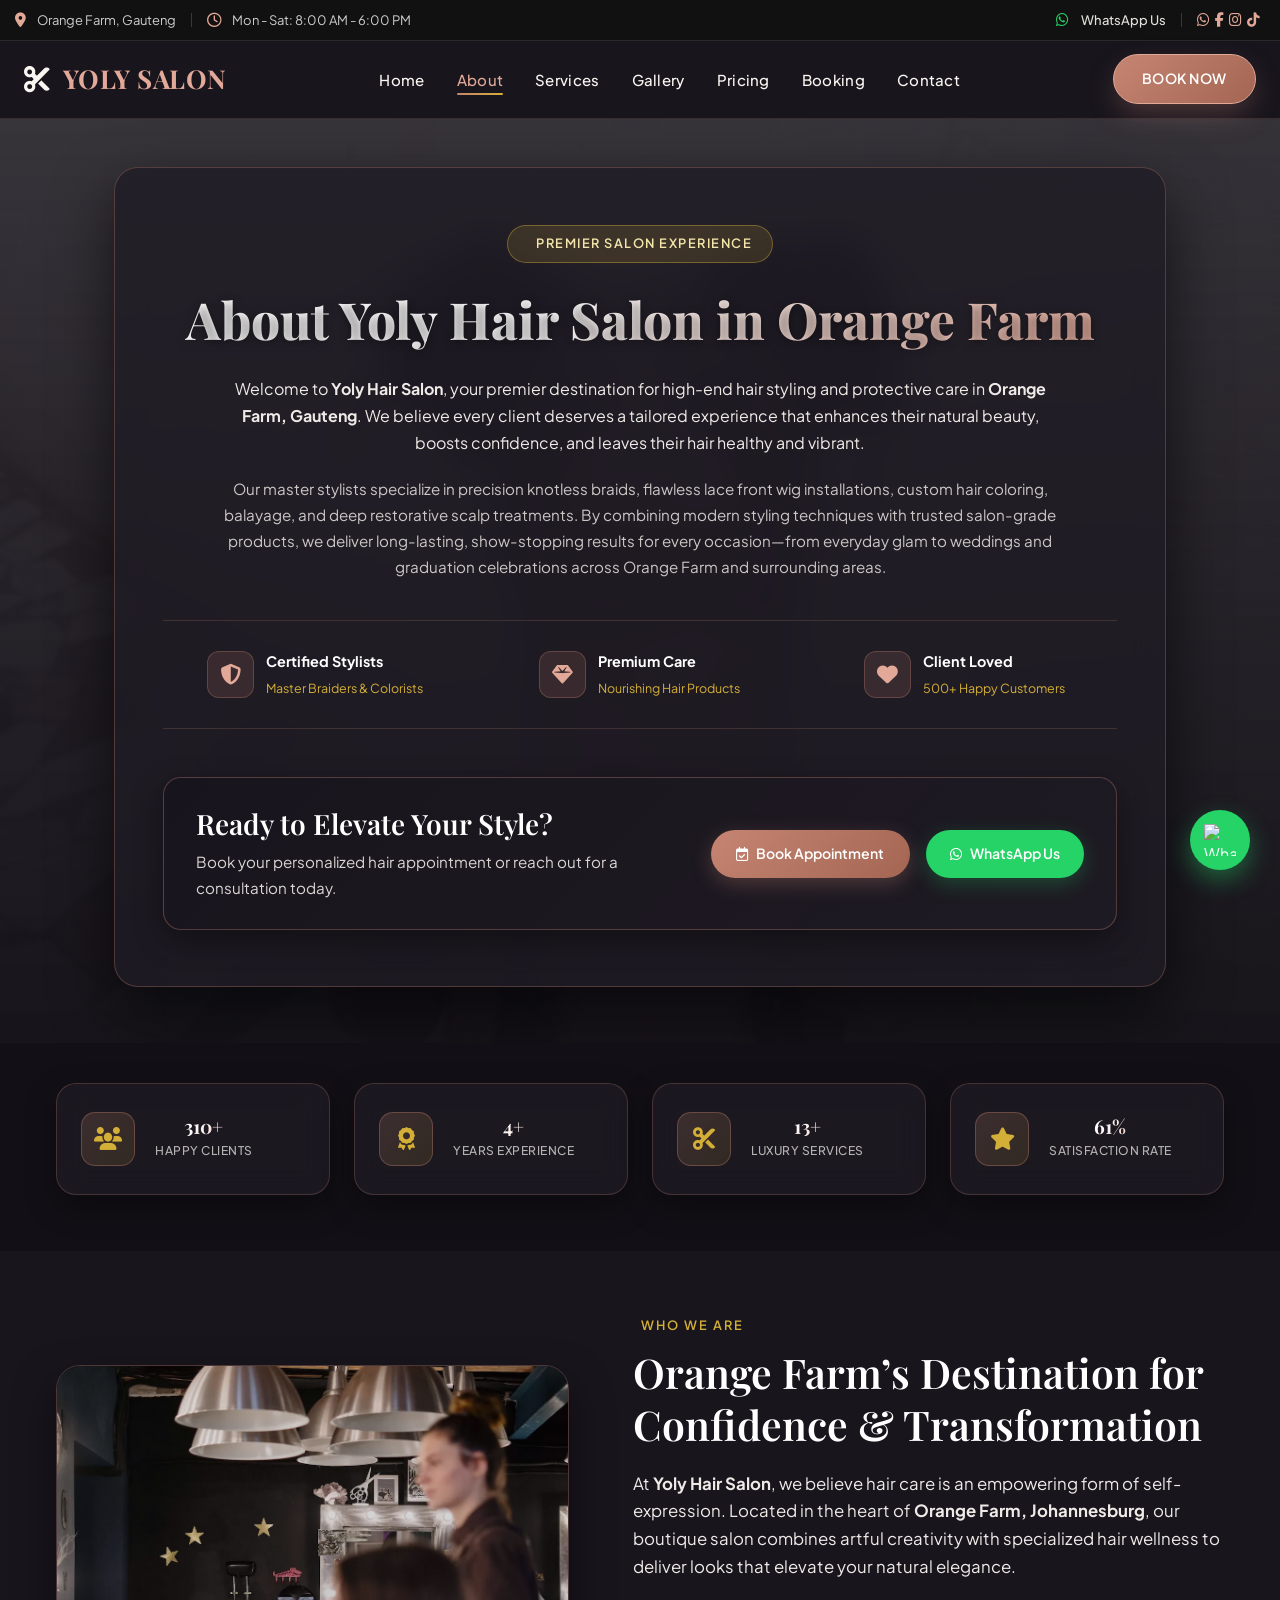
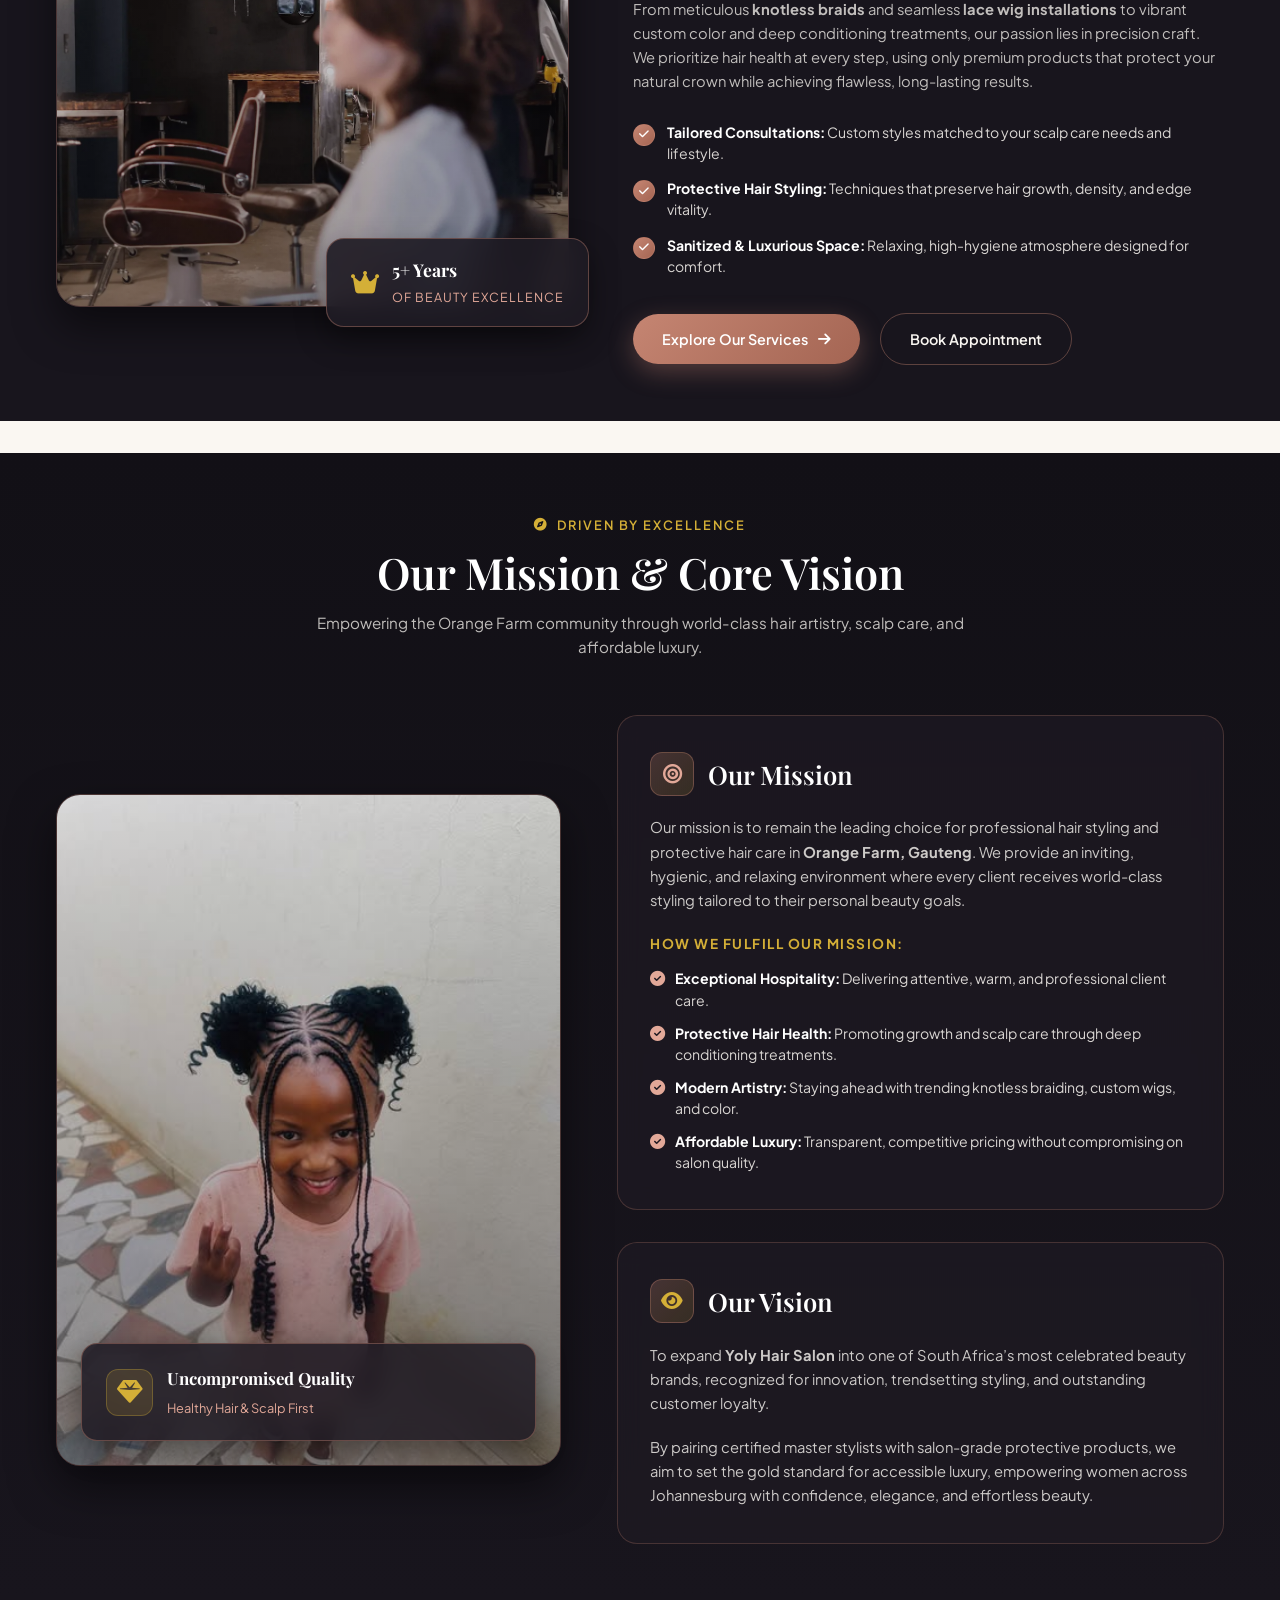
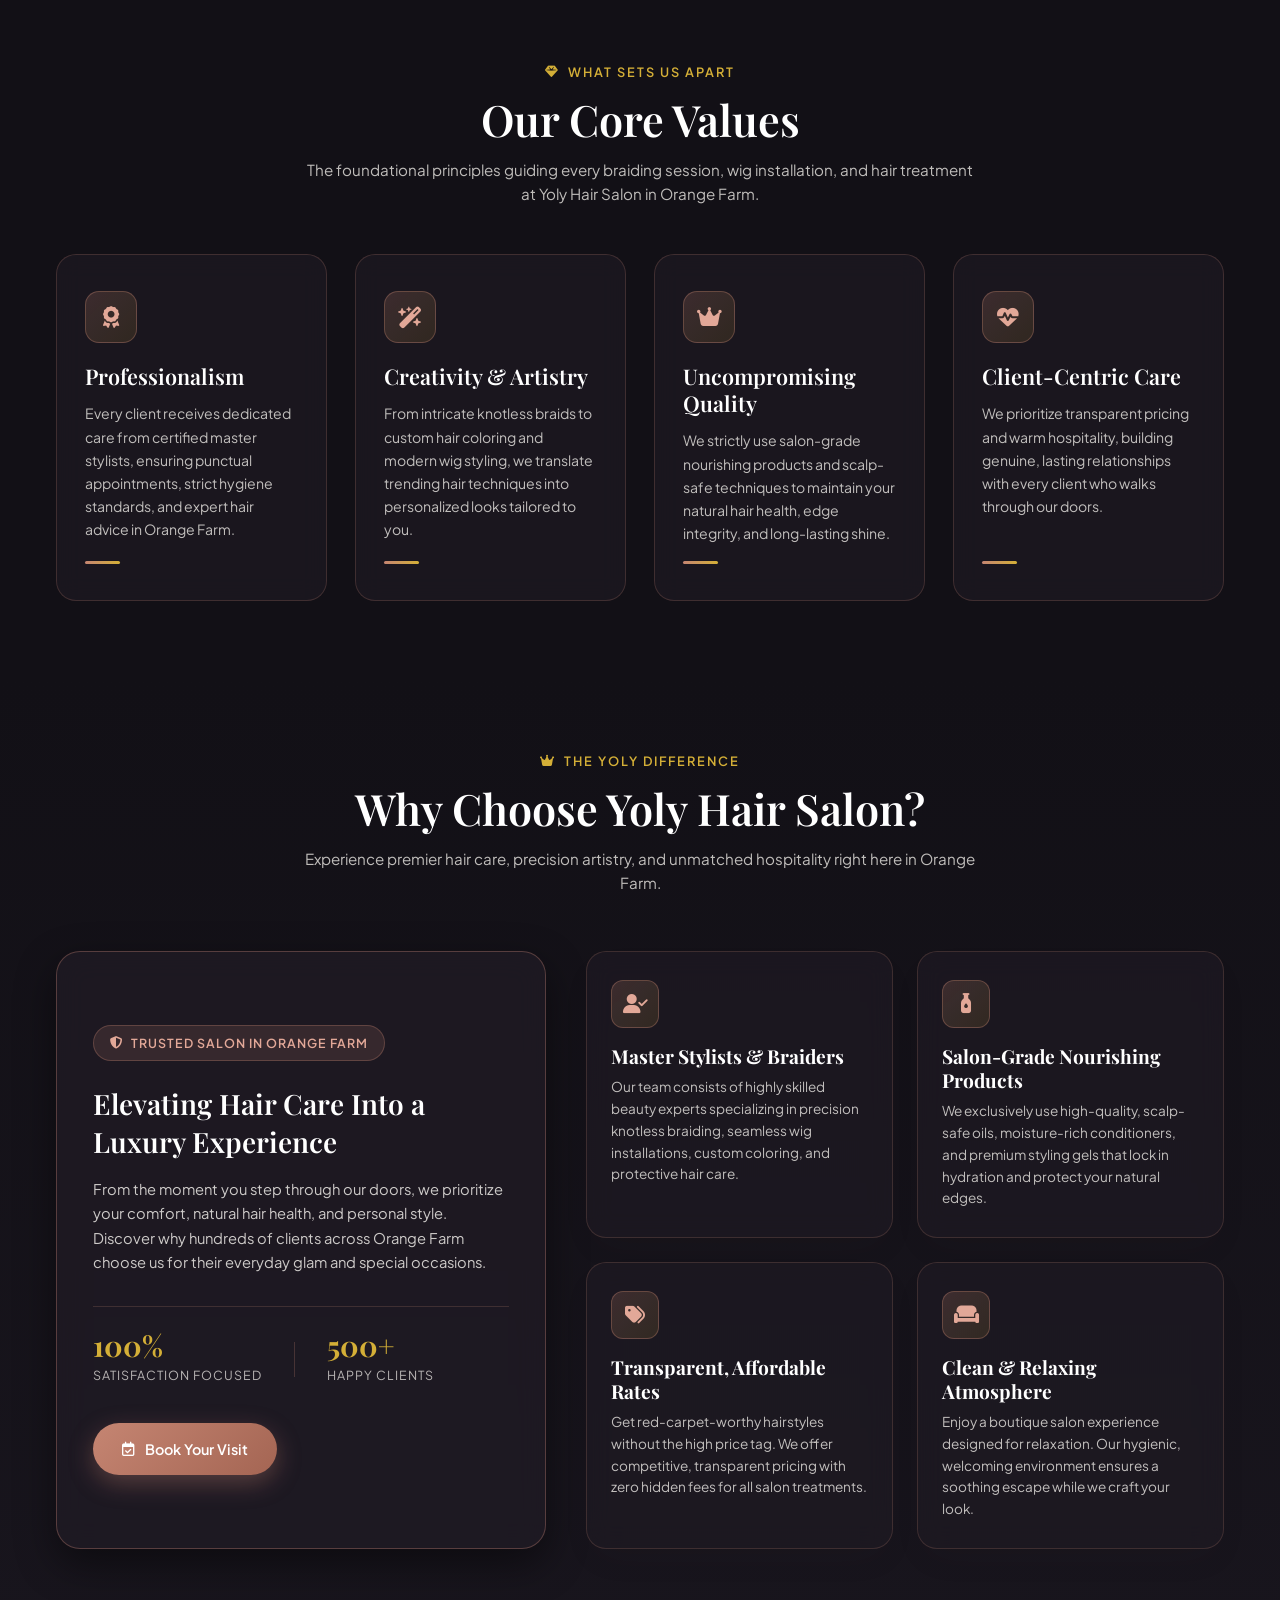
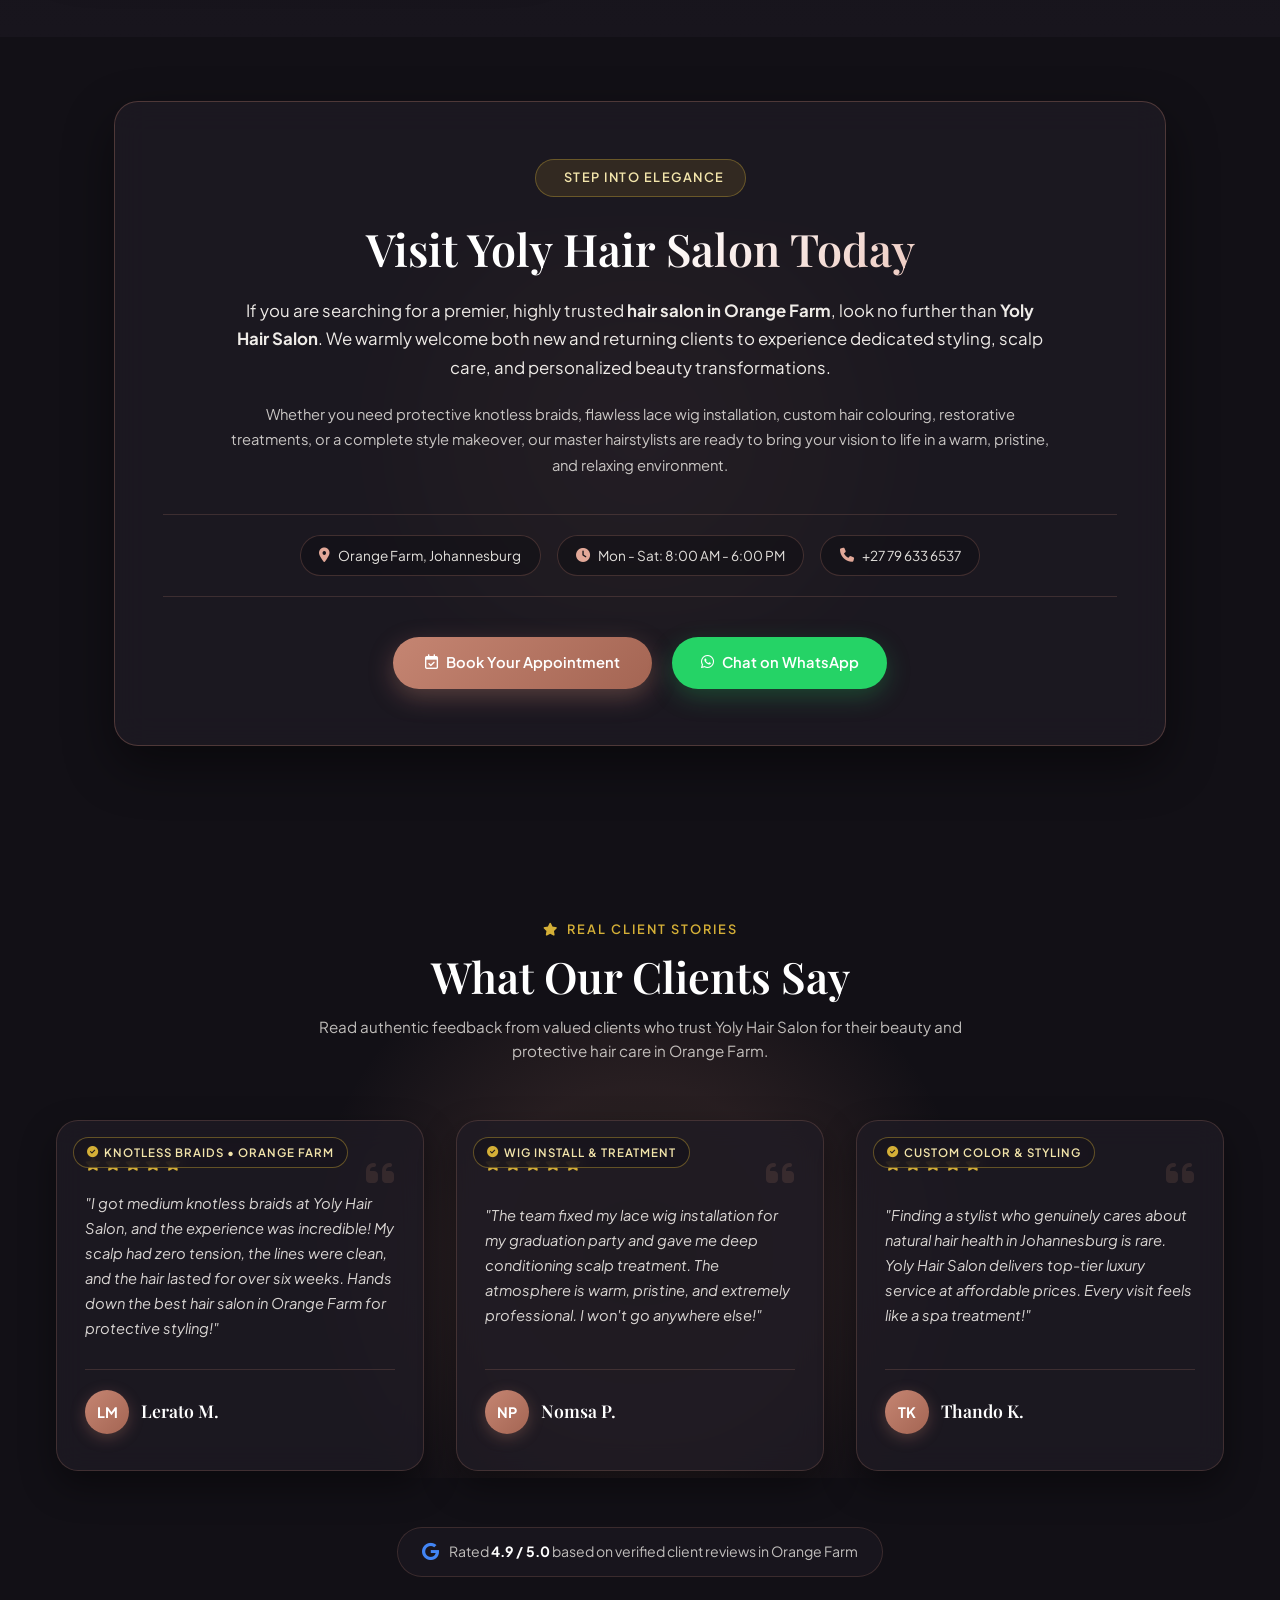
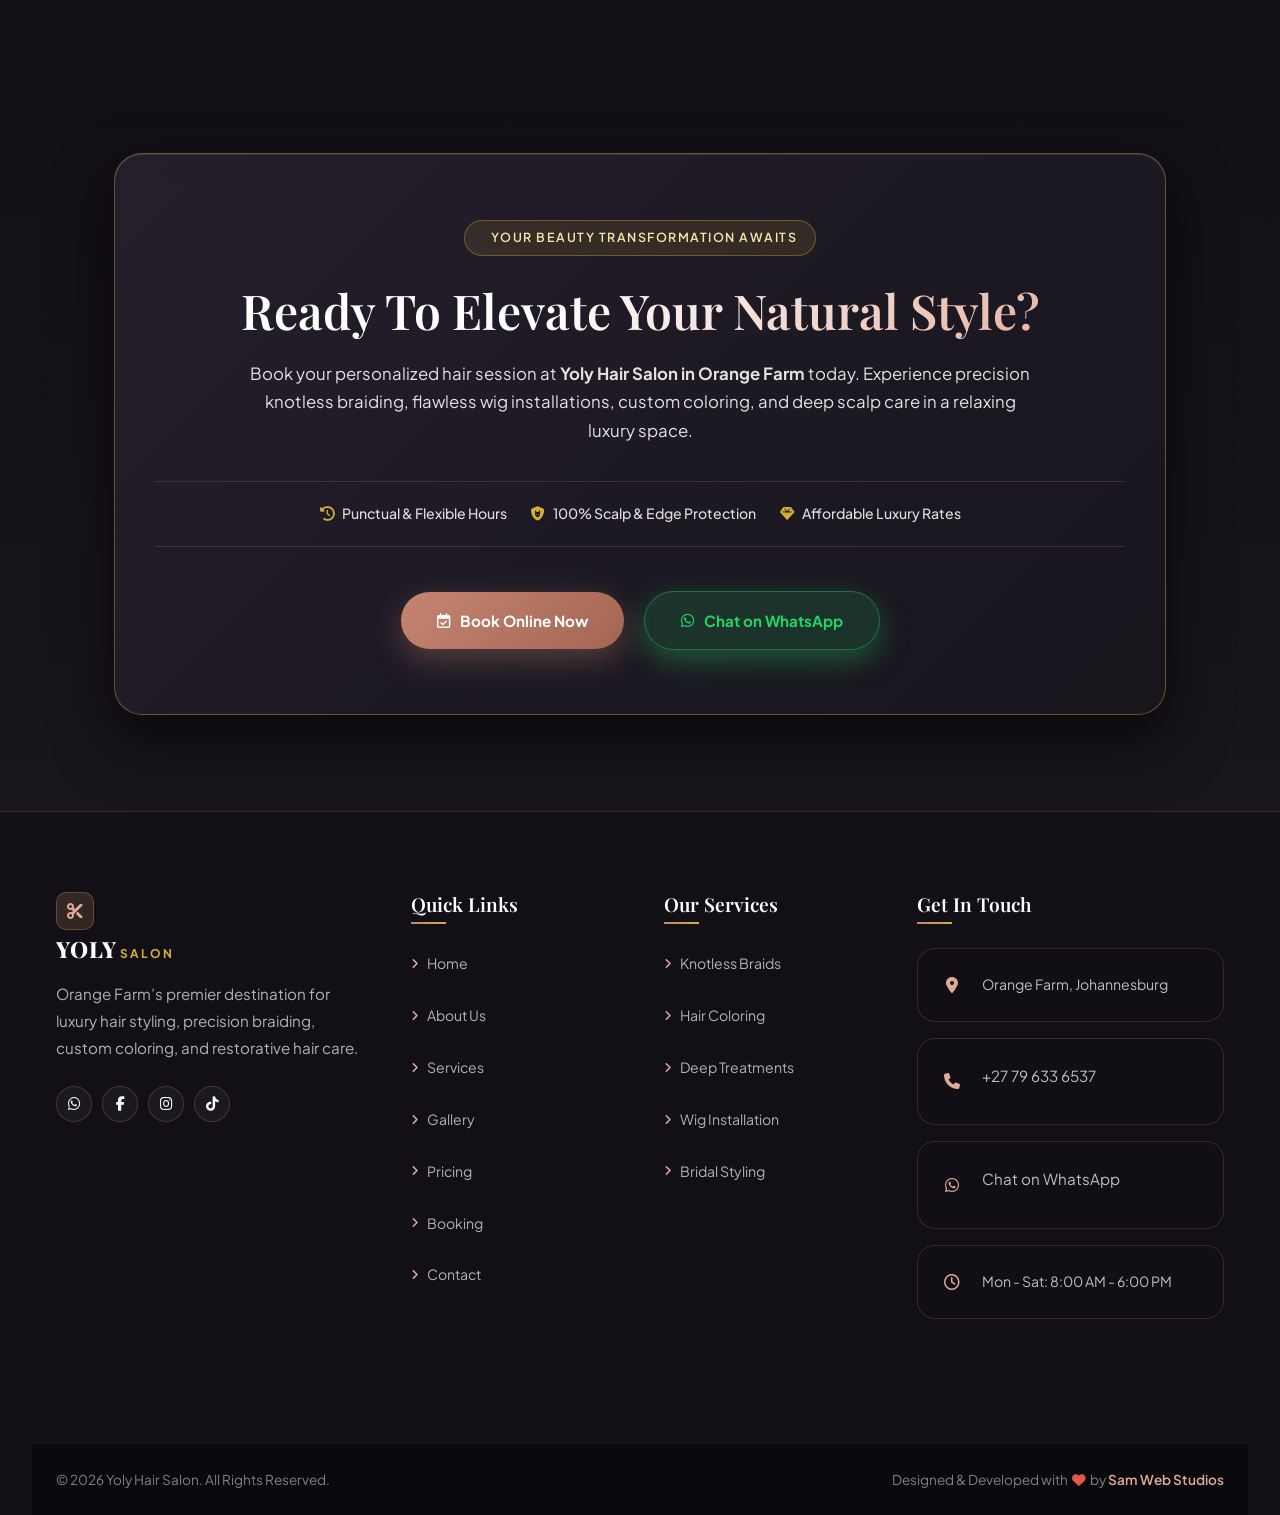
==== commit 9a876a32: "mobile response for navbar" ====
--- a/about.html
+++ b/about.html
@@ -18,47 +18,49 @@
 
 <body>
 
-
 <!-- LUXURY TOP UTILITY BAR -->
 <div class="top-bar">
-    <div class="container top-bar-container">
-
-        <!-- Left: Location & Working Hours -->
-        <div class="top-bar-left">
-            <div class="top-bar-item">
-                <i class="fa-solid fa-location-dot"></i>
-                <span>Orange Farm, Gauteng</span>
-            </div>
-            <div class="top-bar-divider"></div>
-            <div class="top-bar-item">
-                <i class="fa-regular fa-clock"></i>
-                <span>Mon - Sat: 8:00 AM - 6:00 PM</span>
-            </div>
-        </div>
-
-        <!-- Right: Direct Phone, WhatsApp & Social Links -->
-        <div class="top-bar-right">
-            <a href="tel:+27796336537" class="top-bar-link">
-                <i class="fa-solid fa-phone"></i>
-                <span>+27 79 633 6537</span>
-            </a>
-            <a href="https://wa.me/27796336537" target="_blank" class="top-bar-link whatsapp-link">
-                <i class="fa-brands fa-whatsapp"></i>
-                <span>WhatsApp Us</span>
-            </a>
-            
-            <div class="top-bar-divider"></div>
-
-            <div class="top-bar-socials">
-                <a href="https://wa.me/27796336537" target="_blank" aria-label="WhatsApp"><i class="fa-brands fa-whatsapp"></i></a>
-                <a href="#" aria-label="Facebook"><i class="fa-brands fa-facebook-f"></i></a>
-                <a href="#" aria-label="Instagram"><i class="fa-brands fa-instagram"></i></a>
-                <a href="#" aria-label="TikTok"><i class="fa-brands fa-tiktok"></i></a>
-            </div>
-        </div>
-
-    </div>
+  <div class="container top-bar-container">
+    <!-- Left: Location & Working Hours -->
+    <div class="top-bar-left">
+      <div class="top-bar-item">
+        <i class="fa-solid fa-location-dot"></i>
+        <span>Orange Farm, Gauteng</span>
+      </div>
+      <div class="top-bar-divider"></div>
+      <div class="top-bar-item">
+        <i class="fa-regular fa-clock"></i>
+        <span>Mon - Sat: 8:00 AM - 6:00 PM</span>
+      </div>
+    </div>
+
+    <!-- Right: WhatsApp Link & Social Links -->
+    <div class="top-bar-right">
+      <a href="https://wa.me/27796336537" target="_blank" class="top-bar-link whatsapp-link">
+        <i class="fa-brands fa-whatsapp"></i>
+        <span>WhatsApp Us</span>
+      </a>
+
+      <div class="top-bar-divider"></div>
+
+      <div class="top-bar-socials">
+        <a href="https://wa.me/27796336537" target="_blank" aria-label="WhatsApp">
+          <i class="fa-brands fa-whatsapp"></i>
+        </a>
+        <a href="#" aria-label="Facebook">
+          <i class="fa-brands fa-facebook-f"></i>
+        </a>
+        <a href="#" aria-label="Instagram">
+          <i class="fa-brands fa-instagram"></i>
+        </a>
+        <a href="#" aria-label="TikTok">
+          <i class="fa-brands fa-tiktok"></i>
+        </a>
+      </div>
+    </div>
+  </div>
 </div>
+
     <header id="header">
        <nav class="navbar">
 
--- a/style.css
+++ b/style.css
@@ -100,7 +100,8 @@
 }
 
 header {
-    position: relative;
+    position: sticky;
+    top: 0;
     z-index: 1000;
     width: 100%;
     background: #18151D;
@@ -235,14 +236,247 @@
   transform: translateY(-2px);
   box-shadow: 0 15px 35px rgba(197, 133, 114, 0.45);
 }
-
+.nav-actions {
+  display: flex;
+  align-items: center;
+}
 .hamburger {
-  display: none;
-  cursor: pointer;
+display: none;
   background: none;
   border: none;
-  color: var(--text-light-cream);
-  font-size: 24px;
+  font-size: 22px;
+  color: #111;
+  cursor: pointer;
+  padding: 5px;
+}
+
+/* Tablet and Mobile Responsive Navbar */
+@media (max-width: 992px) {
+    .navbar {
+        padding: 0.85rem 1.2rem;
+        gap: 1rem;
+        position: relative;
+    }
+
+    /* Hide the Book Now button on mobile to prevent crowding */
+    .nav-actions .nav-btn {
+        display: none;
+    }
+
+    .hamburger {
+        display: block;
+        color: var(--text-light-cream);
+        font-size: 26px;
+        z-index: 1002;
+        background: none;
+        border: none;
+        cursor: pointer;
+    }
+
+    .nav-menu {
+        position: absolute;
+        top: 100%;
+        left: 0;
+        width: 100%;
+        background: #18151D;
+        flex-direction: column;
+        align-items: stretch;
+        gap: 0;
+        padding: 1rem 1.5rem 1.5rem;
+        border-bottom: 1px solid rgba(197, 133, 114, 0.2);
+        box-shadow: 0 10px 25px rgba(0, 0, 0, 0.3);
+
+        /* Hidden by default */
+        display: none;
+    }
+
+    .nav-menu.active {
+        display: flex;
+    }
+
+    .nav-menu li {
+        width: 100%;
+    }
+
+    .nav-menu a {
+        display: block;
+        padding: 14px 0;
+        font-size: 15px;
+    }
+
+    .nav-actions {
+        margin-left: auto;
+        gap: 10px;
+        display: flex;
+        align-items: center;
+    }
+}
+
+/* Small Mobile Screens */
+@media (max-width: 480px) {
+    .navbar {
+        padding: 0.75rem 1rem;
+        gap: 0.5rem;
+    }
+
+    .logo {
+        font-size: 20px;
+        gap: 8px;
+        letter-spacing: 0;
+    }
+
+    .logo-icon {
+        width: 34px;
+        height: 34px;
+        font-size: 15px;
+        flex-shrink: 0;
+    }
+
+    .hamburger {
+        font-size: 24px;
+        padding: 4px;
+    }
+
+    .nav-menu {
+        padding: 0.75rem 1rem 1rem;
+    }
+}
+/* ==========================================
+   LUXURY TOP UTILITY BAR
+   ========================================== */
+
+/* Compact Top Utility Bar */
+
+
+.top-bar {
+  background-color: #111;
+  color: #fff;
+  font-size: 13px;
+  padding: 8px 0;
+  border-bottom: 1px solid rgba(255, 255, 255, 0.1);
+}
+
+.top-bar .container {
+    max-width: 1280px;
+    margin: 0 auto;
+}
+
+.top-bar-container {
+  display: flex;
+  justify-content: space-between;
+  align-items: center;
+  max-width: 1200px;
+  margin: 0 auto;
+  padding: 0 15px;
+}
+
+/* Left & Right Groups */
+.top-bar-left,
+.top-bar-right {
+  display: flex;
+  align-items: center;
+  gap: 15px;
+}
+
+.top-bar-item {
+ display: flex;
+  align-items: center;
+  gap: 6px;
+  color: #ccc;
+  text-decoration: none;
+  white-space: nowrap;
+}
+
+.top-bar i,
+.top-bar-item i,
+.top-bar-link i {
+    color: #E2A898 !important; /* Rose Gold Accent */
+    font-size: 0.9rem !important;
+    display: inline-block;
+    margin-right: 5px;
+}
+
+/* Vertical Divider Lines */
+.top-bar-divider {
+  width: 1px;
+  height: 14px;
+  background: rgba(197, 133, 114, 0.3);
+}
+
+/* Clickable Phone & WhatsApp Links */
+.top-bar-link {
+  color: rgba(250, 247, 242, 0.9);
+  text-decoration: none;
+  display: flex;
+  align-items: center;
+  gap: 7px;
+  font-weight: 500;
+  transition: color 0.3s ease;
+}
+
+
+
+.top-bar-link:hover {
+  color: var(--champagne, #d4af37);
+}
+
+.top-bar-link:hover i {
+  transform: scale(1.15);
+}
+
+.top-bar-link.whatsapp-link i {
+  color: #25d366 !important;
+}
+
+/* Social Media Icons */
+.top-bar-socials {
+  display: flex;
+  align-items: center;
+
+}
+
+.top-bar-socials a {
+  
+  text-decoration: none;
+
+  transition: all 0.3s ease;
+  color: #ccc;
+  font-size: 14px;
+}
+
+.top-bar-socials a:hover {
+  color: var(--champagne, #d4af37);
+  transform: translateY(-2px);
+}
+
+
+/* ==========================================
+   MOBILE TOP BAR RESPONSIVENESS
+   ========================================== */
+
+@media (max-width: 992px) {
+  .top-bar-left {
+    display: none !important;
+  }
+  .top-bar-container {
+    justify-content: center !important;
+  }
+  .top-bar-right {
+    display: flex;
+    justify-content: center;
+    width: 100%;
+  }
+  .top-bar-right .whatsapp-link {
+    color: #25d366;
+    font-weight: 600;
+  }
+}
+
+@media (max-width: 650px) {
+  .top-bar {
+    padding: 0.4rem 1rem;
+    background-color: #111;
+  }
 }
 
 .hero {
@@ -2102,131 +2336,7 @@
     text-align: center;
   }
 }
-/* ==========================================
-   LUXURY TOP UTILITY BAR
-   ========================================== */
-
-/* Compact Top Utility Bar */
-
-
-.top-bar {
-    position: relative;
-    z-index: 1002;
-    background: #121016;
-    border-bottom: 1px solid rgba(197, 133, 114, 0.25);
-    font-size: 0.82rem;
-    color: #FAF7F2;
-    padding: 0.5rem 1.5rem;
-    width: 100%;
-}
-
-.top-bar .container {
-    max-width: 1280px;
-    margin: 0 auto;
-}
-
-.top-bar-container {
-  display: flex;
-  align-items: center;
-  justify-content: space-between;
-  gap: 1rem;
-}
-
-/* Left & Right Groups */
-.top-bar-left,
-.top-bar-right {
-  display: flex;
-  align-items: center;
-  gap: 1.25rem;
-}
-
-.top-bar-item {
-  display: flex;
-  align-items: center;
-  gap: 7px;
-}
-
-.top-bar i,
-.top-bar-item i,
-.top-bar-link i {
-    color: #E2A898 !important; /* Rose Gold Accent */
-    font-size: 0.9rem !important;
-    display: inline-block;
-    margin-right: 5px;
-}
-
-/* Vertical Divider Lines */
-.top-bar-divider {
-  width: 1px;
-  height: 14px;
-  background: rgba(197, 133, 114, 0.3);
-}
-
-/* Clickable Phone & WhatsApp Links */
-.top-bar-link {
-  color: rgba(250, 247, 242, 0.9);
-  text-decoration: none;
-  display: flex;
-  align-items: center;
-  gap: 7px;
-  font-weight: 500;
-  transition: color 0.3s ease;
-}
-
-
-
-.top-bar-link:hover {
-  color: var(--champagne, #d4af37);
-}
-
-.top-bar-link:hover i {
-  transform: scale(1.15);
-}
-
-.top-bar-link.whatsapp-link i {
-  color: #25d366 !important;
-}
-
-/* Social Media Icons */
-.top-bar-socials {
-  display: flex;
-  align-items: center;
-  gap: 10px;
-}
-
-.top-bar-socials a {
-  color: rgba(250, 247, 242, 0.7);
-  text-decoration: none;
-  font-size: 0.85rem;
-  transition: all 0.3s ease;
-}
-
-.top-bar-socials a:hover {
-  color: var(--champagne, #d4af37);
-  transform: translateY(-2px);
-}
-
-/* Mobile & Tablet Responsiveness */
-@media (max-width: 992px) {
-  .top-bar-left .top-bar-item:nth-child(3) {
-    display: none; /* Hides working hours on smaller screens to keep topbar clean */
-  }
-  .top-bar-divider {
-    display: none;
-  }
-}
-
-@media (max-width: 650px) {
-  .top-bar {
-    padding: 0.4rem 1rem;
-  }
-  .top-bar-left {
-    display: none; /* Hides left items on small phones, prioritizing phone/WhatsApp links */
-  }
-  .top-bar-container {
-    justify-content: center;
-  }
-}
+
 /* ==========================================
    ABOUT HERO SECTION - WITH BACKGROUND PICTURE
    ========================================== */
